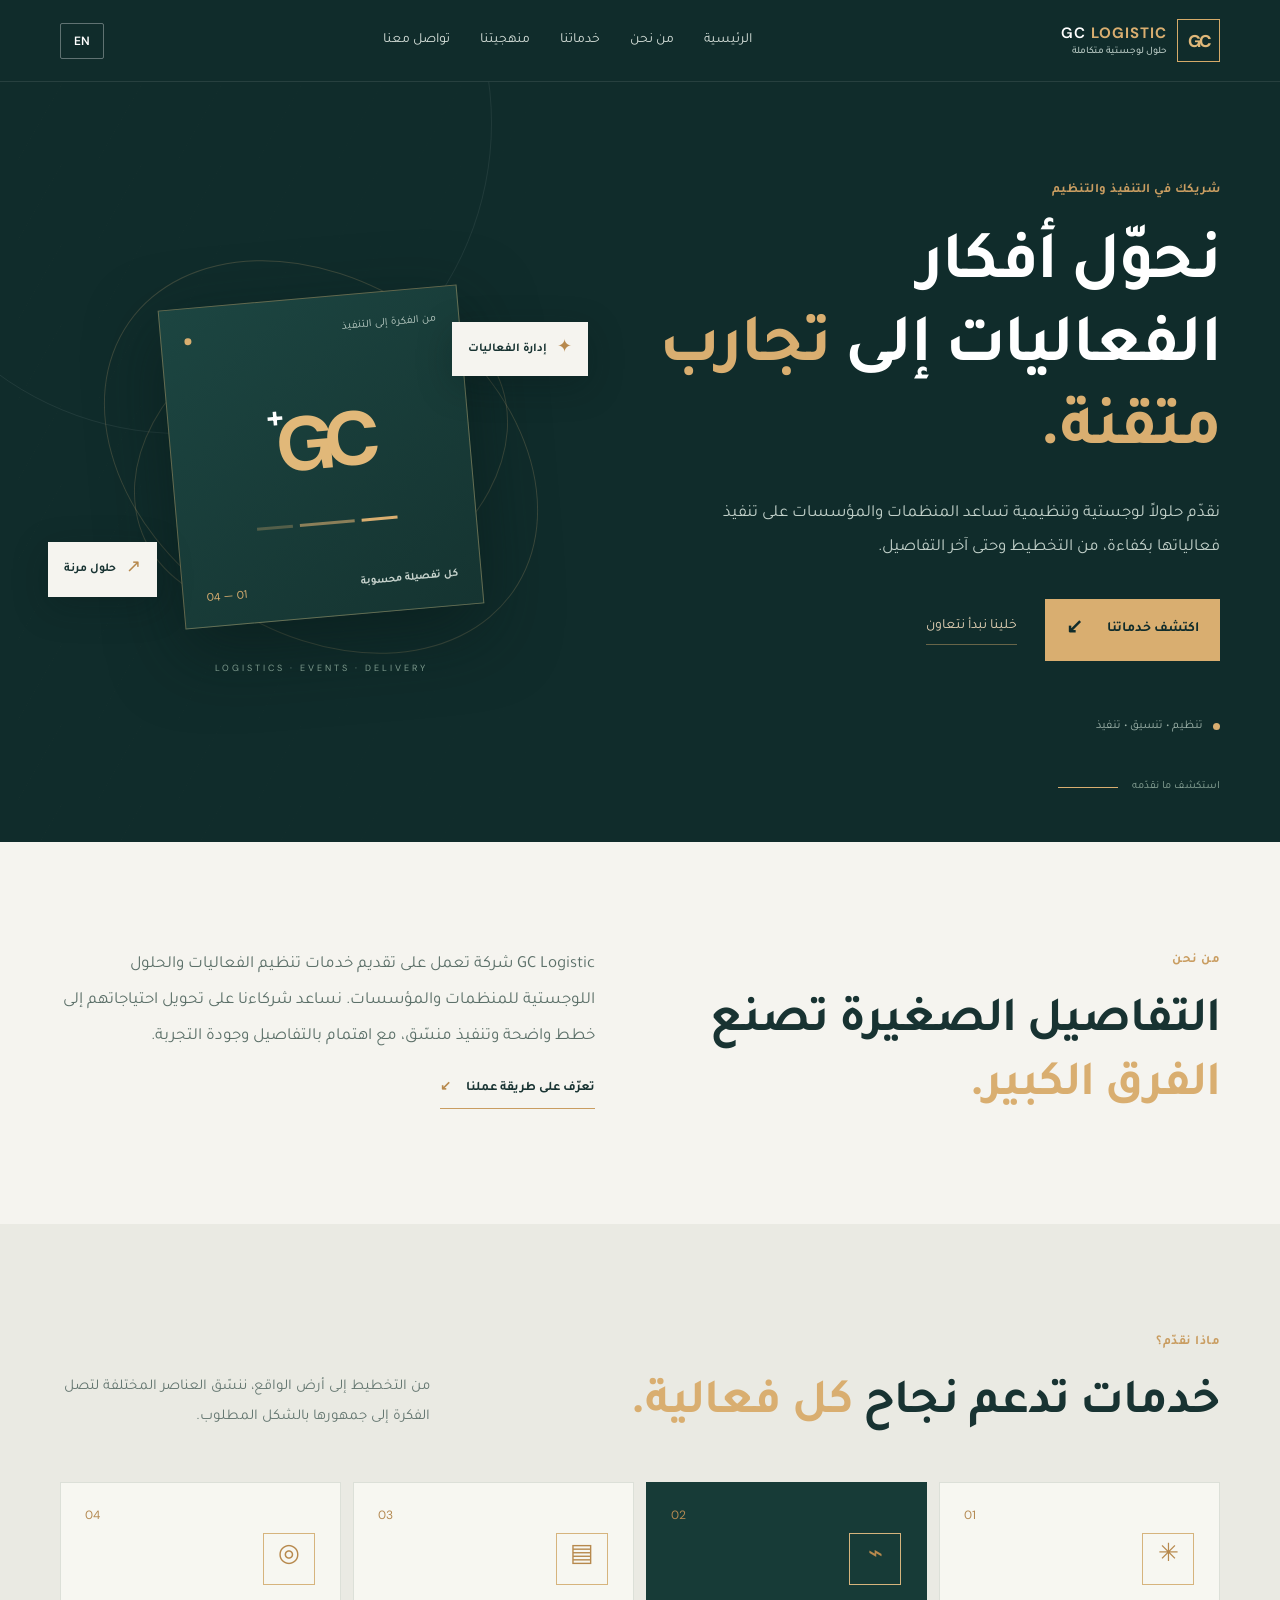
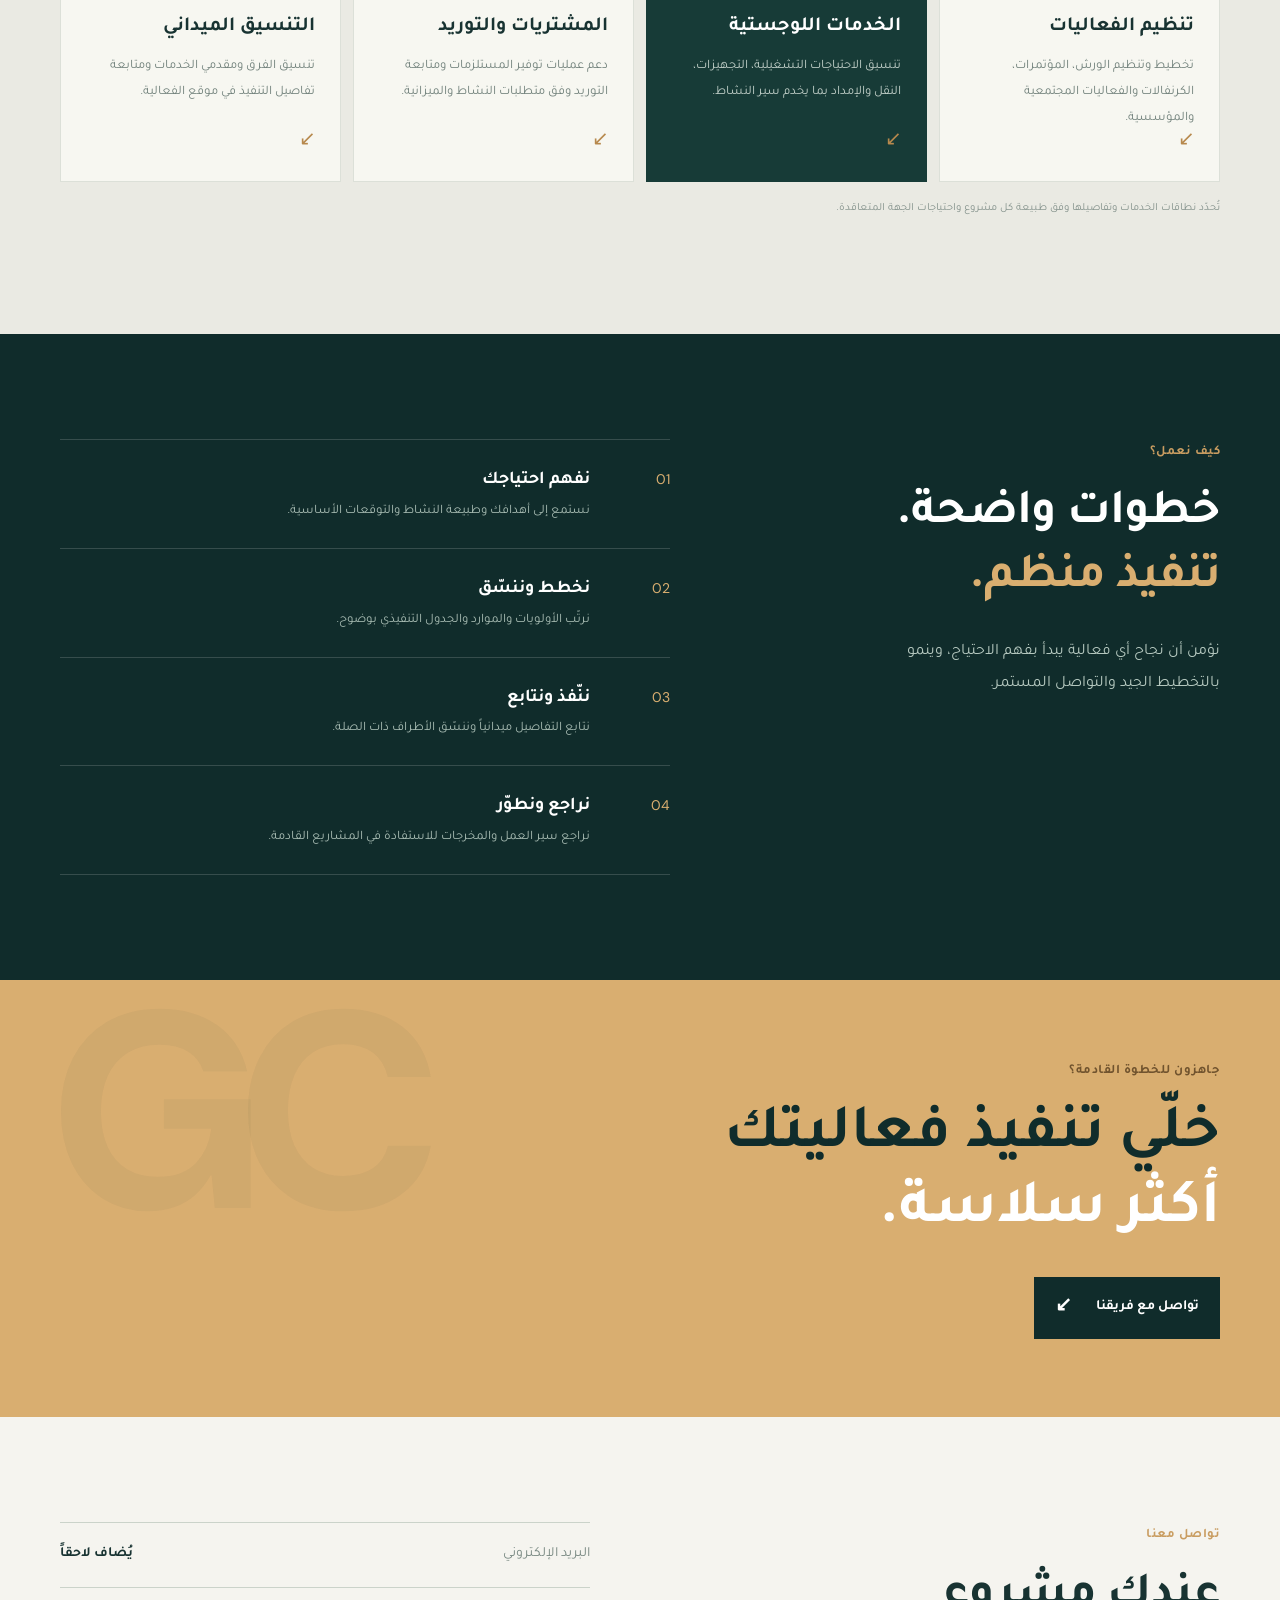
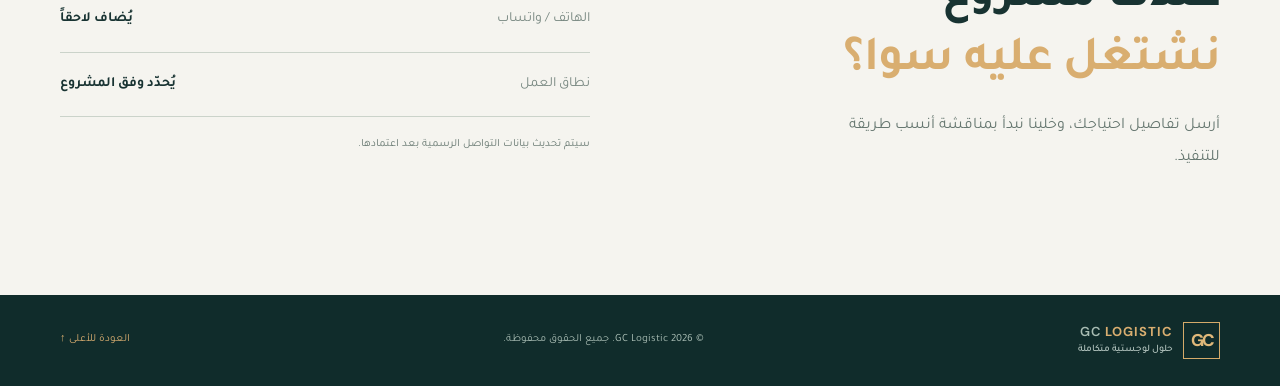
==== index.html @ a4579b2b "Add files via upload" ====
<!doctype html>
<html lang="ar" dir="rtl">
<head>
  <meta charset="utf-8">
  <meta name="viewport" content="width=device-width, initial-scale=1">
  <meta name="theme-color" content="#102c2b">
  <meta name="description" content="GC Logistic — حلول لوجستية وتنظيم فعاليات باحترافية.">
  <title>GC Logistic | حلول لوجستية تصنع الفرق</title>
  <link rel="preconnect" href="https://fonts.googleapis.com">
  <link rel="preconnect" href="https://fonts.gstatic.com" crossorigin>
  <link href="https://fonts.googleapis.com/css2?family=DM+Sans:wght@400;500;600;700;800&family=Tajawal:wght@400;500;600;700;800&display=swap" rel="stylesheet">
  <link rel="stylesheet" href="styles.css">
</head>
<body>
  <header class="site-header">
    <div class="container nav-wrap">
      <a class="brand" href="#home" aria-label="GC Logistic home">
        <span class="brand-mark">GC</span>
        <span class="brand-name">GC <b>LOGISTIC</b><small data-i18n="brandTag">حلول لوجستية متكاملة</small></span>
      </a>
      <button class="menu-toggle" id="menuToggle" aria-label="Open navigation" aria-expanded="false">☰</button>
      <nav class="main-nav" id="mainNav">
        <a href="#home" data-i18n="navHome">الرئيسية</a>
        <a href="#about" data-i18n="navAbout">من نحن</a>
        <a href="#services" data-i18n="navServices">خدماتنا</a>
        <a href="#approach" data-i18n="navApproach">منهجيتنا</a>
        <a href="#contact" data-i18n="navContact">تواصل معنا</a>
      </nav>
      <button class="lang-switch" id="langSwitch" type="button">EN</button>
    </div>
  </header>

  <main>
    <section class="hero" id="home">
      <div class="hero-pattern"></div>
      <div class="container hero-grid">
        <div class="hero-copy">
          <span class="eyebrow" data-i18n="heroEyebrow">شريكك في التنفيذ والتنظيم</span>
          <h1 data-i18n="heroTitle">نحوّل أفكار الفعاليات إلى <em>تجارب متقنة.</em></h1>
          <p data-i18n="heroText">نقدّم حلولاً لوجستية وتنظيمية تساعد المنظمات والمؤسسات على تنفيذ فعالياتها بكفاءة، من التخطيط وحتى آخر التفاصيل.</p>
          <div class="hero-actions">
            <a class="btn btn-primary" href="#services" data-i18n="heroCta">اكتشف خدماتنا <span>↙</span></a>
            <a class="text-link" href="#contact" data-i18n="heroSecondary">خلينا نبدأ نتعاون</a>
          </div>
          <div class="hero-note"><span class="note-dot"></span><span data-i18n="heroNote">تنظيم • تنسيق • تنفيذ</span></div>
        </div>
        <div class="hero-visual" aria-label="Abstract event logistics illustration">
          <div class="visual-orbit orbit-one"></div><div class="visual-orbit orbit-two"></div>
          <div class="visual-card card-main">
            <div class="card-top"><span class="tiny-label" data-i18n="visualLabel">من الفكرة إلى التنفيذ</span><span class="status-dot"></span></div>
            <div class="visual-symbol">GC<span>+</span></div>
            <div class="visual-lines"><i></i><i></i><i></i></div>
            <div class="visual-footer"><b data-i18n="visualFooter">كل تفصيلة محسوبة</b><span>01 — 04</span></div>
          </div>
          <div class="floating-chip chip-a"><span>✦</span><b data-i18n="chipA">إدارة الفعاليات</b></div>
          <div class="floating-chip chip-b"><span>↗</span><b data-i18n="chipB">حلول مرنة</b></div>
          <div class="visual-caption">LOGISTICS · EVENTS · DELIVERY</div>
        </div>
      </div>
      <div class="hero-bottom container"><span data-i18n="scrollText">استكشف ما نقدّمه</span><span class="scroll-line"></span></div>
    </section>

    <section class="intro section-pad" id="about">
      <div class="container intro-grid">
        <div><span class="section-kicker" data-i18n="aboutKicker">من نحن</span><h2 data-i18n="aboutTitle">التفاصيل الصغيرة تصنع <em>الفرق الكبير.</em></h2></div>
        <div class="intro-copy"><p data-i18n="aboutText">GC Logistic شركة تعمل على تقديم خدمات تنظيم الفعاليات والحلول اللوجستية للمنظمات والمؤسسات. نساعد شركاءنا على تحويل احتياجاتهم إلى خطط واضحة وتنفيذ منسّق، مع اهتمام بالتفاصيل وجودة التجربة.</p><a class="under-link" href="#contact" data-i18n="aboutLink">تعرّف على طريقة عملنا <span>↙</span></a></div>
      </div>
    </section>

    <section class="services section-pad" id="services">
      <div class="container">
        <div class="section-heading"><div><span class="section-kicker" data-i18n="servicesKicker">ماذا نقدّم؟</span><h2 data-i18n="servicesTitle">خدمات تدعم نجاح <em>كل فعالية.</em></h2></div><p data-i18n="servicesIntro">من التخطيط إلى أرض الواقع، ننسّق العناصر المختلفة لتصل الفكرة إلى جمهورها بالشكل المطلوب.</p></div>
        <div class="service-grid">
          <article class="service-card"><span class="service-number">01</span><div class="service-icon">✳</div><h3 data-i18n="service1Title">تنظيم الفعاليات</h3><p data-i18n="service1Text">تخطيط وتنظيم الورش، المؤتمرات، الكرنفالات والفعاليات المجتمعية والمؤسسية.</p><span class="service-arrow">↙</span></article>
          <article class="service-card featured"><span class="service-number">02</span><div class="service-icon">⌁</div><h3 data-i18n="service2Title">الخدمات اللوجستية</h3><p data-i18n="service2Text">تنسيق الاحتياجات التشغيلية، التجهيزات، النقل والإمداد بما يخدم سير النشاط.</p><span class="service-arrow">↙</span></article>
          <article class="service-card"><span class="service-number">03</span><div class="service-icon">▤</div><h3 data-i18n="service3Title">المشتريات والتوريد</h3><p data-i18n="service3Text">دعم عمليات توفير المستلزمات ومتابعة التوريد وفق متطلبات النشاط والميزانية.</p><span class="service-arrow">↙</span></article>
          <article class="service-card"><span class="service-number">04</span><div class="service-icon">◎</div><h3 data-i18n="service4Title">التنسيق الميداني</h3><p data-i18n="service4Text">تنسيق الفرق ومقدمي الخدمات ومتابعة تفاصيل التنفيذ في موقع الفعالية.</p><span class="service-arrow">↙</span></article>
        </div>
        <p class="service-disclaimer" data-i18n="serviceDisclaimer">تُحدّد نطاقات الخدمات وتفاصيلها وفق طبيعة كل مشروع واحتياجات الجهة المتعاقدة.</p>
      </div>
    </section>

    <section class="approach section-pad" id="approach">
      <div class="container approach-grid">
        <div class="approach-heading"><span class="section-kicker" data-i18n="approachKicker">كيف نعمل؟</span><h2 data-i18n="approachTitle">خطوات واضحة.<br><em>تنفيذ منظم.</em></h2><p data-i18n="approachText">نؤمن أن نجاح أي فعالية يبدأ بفهم الاحتياج، وينمو بالتخطيط الجيد والتواصل المستمر.</p></div>
        <div class="steps">
          <div class="step"><span>01</span><div><h3 data-i18n="step1Title">نفهم احتياجك</h3><p data-i18n="step1Text">نستمع إلى أهدافك وطبيعة النشاط والتوقعات الأساسية.</p></div></div>
          <div class="step"><span>02</span><div><h3 data-i18n="step2Title">نخطط وننسّق</h3><p data-i18n="step2Text">نرتّب الأولويات والموارد والجدول التنفيذي بوضوح.</p></div></div>
          <div class="step"><span>03</span><div><h3 data-i18n="step3Title">ننّفذ ونتابع</h3><p data-i18n="step3Text">نتابع التفاصيل ميدانياً وننسّق الأطراف ذات الصلة.</p></div></div>
          <div class="step"><span>04</span><div><h3 data-i18n="step4Title">نراجع ونطوّر</h3><p data-i18n="step4Text">نراجع سير العمل والمخرجات للاستفادة في المشاريع القادمة.</p></div></div>
        </div>
      </div>
    </section>

    <section class="closing">
      <div class="container closing-inner"><span class="section-kicker" data-i18n="closingKicker">جاهزون للخطوة القادمة؟</span><h2 data-i18n="closingTitle">خلّي تنفيذ فعاليتك<br><em>أكثر سلاسة.</em></h2><a href="#contact" class="btn btn-light" data-i18n="closingCta">تواصل مع فريقنا <span>↙</span></a></div>
    </section>

    <section class="contact section-pad" id="contact">
      <div class="container contact-grid">
        <div><span class="section-kicker" data-i18n="contactKicker">تواصل معنا</span><h2 data-i18n="contactTitle">عندك مشروع<br><em>نشتغل عليه سوا؟</em></h2><p data-i18n="contactText">أرسل تفاصيل احتياجك، وخلينا نبدأ بمناقشة أنسب طريقة للتنفيذ.</p></div>
        <div class="contact-panel"><div class="contact-row"><span data-i18n="contactEmailLabel">البريد الإلكتروني</span><b data-i18n="contactEmailValue">يُضاف لاحقاً</b></div><div class="contact-row"><span data-i18n="contactPhoneLabel">الهاتف / واتساب</span><b data-i18n="contactPhoneValue">يُضاف لاحقاً</b></div><div class="contact-row"><span data-i18n="contactLocationLabel">نطاق العمل</span><b data-i18n="contactLocationValue">يُحدّد وفق المشروع</b></div><p class="contact-hint" data-i18n="contactHint">سيتم تحديث بيانات التواصل الرسمية بعد اعتمادها.</p></div>
      </div>
    </section>
  </main>

  <footer class="site-footer"><div class="container footer-inner"><a class="brand footer-brand" href="#home"><span class="brand-mark">GC</span><span class="brand-name">GC <b>LOGISTIC</b><small data-i18n="brandTag">حلول لوجستية متكاملة</small></span></a><span data-i18n="copyright">© 2026 GC Logistic. جميع الحقوق محفوظة.</span><a href="#home" class="back-top" data-i18n="backTop">العودة للأعلى ↑</a></div></footer>
  <script src="script.js"></script>
</body>
</html>
---- styles.css ----
*{box-sizing:border-box}html{scroll-behavior:smooth}body{margin:0;background:#f5f4ef;color:#183332;font-family:"Tajawal",sans-serif;line-height:1.7}body[dir="ltr"]{font-family:"DM Sans","Tajawal",sans-serif}a{color:inherit;text-decoration:none}.container{width:min(1160px,calc(100% - 48px));margin:auto}.site-header{height:82px;background:#102c2b;color:#fff;position:sticky;top:0;z-index:20;border-bottom:1px solid #ffffff18}.nav-wrap{height:100%;display:flex;align-items:center;justify-content:space-between;gap:28px}.brand{display:flex;align-items:center;gap:10px;min-width:190px}.brand-mark{width:43px;height:43px;border:1px solid #d5aa69;color:#e0b879;display:grid;place-items:center;font:800 17px "DM Sans";letter-spacing:-2px}.brand-name{font:600 15px "DM Sans";letter-spacing:1px;line-height:1.2}.brand-name b{color:#d9ae70}.brand-name small{display:block;font:500 10px "Tajawal";letter-spacing:0;color:#b8c9c3;margin-top:4px}.main-nav{display:flex;gap:30px;align-items:center}.main-nav a{font-size:14px;color:#d5dfd9;transition:.2s}.main-nav a:hover{color:#e4bb80}.lang-switch,.menu-toggle{background:transparent;border:1px solid #ffffff55;color:#fff;padding:9px 13px;border-radius:2px;cursor:pointer;font:600 12px "DM Sans"}.menu-toggle{display:none}.hero{background:#102c2b;color:#fff;min-height:650px;position:relative;overflow:hidden;padding:95px 0 45px}.hero:before{content:"";position:absolute;width:620px;height:620px;border:1px solid #ffffff12;border-radius:50%;top:-270px;left:-130px}.hero-pattern{position:absolute;inset:0;opacity:.18;background-image:linear-gradient(120deg,transparent 49.8%,#d5aa6925 50%,transparent 50.2%);background-size:80px 80px;mask-image:linear-gradient(90deg,#000,transparent 65%)}.hero-grid{position:relative;display:grid;grid-template-columns:1.05fr .95fr;align-items:center;gap:60px}.eyebrow,.section-kicker{color:#c99d61;font-size:13px;font-weight:700;letter-spacing:.5px}.hero h1{font-size:clamp(42px,5.4vw,68px);line-height:1.22;letter-spacing:-1.5px;margin:22px 0}.hero h1 em,.section-heading h2 em,.intro h2 em,.approach h2 em,.closing h2 em,.contact h2 em{font-style:normal;color:#d9ae70}.hero-copy>p{font-size:17px;color:#c1d0c9;max-width:550px;line-height:2;margin:0}.hero-actions{display:flex;align-items:center;gap:28px;margin-top:34px}.btn{display:inline-flex;align-items:center;gap:24px;padding:14px 21px;font-weight:700;font-size:14px;transition:.2s}.btn-primary{background:#d9ae70;color:#102c2b}.btn-primary:hover{background:#efc98f;transform:translateY(-2px)}.btn span{font-size:20px}.text-link{color:#e6d4b7;font-size:14px;border-bottom:1px solid #d9ae7070;padding-bottom:5px}.hero-note{margin-top:55px;color:#9eb3aa;font-size:12px;display:flex;align-items:center;gap:10px}.note-dot,.status-dot{width:7px;height:7px;border-radius:50%;background:#d9ae70;display:inline-block}.hero-visual{height:410px;position:relative;display:grid;place-items:center}.visual-orbit{position:absolute;border:1px solid #d8b47c36;border-radius:50%;transform:rotate(-25deg)}.orbit-one{width:390px;height:290px}.orbit-two{width:470px;height:350px;transform:rotate(35deg)}.card-main{width:300px;height:320px;background:linear-gradient(145deg,#1c4541,#153431);border:1px solid #d7b47766;box-shadow:0 25px 70px #07181788;padding:23px;position:relative;transform:rotate(-5deg)}.card-top,.visual-footer{display:flex;justify-content:space-between;align-items:center}.tiny-label{font-size:11px;color:#c0d1c9}.visual-symbol{font:800 76px "DM Sans";letter-spacing:-9px;color:#e1b879;text-align:center;margin:53px 0 30px}.visual-symbol span{font-size:30px;vertical-align:top;color:#fff}.visual-lines{display:flex;gap:7px;justify-content:center}.visual-lines i{display:block;height:3px;width:36px;background:#d9ae70}.visual-lines i:nth-child(2){width:55px;opacity:.6}.visual-lines i:nth-child(3){opacity:.3}.visual-footer{position:absolute;bottom:20px;left:23px;right:23px;color:#c7d3cd;font-size:11px}.visual-footer span{font:11px "DM Sans";color:#d9ae70}.floating-chip{position:absolute;background:#f5f4ef;color:#183332;padding:12px 16px;display:flex;align-items:center;gap:10px;box-shadow:0 10px 35px #07181744;font-size:12px}.floating-chip span{color:#b7894d;font-size:18px}.chip-a{top:70px;right:-5px}.chip-b{bottom:65px;left:-12px}.visual-caption{position:absolute;bottom:-12px;font:9px "DM Sans";letter-spacing:3px;color:#7e9a8d}.hero-bottom{position:relative;margin-top:42px;display:flex;align-items:center;gap:14px;color:#8da89b;font-size:11px}.scroll-line{width:60px;height:1px;background:#d9ae70}.section-pad{padding:105px 0}.intro-grid{display:grid;grid-template-columns:1fr 1fr;gap:90px;align-items:start}.intro h2,.section-heading h2,.approach h2,.contact h2{font-size:clamp(34px,4vw,49px);line-height:1.3;margin:17px 0 0;letter-spacing:-1px}.intro-copy p{margin:0;color:#5c7069;font-size:17px;line-height:2.1}.under-link{display:inline-block;margin-top:24px;font-weight:700;font-size:13px;border-bottom:1px solid #c99d61;padding-bottom:8px}.under-link span{color:#b7894d;margin-inline-start:12px}.services{background:#eaeae3}.section-heading{display:flex;justify-content:space-between;align-items:end;gap:50px;margin-bottom:45px}.section-heading>p{max-width:370px;color:#657771;font-size:15px;line-height:2;margin:0 0 5px}.service-grid{display:grid;grid-template-columns:repeat(4,1fr);gap:12px}.service-card{background:#f7f7f1;min-height:300px;padding:25px;position:relative;transition:.25s;border:1px solid #dce0d8}.service-card:hover{transform:translateY(-6px);box-shadow:0 15px 35px #193c3214}.service-card.featured{background:#173b37;color:#fff;border-color:#173b37}.service-number{font:12px "DM Sans";color:#b48a52;position:absolute;top:24px;left:24px}.service-icon{width:52px;height:52px;border:1px solid #d6b47d;color:#b7894d;display:grid;place-items:center;font-size:25px;margin:25px 0}.service-card h3{font-size:20px;margin:0 0 10px}.service-card p{font-size:13px;line-height:2;color:#71817b;margin:0}.featured p{color:#c2d0c9}.service-arrow{position:absolute;bottom:22px;right:24px;color:#b7894d;font-size:20px}.service-disclaimer{font-size:11px;color:#83918b;margin-top:18px}.approach{background:#102c2b;color:#fff}.approach-grid{display:grid;grid-template-columns:.85fr 1.15fr;gap:100px}.approach-heading p{color:#b6c9c0;line-height:2;margin-top:25px;max-width:340px}.steps{border-top:1px solid #ffffff28}.step{display:grid;grid-template-columns:60px 1fr;gap:20px;padding:25px 0;border-bottom:1px solid #ffffff28}.step>span{font:14px "DM Sans";color:#d9ae70;padding-top:5px}.step h3{font-size:18px;margin:0 0 5px}.step p{margin:0;color:#a9bdb4;font-size:13px}.closing{background:#d9ae70;padding:78px 0;color:#102c2b;position:relative;overflow:hidden}.closing:after{content:"GC";position:absolute;font:800 280px "DM Sans";letter-spacing:-25px;color:#102c2b0b;left:4%;top:-50px}.closing-inner{position:relative;z-index:1}.closing .section-kicker{color:#70532e}.closing h2{font-size:clamp(40px,5vw,62px);line-height:1.2;margin:15px 0 28px}.closing h2 em{color:#fff}.btn-light{background:#102c2b;color:#fff}.btn-light:hover{background:#1d4943;transform:translateY(-2px)}.contact-grid{display:grid;grid-template-columns:1fr 1fr;gap:100px}.contact>div>div>p{color:#667770;max-width:420px;line-height:2}.contact-panel{border-top:1px solid #cbd3ca}.contact-row{display:flex;justify-content:space-between;gap:15px;padding:20px 0;border-bottom:1px solid #cbd3ca;font-size:14px}.contact-row span{color:#778780}.contact-row b{font-weight:700}.contact-hint{font-size:11px;color:#89968f;margin-top:17px}.site-footer{background:#102c2b;color:#a9bdb4;padding:27px 0}.footer-inner{display:flex;align-items:center;justify-content:space-between;gap:20px}.footer-brand{min-width:auto}.footer-inner>span,.back-top{font-size:11px}.back-top{color:#d9ae70}.footer-brand .brand-mark{width:37px;height:37px}.footer-brand .brand-name{font-size:13px}
body[dir="ltr"] .service-number{left:auto;right:24px}body[dir="ltr"] .service-arrow{right:auto;left:24px}body[dir="ltr"] .closing:after{left:auto;right:4%}
@media(max-width:900px){.main-nav{gap:15px}.main-nav a{font-size:12px}.hero-grid{gap:20px}.service-grid{grid-template-columns:repeat(2,1fr)}.approach-grid,.contact-grid{gap:45px}.intro-grid{gap:45px}}
@media(max-width:680px){.container{width:min(100% - 34px,520px)}.site-header{height:70px}.menu-toggle{display:block;margin-inline-start:auto}.main-nav{display:none;position:absolute;top:70px;left:0;right:0;background:#102c2b;padding:18px 25px 25px;flex-direction:column;align-items:stretch;gap:0;border-top:1px solid #ffffff22}.main-nav.open{display:flex}.main-nav a{padding:12px 0;border-bottom:1px solid #ffffff14;font-size:14px}.lang-switch{padding:8px 10px}.brand{min-width:0}.hero{padding:65px 0 35px;min-height:0}.hero-grid{grid-template-columns:1fr}.hero h1{font-size:43px;margin:17px 0}.hero-copy>p{font-size:15px}.hero-visual{height:350px;margin-top:10px}.card-main{width:250px;height:270px}.visual-symbol{font-size:65px;margin:40px 0 25px}.orbit-one{width:310px;height:230px}.orbit-two{width:360px;height:280px}.chip-a{right:0;top:40px}.chip-b{left:0;bottom:50px}.hero-bottom{margin-top:20px}.section-pad{padding:72px 0}.intro-grid,.approach-grid,.contact-grid{grid-template-columns:1fr;gap:28px}.intro h2,.section-heading h2,.approach h2,.contact h2{font-size:36px}.intro-copy p{font-size:15px}.section-heading{display:block}.section-heading>p{margin-top:20px}.service-grid{grid-template-columns:1fr 1fr;gap:8px}.service-card{min-height:275px;padding:17px}.service-card h3{font-size:17px}.service-card p{font-size:12px}.service-number{top:17px;left:17px}.service-icon{margin:25px 0 20px;width:44px;height:44px}.service-arrow{bottom:15px;right:17px}.approach-grid{gap:35px}.closing{padding:65px 0}.closing h2{font-size:43px}.contact-grid{gap:35px}.contact-row{font-size:12px}.footer-inner{flex-wrap:wrap}.footer-inner>span{order:3;width:100%}}
@media(max-width:380px){.service-grid{grid-template-columns:1fr}.service-card{min-height:240px}.hero-actions{gap:15px;flex-wrap:wrap}}
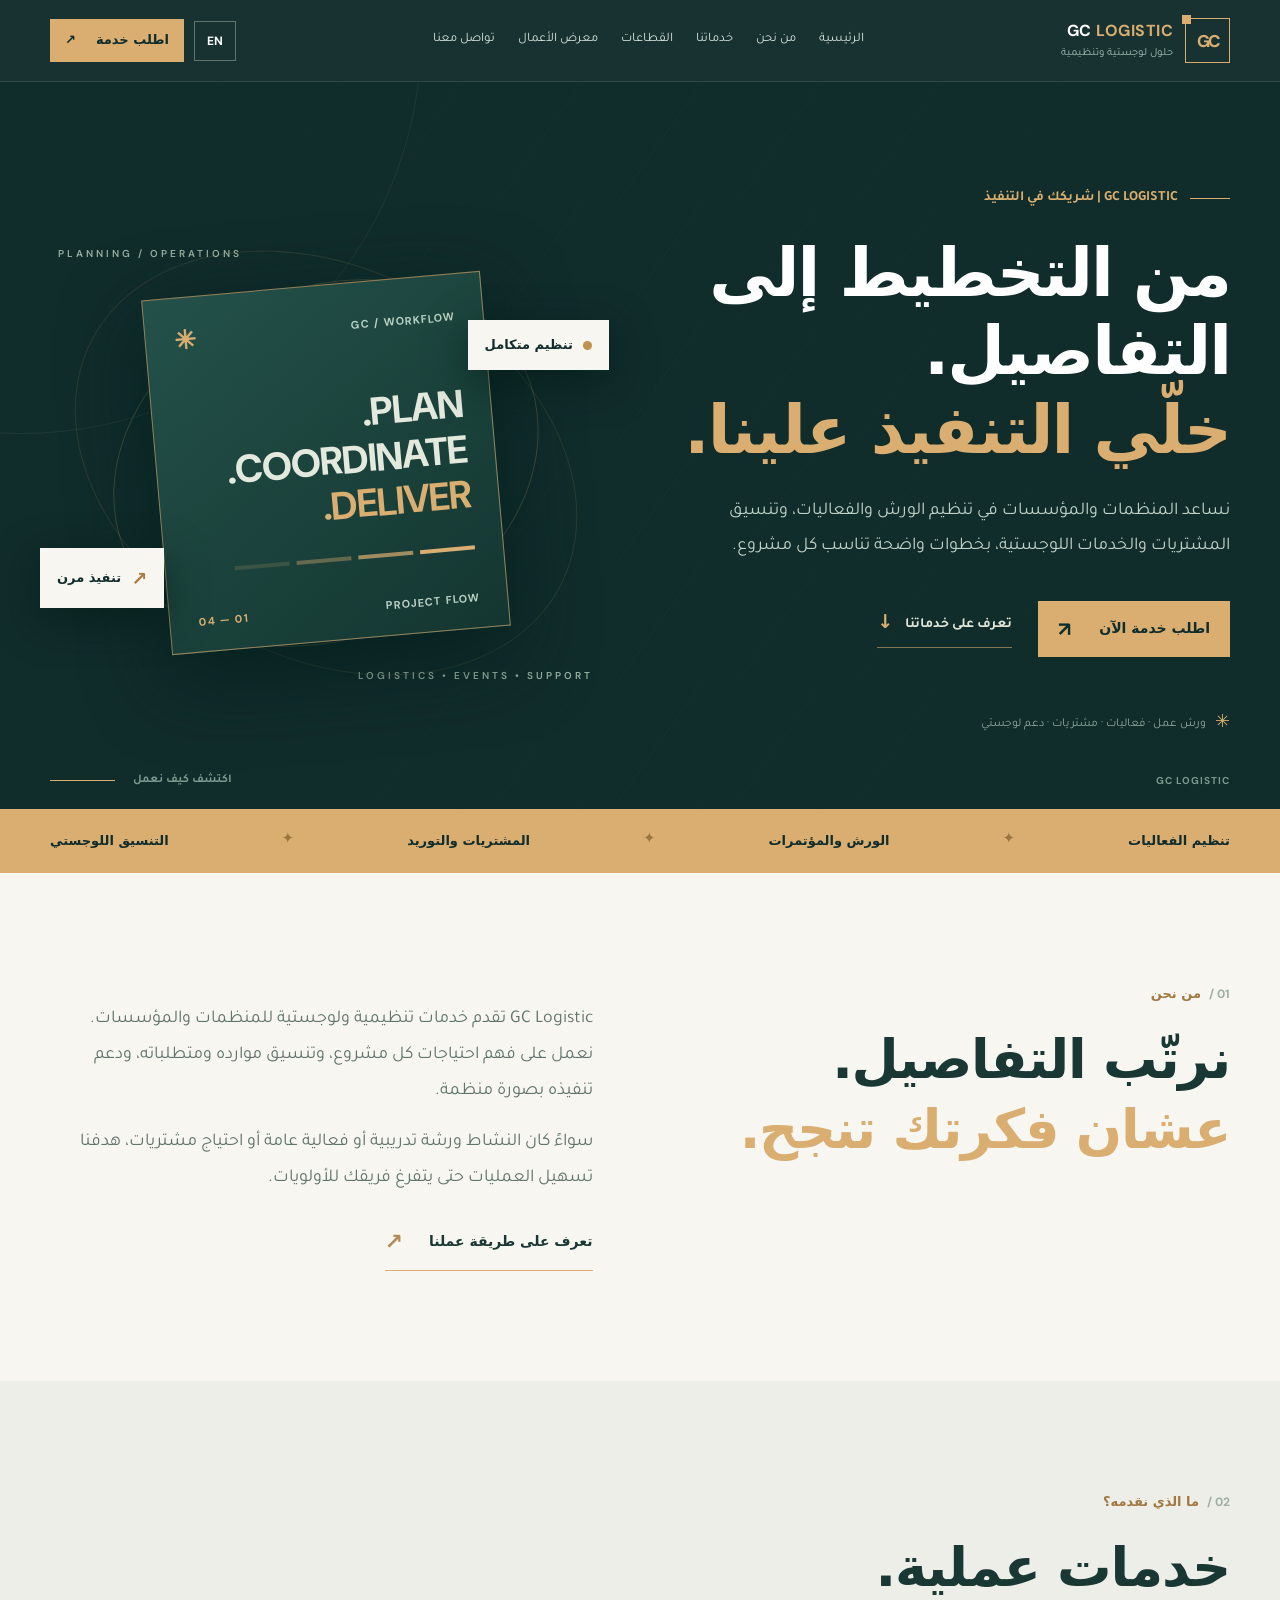
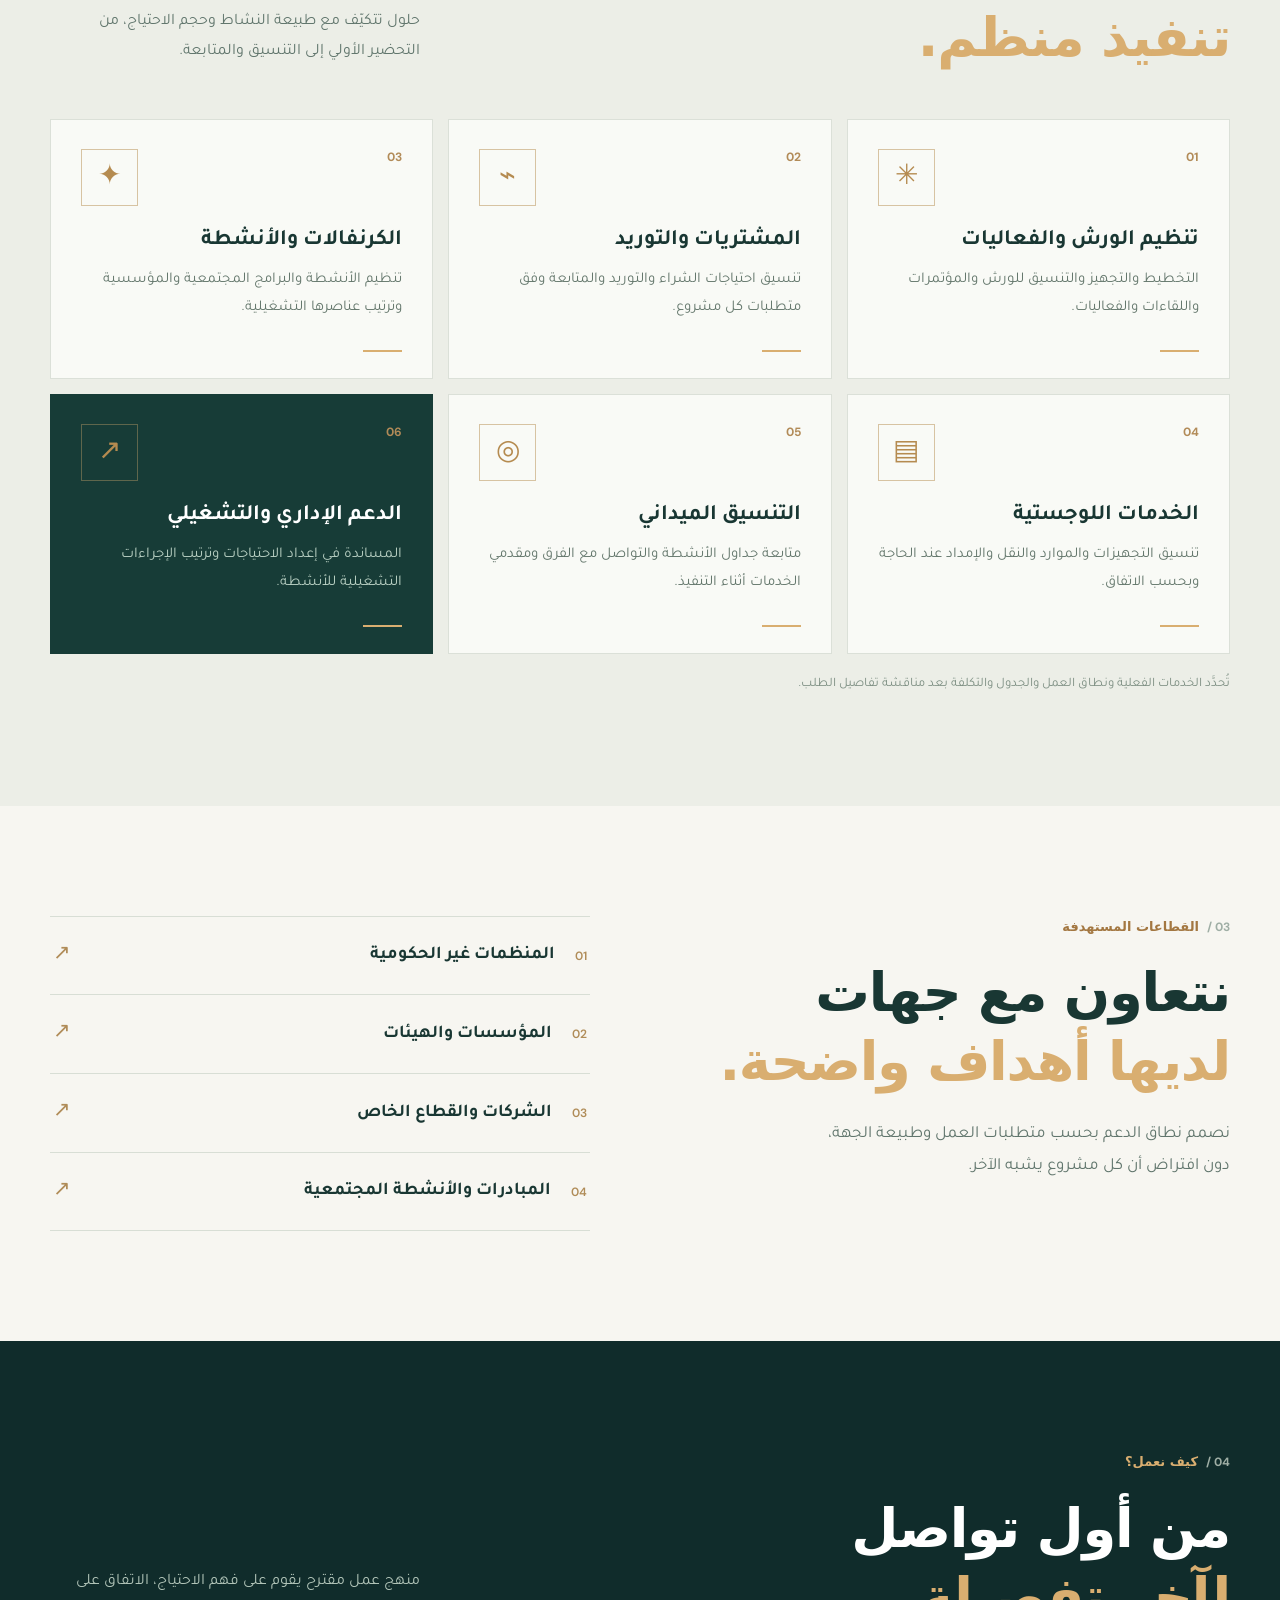
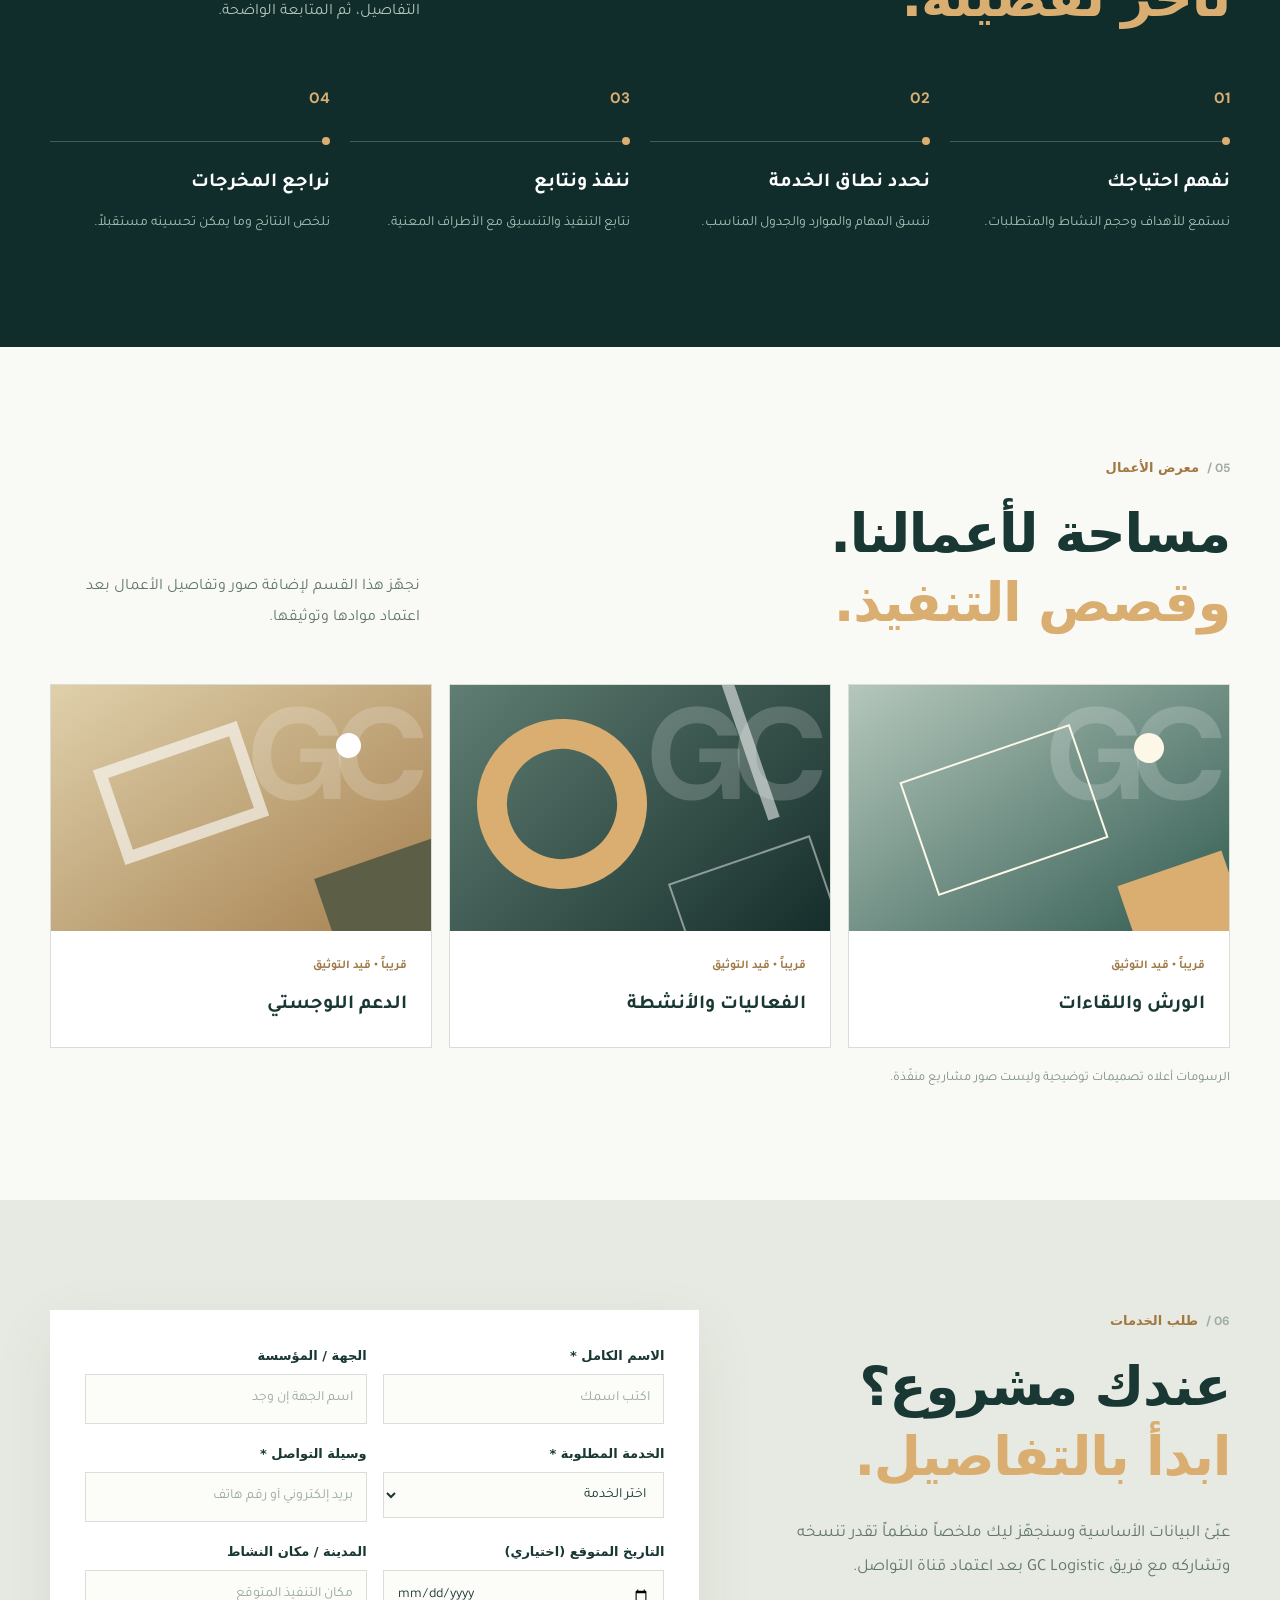
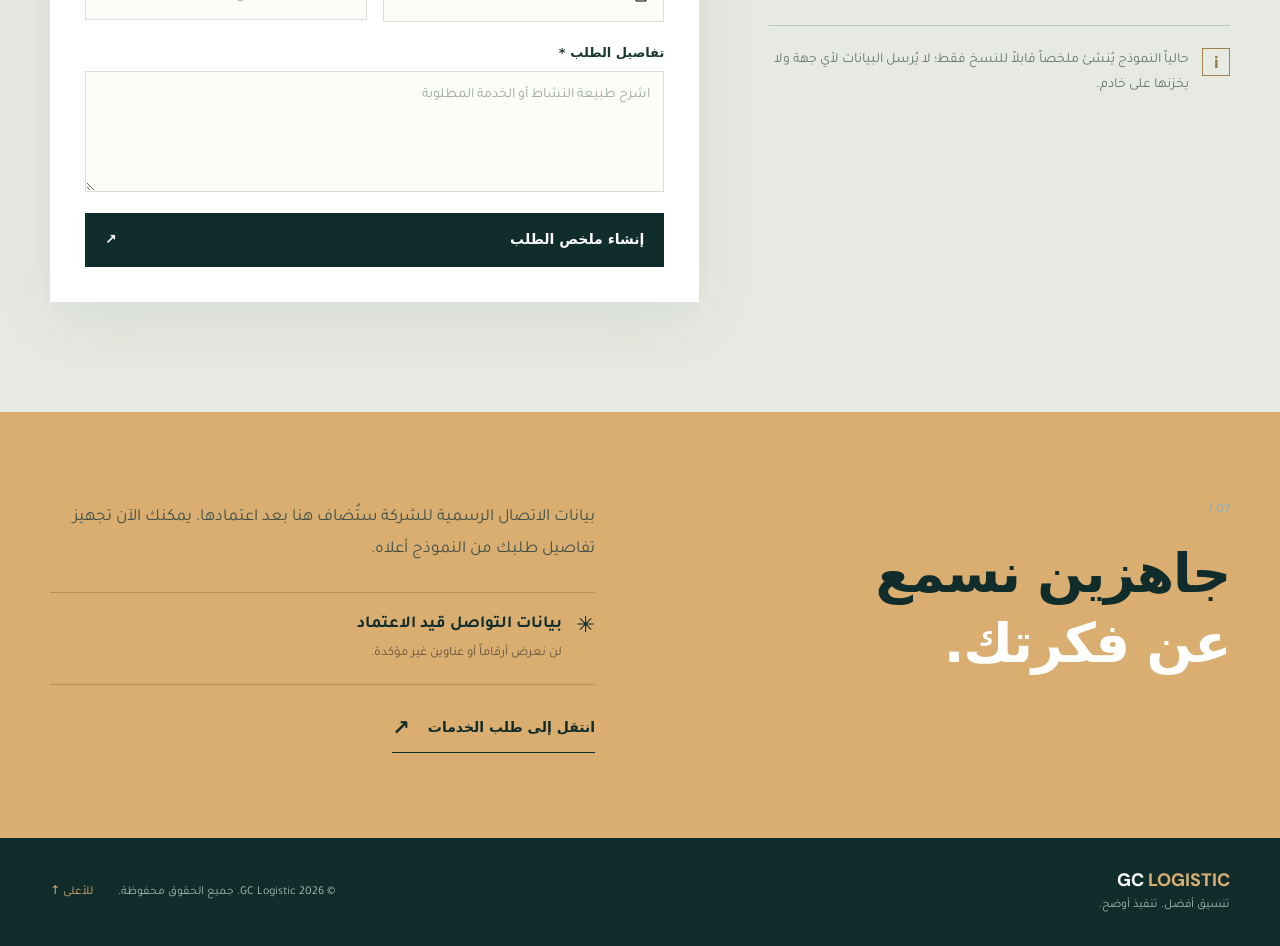
==== commit 34ab1523: "Add files via upload" ====
--- a/index.html
+++ b/index.html
@@ -4,107 +4,348 @@
   <meta charset="utf-8">
   <meta name="viewport" content="width=device-width, initial-scale=1">
   <meta name="theme-color" content="#102c2b">
-  <meta name="description" content="GC Logistic — حلول لوجستية وتنظيم فعاليات باحترافية.">
-  <title>GC Logistic | حلول لوجستية تصنع الفرق</title>
+  <meta name="description" content="GC Logistic تقدم حلولاً لتنظيم الورش والفعاليات والمشتريات والخدمات اللوجستية للمنظمات والمؤسسات.">
+  <meta property="og:type" content="website">
+  <meta property="og:title" content="GC Logistic | خدمات لوجستية وتنظيمية">
+  <meta property="og:description" content="تنظيم الفعاليات والورش والمشتريات وخدمات الدعم اللوجستي للمؤسسات والمنظمات.">
+  <meta name="color-scheme" content="light">
+  <title>GC Logistic | حلول لوجستية وتنظيمية</title>
+  <link rel="icon" href="data:image/svg+xml,%3Csvg%20xmlns%3D%22http%3A%2F%2Fwww.w3.org%2F2000%2Fsvg%22%20viewBox%3D%220%200%2064%2064%22%3E%3Crect%20width%3D%2264%22%20height%3D%2264%22%20rx%3D%2212%22%20fill%3D%22%23102c2b%22%2F%3E%3Cpath%20d%3D%22M10%2013H54V51H10Z%22%20fill%3D%22none%22%20stroke%3D%22%23d9ae70%22%20stroke-width%3D%222%22%2F%3E%3Ctext%20x%3D%2232%22%20y%3D%2239%22%20text-anchor%3D%22middle%22%20font-family%3D%22Arial%2Csans-serif%22%20font-size%3D%2222%22%20font-weight%3D%22bold%22%20fill%3D%22%23f0d09e%22%3EGC%3C%2Ftext%3E%3Cpath%20d%3D%22M49%2012L56%205%22%20stroke%3D%22%23d9ae70%22%20stroke-width%3D%223%22%2F%3E%3C%2Fsvg%3E%0A" type="image/svg+xml">
   <link rel="preconnect" href="https://fonts.googleapis.com">
   <link rel="preconnect" href="https://fonts.gstatic.com" crossorigin>
   <link href="https://fonts.googleapis.com/css2?family=DM+Sans:wght@400;500;600;700;800&family=Tajawal:wght@400;500;600;700;800&display=swap" rel="stylesheet">
-  <link rel="stylesheet" href="styles.css">
+  <style>
+:root{--forest:#102c2b;--forest-2:#173c37;--forest-3:#204840;--gold:#d9ae70;--gold-pale:#f4ddb7;--paper:#f7f6f1;--cream:#efeee7;--text:#193733;--muted:#61766d;--line:#d8ded5;--white:#fff;--shadow:0 20px 60px #12312a13}
+*{box-sizing:border-box}html{scroll-behavior:smooth;scroll-padding-top:84px}body{margin:0;background:var(--paper);color:var(--text);font-family:'Tajawal',system-ui,sans-serif;font-size:16px;line-height:1.7;overflow-x:hidden}html[lang="en"] body{font-family:'DM Sans',system-ui,sans-serif;line-height:1.6}a{color:inherit;text-decoration:none}button,input,textarea,select{font:inherit}button{cursor:pointer}input,textarea,select{min-width:0}img,svg{max-width:100%}[hidden]{display:none!important}::selection{background:var(--gold);color:var(--forest)}:focus-visible{outline:3px solid #b98442;outline-offset:4px}.container{width:min(1180px,calc(100% - 48px));margin-inline:auto}.skip-link{position:fixed;z-index:80;inset-inline-start:16px;top:-80px;background:var(--gold);color:var(--forest);padding:9px 14px}.skip-link:focus{top:8px}.site-header{height:82px;position:sticky;top:0;z-index:50;background:#102c2bf7;color:#fff;backdrop-filter:blur(16px);border-bottom:1px solid #ffffff19}.header-inner{height:100%;display:flex;align-items:center;gap:25px}.brand{display:flex;align-items:center;gap:12px;flex-shrink:0}.brand-icon{height:45px;width:45px;display:grid;place-items:center;position:relative;border:1px solid var(--gold);color:var(--gold);font:800 17px 'DM Sans',sans-serif;letter-spacing:-2px}.brand-square{position:absolute;width:9px;height:9px;background:var(--gold);top:-4px;inset-inline-end:-4px}.brand-text{display:flex;flex-direction:column;gap:0;line-height:1.2;white-space:nowrap}.brand-text strong{font:700 16px 'DM Sans',sans-serif;letter-spacing:.5px}.brand-text strong span,.footer-brand strong span{color:var(--gold)}.brand-text small{font-size:11px;color:#a8c2b8;margin-top:6px}.nav{display:flex;align-items:center;justify-content:center;gap:23px;flex:1}.nav a{font-size:13px;color:#d6e2db;white-space:nowrap;transition:color .2s}.nav a:hover,.nav a:focus-visible{color:var(--gold)}.header-actions{display:flex;align-items:center;gap:10px}.lang-switch{border:1px solid #60746d;color:#fff;background:transparent;padding:11px 12px;border-radius:0;line-height:1;font:700 12px 'DM Sans',sans-serif;min-height:40px}.lang-switch:hover{border-color:var(--gold);color:var(--gold)}.header-cta{padding:10px 15px;background:var(--gold);color:var(--forest);font-weight:800;display:flex;align-items:center;gap:20px;font-size:13px;white-space:nowrap;min-height:42px}.header-cta:hover{background:#f0c890}.menu-toggle{display:none;background:transparent;border:1px solid #ffffff50;width:42px;height:42px;padding:10px;align-items:center;justify-content:center;flex-direction:column;gap:5px}.menu-toggle span{display:block;width:20px;height:2px;background:#fff;transition:transform .2s,opacity .2s}.menu-toggle[aria-expanded="true"] span:nth-child(1){transform:translateY(7px) rotate(45deg)}.menu-toggle[aria-expanded="true"] span:nth-child(2){opacity:0}.menu-toggle[aria-expanded="true"] span:nth-child(3){transform:translateY(-7px) rotate(-45deg)}
+.hero{background:var(--forest);color:#fff;position:relative;overflow:hidden;padding:105px 0 22px;min-height:650px}.hero:before{content:"";position:absolute;width:800px;height:800px;border:1px solid #ffffff0f;border-radius:50%;inset-inline-end:-380px;top:-450px}.hero-lines{position:absolute;inset:0;opacity:.13;background-image:linear-gradient(125deg,transparent 49.8%,#d9ae7080 50%,transparent 50.2%);background-size:120px 120px;mask-image:linear-gradient(90deg,transparent,#000,transparent)}.hero-layout{display:grid;grid-template-columns:1.03fr .97fr;gap:40px;align-items:center;position:relative}.hero-content{position:relative;z-index:2}.eyebrow{display:flex;align-items:center;gap:12px;color:var(--gold);font-weight:700;font-size:14px}.eyebrow-line{height:1px;width:40px;background:var(--gold)}h1,h2,h3,p{overflow-wrap:break-word}.hero h1{font-size:clamp(43px,5.2vw,72px);line-height:1.18;letter-spacing:-2px;margin:23px 0 25px;font-weight:800}.hero h1 em,.section h2 em,.contact-band h2 em{font-style:normal;color:var(--gold)}.hero-content>p{color:#c0d2c8;font-size:18px;max-width:540px;line-height:1.9;margin:0}.hero-actions{display:flex;flex-wrap:wrap;align-items:center;gap:26px;margin-top:38px}.button{border:0;display:inline-flex;align-items:center;justify-content:space-between;gap:28px;font-weight:800;font-size:14px;padding:15px 20px;min-height:51px;transition:transform .2s,background .2s}.button:hover{transform:translateY(-2px)}.button-gold{background:var(--gold);color:var(--forest)}.button-gold:hover{background:#f0ca95}.button-arrow{font:700 20px 'DM Sans'}.hero-secondary{font-size:14px;font-weight:700;display:inline-flex;gap:12px;align-items:center;color:#e2e7d8;border-bottom:1px solid #d9ae7090;padding-bottom:5px}.hero-secondary span:last-child{font-size:19px;color:var(--gold)}.hero-meta{display:flex;align-items:center;gap:9px;color:#8ea99d;font-size:12px;margin-top:52px}.meta-star{color:var(--gold);font-size:18px}.hero-art{height:450px;position:relative;display:grid;place-items:center;isolation:isolate}.orbit{position:absolute;border:1px solid #d9ae703c;border-radius:50%;width:440px;height:350px;transform:rotate(-25deg)}.orbit-b{width:530px;height:390px;transform:rotate(28deg);opacity:.56}.operations-card{width:340px;height:356px;background:linear-gradient(145deg,#235149,#143631);border:1px solid #bf9a64b8;box-shadow:0 25px 80px #001d1aaa;transform:rotate(-5deg);padding:25px 28px;z-index:1;position:relative}.op-header,.op-footer{display:flex;align-items:center;justify-content:space-between;font:700 11px 'DM Sans',sans-serif;letter-spacing:1px;color:#b9d0c2}.op-icon{font-size:26px;color:var(--gold)}.op-title{font:800 39px/1.17 'DM Sans',sans-serif;letter-spacing:-1px;margin-top:48px;color:#e3e9dd}.op-title b{color:var(--gold)}.op-progress{display:flex;gap:7px;margin-top:28px}.op-progress span{width:55px;height:4px;background:var(--gold)}.op-progress span:nth-child(2){opacity:.7}.op-progress span:nth-child(3){opacity:.38}.op-progress span:nth-child(4){opacity:.17}.op-footer{position:absolute;bottom:23px;inset-inline:28px}.op-footer strong{color:var(--gold)}.art-top-label,.art-bottom-label{position:absolute;color:#97afa1;font:600 10px 'DM Sans',sans-serif;letter-spacing:3px}.art-top-label{top:9px;inset-inline-end:8px}.art-bottom-label{bottom:6px;inset-inline-start:10px}.art-tag{z-index:2;background:var(--paper);color:var(--forest);padding:14px 17px;box-shadow:0 12px 40px #031a1799;font-weight:800;font-size:13px;display:flex;gap:10px;align-items:center;position:absolute}.art-tag-one{top:82px;inset-inline-start:-6px}.art-tag-two{bottom:80px;inset-inline-end:-10px}.tag-dot{height:9px;width:9px;border-radius:50%;background:#bf9250}.tag-icon{color:#ac7b3e;font-size:19px}.hero-base{position:relative;display:flex;align-items:center;gap:18px;color:#7c9a8d;font:700 10px 'DM Sans',sans-serif;letter-spacing:1px;margin-top:34px}.hero-base span:nth-child(2){font-family:'Tajawal',sans-serif;font-size:12px;letter-spacing:0;margin-inline-start:auto}.base-line{height:1px;width:65px;background:var(--gold)}
+.service-ribbon{background:var(--gold);color:var(--forest);padding:19px 0}.ribbon-inner{display:flex;align-items:center;justify-content:space-between;gap:10px;font-size:13px;font-weight:800}.ribbon-inner b{font-size:15px;color:#9a753f}.section{padding:110px 0}.section h2,.contact-band h2{font-size:clamp(36px,4.25vw,55px);line-height:1.28;font-weight:800;letter-spacing:-1.3px;margin:20px 0 0}.kicker{font-size:13px;font-weight:800;color:#a37741;display:flex;align-items:center;gap:8px}.kicker-no{font:700 12px 'DM Sans',sans-serif;color:#9faea5}.section-about{background:var(--paper)}.about-grid{display:grid;grid-template-columns:1fr 1fr;gap:95px;align-items:start}.about-copy{padding-top:18px}.about-copy p{color:#61746c;font-size:18px;line-height:2;margin:0 0 15px}.text-arrow{font-size:14px;font-weight:800;display:inline-flex;gap:26px;align-items:center;margin-top:12px;border-bottom:1px solid var(--gold);padding-bottom:10px}.text-arrow span:last-child{font-size:22px;color:#b68a52}.section-services{background:#eceee7}.section-top{display:flex;align-items:end;justify-content:space-between;gap:45px;margin-bottom:46px}.section-top>p{max-width:370px;color:var(--muted);font-size:16px;line-height:1.9;margin:0 0 5px}.services-grid{display:grid;grid-template-columns:repeat(3,minmax(0,1fr));gap:15px}.service-card{background:#f9faf6;min-height:260px;padding:29px 30px 26px;border:1px solid #dbe0d8;display:flex;flex-direction:column;position:relative;transition:transform .2s,box-shadow .2s}.service-card:hover{transform:translateY(-5px);box-shadow:var(--shadow)}.service-card-top{display:flex;align-items:start;justify-content:space-between;font:700 12px 'DM Sans',sans-serif;color:#b28b58}.service-symbol{display:grid;place-items:center;height:57px;width:57px;border:1px solid #d7c3a2;color:#b58b50;font:400 28px 'Tajawal',sans-serif}.service-card h3{font-size:22px;line-height:1.4;margin:20px 0 10px}.service-card p{font-size:15px;color:#64776c;line-height:1.85;margin:0;flex:1}.card-line{width:39px;height:2px;background:var(--gold);margin-top:24px}.service-card-accent{background:var(--forest-2);border-color:var(--forest-2);color:#fff}.service-card-accent p{color:#b9d0c3}.service-card-accent .service-symbol{border-color:#d9ae705e}.section-fineprint{font-size:13px;color:#7d8f83;margin:20px 0 0}.section-sectors{background:var(--paper)}.sector-grid{display:grid;grid-template-columns:1fr 1fr;gap:100px}.sector-intro{font-size:17px;max-width:430px;color:var(--muted);line-height:1.9;margin:22px 0 0}.sector-list{border-top:1px solid var(--line)}.sector-item{display:flex;align-items:center;gap:20px;border-bottom:1px solid var(--line);padding:21px 3px}.sector-num{font:600 12px 'DM Sans';color:#b08c58}.sector-item h3{font-size:18px;flex:1;margin:0}.sector-item>span:last-child{color:#b08c58;font-size:21px}.section-approach{background:var(--forest);color:#fff}.section-approach .kicker,.contact-band .kicker{color:var(--gold)}.section-approach .section-top>p{color:#b2c5b9}.steps-grid{display:grid;grid-template-columns:repeat(4,minmax(0,1fr));gap:20px;margin-top:55px}.step-index{font:700 15px 'DM Sans';color:var(--gold)}.step-line{height:1px;background:#d4e0d243;display:block;margin:26px 0 24px;position:relative}.step-line:before{content:"";position:absolute;width:8px;height:8px;background:var(--gold);border-radius:50%;top:-4px;inset-inline-start:0}.step-card h3{font-size:20px;margin:0 0 10px}.step-card p{font-size:14px;color:#aac1b5;margin:0;line-height:1.9}.section-portfolio{background:#f9faf6}.portfolio-grid{display:grid;grid-template-columns:repeat(3,minmax(0,1fr));gap:17px}.portfolio-placeholder{background:#fff;border:1px solid var(--line)}.portfolio-art{height:246px;position:relative;overflow:hidden;background:#d6e1d7}.portfolio-art:before{content:"GC";position:absolute;font:800 130px 'DM Sans';color:#ffffff30;inset-inline-start:15px;top:-15px;letter-spacing:-12px}.portfolio-art .shape{position:absolute;display:block;transform:rotate(-19deg)}.art-workshop{background:linear-gradient(145deg,#b5c7bc,#315b51)}.art-events{background:linear-gradient(135deg,#607e73,#162e2b)}.art-procurement{background:linear-gradient(145deg,#dfd0ab,#a5804f)}.art-workshop .shape-a{width:180px;height:120px;border:2px solid #fcf7e6;top:65px;left:65px}.art-workshop .shape-b{width:110px;height:90px;background:#d9ae70;bottom:-25px;right:-10px}.art-workshop .shape-c{width:30px;height:30px;border-radius:50%;background:#fcf7e6;top:48px;right:65px}.art-events .shape-a{width:170px;height:170px;border:30px solid #d9ae70;top:34px;left:27px;border-radius:50%}.art-events .shape-b{width:150px;height:130px;border:2px solid #fff7;bottom:-55px;right:-5px}.art-events .shape-c{width:12px;height:160px;background:#fff8;right:76px;top:-22px}.art-procurement .shape-a{width:152px;height:100px;border:12px solid #fff9;top:58px;left:54px}.art-procurement .shape-b{width:125px;height:100px;background:#5c5e46;right:-21px;bottom:-25px}.art-procurement .shape-c{width:25px;height:25px;border-radius:50%;background:#fff;right:70px;top:48px}.portfolio-info{padding:22px 24px 25px}.portfolio-info>span{color:#a07a48;font-size:12px;font-weight:700}.portfolio-info h3{font-size:20px;margin:8px 0 0}.section-request{background:#e7eae2}.request-grid{display:grid;grid-template-columns:.83fr 1.17fr;gap:70px;align-items:start}.request-intro>p{font-size:17px;color:var(--muted);line-height:2;margin:25px 0}.request-explain{margin-top:40px;display:flex;align-items:flex-start;gap:13px;border-top:1px solid #bacbc0;padding-top:22px}.request-explain>span{font:800 17px 'DM Sans';flex-shrink:0;width:28px;height:28px;border:1px solid #a4814b;display:grid;place-items:center;color:#997b48}.request-explain p{font-size:14px;color:#66766b;margin:0;line-height:1.8}.form-panel{background:#fff;box-shadow:var(--shadow);padding:35px}.field-grid{display:grid;grid-template-columns:1fr 1fr;gap:19px 16px}.form-field{display:flex;flex-direction:column;gap:7px}.form-field label{font-weight:800;font-size:13px}.form-field input,.form-field select,.form-field textarea{border:1px solid #d9dfd7;border-radius:0;background:#fcfcf9;color:var(--text);width:100%;padding:12px 13px;min-height:46px;font-size:14px;transition:border .2s}.form-field input:focus,.form-field select:focus,.form-field textarea:focus{outline:2px solid #d3ad73;outline-offset:1px}.form-field input::placeholder,.form-field textarea::placeholder{color:#9aaa9e}.form-field textarea{resize:vertical;line-height:1.7}.field-message{margin-top:20px}.form-error{color:#a02e1f;background:#fff1eb;border-inline-start:3px solid #c74a34;padding:10px 13px;font-size:13px;margin:14px 0}.form-submit{width:100%;margin-top:21px}.button-dark{background:var(--forest);color:#fff}.button-dark:hover{background:#245249}.request-result{border-top:1px solid var(--line);padding-top:25px;margin-top:27px}.result-head{display:flex;justify-content:space-between;gap:10px;align-items:center;margin-bottom:12px}.result-head h3{margin:0;font-size:19px}.result-head>span{font-size:12px;color:#907443}.request-result textarea{width:100%;padding:13px;resize:vertical;border:1px solid #d7ded3;background:#f7f9f5;min-height:190px;font-size:13px;line-height:1.8;color:var(--text)}.button-outline{background:transparent;border:1px solid var(--forest);color:var(--forest);width:100%;margin-top:12px}.button-outline:hover{background:#edf2eb}.copy-status{font-size:13px;color:#466d54;min-height:1em}.contact-band{background:var(--gold);color:var(--forest);padding:85px 0}.contact-band h2 em{color:#fff}.contact-layout{display:grid;grid-template-columns:1fr 1fr;gap:90px;align-items:start}.contact-details>p{font-size:17px;line-height:1.9;color:#415147;margin:5px 0 25px}.contact-pending{display:flex;gap:15px;padding:18px 0;border-block:1px solid #80633966}.contact-pending-icon{font-size:22px}.contact-pending strong{display:block;font-size:17px}.contact-pending small{display:block;font-size:13px;margin-top:4px;color:#66543d}.contact-link{display:inline-flex;gap:18px;align-items:center;font-weight:800;font-size:14px;border-bottom:1px solid var(--forest);padding:6px 0;margin-top:20px}.contact-link>span:last-child{font-size:21px}.footer{background:var(--forest);color:#a7bcae;padding:30px 0}.footer-inner{display:flex;align-items:center;justify-content:space-between;gap:20px}.footer-brand strong{display:block;font:800 18px 'DM Sans';color:#fff}.footer-brand small{display:block;font-size:12px;margin-top:3px}.footer-end{display:flex;align-items:center;gap:25px;font-size:12px}.footer-end a{color:var(--gold);white-space:nowrap}
+html[dir="ltr"] .hero h1,html[dir="ltr"] .section h2,html[dir="ltr"] .contact-band h2{letter-spacing:-1.3px}html[dir="ltr"] .art-tag-one{left:-6px;right:auto}html[dir="ltr"] .art-tag-two{right:-10px;left:auto}html[dir="ltr"] .section h2{line-height:1.2}html[dir="ltr"] .brand-text small{font-family:'DM Sans',sans-serif}
+@media(max-width:1110px){.nav{gap:13px}.nav a{font-size:12px}.brand-text strong{font-size:14px}.header-inner{gap:13px}.header-cta{padding-inline:11px;gap:9px}.hero-layout{gap:10px}.hero-art{transform:scale(.87)}.request-grid{gap:40px}}
+@media(max-width:900px){.site-header{height:72px}.menu-toggle{display:flex}.nav{display:none;position:absolute;top:72px;inset-inline:0;background:#143731;flex-direction:column;align-items:stretch;padding:15px 24px 24px;border-top:1px solid #ffffff20;box-shadow:0 20px 30px #061a1788;gap:0}.nav.is-open{display:flex}.nav a{padding:11px 4px;border-bottom:1px solid #ffffff18;font-size:15px}.hero{padding-top:75px}.hero h1{font-size:clamp(40px,6vw,57px)}.hero-art{transform:scale(.8);margin:-25px}.about-grid,.sector-grid,.contact-layout{gap:42px}.services-grid{grid-template-columns:repeat(2,minmax(0,1fr))}.steps-grid{grid-template-columns:repeat(2,minmax(0,1fr));row-gap:40px}.request-grid{grid-template-columns:1fr}.request-intro{max-width:650px}.request-explain{margin-top:22px}.ribbon-inner{flex-wrap:wrap;justify-content:center;gap:8px 18px}}
+@media(max-width:700px){.container{width:min(100% - 34px,600px)}.header-cta{display:none}.hero{padding:60px 0 23px}.hero-layout,.about-grid,.sector-grid,.contact-layout{grid-template-columns:1fr}.hero h1{font-size:clamp(40px,9vw,55px);letter-spacing:-1px}.hero-content>p{font-size:16px}.hero-actions{gap:19px}.hero-meta{margin-top:35px}.hero-art{transform:none;margin:10px auto -15px;height:370px;width:min(100%,420px)}.orbit{width:340px;height:245px}.orbit-b{width:390px;height:295px}.operations-card{width:260px;height:285px;padding:20px}.op-title{font-size:31px;margin-top:37px}.op-progress{margin-top:20px}.op-progress span{width:36px}.art-tag{font-size:11px;padding:10px}.art-tag-one{top:65px;inset-inline-start:0}.art-tag-two{bottom:62px;inset-inline-end:0}.art-top-label,.art-bottom-label{font-size:8px}.hero-base{margin-top:25px}.section{padding:73px 0}.section h2,.contact-band h2{font-size:clamp(35px,8vw,47px)}.about-copy{padding:0}.about-copy p{font-size:16px}.section-top{display:block;margin-bottom:30px}.section-top>p{margin-top:18px;font-size:15px}.sector-list{margin-top:15px}.portfolio-grid{grid-template-columns:1fr}.portfolio-art{height:220px}.request-grid{gap:30px}.contact-band{padding:66px 0}.contact-details>p{margin:0 0 20px}.footer-inner{align-items:flex-start}.footer-end{flex-direction:column;align-items:flex-start;gap:8px}.service-ribbon{padding:14px 0}.ribbon-inner{font-size:12px}}
+@media(max-width:520px){.brand-icon{width:41px;height:41px}.brand-text strong{font-size:14px}.brand-text small{font-size:10px}.header-actions{margin-inline-start:auto}.hero-content{padding-top:5px}.hero-art{height:333px}.orbit{width:295px;height:220px}.orbit-b{width:350px;height:270px}.operations-card{width:235px;height:260px}.op-title{font-size:27px}.op-footer,.op-header{font-size:9px}.art-tag-one{top:49px}.art-tag-two{bottom:53px}.hero-base span:nth-child(1){display:none}.services-grid,.steps-grid,.field-grid{grid-template-columns:1fr}.service-card{min-height:225px;padding:24px}.steps-grid{gap:26px}.step-line{margin:12px 0}.form-panel{padding:22px 18px}.sector-item{gap:13px}.sector-item h3{font-size:16px}.hero-actions{flex-direction:column;align-items:stretch}.hero-secondary{align-self:flex-start}.hero-actions>.button{justify-content:space-between}}
+@media(prefers-reduced-motion:reduce){html{scroll-behavior:auto}*,*:before,*:after{animation-duration:.01ms!important;transition-duration:.01ms!important}}
+
+</style>
+  
 </head>
 <body>
-  <header class="site-header">
-    <div class="container nav-wrap">
-      <a class="brand" href="#home" aria-label="GC Logistic home">
-        <span class="brand-mark">GC</span>
-        <span class="brand-name">GC <b>LOGISTIC</b><small data-i18n="brandTag">حلول لوجستية متكاملة</small></span>
+  <a class="skip-link" href="#main" data-i18n="skip">تجاوز إلى المحتوى</a>
+  <header class="site-header" id="top">
+    <div class="container header-inner">
+      <a href="#home" class="brand" aria-label="GC Logistic">
+        <span class="brand-icon" aria-hidden="true">GC<span class="brand-square"></span></span>
+        <span class="brand-text"><strong>GC <span>LOGISTIC</span></strong><small data-i18n="brandTag">حلول لوجستية وتنظيمية</small></span>
       </a>
-      <button class="menu-toggle" id="menuToggle" aria-label="Open navigation" aria-expanded="false">☰</button>
-      <nav class="main-nav" id="mainNav">
+      <nav class="nav" id="siteNav" aria-label="التنقل الرئيسي" data-i18n-aria="navLabel">
         <a href="#home" data-i18n="navHome">الرئيسية</a>
         <a href="#about" data-i18n="navAbout">من نحن</a>
         <a href="#services" data-i18n="navServices">خدماتنا</a>
-        <a href="#approach" data-i18n="navApproach">منهجيتنا</a>
+        <a href="#sectors" data-i18n="navSectors">القطاعات</a>
+        <a href="#portfolio" data-i18n="navPortfolio">معرض الأعمال</a>
         <a href="#contact" data-i18n="navContact">تواصل معنا</a>
       </nav>
-      <button class="lang-switch" id="langSwitch" type="button">EN</button>
+      <div class="header-actions">
+        <button class="lang-switch" id="langSwitch" type="button" aria-label="Switch to English" title="Switch language">EN</button>
+        <a class="header-cta" href="#request" data-i18n="navRequest">اطلب خدمة <span aria-hidden="true">↗</span></a>
+        <button class="menu-toggle" id="menuToggle" type="button" aria-controls="siteNav" aria-expanded="false" aria-label="فتح القائمة"><span></span><span></span><span></span></button>
+      </div>
     </div>
   </header>
 
-  <main>
-    <section class="hero" id="home">
-      <div class="hero-pattern"></div>
-      <div class="container hero-grid">
-        <div class="hero-copy">
-          <span class="eyebrow" data-i18n="heroEyebrow">شريكك في التنفيذ والتنظيم</span>
-          <h1 data-i18n="heroTitle">نحوّل أفكار الفعاليات إلى <em>تجارب متقنة.</em></h1>
-          <p data-i18n="heroText">نقدّم حلولاً لوجستية وتنظيمية تساعد المنظمات والمؤسسات على تنفيذ فعالياتها بكفاءة، من التخطيط وحتى آخر التفاصيل.</p>
+  <main id="main">
+    <section class="hero" id="home" aria-labelledby="hero-title">
+      <div class="hero-lines" aria-hidden="true"></div>
+      <div class="container hero-layout">
+        <div class="hero-content">
+          <div class="eyebrow"><span class="eyebrow-line"></span><span data-i18n="heroKicker">GC LOGISTIC | شريكك في التنفيذ</span></div>
+          <h1 id="hero-title" data-i18n-html="heroTitle">من التخطيط إلى التفاصيل.<br><em>خلّي التنفيذ علينا.</em></h1>
+          <p data-i18n="heroText">نساعد المنظمات والمؤسسات في تنظيم الورش والفعاليات، وتنسيق المشتريات والخدمات اللوجستية، بخطوات واضحة تناسب كل مشروع.</p>
           <div class="hero-actions">
-            <a class="btn btn-primary" href="#services" data-i18n="heroCta">اكتشف خدماتنا <span>↙</span></a>
-            <a class="text-link" href="#contact" data-i18n="heroSecondary">خلينا نبدأ نتعاون</a>
+            <a class="button button-gold" href="#request"><span data-i18n="heroPrimary">اطلب خدمة الآن</span><span class="button-arrow" aria-hidden="true">↗</span></a>
+            <a class="hero-secondary" href="#services"><span data-i18n="heroSecondary">تعرف على خدماتنا</span><span aria-hidden="true">↓</span></a>
           </div>
-          <div class="hero-note"><span class="note-dot"></span><span data-i18n="heroNote">تنظيم • تنسيق • تنفيذ</span></div>
-        </div>
-        <div class="hero-visual" aria-label="Abstract event logistics illustration">
-          <div class="visual-orbit orbit-one"></div><div class="visual-orbit orbit-two"></div>
-          <div class="visual-card card-main">
-            <div class="card-top"><span class="tiny-label" data-i18n="visualLabel">من الفكرة إلى التنفيذ</span><span class="status-dot"></span></div>
-            <div class="visual-symbol">GC<span>+</span></div>
-            <div class="visual-lines"><i></i><i></i><i></i></div>
-            <div class="visual-footer"><b data-i18n="visualFooter">كل تفصيلة محسوبة</b><span>01 — 04</span></div>
+          <div class="hero-meta"><span class="meta-star" aria-hidden="true">✳</span><span data-i18n="heroNote">ورش عمل · فعاليات · مشتريات · دعم لوجستي</span></div>
+        </div>
+        <div class="hero-art" aria-hidden="true">
+          <div class="orbit orbit-a"></div><div class="orbit orbit-b"></div>
+          <div class="art-top-label">PLANNING / OPERATIONS</div>
+          <div class="operations-card">
+            <div class="op-header"><span>GC / WORKFLOW</span><span class="op-icon">✳</span></div>
+            <div class="op-title">PLAN.<br>COORDINATE.<br><b>DELIVER.</b></div>
+            <div class="op-progress"><span></span><span></span><span></span><span></span></div>
+            <div class="op-footer"><span>PROJECT FLOW</span><strong>01 — 04</strong></div>
           </div>
-          <div class="floating-chip chip-a"><span>✦</span><b data-i18n="chipA">إدارة الفعاليات</b></div>
-          <div class="floating-chip chip-b"><span>↗</span><b data-i18n="chipB">حلول مرنة</b></div>
-          <div class="visual-caption">LOGISTICS · EVENTS · DELIVERY</div>
-        </div>
-      </div>
-      <div class="hero-bottom container"><span data-i18n="scrollText">استكشف ما نقدّمه</span><span class="scroll-line"></span></div>
-    </section>
-
-    <section class="intro section-pad" id="about">
-      <div class="container intro-grid">
-        <div><span class="section-kicker" data-i18n="aboutKicker">من نحن</span><h2 data-i18n="aboutTitle">التفاصيل الصغيرة تصنع <em>الفرق الكبير.</em></h2></div>
-        <div class="intro-copy"><p data-i18n="aboutText">GC Logistic شركة تعمل على تقديم خدمات تنظيم الفعاليات والحلول اللوجستية للمنظمات والمؤسسات. نساعد شركاءنا على تحويل احتياجاتهم إلى خطط واضحة وتنفيذ منسّق، مع اهتمام بالتفاصيل وجودة التجربة.</p><a class="under-link" href="#contact" data-i18n="aboutLink">تعرّف على طريقة عملنا <span>↙</span></a></div>
-      </div>
-    </section>
-
-    <section class="services section-pad" id="services">
+          <div class="art-tag art-tag-one"><span class="tag-dot"></span><span data-i18n="artTag1">تنظيم متكامل</span></div>
+          <div class="art-tag art-tag-two"><span class="tag-icon">↗</span><span data-i18n="artTag2">تنفيذ مرن</span></div>
+          <span class="art-bottom-label">LOGISTICS • EVENTS • SUPPORT</span>
+        </div>
+      </div>
+      <div class="container hero-base"><span>GC LOGISTIC</span><span data-i18n="scrollExplore">اكتشف كيف نعمل</span><span class="base-line"></span></div>
+    </section>
+
+    <div class="service-ribbon" aria-label="مجالات الخدمة" data-i18n-aria="ribbonLabel">
+      <div class="container ribbon-inner">
+        <span data-i18n="ribbon1">تنظيم الفعاليات</span><b>✦</b>
+        <span data-i18n="ribbon2">الورش والمؤتمرات</span><b>✦</b>
+        <span data-i18n="ribbon3">المشتريات والتوريد</span><b>✦</b>
+        <span data-i18n="ribbon4">التنسيق اللوجستي</span>
+      </div>
+    </div>
+
+    <section class="section section-about" id="about" aria-labelledby="about-title">
+      <div class="container about-grid">
+        <div class="section-heading">
+          <div class="kicker"><span class="kicker-no">01 /</span> <span data-i18n="aboutKicker">من نحن</span></div>
+          <h2 id="about-title" data-i18n-html="aboutTitle">نرتّب التفاصيل.<br><em>عشان فكرتك تنجح.</em></h2>
+        </div>
+        <div class="about-copy">
+          <p data-i18n="aboutText">GC Logistic تقدم خدمات تنظيمية ولوجستية للمنظمات والمؤسسات. نعمل على فهم احتياجات كل مشروع، وتنسيق موارده ومتطلباته، ودعم تنفيذه بصورة منظمة.</p>
+          <p data-i18n="aboutText2">سواءً كان النشاط ورشة تدريبية أو فعالية عامة أو احتياج مشتريات، هدفنا تسهيل العمليات حتى يتفرغ فريقك للأولويات.</p>
+          <a class="text-arrow" href="#approach"><span data-i18n="aboutLink">تعرف على طريقة عملنا</span><span aria-hidden="true">↗</span></a>
+        </div>
+      </div>
+    </section>
+
+    <section class="section section-services" id="services" aria-labelledby="services-title">
       <div class="container">
-        <div class="section-heading"><div><span class="section-kicker" data-i18n="servicesKicker">ماذا نقدّم؟</span><h2 data-i18n="servicesTitle">خدمات تدعم نجاح <em>كل فعالية.</em></h2></div><p data-i18n="servicesIntro">من التخطيط إلى أرض الواقع، ننسّق العناصر المختلفة لتصل الفكرة إلى جمهورها بالشكل المطلوب.</p></div>
-        <div class="service-grid">
-          <article class="service-card"><span class="service-number">01</span><div class="service-icon">✳</div><h3 data-i18n="service1Title">تنظيم الفعاليات</h3><p data-i18n="service1Text">تخطيط وتنظيم الورش، المؤتمرات، الكرنفالات والفعاليات المجتمعية والمؤسسية.</p><span class="service-arrow">↙</span></article>
-          <article class="service-card featured"><span class="service-number">02</span><div class="service-icon">⌁</div><h3 data-i18n="service2Title">الخدمات اللوجستية</h3><p data-i18n="service2Text">تنسيق الاحتياجات التشغيلية، التجهيزات، النقل والإمداد بما يخدم سير النشاط.</p><span class="service-arrow">↙</span></article>
-          <article class="service-card"><span class="service-number">03</span><div class="service-icon">▤</div><h3 data-i18n="service3Title">المشتريات والتوريد</h3><p data-i18n="service3Text">دعم عمليات توفير المستلزمات ومتابعة التوريد وفق متطلبات النشاط والميزانية.</p><span class="service-arrow">↙</span></article>
-          <article class="service-card"><span class="service-number">04</span><div class="service-icon">◎</div><h3 data-i18n="service4Title">التنسيق الميداني</h3><p data-i18n="service4Text">تنسيق الفرق ومقدمي الخدمات ومتابعة تفاصيل التنفيذ في موقع الفعالية.</p><span class="service-arrow">↙</span></article>
-        </div>
-        <p class="service-disclaimer" data-i18n="serviceDisclaimer">تُحدّد نطاقات الخدمات وتفاصيلها وفق طبيعة كل مشروع واحتياجات الجهة المتعاقدة.</p>
-      </div>
-    </section>
-
-    <section class="approach section-pad" id="approach">
-      <div class="container approach-grid">
-        <div class="approach-heading"><span class="section-kicker" data-i18n="approachKicker">كيف نعمل؟</span><h2 data-i18n="approachTitle">خطوات واضحة.<br><em>تنفيذ منظم.</em></h2><p data-i18n="approachText">نؤمن أن نجاح أي فعالية يبدأ بفهم الاحتياج، وينمو بالتخطيط الجيد والتواصل المستمر.</p></div>
-        <div class="steps">
-          <div class="step"><span>01</span><div><h3 data-i18n="step1Title">نفهم احتياجك</h3><p data-i18n="step1Text">نستمع إلى أهدافك وطبيعة النشاط والتوقعات الأساسية.</p></div></div>
-          <div class="step"><span>02</span><div><h3 data-i18n="step2Title">نخطط وننسّق</h3><p data-i18n="step2Text">نرتّب الأولويات والموارد والجدول التنفيذي بوضوح.</p></div></div>
-          <div class="step"><span>03</span><div><h3 data-i18n="step3Title">ننّفذ ونتابع</h3><p data-i18n="step3Text">نتابع التفاصيل ميدانياً وننسّق الأطراف ذات الصلة.</p></div></div>
-          <div class="step"><span>04</span><div><h3 data-i18n="step4Title">نراجع ونطوّر</h3><p data-i18n="step4Text">نراجع سير العمل والمخرجات للاستفادة في المشاريع القادمة.</p></div></div>
-        </div>
-      </div>
-    </section>
-
-    <section class="closing">
-      <div class="container closing-inner"><span class="section-kicker" data-i18n="closingKicker">جاهزون للخطوة القادمة؟</span><h2 data-i18n="closingTitle">خلّي تنفيذ فعاليتك<br><em>أكثر سلاسة.</em></h2><a href="#contact" class="btn btn-light" data-i18n="closingCta">تواصل مع فريقنا <span>↙</span></a></div>
-    </section>
-
-    <section class="contact section-pad" id="contact">
-      <div class="container contact-grid">
-        <div><span class="section-kicker" data-i18n="contactKicker">تواصل معنا</span><h2 data-i18n="contactTitle">عندك مشروع<br><em>نشتغل عليه سوا؟</em></h2><p data-i18n="contactText">أرسل تفاصيل احتياجك، وخلينا نبدأ بمناقشة أنسب طريقة للتنفيذ.</p></div>
-        <div class="contact-panel"><div class="contact-row"><span data-i18n="contactEmailLabel">البريد الإلكتروني</span><b data-i18n="contactEmailValue">يُضاف لاحقاً</b></div><div class="contact-row"><span data-i18n="contactPhoneLabel">الهاتف / واتساب</span><b data-i18n="contactPhoneValue">يُضاف لاحقاً</b></div><div class="contact-row"><span data-i18n="contactLocationLabel">نطاق العمل</span><b data-i18n="contactLocationValue">يُحدّد وفق المشروع</b></div><p class="contact-hint" data-i18n="contactHint">سيتم تحديث بيانات التواصل الرسمية بعد اعتمادها.</p></div>
-      </div>
+        <div class="section-top">
+          <div><div class="kicker"><span class="kicker-no">02 /</span> <span data-i18n="servicesKicker">ما الذي نقدمه؟</span></div><h2 id="services-title" data-i18n-html="servicesTitle">خدمات عملية.<br><em>تنفيذ منظم.</em></h2></div>
+          <p data-i18n="servicesIntro">حلول تتكيّف مع طبيعة النشاط وحجم الاحتياج، من التحضير الأولي إلى التنسيق والمتابعة.</p>
+        </div>
+        <div class="services-grid">
+          <article class="service-card"><div class="service-card-top"><span>01</span><span class="service-symbol" aria-hidden="true">✳</span></div><h3 data-i18n="s1Title">تنظيم الورش والفعاليات</h3><p data-i18n="s1Text">التخطيط والتجهيز والتنسيق للورش والمؤتمرات واللقاءات والفعاليات.</p><span class="card-line"></span></article>
+          <article class="service-card"><div class="service-card-top"><span>02</span><span class="service-symbol" aria-hidden="true">⌁</span></div><h3 data-i18n="s2Title">المشتريات والتوريد</h3><p data-i18n="s2Text">تنسيق احتياجات الشراء والتوريد والمتابعة وفق متطلبات كل مشروع.</p><span class="card-line"></span></article>
+          <article class="service-card"><div class="service-card-top"><span>03</span><span class="service-symbol" aria-hidden="true">✦</span></div><h3 data-i18n="s3Title">الكرنفالات والأنشطة</h3><p data-i18n="s3Text">تنظيم الأنشطة والبرامج المجتمعية والمؤسسية وترتيب عناصرها التشغيلية.</p><span class="card-line"></span></article>
+          <article class="service-card"><div class="service-card-top"><span>04</span><span class="service-symbol" aria-hidden="true">▤</span></div><h3 data-i18n="s4Title">الخدمات اللوجستية</h3><p data-i18n="s4Text">تنسيق التجهيزات والموارد والنقل والإمداد عند الحاجة وبحسب الاتفاق.</p><span class="card-line"></span></article>
+          <article class="service-card"><div class="service-card-top"><span>05</span><span class="service-symbol" aria-hidden="true">◎</span></div><h3 data-i18n="s5Title">التنسيق الميداني</h3><p data-i18n="s5Text">متابعة جداول الأنشطة والتواصل مع الفرق ومقدمي الخدمات أثناء التنفيذ.</p><span class="card-line"></span></article>
+          <article class="service-card service-card-accent"><div class="service-card-top"><span>06</span><span class="service-symbol" aria-hidden="true">↗</span></div><h3 data-i18n="s6Title">الدعم الإداري والتشغيلي</h3><p data-i18n="s6Text">المساندة في إعداد الاحتياجات وترتيب الإجراءات التشغيلية للأنشطة.</p><span class="card-line"></span></article>
+        </div>
+        <p class="section-fineprint" data-i18n="servicesNote">تُحدَّد الخدمات الفعلية ونطاق العمل والجدول والتكلفة بعد مناقشة تفاصيل الطلب.</p>
+      </div>
+    </section>
+
+    <section class="section section-sectors" id="sectors" aria-labelledby="sectors-title">
+      <div class="container sector-grid">
+        <div><div class="kicker"><span class="kicker-no">03 /</span> <span data-i18n="sectorsKicker">القطاعات المستهدفة</span></div><h2 id="sectors-title" data-i18n-html="sectorsTitle">نتعاون مع جهات<br><em>لديها أهداف واضحة.</em></h2><p class="sector-intro" data-i18n="sectorsText">نصمم نطاق الدعم بحسب متطلبات العمل وطبيعة الجهة، دون افتراض أن كل مشروع يشبه الآخر.</p></div>
+        <div class="sector-list">
+          <div class="sector-item"><span class="sector-num">01</span><h3 data-i18n="sector1">المنظمات غير الحكومية</h3><span aria-hidden="true">↗</span></div>
+          <div class="sector-item"><span class="sector-num">02</span><h3 data-i18n="sector2">المؤسسات والهيئات</h3><span aria-hidden="true">↗</span></div>
+          <div class="sector-item"><span class="sector-num">03</span><h3 data-i18n="sector3">الشركات والقطاع الخاص</h3><span aria-hidden="true">↗</span></div>
+          <div class="sector-item"><span class="sector-num">04</span><h3 data-i18n="sector4">المبادرات والأنشطة المجتمعية</h3><span aria-hidden="true">↗</span></div>
+        </div>
+      </div>
+    </section>
+
+    <section class="section section-approach" id="approach" aria-labelledby="approach-title">
+      <div class="container">
+        <div class="section-top"><div><div class="kicker"><span class="kicker-no">04 /</span> <span data-i18n="approachKicker">كيف نعمل؟</span></div><h2 id="approach-title" data-i18n-html="approachTitle">من أول تواصل<br><em>لآخر تفصيلة.</em></h2></div><p data-i18n="approachText">منهج عمل مقترح يقوم على فهم الاحتياج، الاتفاق على التفاصيل، ثم المتابعة الواضحة.</p></div>
+        <div class="steps-grid">
+          <article class="step-card"><span class="step-index">01</span><span class="step-line"></span><h3 data-i18n="step1Title">نفهم احتياجك</h3><p data-i18n="step1Text">نستمع للأهداف وحجم النشاط والمتطلبات.</p></article>
+          <article class="step-card"><span class="step-index">02</span><span class="step-line"></span><h3 data-i18n="step2Title">نحدد نطاق الخدمة</h3><p data-i18n="step2Text">ننسق المهام والموارد والجدول المناسب.</p></article>
+          <article class="step-card"><span class="step-index">03</span><span class="step-line"></span><h3 data-i18n="step3Title">ننفذ ونتابع</h3><p data-i18n="step3Text">نتابع التنفيذ والتنسيق مع الأطراف المعنية.</p></article>
+          <article class="step-card"><span class="step-index">04</span><span class="step-line"></span><h3 data-i18n="step4Title">نراجع المخرجات</h3><p data-i18n="step4Text">نلخص النتائج وما يمكن تحسينه مستقبلاً.</p></article>
+        </div>
+      </div>
+    </section>
+
+    <section class="section section-portfolio" id="portfolio" aria-labelledby="portfolio-title">
+      <div class="container">
+        <div class="section-top portfolio-top"><div><div class="kicker"><span class="kicker-no">05 /</span> <span data-i18n="portfolioKicker">معرض الأعمال</span></div><h2 id="portfolio-title" data-i18n-html="portfolioTitle">مساحة لأعمالنا.<br><em>وقصص التنفيذ.</em></h2></div><p data-i18n="portfolioText">نجهّز هذا القسم لإضافة صور وتفاصيل الأعمال بعد اعتماد موادها وتوثيقها.</p></div>
+        <div class="portfolio-grid">
+          <article class="portfolio-placeholder"><div class="portfolio-art art-workshop" aria-hidden="true"><span class="shape shape-a"></span><span class="shape shape-b"></span><span class="shape shape-c"></span></div><div class="portfolio-info"><span data-i18n="portfolioStatus">قريباً • قيد التوثيق</span><h3 data-i18n="portfolio1">الورش واللقاءات</h3></div></article>
+          <article class="portfolio-placeholder"><div class="portfolio-art art-events" aria-hidden="true"><span class="shape shape-a"></span><span class="shape shape-b"></span><span class="shape shape-c"></span></div><div class="portfolio-info"><span data-i18n="portfolioStatus">قريباً • قيد التوثيق</span><h3 data-i18n="portfolio2">الفعاليات والأنشطة</h3></div></article>
+          <article class="portfolio-placeholder"><div class="portfolio-art art-procurement" aria-hidden="true"><span class="shape shape-a"></span><span class="shape shape-b"></span><span class="shape shape-c"></span></div><div class="portfolio-info"><span data-i18n="portfolioStatus">قريباً • قيد التوثيق</span><h3 data-i18n="portfolio3">الدعم اللوجستي</h3></div></article>
+        </div>
+        <p class="section-fineprint" data-i18n="portfolioNote">الرسومات أعلاه تصميمات توضيحية وليست صور مشاريع منفّذة.</p>
+      </div>
+    </section>
+
+    <section class="section section-request" id="request" aria-labelledby="request-title">
+      <div class="container request-grid">
+        <div class="request-intro"><div class="kicker"><span class="kicker-no">06 /</span> <span data-i18n="requestKicker">طلب الخدمات</span></div><h2 id="request-title" data-i18n-html="requestTitle">عندك مشروع؟<br><em>ابدأ بالتفاصيل.</em></h2><p data-i18n="requestText">عبّئ البيانات الأساسية وسنجهّز ليك ملخصاً منظماً تقدر تنسخه وتشاركه مع فريق GC Logistic بعد اعتماد قناة التواصل.</p><div class="request-explain"><span aria-hidden="true">i</span><p data-i18n="requestNotice">حالياً النموذج يُنشئ ملخصاً قابلاً للنسخ فقط؛ لا يُرسل البيانات لأي جهة ولا يخزنها على خادم.</p></div></div>
+        <div class="form-panel">
+          <form id="requestForm" novalidate>
+            <div class="field-grid">
+              <div class="form-field"><label for="clientName" data-i18n="labelName">الاسم الكامل *</label><input id="clientName" name="clientName" type="text" autocomplete="name" required maxlength="100" data-i18n-placeholder="phName" placeholder="اكتب اسمك"></div>
+              <div class="form-field"><label for="organization" data-i18n="labelOrg">الجهة / المؤسسة</label><input id="organization" name="organization" type="text" autocomplete="organization" maxlength="120" data-i18n-placeholder="phOrg" placeholder="اسم الجهة إن وجد"></div>
+              <div class="form-field"><label for="serviceType" data-i18n="labelService">الخدمة المطلوبة *</label><select id="serviceType" name="serviceType" required><option value="" data-i18n="optionSelect">اختر الخدمة</option><option value="events" data-i18n="optionEvents">تنظيم الورش والفعاليات</option><option value="procurement" data-i18n="optionProcurement">المشتريات والتوريد</option><option value="carnivals" data-i18n="optionCarnivals">الكرنفالات والأنشطة</option><option value="logistics" data-i18n="optionLogistics">الخدمات اللوجستية</option><option value="onsite" data-i18n="optionOnsite">التنسيق الميداني</option><option value="operations" data-i18n="optionOperations">الدعم الإداري والتشغيلي</option><option value="other" data-i18n="optionOther">خدمة أخرى / استفسار</option></select></div>
+              <div class="form-field"><label for="contactMethod" data-i18n="labelContact">وسيلة التواصل *</label><input id="contactMethod" name="contactMethod" type="text" required maxlength="120" data-i18n-placeholder="phContact" placeholder="بريد إلكتروني أو رقم هاتف"></div>
+              <div class="form-field"><label for="eventDate" data-i18n="labelDate">التاريخ المتوقع (اختياري)</label><input id="eventDate" name="eventDate" type="date"></div>
+              <div class="form-field"><label for="city" data-i18n="labelCity">المدينة / مكان النشاط</label><input id="city" name="city" type="text" maxlength="100" data-i18n-placeholder="phCity" placeholder="مكان التنفيذ المتوقع"></div>
+            </div>
+            <div class="form-field field-message"><label for="details" data-i18n="labelDetails">تفاصيل الطلب *</label><textarea id="details" name="details" rows="4" required minlength="10" maxlength="2000" data-i18n-placeholder="phDetails" placeholder="اشرح طبيعة النشاط أو الخدمة المطلوبة"></textarea></div>
+            <div id="formError" class="form-error" role="alert" hidden></div>
+            <button class="button button-dark form-submit" type="submit"><span data-i18n="createSummary">إنشاء ملخص الطلب</span><span aria-hidden="true">↗</span></button>
+          </form>
+          <div id="requestResult" class="request-result" hidden>
+            <div class="result-head"><h3 data-i18n="summaryTitle">ملخص طلبك</h3><span data-i18n="summaryReady">جاهز للنسخ</span></div>
+            <textarea id="requestSummary" readonly rows="10" aria-label="ملخص الطلب" data-i18n-aria="summaryLabel"></textarea>
+            <button id="copySummary" type="button" class="button button-outline"><span data-i18n="copySummary">نسخ الملخص</span><span aria-hidden="true">⧉</span></button>
+            <p id="copyStatus" class="copy-status" aria-live="polite"></p>
+          </div>
+        </div>
+      </div>
+    </section>
+
+    <section class="contact-band" id="contact" aria-labelledby="contact-title">
+      <div class="container contact-layout"><div><div class="kicker"><span class="kicker-no">07 /</span> <span data-i18n="contactKicker">التواصل</span></div><h2 id="contact-title" data-i18n-html="contactTitle">جاهزين نسمع<br><em>عن فكرتك.</em></h2></div><div class="contact-details"><p data-i18n="contactText">بيانات الاتصال الرسمية للشركة ستُضاف هنا بعد اعتمادها. يمكنك الآن تجهيز تفاصيل طلبك من النموذج أعلاه.</p><div class="contact-pending"><span class="contact-pending-icon" aria-hidden="true">✳</span><div><strong data-i18n="contactPendingTitle">بيانات التواصل قيد الاعتماد</strong><small data-i18n="contactPendingText">لن نعرض أرقاماً أو عناوين غير مؤكدة.</small></div></div><a class="contact-link" href="#request"><span data-i18n="contactLink">انتقل إلى طلب الخدمات</span><span aria-hidden="true">↗</span></a></div></div>
     </section>
   </main>
-
-  <footer class="site-footer"><div class="container footer-inner"><a class="brand footer-brand" href="#home"><span class="brand-mark">GC</span><span class="brand-name">GC <b>LOGISTIC</b><small data-i18n="brandTag">حلول لوجستية متكاملة</small></span></a><span data-i18n="copyright">© 2026 GC Logistic. جميع الحقوق محفوظة.</span><a href="#home" class="back-top" data-i18n="backTop">العودة للأعلى ↑</a></div></footer>
-  <script src="script.js"></script>
+  <footer class="footer"><div class="container footer-inner"><div class="footer-brand"><strong>GC <span>LOGISTIC</span></strong><small data-i18n="footerLine">تنسيق أفضل. تنفيذ أوضح.</small></div><div class="footer-end"><span><span>© <span id="year">2026</span> GC Logistic.</span> <span data-i18n="rights">جميع الحقوق محفوظة.</span></span><a href="#top" data-i18n="backTop">للأعلى ↑</a></div></div></footer>
+<script>
+/* GC Logistic — simple bilingual static-site functionality. No external APIs or form submission. */
+'use strict';
+const translations = {
+  ar: {
+    pageTitle:'GC Logistic | حلول لوجستية وتنظيمية',metaDescription:'GC Logistic تقدم حلولاً لتنظيم الورش والفعاليات والمشتريات والخدمات اللوجستية للمنظمات والمؤسسات.',
+    skip:'تجاوز إلى المحتوى',brandTag:'حلول لوجستية وتنظيمية',navLabel:'التنقل الرئيسي',navHome:'الرئيسية',navAbout:'من نحن',navServices:'خدماتنا',navSectors:'القطاعات',navPortfolio:'معرض الأعمال',navContact:'تواصل معنا',navRequest:'اطلب خدمة <span aria-hidden="true">↗</span>',
+    heroKicker:'GC LOGISTIC | شريكك في التنفيذ',heroTitle:'من التخطيط إلى التفاصيل.<br><em>خلّي التنفيذ علينا.</em>',heroText:'نساعد المنظمات والمؤسسات في تنظيم الورش والفعاليات، وتنسيق المشتريات والخدمات اللوجستية، بخطوات واضحة تناسب كل مشروع.',heroPrimary:'اطلب خدمة الآن',heroSecondary:'تعرف على خدماتنا',heroNote:'ورش عمل · فعاليات · مشتريات · دعم لوجستي',artTag1:'تنظيم متكامل',artTag2:'تنفيذ مرن',scrollExplore:'اكتشف كيف نعمل',
+    ribbonLabel:'مجالات الخدمة',ribbon1:'تنظيم الفعاليات',ribbon2:'الورش والمؤتمرات',ribbon3:'المشتريات والتوريد',ribbon4:'التنسيق اللوجستي',
+    aboutKicker:'من نحن',aboutTitle:'نرتّب التفاصيل.<br><em>عشان فكرتك تنجح.</em>',aboutText:'GC Logistic تقدم خدمات تنظيمية ولوجستية للمنظمات والمؤسسات. نعمل على فهم احتياجات كل مشروع، وتنسيق موارده ومتطلباته، ودعم تنفيذه بصورة منظمة.',aboutText2:'سواءً كان النشاط ورشة تدريبية أو فعالية عامة أو احتياج مشتريات، هدفنا تسهيل العمليات حتى يتفرغ فريقك للأولويات.',aboutLink:'تعرف على طريقة عملنا',
+    servicesKicker:'ما الذي نقدمه؟',servicesTitle:'خدمات عملية.<br><em>تنفيذ منظم.</em>',servicesIntro:'حلول تتكيّف مع طبيعة النشاط وحجم الاحتياج، من التحضير الأولي إلى التنسيق والمتابعة.',s1Title:'تنظيم الورش والفعاليات',s1Text:'التخطيط والتجهيز والتنسيق للورش والمؤتمرات واللقاءات والفعاليات.',s2Title:'المشتريات والتوريد',s2Text:'تنسيق احتياجات الشراء والتوريد والمتابعة وفق متطلبات كل مشروع.',s3Title:'الكرنفالات والأنشطة',s3Text:'تنظيم الأنشطة والبرامج المجتمعية والمؤسسية وترتيب عناصرها التشغيلية.',s4Title:'الخدمات اللوجستية',s4Text:'تنسيق التجهيزات والموارد والنقل والإمداد عند الحاجة وبحسب الاتفاق.',s5Title:'التنسيق الميداني',s5Text:'متابعة جداول الأنشطة والتواصل مع الفرق ومقدمي الخدمات أثناء التنفيذ.',s6Title:'الدعم الإداري والتشغيلي',s6Text:'المساندة في إعداد الاحتياجات وترتيب الإجراءات التشغيلية للأنشطة.',servicesNote:'تُحدَّد الخدمات الفعلية ونطاق العمل والجدول والتكلفة بعد مناقشة تفاصيل الطلب.',
+    sectorsKicker:'القطاعات المستهدفة',sectorsTitle:'نتعاون مع جهات<br><em>لديها أهداف واضحة.</em>',sectorsText:'نصمم نطاق الدعم بحسب متطلبات العمل وطبيعة الجهة، دون افتراض أن كل مشروع يشبه الآخر.',sector1:'المنظمات غير الحكومية',sector2:'المؤسسات والهيئات',sector3:'الشركات والقطاع الخاص',sector4:'المبادرات والأنشطة المجتمعية',
+    approachKicker:'كيف نعمل؟',approachTitle:'من أول تواصل<br><em>لآخر تفصيلة.</em>',approachText:'منهج عمل مقترح يقوم على فهم الاحتياج، الاتفاق على التفاصيل، ثم المتابعة الواضحة.',step1Title:'نفهم احتياجك',step1Text:'نستمع للأهداف وحجم النشاط والمتطلبات.',step2Title:'نحدد نطاق الخدمة',step2Text:'ننسق المهام والموارد والجدول المناسب.',step3Title:'ننفذ ونتابع',step3Text:'نتابع التنفيذ والتنسيق مع الأطراف المعنية.',step4Title:'نراجع المخرجات',step4Text:'نلخص النتائج وما يمكن تحسينه مستقبلاً.',
+    portfolioKicker:'معرض الأعمال',portfolioTitle:'مساحة لأعمالنا.<br><em>وقصص التنفيذ.</em>',portfolioText:'نجهّز هذا القسم لإضافة صور وتفاصيل الأعمال بعد اعتماد موادها وتوثيقها.',portfolioStatus:'قريباً • قيد التوثيق',portfolio1:'الورش واللقاءات',portfolio2:'الفعاليات والأنشطة',portfolio3:'الدعم اللوجستي',portfolioNote:'الرسومات أعلاه تصميمات توضيحية وليست صور مشاريع منفّذة.',
+    requestKicker:'طلب الخدمات',requestTitle:'عندك مشروع؟<br><em>ابدأ بالتفاصيل.</em>',requestText:'عبّئ البيانات الأساسية وسنجهّز ليك ملخصاً منظماً تقدر تنسخه وتشاركه مع فريق GC Logistic بعد اعتماد قناة التواصل.',requestNotice:'حالياً النموذج يُنشئ ملخصاً قابلاً للنسخ فقط؛ لا يُرسل البيانات لأي جهة ولا يخزنها على خادم.',labelName:'الاسم الكامل *',phName:'اكتب اسمك',labelOrg:'الجهة / المؤسسة',phOrg:'اسم الجهة إن وجد',labelService:'الخدمة المطلوبة *',optionSelect:'اختر الخدمة',optionEvents:'تنظيم الورش والفعاليات',optionProcurement:'المشتريات والتوريد',optionCarnivals:'الكرنفالات والأنشطة',optionLogistics:'الخدمات اللوجستية',optionOnsite:'التنسيق الميداني',optionOperations:'الدعم الإداري والتشغيلي',optionOther:'خدمة أخرى / استفسار',labelContact:'وسيلة التواصل *',phContact:'بريد إلكتروني أو رقم هاتف',labelDate:'التاريخ المتوقع (اختياري)',labelCity:'المدينة / مكان النشاط',phCity:'مكان التنفيذ المتوقع',labelDetails:'تفاصيل الطلب *',phDetails:'اشرح طبيعة النشاط أو الخدمة المطلوبة',createSummary:'إنشاء ملخص الطلب',summaryTitle:'ملخص طلبك',summaryReady:'جاهز للنسخ',summaryLabel:'ملخص الطلب',copySummary:'نسخ الملخص',copied:'تم نسخ الملخص. يمكنك مشاركته عبر قناة التواصل الرسمية عند توفرها.',copyFailed:'تعذر النسخ التلقائي؛ حدّد النص وانسخه يدوياً.',validation:'رجاءً أكمِل الاسم والخدمة ووسيلة التواصل وتفاصيل الطلب (10 أحرف على الأقل).',
+    summaryHeading:'طلب خدمة — GC Logistic',summaryName:'الاسم',summaryOrg:'الجهة',summaryService:'الخدمة',summaryContact:'وسيلة التواصل',summaryDate:'التاريخ المتوقع',summaryCity:'مكان النشاط',summaryDetails:'تفاصيل الطلب',summaryUnknown:'غير محدد',
+    contactKicker:'التواصل',contactTitle:'جاهزين نسمع<br><em>عن فكرتك.</em>',contactText:'بيانات الاتصال الرسمية للشركة ستُضاف هنا بعد اعتمادها. يمكنك الآن تجهيز تفاصيل طلبك من النموذج أعلاه.',contactPendingTitle:'بيانات التواصل قيد الاعتماد',contactPendingText:'لن نعرض أرقاماً أو عناوين غير مؤكدة.',contactLink:'انتقل إلى طلب الخدمات',footerLine:'تنسيق أفضل. تنفيذ أوضح.',rights:'جميع الحقوق محفوظة.',backTop:'للأعلى ↑',menuOpen:'فتح القائمة',menuClose:'إغلاق القائمة'
+  },
+  en: {
+    pageTitle:'GC Logistic | Event & Logistics Support',metaDescription:'GC Logistic provides event organization, procurement, and logistics coordination services for organizations and institutions.',
+    skip:'Skip to content',brandTag:'Event & logistics support',navLabel:'Primary navigation',navHome:'Home',navAbout:'About',navServices:'Services',navSectors:'Sectors',navPortfolio:'Portfolio',navContact:'Contact',navRequest:'Request a service <span aria-hidden="true">↗</span>',
+    heroKicker:'GC LOGISTIC | YOUR DELIVERY PARTNER',heroTitle:'From first plans<br>to final details.<br><em>Make it happen.</em>',heroText:'We help organizations and institutions plan workshops and events, coordinate procurement, and manage logistical needs through a clear, project-focused approach.',heroPrimary:'Request a service',heroSecondary:'Explore our services',heroNote:'Workshops · Events · Procurement · Logistics',artTag1:'Coordinated delivery',artTag2:'Flexible execution',scrollExplore:'Explore our process',
+    ribbonLabel:'Service areas',ribbon1:'Event organization',ribbon2:'Workshops & conferences',ribbon3:'Procurement & supply',ribbon4:'Logistics coordination',
+    aboutKicker:'About us',aboutTitle:'We handle the details.<br><em>You focus on the goal.</em>',aboutText:'GC Logistic offers organizational and logistics support to institutions and organizations. We aim to understand project needs, coordinate resources, and support structured execution.',aboutText2:'Whether you need a training workshop, a public event, or procurement coordination, our focus is to simplify operations so your team can concentrate on its priorities.',aboutLink:'See how we work',
+    servicesKicker:'What we offer',servicesTitle:'Practical services.<br><em>Organized execution.</em>',servicesIntro:'Flexible support shaped around the activity and its requirements, from early preparation through coordination and follow-up.',s1Title:'Workshops & events',s1Text:'Planning, preparation, and coordination for workshops, conferences, meetings, and events.',s2Title:'Procurement & supply',s2Text:'Coordinating sourcing, purchasing requirements, and supply follow-up for each project.',s3Title:'Carnivals & activities',s3Text:'Organizing community and institutional activities and their operational components.',s4Title:'Logistics support',s4Text:'Coordinating equipment, resources, transport, and supplies where required and agreed.',s5Title:'On-site coordination',s5Text:'Following activity schedules and liaising with teams and service providers during delivery.',s6Title:'Administrative support',s6Text:'Supporting requirements planning and operational arrangements for activities.',servicesNote:'Specific services, scope, timeline, and pricing are agreed after discussing each request.',
+    sectorsKicker:'Who we serve',sectorsTitle:'Supporting teams<br><em>with clear goals.</em>',sectorsText:'We tailor the support scope to each organization and project rather than assuming every assignment is the same.',sector1:'Non-governmental organizations',sector2:'Institutions & public bodies',sector3:'Businesses & private sector',sector4:'Community initiatives',
+    approachKicker:'How we work',approachTitle:'From first contact<br><em>to final details.</em>',approachText:'Our proposed workflow starts with understanding your needs, agreeing the scope, and keeping coordination transparent.',step1Title:'Understand the need',step1Text:'We discuss objectives, scale, and requirements.',step2Title:'Define the scope',step2Text:'We outline tasks, resources, and schedules.',step3Title:'Coordinate delivery',step3Text:'We follow through with relevant teams and providers.',step4Title:'Review outcomes',step4Text:'We summarize results and improvement opportunities.',
+    portfolioKicker:'Portfolio',portfolioTitle:'A place for our work.<br><em>And the stories behind it.</em>',portfolioText:'This section is reserved for verified project photographs and details once approved for publication.',portfolioStatus:'Coming soon • awaiting documentation',portfolio1:'Workshops & meetings',portfolio2:'Events & activities',portfolio3:'Logistics support',portfolioNote:'These graphics are illustrative placeholders, not photographs of completed projects.',
+    requestKicker:'Service request',requestTitle:'Have a project?<br><em>Start with the brief.</em>',requestText:'Fill in the basics to generate a structured request summary that you can copy and share once an official GC Logistic contact channel is confirmed.',requestNotice:'This form only creates a copyable summary. It does not submit information or store it on any server.',labelName:'Full name *',phName:'Enter your name',labelOrg:'Organization',phOrg:'Organization name (if any)',labelService:'Requested service *',optionSelect:'Select a service',optionEvents:'Workshops & events',optionProcurement:'Procurement & supply',optionCarnivals:'Carnivals & activities',optionLogistics:'Logistics support',optionOnsite:'On-site coordination',optionOperations:'Administrative support',optionOther:'Other / inquiry',labelContact:'Contact detail *',phContact:'Email or phone number',labelDate:'Expected date (optional)',labelCity:'City / activity location',phCity:'Expected location',labelDetails:'Request details *',phDetails:'Describe your activity or service needs',createSummary:'Generate request summary',summaryTitle:'Your request summary',summaryReady:'Ready to copy',summaryLabel:'Service request summary',copySummary:'Copy summary',copied:'Summary copied. Share it using the official contact channel once available.',copyFailed:'Automatic copying failed; select and copy the text manually.',validation:'Please complete your name, service, contact details, and a description (at least 10 characters).',
+    summaryHeading:'Service request — GC Logistic',summaryName:'Name',summaryOrg:'Organization',summaryService:'Service',summaryContact:'Contact',summaryDate:'Expected date',summaryCity:'Activity location',summaryDetails:'Request details',summaryUnknown:'Not provided',
+    contactKicker:'Contact',contactTitle:'Tell us<br><em>about your idea.</em>',contactText:'Official company contact details will appear here after confirmation. For now, use the form above to prepare your request.',contactPendingTitle:'Official contact details pending',contactPendingText:'We do not display unverified phone numbers or addresses.',contactLink:'Go to service request',footerLine:'Better coordination. Clearer execution.',rights:'All rights reserved.',backTop:'Back to top ↑',menuOpen:'Open navigation',menuClose:'Close navigation'
+  }
+};
+
+const html = document.documentElement;
+const nav = document.getElementById('siteNav');
+const menuToggle = document.getElementById('menuToggle');
+const langSwitch = document.getElementById('langSwitch');
+const requestForm = document.getElementById('requestForm');
+const result = document.getElementById('requestResult');
+const summaryBox = document.getElementById('requestSummary');
+const formError = document.getElementById('formError');
+const copyStatus = document.getElementById('copyStatus');
+let currentLanguage = 'ar';
+
+function closeMenu(){
+  nav.classList.remove('is-open');
+  menuToggle.setAttribute('aria-expanded','false');
+  menuToggle.setAttribute('aria-label', translations[currentLanguage].menuOpen);
+}
+function setLanguage(lang){
+  currentLanguage = lang === 'en' ? 'en' : 'ar';
+  const t = translations[currentLanguage];
+  html.lang = currentLanguage;
+  html.dir = currentLanguage === 'ar' ? 'rtl' : 'ltr';
+  document.title = t.pageTitle;
+  document.querySelector('meta[name="description"]').setAttribute('content',t.metaDescription);
+  document.querySelector('meta[property="og:title"]').setAttribute('content',t.pageTitle);
+  document.querySelector('meta[property="og:description"]').setAttribute('content',t.metaDescription);
+  document.querySelectorAll('[data-i18n]').forEach(el=>{
+    const key = el.getAttribute('data-i18n');
+    if(Object.prototype.hasOwnProperty.call(t,key)){
+      // Only navRequest needs markup; all other data-i18n values are plain text.
+      if(key === 'navRequest') el.innerHTML=t[key]; else el.textContent=t[key];
+    }
+  });
+  document.querySelectorAll('[data-i18n-html]').forEach(el=>{
+    const key = el.getAttribute('data-i18n-html');
+    if(Object.prototype.hasOwnProperty.call(t,key)) el.innerHTML=t[key];
+  });
+  document.querySelectorAll('[data-i18n-placeholder]').forEach(el=>{
+    const key = el.getAttribute('data-i18n-placeholder');
+    if(Object.prototype.hasOwnProperty.call(t,key)) el.placeholder=t[key];
+  });
+  document.querySelectorAll('[data-i18n-aria]').forEach(el=>{
+    const key = el.getAttribute('data-i18n-aria');
+    if(Object.prototype.hasOwnProperty.call(t,key)) el.setAttribute('aria-label',t[key]);
+  });
+  langSwitch.textContent = currentLanguage === 'ar' ? 'EN' : 'عربي';
+  langSwitch.setAttribute('aria-label',currentLanguage === 'ar' ? 'Switch to English' : 'التحويل إلى العربية');
+  closeMenu();
+  formError.hidden=true;
+  copyStatus.textContent='';
+  if(!result.hidden) renderSummary();
+  try{localStorage.setItem('gc-logistic-language',currentLanguage)}catch(_err){/* local storage optional */}
+}
+
+menuToggle.addEventListener('click',()=>{
+  const willOpen = !nav.classList.contains('is-open');
+  nav.classList.toggle('is-open',willOpen);
+  menuToggle.setAttribute('aria-expanded',String(willOpen));
+  menuToggle.setAttribute('aria-label',translations[currentLanguage][willOpen?'menuClose':'menuOpen']);
+});
+nav.querySelectorAll('a').forEach(link=>link.addEventListener('click',closeMenu));
+document.addEventListener('keydown',e=>{if(e.key==='Escape')closeMenu()});
+document.addEventListener('click',e=>{if(!e.target.closest('.header-inner'))closeMenu()});
+langSwitch.addEventListener('click',()=>setLanguage(currentLanguage==='ar'?'en':'ar'));
+
+function getField(id){return document.getElementById(id).value.trim()}
+function renderSummary(){
+  const t=translations[currentLanguage];
+  const option=document.getElementById('serviceType');
+  const selected=option.options[option.selectedIndex];
+  const value=selected&&option.value?selected.textContent:t.summaryUnknown;
+  const lines=[
+    t.summaryHeading,'',
+    `${t.summaryName}: ${getField('clientName')||t.summaryUnknown}`,
+    `${t.summaryOrg}: ${getField('organization')||t.summaryUnknown}`,
+    `${t.summaryService}: ${value}`,
+    `${t.summaryContact}: ${getField('contactMethod')||t.summaryUnknown}`,
+    `${t.summaryDate}: ${getField('eventDate')||t.summaryUnknown}`,
+    `${t.summaryCity}: ${getField('city')||t.summaryUnknown}`,'',
+    `${t.summaryDetails}:` ,getField('details')||t.summaryUnknown
+  ];
+  summaryBox.value=lines.join('\n');
+}
+requestForm.addEventListener('submit',event=>{
+  event.preventDefault();
+  formError.hidden=true;
+  const required=['clientName','serviceType','contactMethod','details'];
+  const invalid=required.some(id=>!getField(id)) || getField('details').length<10;
+  if(invalid){
+    formError.textContent=translations[currentLanguage].validation;
+    formError.hidden=false;
+    const first=required.find(id=>!getField(id) || (id==='details' && getField(id).length<10));
+    if(first)document.getElementById(first).focus();
+    result.hidden=true;
+    return;
+  }
+  renderSummary();
+  result.hidden=false;
+  copyStatus.textContent='';
+  result.scrollIntoView({behavior:window.matchMedia('(prefers-reduced-motion: reduce)').matches?'instant':'smooth',block:'nearest'});
+});
+
+document.getElementById('copySummary').addEventListener('click',async()=>{
+  const message=summaryBox.value;
+  let success=false;
+  if(navigator.clipboard && window.isSecureContext){
+    try{await navigator.clipboard.writeText(message);success=true}catch(_err){/* fallback below */}
+  }
+  if(!success){
+    summaryBox.focus();summaryBox.select();
+    try{success=document.execCommand('copy')}catch(_err){success=false}
+  }
+  copyStatus.textContent=translations[currentLanguage][success?'copied':'copyFailed'];
+});
+
+document.getElementById('year').textContent=String(new Date().getFullYear());
+let savedLanguage='ar';
+try{savedLanguage=localStorage.getItem('gc-logistic-language')||'ar'}catch(_err){/* ignored */}
+setLanguage(savedLanguage);
+
+</script>
 </body>
 </html>
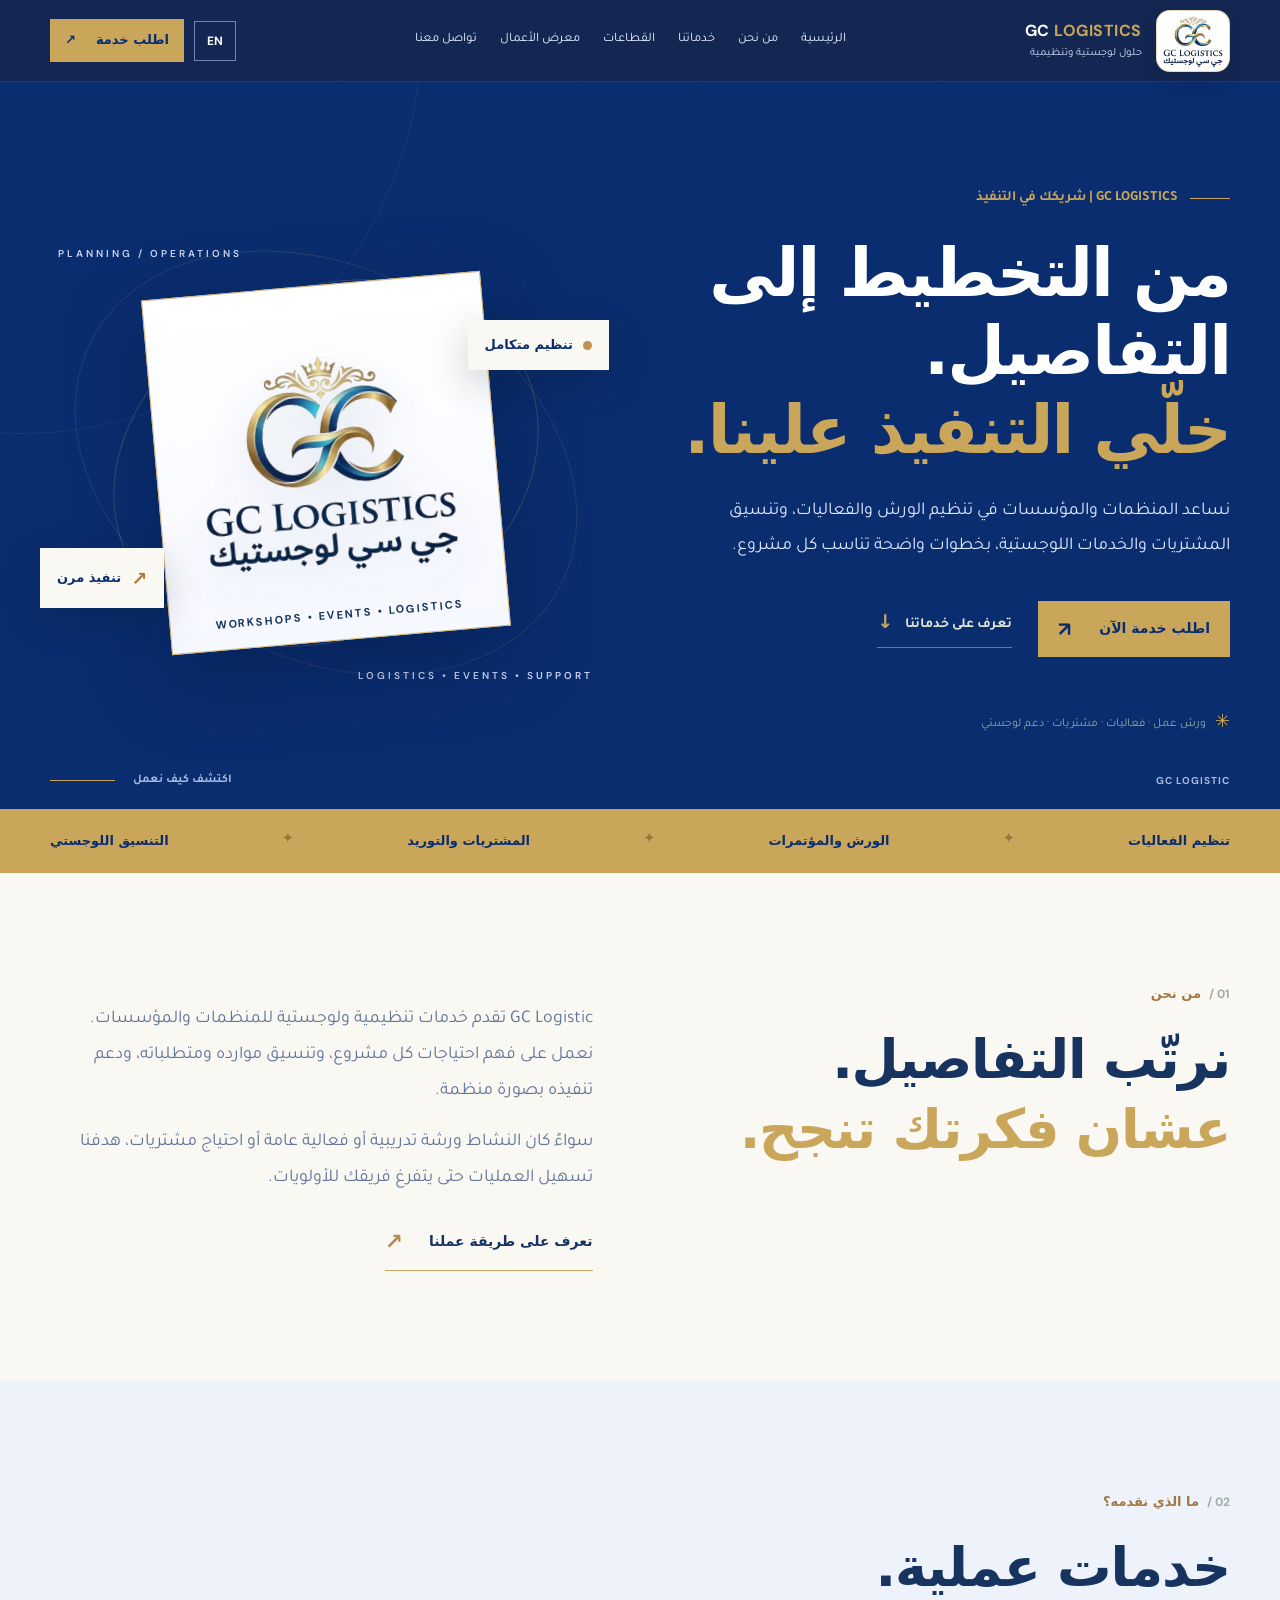
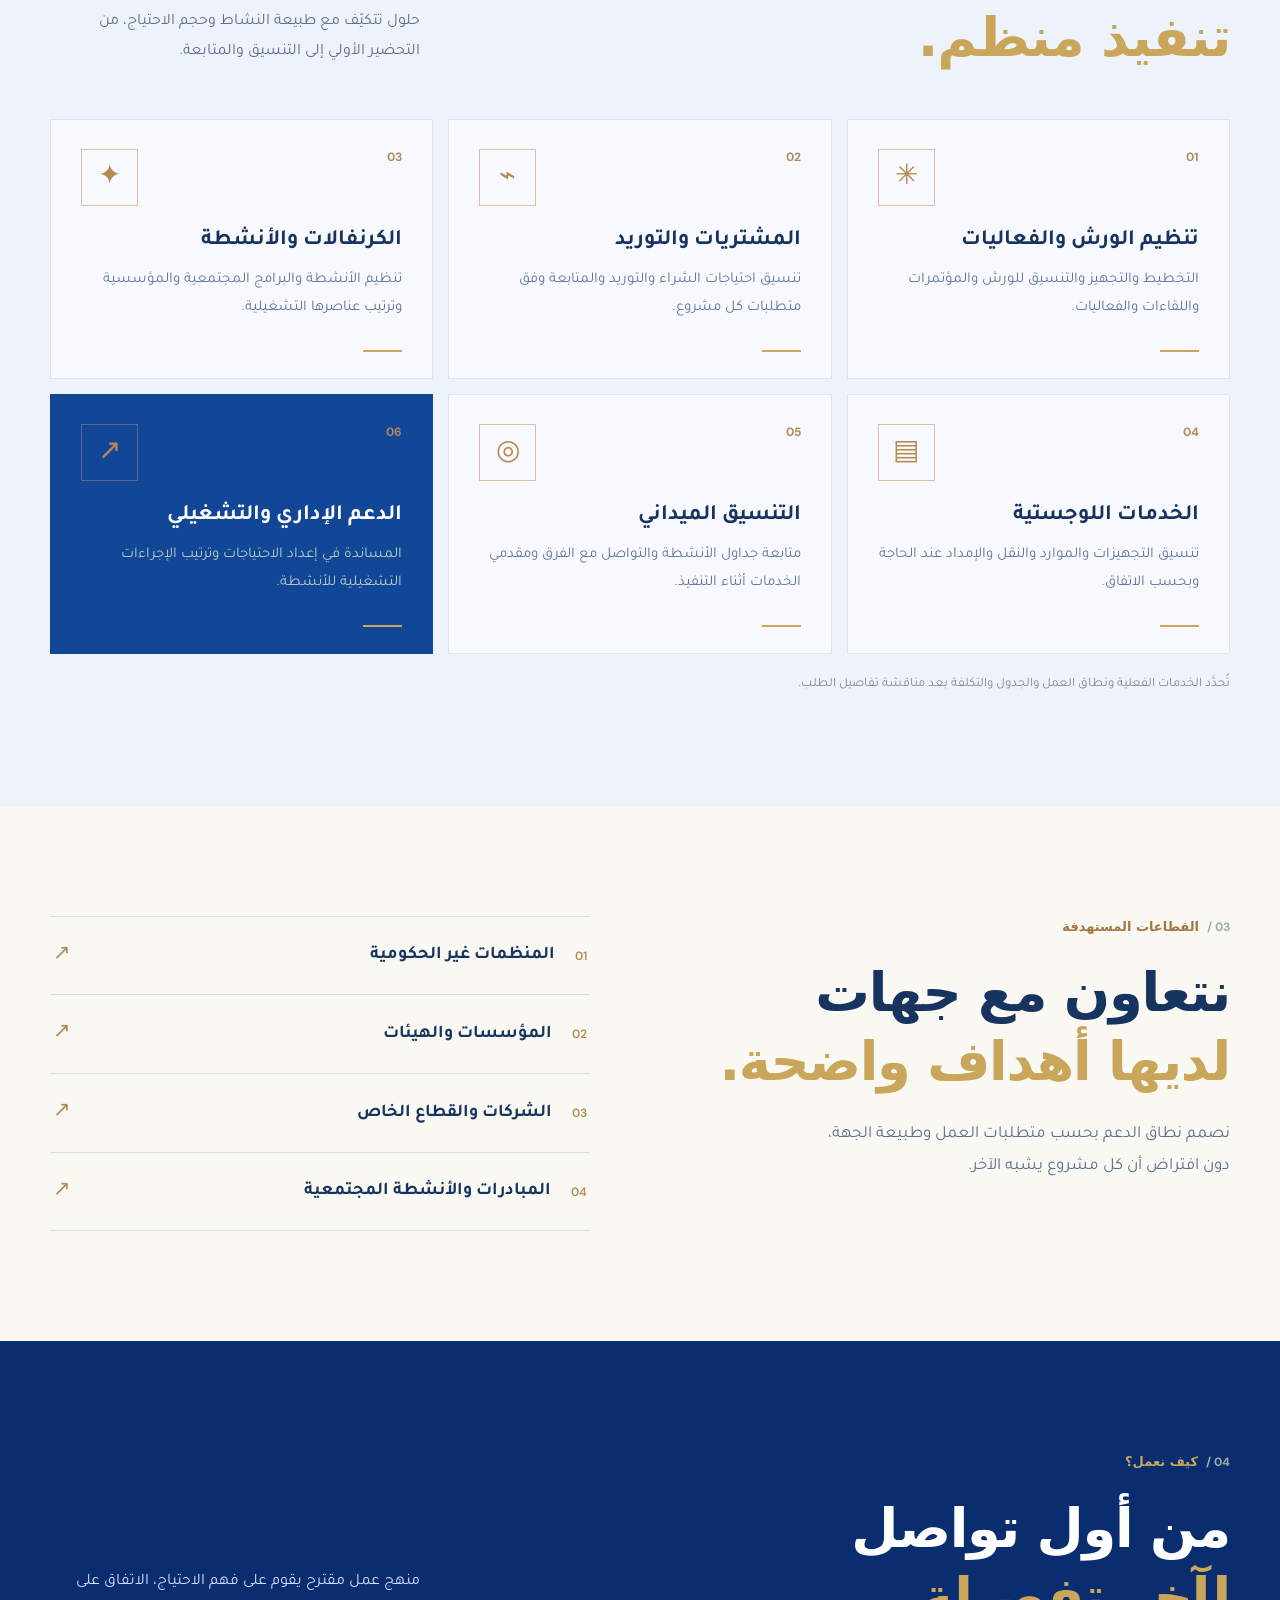
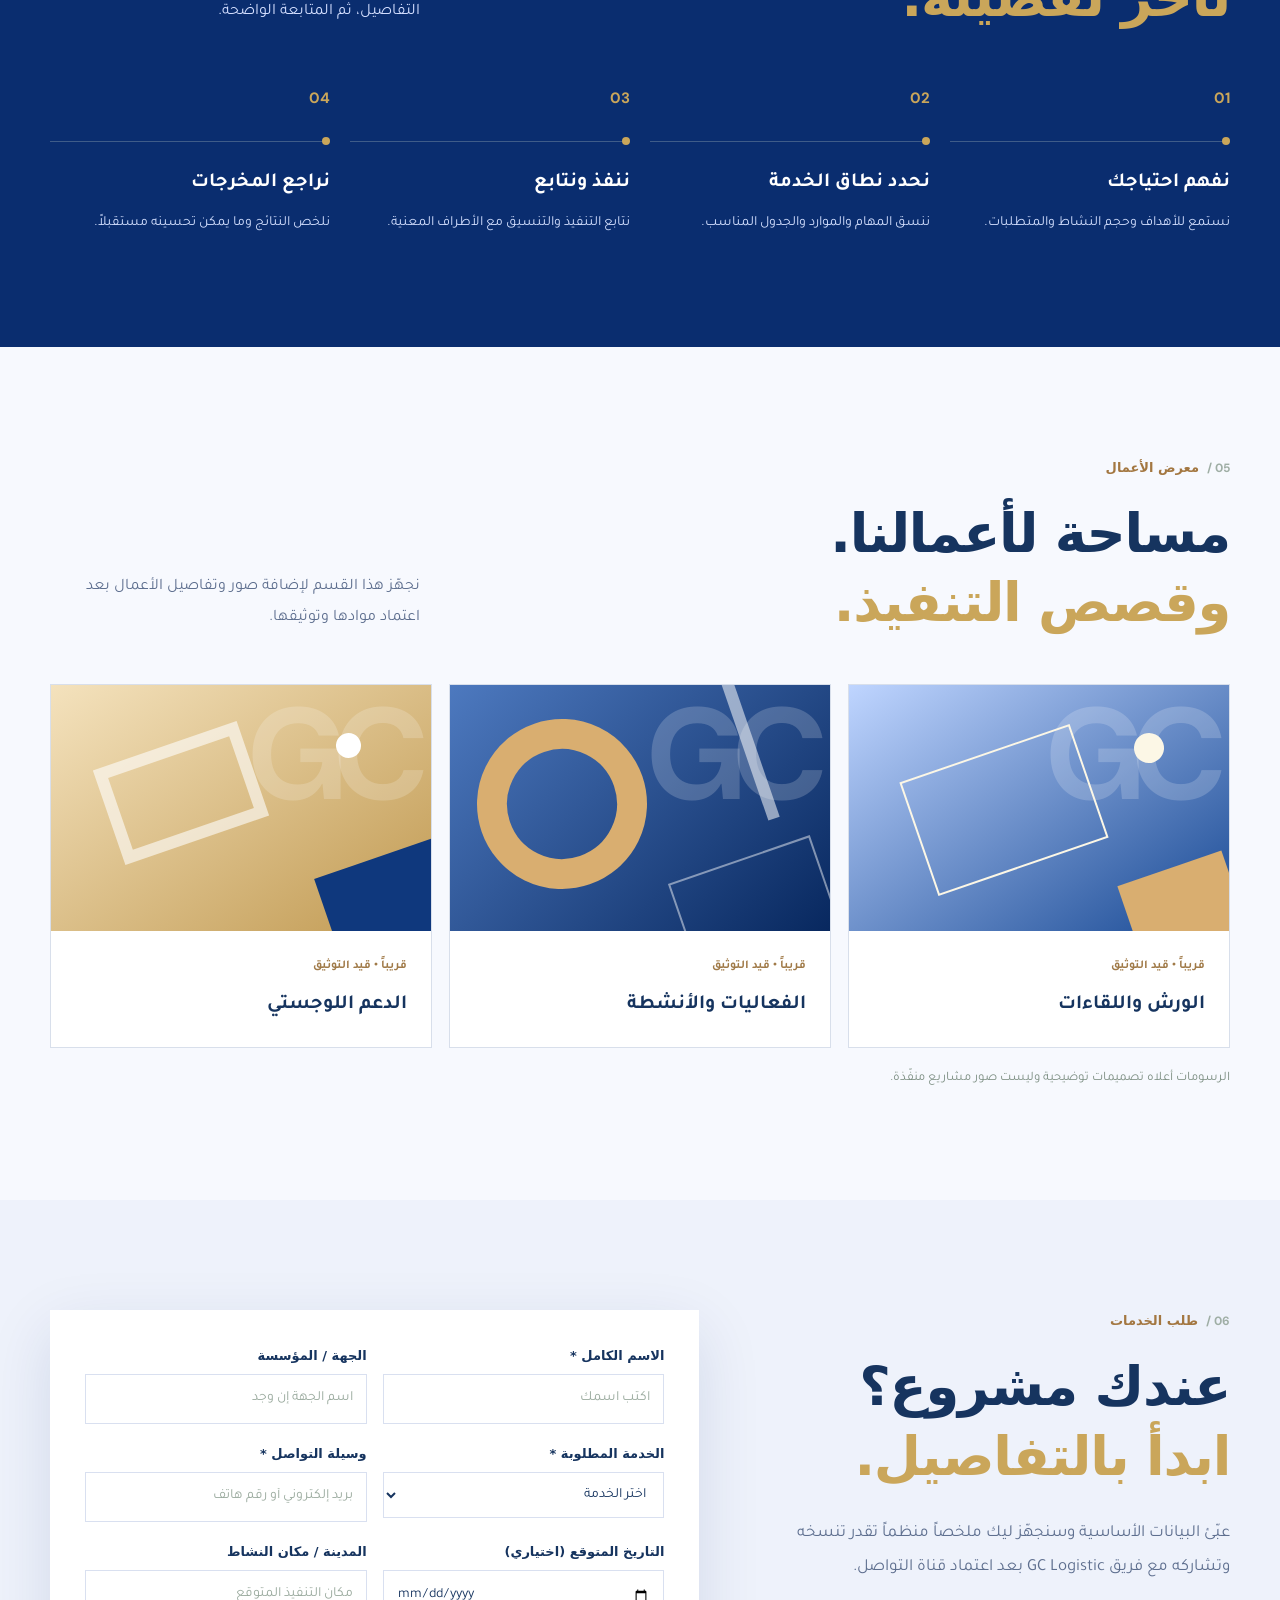
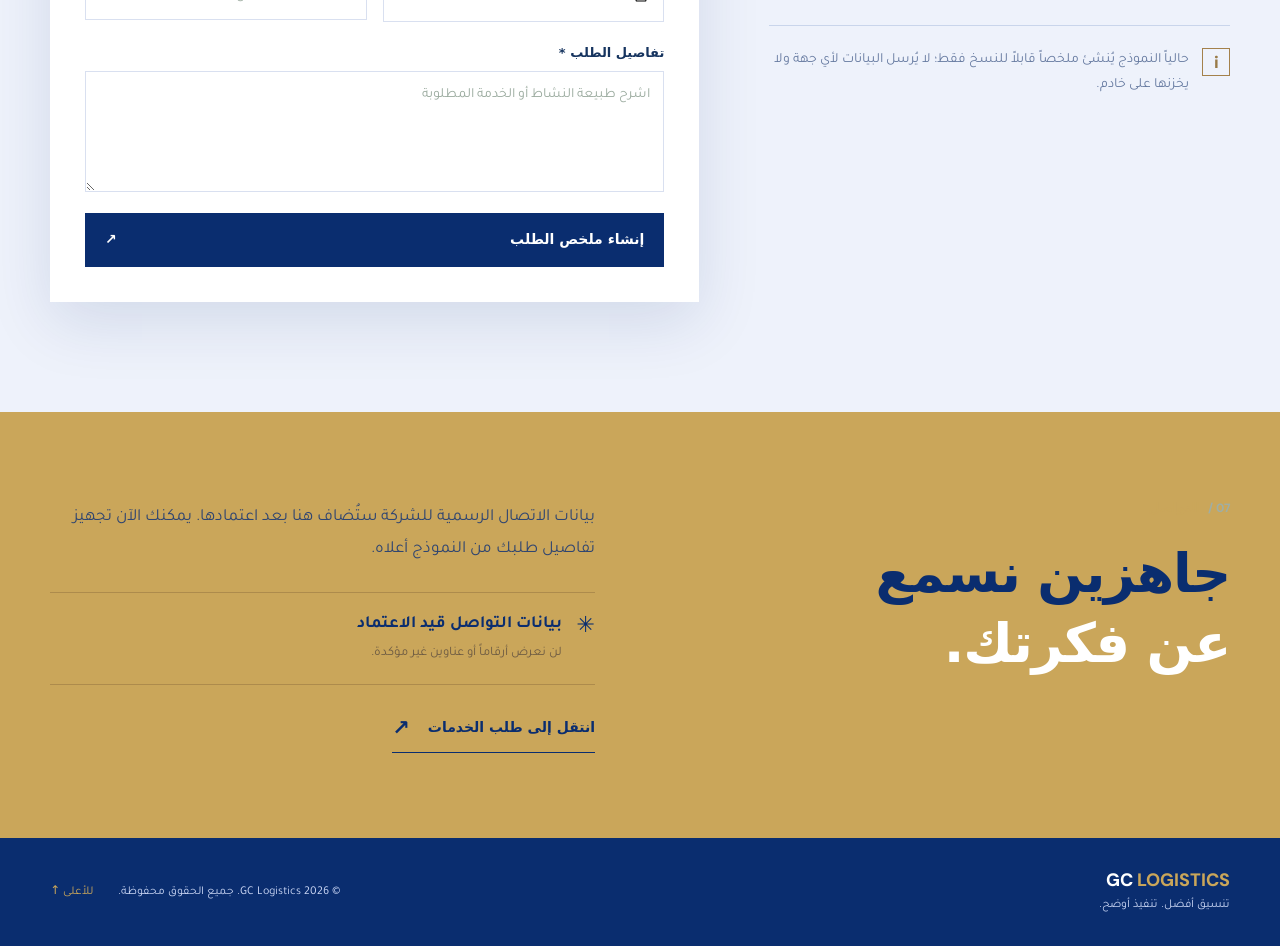
==== commit 12201072: "Add files via upload" ====
--- a/index.html
+++ b/index.html
@@ -3,10 +3,10 @@
 <head>
   <meta charset="utf-8">
   <meta name="viewport" content="width=device-width, initial-scale=1">
-  <meta name="theme-color" content="#102c2b">
+  <meta name="theme-color" content="#0a2d6f">
   <meta name="description" content="GC Logistic تقدم حلولاً لتنظيم الورش والفعاليات والمشتريات والخدمات اللوجستية للمنظمات والمؤسسات.">
   <meta property="og:type" content="website">
-  <meta property="og:title" content="GC Logistic | خدمات لوجستية وتنظيمية">
+  <meta property="og:title" content="GC Logistics | خدمات لوجستية وتنظيمية">
   <meta property="og:description" content="تنظيم الفعاليات والورش والمشتريات وخدمات الدعم اللوجستي للمؤسسات والمنظمات.">
   <meta name="color-scheme" content="light">
   <title>GC Logistic | حلول لوجستية وتنظيمية</title>
@@ -15,13 +15,13 @@
   <link rel="preconnect" href="https://fonts.gstatic.com" crossorigin>
   <link href="https://fonts.googleapis.com/css2?family=DM+Sans:wght@400;500;600;700;800&family=Tajawal:wght@400;500;600;700;800&display=swap" rel="stylesheet">
   <style>
-:root{--forest:#102c2b;--forest-2:#173c37;--forest-3:#204840;--gold:#d9ae70;--gold-pale:#f4ddb7;--paper:#f7f6f1;--cream:#efeee7;--text:#193733;--muted:#61766d;--line:#d8ded5;--white:#fff;--shadow:0 20px 60px #12312a13}
-*{box-sizing:border-box}html{scroll-behavior:smooth;scroll-padding-top:84px}body{margin:0;background:var(--paper);color:var(--text);font-family:'Tajawal',system-ui,sans-serif;font-size:16px;line-height:1.7;overflow-x:hidden}html[lang="en"] body{font-family:'DM Sans',system-ui,sans-serif;line-height:1.6}a{color:inherit;text-decoration:none}button,input,textarea,select{font:inherit}button{cursor:pointer}input,textarea,select{min-width:0}img,svg{max-width:100%}[hidden]{display:none!important}::selection{background:var(--gold);color:var(--forest)}:focus-visible{outline:3px solid #b98442;outline-offset:4px}.container{width:min(1180px,calc(100% - 48px));margin-inline:auto}.skip-link{position:fixed;z-index:80;inset-inline-start:16px;top:-80px;background:var(--gold);color:var(--forest);padding:9px 14px}.skip-link:focus{top:8px}.site-header{height:82px;position:sticky;top:0;z-index:50;background:#102c2bf7;color:#fff;backdrop-filter:blur(16px);border-bottom:1px solid #ffffff19}.header-inner{height:100%;display:flex;align-items:center;gap:25px}.brand{display:flex;align-items:center;gap:12px;flex-shrink:0}.brand-icon{height:45px;width:45px;display:grid;place-items:center;position:relative;border:1px solid var(--gold);color:var(--gold);font:800 17px 'DM Sans',sans-serif;letter-spacing:-2px}.brand-square{position:absolute;width:9px;height:9px;background:var(--gold);top:-4px;inset-inline-end:-4px}.brand-text{display:flex;flex-direction:column;gap:0;line-height:1.2;white-space:nowrap}.brand-text strong{font:700 16px 'DM Sans',sans-serif;letter-spacing:.5px}.brand-text strong span,.footer-brand strong span{color:var(--gold)}.brand-text small{font-size:11px;color:#a8c2b8;margin-top:6px}.nav{display:flex;align-items:center;justify-content:center;gap:23px;flex:1}.nav a{font-size:13px;color:#d6e2db;white-space:nowrap;transition:color .2s}.nav a:hover,.nav a:focus-visible{color:var(--gold)}.header-actions{display:flex;align-items:center;gap:10px}.lang-switch{border:1px solid #60746d;color:#fff;background:transparent;padding:11px 12px;border-radius:0;line-height:1;font:700 12px 'DM Sans',sans-serif;min-height:40px}.lang-switch:hover{border-color:var(--gold);color:var(--gold)}.header-cta{padding:10px 15px;background:var(--gold);color:var(--forest);font-weight:800;display:flex;align-items:center;gap:20px;font-size:13px;white-space:nowrap;min-height:42px}.header-cta:hover{background:#f0c890}.menu-toggle{display:none;background:transparent;border:1px solid #ffffff50;width:42px;height:42px;padding:10px;align-items:center;justify-content:center;flex-direction:column;gap:5px}.menu-toggle span{display:block;width:20px;height:2px;background:#fff;transition:transform .2s,opacity .2s}.menu-toggle[aria-expanded="true"] span:nth-child(1){transform:translateY(7px) rotate(45deg)}.menu-toggle[aria-expanded="true"] span:nth-child(2){opacity:0}.menu-toggle[aria-expanded="true"] span:nth-child(3){transform:translateY(-7px) rotate(-45deg)}
-.hero{background:var(--forest);color:#fff;position:relative;overflow:hidden;padding:105px 0 22px;min-height:650px}.hero:before{content:"";position:absolute;width:800px;height:800px;border:1px solid #ffffff0f;border-radius:50%;inset-inline-end:-380px;top:-450px}.hero-lines{position:absolute;inset:0;opacity:.13;background-image:linear-gradient(125deg,transparent 49.8%,#d9ae7080 50%,transparent 50.2%);background-size:120px 120px;mask-image:linear-gradient(90deg,transparent,#000,transparent)}.hero-layout{display:grid;grid-template-columns:1.03fr .97fr;gap:40px;align-items:center;position:relative}.hero-content{position:relative;z-index:2}.eyebrow{display:flex;align-items:center;gap:12px;color:var(--gold);font-weight:700;font-size:14px}.eyebrow-line{height:1px;width:40px;background:var(--gold)}h1,h2,h3,p{overflow-wrap:break-word}.hero h1{font-size:clamp(43px,5.2vw,72px);line-height:1.18;letter-spacing:-2px;margin:23px 0 25px;font-weight:800}.hero h1 em,.section h2 em,.contact-band h2 em{font-style:normal;color:var(--gold)}.hero-content>p{color:#c0d2c8;font-size:18px;max-width:540px;line-height:1.9;margin:0}.hero-actions{display:flex;flex-wrap:wrap;align-items:center;gap:26px;margin-top:38px}.button{border:0;display:inline-flex;align-items:center;justify-content:space-between;gap:28px;font-weight:800;font-size:14px;padding:15px 20px;min-height:51px;transition:transform .2s,background .2s}.button:hover{transform:translateY(-2px)}.button-gold{background:var(--gold);color:var(--forest)}.button-gold:hover{background:#f0ca95}.button-arrow{font:700 20px 'DM Sans'}.hero-secondary{font-size:14px;font-weight:700;display:inline-flex;gap:12px;align-items:center;color:#e2e7d8;border-bottom:1px solid #d9ae7090;padding-bottom:5px}.hero-secondary span:last-child{font-size:19px;color:var(--gold)}.hero-meta{display:flex;align-items:center;gap:9px;color:#8ea99d;font-size:12px;margin-top:52px}.meta-star{color:var(--gold);font-size:18px}.hero-art{height:450px;position:relative;display:grid;place-items:center;isolation:isolate}.orbit{position:absolute;border:1px solid #d9ae703c;border-radius:50%;width:440px;height:350px;transform:rotate(-25deg)}.orbit-b{width:530px;height:390px;transform:rotate(28deg);opacity:.56}.operations-card{width:340px;height:356px;background:linear-gradient(145deg,#235149,#143631);border:1px solid #bf9a64b8;box-shadow:0 25px 80px #001d1aaa;transform:rotate(-5deg);padding:25px 28px;z-index:1;position:relative}.op-header,.op-footer{display:flex;align-items:center;justify-content:space-between;font:700 11px 'DM Sans',sans-serif;letter-spacing:1px;color:#b9d0c2}.op-icon{font-size:26px;color:var(--gold)}.op-title{font:800 39px/1.17 'DM Sans',sans-serif;letter-spacing:-1px;margin-top:48px;color:#e3e9dd}.op-title b{color:var(--gold)}.op-progress{display:flex;gap:7px;margin-top:28px}.op-progress span{width:55px;height:4px;background:var(--gold)}.op-progress span:nth-child(2){opacity:.7}.op-progress span:nth-child(3){opacity:.38}.op-progress span:nth-child(4){opacity:.17}.op-footer{position:absolute;bottom:23px;inset-inline:28px}.op-footer strong{color:var(--gold)}.art-top-label,.art-bottom-label{position:absolute;color:#97afa1;font:600 10px 'DM Sans',sans-serif;letter-spacing:3px}.art-top-label{top:9px;inset-inline-end:8px}.art-bottom-label{bottom:6px;inset-inline-start:10px}.art-tag{z-index:2;background:var(--paper);color:var(--forest);padding:14px 17px;box-shadow:0 12px 40px #031a1799;font-weight:800;font-size:13px;display:flex;gap:10px;align-items:center;position:absolute}.art-tag-one{top:82px;inset-inline-start:-6px}.art-tag-two{bottom:80px;inset-inline-end:-10px}.tag-dot{height:9px;width:9px;border-radius:50%;background:#bf9250}.tag-icon{color:#ac7b3e;font-size:19px}.hero-base{position:relative;display:flex;align-items:center;gap:18px;color:#7c9a8d;font:700 10px 'DM Sans',sans-serif;letter-spacing:1px;margin-top:34px}.hero-base span:nth-child(2){font-family:'Tajawal',sans-serif;font-size:12px;letter-spacing:0;margin-inline-start:auto}.base-line{height:1px;width:65px;background:var(--gold)}
-.service-ribbon{background:var(--gold);color:var(--forest);padding:19px 0}.ribbon-inner{display:flex;align-items:center;justify-content:space-between;gap:10px;font-size:13px;font-weight:800}.ribbon-inner b{font-size:15px;color:#9a753f}.section{padding:110px 0}.section h2,.contact-band h2{font-size:clamp(36px,4.25vw,55px);line-height:1.28;font-weight:800;letter-spacing:-1.3px;margin:20px 0 0}.kicker{font-size:13px;font-weight:800;color:#a37741;display:flex;align-items:center;gap:8px}.kicker-no{font:700 12px 'DM Sans',sans-serif;color:#9faea5}.section-about{background:var(--paper)}.about-grid{display:grid;grid-template-columns:1fr 1fr;gap:95px;align-items:start}.about-copy{padding-top:18px}.about-copy p{color:#61746c;font-size:18px;line-height:2;margin:0 0 15px}.text-arrow{font-size:14px;font-weight:800;display:inline-flex;gap:26px;align-items:center;margin-top:12px;border-bottom:1px solid var(--gold);padding-bottom:10px}.text-arrow span:last-child{font-size:22px;color:#b68a52}.section-services{background:#eceee7}.section-top{display:flex;align-items:end;justify-content:space-between;gap:45px;margin-bottom:46px}.section-top>p{max-width:370px;color:var(--muted);font-size:16px;line-height:1.9;margin:0 0 5px}.services-grid{display:grid;grid-template-columns:repeat(3,minmax(0,1fr));gap:15px}.service-card{background:#f9faf6;min-height:260px;padding:29px 30px 26px;border:1px solid #dbe0d8;display:flex;flex-direction:column;position:relative;transition:transform .2s,box-shadow .2s}.service-card:hover{transform:translateY(-5px);box-shadow:var(--shadow)}.service-card-top{display:flex;align-items:start;justify-content:space-between;font:700 12px 'DM Sans',sans-serif;color:#b28b58}.service-symbol{display:grid;place-items:center;height:57px;width:57px;border:1px solid #d7c3a2;color:#b58b50;font:400 28px 'Tajawal',sans-serif}.service-card h3{font-size:22px;line-height:1.4;margin:20px 0 10px}.service-card p{font-size:15px;color:#64776c;line-height:1.85;margin:0;flex:1}.card-line{width:39px;height:2px;background:var(--gold);margin-top:24px}.service-card-accent{background:var(--forest-2);border-color:var(--forest-2);color:#fff}.service-card-accent p{color:#b9d0c3}.service-card-accent .service-symbol{border-color:#d9ae705e}.section-fineprint{font-size:13px;color:#7d8f83;margin:20px 0 0}.section-sectors{background:var(--paper)}.sector-grid{display:grid;grid-template-columns:1fr 1fr;gap:100px}.sector-intro{font-size:17px;max-width:430px;color:var(--muted);line-height:1.9;margin:22px 0 0}.sector-list{border-top:1px solid var(--line)}.sector-item{display:flex;align-items:center;gap:20px;border-bottom:1px solid var(--line);padding:21px 3px}.sector-num{font:600 12px 'DM Sans';color:#b08c58}.sector-item h3{font-size:18px;flex:1;margin:0}.sector-item>span:last-child{color:#b08c58;font-size:21px}.section-approach{background:var(--forest);color:#fff}.section-approach .kicker,.contact-band .kicker{color:var(--gold)}.section-approach .section-top>p{color:#b2c5b9}.steps-grid{display:grid;grid-template-columns:repeat(4,minmax(0,1fr));gap:20px;margin-top:55px}.step-index{font:700 15px 'DM Sans';color:var(--gold)}.step-line{height:1px;background:#d4e0d243;display:block;margin:26px 0 24px;position:relative}.step-line:before{content:"";position:absolute;width:8px;height:8px;background:var(--gold);border-radius:50%;top:-4px;inset-inline-start:0}.step-card h3{font-size:20px;margin:0 0 10px}.step-card p{font-size:14px;color:#aac1b5;margin:0;line-height:1.9}.section-portfolio{background:#f9faf6}.portfolio-grid{display:grid;grid-template-columns:repeat(3,minmax(0,1fr));gap:17px}.portfolio-placeholder{background:#fff;border:1px solid var(--line)}.portfolio-art{height:246px;position:relative;overflow:hidden;background:#d6e1d7}.portfolio-art:before{content:"GC";position:absolute;font:800 130px 'DM Sans';color:#ffffff30;inset-inline-start:15px;top:-15px;letter-spacing:-12px}.portfolio-art .shape{position:absolute;display:block;transform:rotate(-19deg)}.art-workshop{background:linear-gradient(145deg,#b5c7bc,#315b51)}.art-events{background:linear-gradient(135deg,#607e73,#162e2b)}.art-procurement{background:linear-gradient(145deg,#dfd0ab,#a5804f)}.art-workshop .shape-a{width:180px;height:120px;border:2px solid #fcf7e6;top:65px;left:65px}.art-workshop .shape-b{width:110px;height:90px;background:#d9ae70;bottom:-25px;right:-10px}.art-workshop .shape-c{width:30px;height:30px;border-radius:50%;background:#fcf7e6;top:48px;right:65px}.art-events .shape-a{width:170px;height:170px;border:30px solid #d9ae70;top:34px;left:27px;border-radius:50%}.art-events .shape-b{width:150px;height:130px;border:2px solid #fff7;bottom:-55px;right:-5px}.art-events .shape-c{width:12px;height:160px;background:#fff8;right:76px;top:-22px}.art-procurement .shape-a{width:152px;height:100px;border:12px solid #fff9;top:58px;left:54px}.art-procurement .shape-b{width:125px;height:100px;background:#5c5e46;right:-21px;bottom:-25px}.art-procurement .shape-c{width:25px;height:25px;border-radius:50%;background:#fff;right:70px;top:48px}.portfolio-info{padding:22px 24px 25px}.portfolio-info>span{color:#a07a48;font-size:12px;font-weight:700}.portfolio-info h3{font-size:20px;margin:8px 0 0}.section-request{background:#e7eae2}.request-grid{display:grid;grid-template-columns:.83fr 1.17fr;gap:70px;align-items:start}.request-intro>p{font-size:17px;color:var(--muted);line-height:2;margin:25px 0}.request-explain{margin-top:40px;display:flex;align-items:flex-start;gap:13px;border-top:1px solid #bacbc0;padding-top:22px}.request-explain>span{font:800 17px 'DM Sans';flex-shrink:0;width:28px;height:28px;border:1px solid #a4814b;display:grid;place-items:center;color:#997b48}.request-explain p{font-size:14px;color:#66766b;margin:0;line-height:1.8}.form-panel{background:#fff;box-shadow:var(--shadow);padding:35px}.field-grid{display:grid;grid-template-columns:1fr 1fr;gap:19px 16px}.form-field{display:flex;flex-direction:column;gap:7px}.form-field label{font-weight:800;font-size:13px}.form-field input,.form-field select,.form-field textarea{border:1px solid #d9dfd7;border-radius:0;background:#fcfcf9;color:var(--text);width:100%;padding:12px 13px;min-height:46px;font-size:14px;transition:border .2s}.form-field input:focus,.form-field select:focus,.form-field textarea:focus{outline:2px solid #d3ad73;outline-offset:1px}.form-field input::placeholder,.form-field textarea::placeholder{color:#9aaa9e}.form-field textarea{resize:vertical;line-height:1.7}.field-message{margin-top:20px}.form-error{color:#a02e1f;background:#fff1eb;border-inline-start:3px solid #c74a34;padding:10px 13px;font-size:13px;margin:14px 0}.form-submit{width:100%;margin-top:21px}.button-dark{background:var(--forest);color:#fff}.button-dark:hover{background:#245249}.request-result{border-top:1px solid var(--line);padding-top:25px;margin-top:27px}.result-head{display:flex;justify-content:space-between;gap:10px;align-items:center;margin-bottom:12px}.result-head h3{margin:0;font-size:19px}.result-head>span{font-size:12px;color:#907443}.request-result textarea{width:100%;padding:13px;resize:vertical;border:1px solid #d7ded3;background:#f7f9f5;min-height:190px;font-size:13px;line-height:1.8;color:var(--text)}.button-outline{background:transparent;border:1px solid var(--forest);color:var(--forest);width:100%;margin-top:12px}.button-outline:hover{background:#edf2eb}.copy-status{font-size:13px;color:#466d54;min-height:1em}.contact-band{background:var(--gold);color:var(--forest);padding:85px 0}.contact-band h2 em{color:#fff}.contact-layout{display:grid;grid-template-columns:1fr 1fr;gap:90px;align-items:start}.contact-details>p{font-size:17px;line-height:1.9;color:#415147;margin:5px 0 25px}.contact-pending{display:flex;gap:15px;padding:18px 0;border-block:1px solid #80633966}.contact-pending-icon{font-size:22px}.contact-pending strong{display:block;font-size:17px}.contact-pending small{display:block;font-size:13px;margin-top:4px;color:#66543d}.contact-link{display:inline-flex;gap:18px;align-items:center;font-weight:800;font-size:14px;border-bottom:1px solid var(--forest);padding:6px 0;margin-top:20px}.contact-link>span:last-child{font-size:21px}.footer{background:var(--forest);color:#a7bcae;padding:30px 0}.footer-inner{display:flex;align-items:center;justify-content:space-between;gap:20px}.footer-brand strong{display:block;font:800 18px 'DM Sans';color:#fff}.footer-brand small{display:block;font-size:12px;margin-top:3px}.footer-end{display:flex;align-items:center;gap:25px;font-size:12px}.footer-end a{color:var(--gold);white-space:nowrap}
+:root{--forest:#0a2d6f;--forest-2:#124696;--forest-3:#1f5dbb;--gold:#caa65a;--gold-pale:#f4e2bd;--paper:#faf8f3;--cream:#f3efe5;--text:#16345f;--muted:#5e6f8f;--line:#d8dfeb;--white:#fff;--cyan:#37bae8;--shadow:0 20px 60px rgba(10,45,111,.12)}
+*{box-sizing:border-box}html{scroll-behavior:smooth;scroll-padding-top:84px}body{margin:0;background:var(--paper);color:var(--text);font-family:'Tajawal',system-ui,sans-serif;font-size:16px;line-height:1.7;overflow-x:hidden}html[lang="en"] body{font-family:'DM Sans',system-ui,sans-serif;line-height:1.6}a{color:inherit;text-decoration:none}button,input,textarea,select{font:inherit}button{cursor:pointer}input,textarea,select{min-width:0}img,svg{max-width:100%}[hidden]{display:none!important}::selection{background:var(--gold);color:var(--forest)}:focus-visible{outline:3px solid #b98442;outline-offset:4px}.container{width:min(1180px,calc(100% - 48px));margin-inline:auto}.skip-link{position:fixed;z-index:80;inset-inline-start:16px;top:-80px;background:var(--gold);color:var(--forest);padding:9px 14px}.skip-link:focus{top:8px}.site-header{height:82px;position:sticky;top:0;z-index:50;background:rgba(7,28,73,.95);color:#fff;backdrop-filter:blur(16px);border-bottom:1px solid #ffffff19}.header-inner{height:100%;display:flex;align-items:center;gap:25px}.brand{display:flex;align-items:center;gap:14px;flex-shrink:0}.brand-logo-wrap{display:flex;align-items:center;justify-content:center;background:#fff;border-radius:14px;padding:4px 6px;box-shadow:0 8px 18px rgba(0,0,0,.12);border:1px solid rgba(202,166,90,.42)}.brand-logo{display:block;height:52px;width:auto;max-width:none}.brand-text{display:flex;flex-direction:column;gap:0;line-height:1.2;white-space:nowrap}.brand-text strong{font:700 16px 'DM Sans',sans-serif;letter-spacing:.5px;color:#fff}.brand-text strong span,.footer-brand strong span{color:var(--gold)}.brand-text small{font-size:11px;color:#d5e1ff;margin-top:6px}.nav{display:flex;align-items:center;justify-content:center;gap:23px;flex:1}.nav a{font-size:13px;color:#e7efff;white-space:nowrap;transition:color .2s}.nav a:hover,.nav a:focus-visible{color:var(--gold)}.header-actions{display:flex;align-items:center;gap:10px}.lang-switch{border:1px solid #6f86b6;color:#fff;background:transparent;padding:11px 12px;border-radius:0;line-height:1;font:700 12px 'DM Sans',sans-serif;min-height:40px}.lang-switch:hover{border-color:var(--gold);color:var(--gold)}.header-cta{padding:10px 15px;background:var(--gold);color:var(--forest);font-weight:800;display:flex;align-items:center;gap:20px;font-size:13px;white-space:nowrap;min-height:42px}.header-cta:hover{background:#f0c890}.menu-toggle{display:none;background:transparent;border:1px solid #ffffff50;width:42px;height:42px;padding:10px;align-items:center;justify-content:center;flex-direction:column;gap:5px}.menu-toggle span{display:block;width:20px;height:2px;background:#fff;transition:transform .2s,opacity .2s}.menu-toggle[aria-expanded="true"] span:nth-child(1){transform:translateY(7px) rotate(45deg)}.menu-toggle[aria-expanded="true"] span:nth-child(2){opacity:0}.menu-toggle[aria-expanded="true"] span:nth-child(3){transform:translateY(-7px) rotate(-45deg)}
+.hero{background:var(--forest);color:#fff;position:relative;overflow:hidden;padding:105px 0 22px;min-height:650px}.hero:before{content:"";position:absolute;width:800px;height:800px;border:1px solid #ffffff0f;border-radius:50%;inset-inline-end:-380px;top:-450px}.hero-lines{position:absolute;inset:0;opacity:.13;background-image:linear-gradient(125deg,transparent 49.8%,#d9ae7080 50%,transparent 50.2%);background-size:120px 120px;mask-image:linear-gradient(90deg,transparent,#000,transparent)}.hero-layout{display:grid;grid-template-columns:1.03fr .97fr;gap:40px;align-items:center;position:relative}.hero-content{position:relative;z-index:2}.eyebrow{display:flex;align-items:center;gap:12px;color:var(--gold);font-weight:700;font-size:14px}.eyebrow-line{height:1px;width:40px;background:var(--gold)}h1,h2,h3,p{overflow-wrap:break-word}.hero h1{font-size:clamp(43px,5.2vw,72px);line-height:1.18;letter-spacing:-2px;margin:23px 0 25px;font-weight:800}.hero h1 em,.section h2 em,.contact-band h2 em{font-style:normal;color:var(--gold)}.hero-content>p{color:#dbe6ff;font-size:18px;max-width:540px;line-height:1.9;margin:0}.hero-actions{display:flex;flex-wrap:wrap;align-items:center;gap:26px;margin-top:38px}.button{border:0;display:inline-flex;align-items:center;justify-content:space-between;gap:28px;font-weight:800;font-size:14px;padding:15px 20px;min-height:51px;transition:transform .2s,background .2s}.button:hover{transform:translateY(-2px)}.button-gold{background:var(--gold);color:var(--forest)}.button-gold:hover{background:#f0ca95}.button-arrow{font:700 20px 'DM Sans'}.hero-secondary{font-size:14px;font-weight:700;display:inline-flex;gap:12px;align-items:center;color:#e2e7d8;border-bottom:1px solid #d9ae7090;padding-bottom:5px}.hero-secondary span:last-child{font-size:19px;color:var(--gold)}.hero-meta{display:flex;align-items:center;gap:9px;color:#8ea99d;font-size:12px;margin-top:52px}.meta-star{color:var(--gold);font-size:18px}.hero-art{height:450px;position:relative;display:grid;place-items:center;isolation:isolate}.orbit{position:absolute;border:1px solid #d9ae703c;border-radius:50%;width:440px;height:350px;transform:rotate(-25deg)}.orbit-b{width:530px;height:390px;transform:rotate(28deg);opacity:.56}.operations-card{width:340px;height:356px;background:linear-gradient(180deg,#ffffff,#f6f8ff);border:1px solid rgba(202,166,90,.78);box-shadow:0 25px 80px rgba(0,19,54,.35);transform:rotate(-5deg);padding:22px;z-index:1;position:relative;display:flex;align-items:center;justify-content:center}.hero-logo{display:block;width:min(100%,255px);height:auto;margin:auto;filter:drop-shadow(0 12px 20px rgba(10,45,111,.12))}.hero-logo-caption{position:absolute;bottom:18px;left:18px;right:18px;text-align:center;font:700 11px 'DM Sans',sans-serif;letter-spacing:2px;color:#16345f}.art-top-label,.art-bottom-label{position:absolute;color:#c9d6f5;font:600 10px 'DM Sans',sans-serif;letter-spacing:3px}.art-top-label{top:9px;inset-inline-end:8px}.art-bottom-label{bottom:6px;inset-inline-start:10px}.art-tag{z-index:2;background:var(--paper);color:var(--forest);padding:14px 17px;box-shadow:0 12px 40px rgba(3,26,23,.2);font-weight:800;font-size:13px;display:flex;gap:10px;align-items:center;position:absolute}.art-tag-one{top:82px;inset-inline-start:-6px}.art-tag-two{bottom:80px;inset-inline-end:-10px}.tag-dot{height:9px;width:9px;border-radius:50%;background:#bf9250}.tag-icon{color:#ac7b3e;font-size:19px}.hero-base{position:relative;display:flex;align-items:center;gap:18px;color:#a8bbdf;font:700 10px 'DM Sans',sans-serif;letter-spacing:1px;margin-top:34px}.hero-base span:nth-child(2){font-family:'Tajawal',sans-serif;font-size:12px;letter-spacing:0;margin-inline-start:auto}.base-line{height:1px;width:65px;background:var(--gold)}
+.service-ribbon{background:var(--gold);color:var(--forest);padding:19px 0}.ribbon-inner{display:flex;align-items:center;justify-content:space-between;gap:10px;font-size:13px;font-weight:800}.ribbon-inner b{font-size:15px;color:#9a753f}.section{padding:110px 0}.section h2,.contact-band h2{font-size:clamp(36px,4.25vw,55px);line-height:1.28;font-weight:800;letter-spacing:-1.3px;margin:20px 0 0}.kicker{font-size:13px;font-weight:800;color:#a37741;display:flex;align-items:center;gap:8px}.kicker-no{font:700 12px 'DM Sans',sans-serif;color:#9faea5}.section-about{background:var(--paper)}.about-grid{display:grid;grid-template-columns:1fr 1fr;gap:95px;align-items:start}.about-copy{padding-top:18px}.about-copy p{color:#62759a;font-size:18px;line-height:2;margin:0 0 15px}.text-arrow{font-size:14px;font-weight:800;display:inline-flex;gap:26px;align-items:center;margin-top:12px;border-bottom:1px solid var(--gold);padding-bottom:10px}.text-arrow span:last-child{font-size:22px;color:#b68a52}.section-services{background:#eef3fb}.section-top{display:flex;align-items:end;justify-content:space-between;gap:45px;margin-bottom:46px}.section-top>p{max-width:370px;color:var(--muted);font-size:16px;line-height:1.9;margin:0 0 5px}.services-grid{display:grid;grid-template-columns:repeat(3,minmax(0,1fr));gap:15px}.service-card{background:#f7f9fe;min-height:260px;padding:29px 30px 26px;border:1px solid #dce4f0;display:flex;flex-direction:column;position:relative;transition:transform .2s,box-shadow .2s}.service-card:hover{transform:translateY(-5px);box-shadow:var(--shadow)}.service-card-top{display:flex;align-items:start;justify-content:space-between;font:700 12px 'DM Sans',sans-serif;color:#b28b58}.service-symbol{display:grid;place-items:center;height:57px;width:57px;border:1px solid #d7c3a2;color:#b58b50;font:400 28px 'Tajawal',sans-serif}.service-card h3{font-size:22px;line-height:1.4;margin:20px 0 10px}.service-card p{font-size:15px;color:#62779a;line-height:1.85;margin:0;flex:1}.card-line{width:39px;height:2px;background:var(--gold);margin-top:24px}.service-card-accent{background:var(--forest-2);border-color:var(--forest-2);color:#fff}.service-card-accent p{color:#b9d0c3}.service-card-accent .service-symbol{border-color:#d9ae705e}.section-fineprint{font-size:13px;color:#7d8f83;margin:20px 0 0}.section-sectors{background:var(--paper)}.sector-grid{display:grid;grid-template-columns:1fr 1fr;gap:100px}.sector-intro{font-size:17px;max-width:430px;color:var(--muted);line-height:1.9;margin:22px 0 0}.sector-list{border-top:1px solid var(--line)}.sector-item{display:flex;align-items:center;gap:20px;border-bottom:1px solid var(--line);padding:21px 3px}.sector-num{font:600 12px 'DM Sans';color:#b08c58}.sector-item h3{font-size:18px;flex:1;margin:0}.sector-item>span:last-child{color:#b08c58;font-size:21px}.section-approach{background:var(--forest);color:#fff}.section-approach .kicker,.contact-band .kicker{color:var(--gold)}.section-approach .section-top>p{color:#d4dfff}.steps-grid{display:grid;grid-template-columns:repeat(4,minmax(0,1fr));gap:20px;margin-top:55px}.step-index{font:700 15px 'DM Sans';color:var(--gold)}.step-line{height:1px;background:#d4e0d243;display:block;margin:26px 0 24px;position:relative}.step-line:before{content:"";position:absolute;width:8px;height:8px;background:var(--gold);border-radius:50%;top:-4px;inset-inline-start:0}.step-card h3{font-size:20px;margin:0 0 10px}.step-card p{font-size:14px;color:#d4e0ff;margin:0;line-height:1.9}.section-portfolio{background:#f7f9fe}.portfolio-grid{display:grid;grid-template-columns:repeat(3,minmax(0,1fr));gap:17px}.portfolio-placeholder{background:#fff;border:1px solid var(--line)}.portfolio-art{height:246px;position:relative;overflow:hidden;background:#d9e5ff}.portfolio-art:before{content:"GC";position:absolute;font:800 130px 'DM Sans';color:#ffffff30;inset-inline-start:15px;top:-15px;letter-spacing:-12px}.portfolio-art .shape{position:absolute;display:block;transform:rotate(-19deg)}.art-workshop{background:linear-gradient(145deg,#bfd5ff,#184994)}.art-events{background:linear-gradient(135deg,#4d79bf,#08285f)}.art-procurement{background:linear-gradient(145deg,#f4e2bd,#c19a52)}.art-workshop .shape-a{width:180px;height:120px;border:2px solid #fcf7e6;top:65px;left:65px}.art-workshop .shape-b{width:110px;height:90px;background:#d9ae70;bottom:-25px;right:-10px}.art-workshop .shape-c{width:30px;height:30px;border-radius:50%;background:#fcf7e6;top:48px;right:65px}.art-events .shape-a{width:170px;height:170px;border:30px solid #d9ae70;top:34px;left:27px;border-radius:50%}.art-events .shape-b{width:150px;height:130px;border:2px solid #fff7;bottom:-55px;right:-5px}.art-events .shape-c{width:12px;height:160px;background:#fff8;right:76px;top:-22px}.art-procurement .shape-a{width:152px;height:100px;border:12px solid #fff9;top:58px;left:54px}.art-procurement .shape-b{width:125px;height:100px;background:#0f387d;right:-21px;bottom:-25px}.art-procurement .shape-c{width:25px;height:25px;border-radius:50%;background:#fff;right:70px;top:48px}.portfolio-info{padding:22px 24px 25px}.portfolio-info>span{color:#a07a48;font-size:12px;font-weight:700}.portfolio-info h3{font-size:20px;margin:8px 0 0}.section-request{background:#eef2fb}.request-grid{display:grid;grid-template-columns:.83fr 1.17fr;gap:70px;align-items:start}.request-intro>p{font-size:17px;color:var(--muted);line-height:2;margin:25px 0}.request-explain{margin-top:40px;display:flex;align-items:flex-start;gap:13px;border-top:1px solid #c9d5eb;padding-top:22px}.request-explain>span{font:800 17px 'DM Sans';flex-shrink:0;width:28px;height:28px;border:1px solid #a4814b;display:grid;place-items:center;color:#997b48}.request-explain p{font-size:14px;color:#667aa0;margin:0;line-height:1.8}.form-panel{background:#fff;box-shadow:var(--shadow);padding:35px}.field-grid{display:grid;grid-template-columns:1fr 1fr;gap:19px 16px}.form-field{display:flex;flex-direction:column;gap:7px}.form-field label{font-weight:800;font-size:13px}.form-field input,.form-field select,.form-field textarea{border:1px solid #d9e0f0;border-radius:0;background:#ffffff;color:var(--text);width:100%;padding:12px 13px;min-height:46px;font-size:14px;transition:border .2s}.form-field input:focus,.form-field select:focus,.form-field textarea:focus{outline:2px solid #d3ad73;outline-offset:1px}.form-field input::placeholder,.form-field textarea::placeholder{color:#9aaa9e}.form-field textarea{resize:vertical;line-height:1.7}.field-message{margin-top:20px}.form-error{color:#a02e1f;background:#fff1eb;border-inline-start:3px solid #c74a34;padding:10px 13px;font-size:13px;margin:14px 0}.form-submit{width:100%;margin-top:21px}.button-dark{background:var(--forest);color:#fff}.button-dark:hover{background:#124696}.request-result{border-top:1px solid var(--line);padding-top:25px;margin-top:27px}.result-head{display:flex;justify-content:space-between;gap:10px;align-items:center;margin-bottom:12px}.result-head h3{margin:0;font-size:19px}.result-head>span{font-size:12px;color:#907443}.request-result textarea{width:100%;padding:13px;resize:vertical;border:1px solid #d6dff0;background:#f7f9ff;min-height:190px;font-size:13px;line-height:1.8;color:var(--text)}.button-outline{background:transparent;border:1px solid var(--forest);color:var(--forest);width:100%;margin-top:12px}.button-outline:hover{background:#edf3ff}.copy-status{font-size:13px;color:#29508f;min-height:1em}.contact-band{background:var(--gold);color:var(--forest);padding:85px 0}.contact-band h2 em{color:#fff}.contact-layout{display:grid;grid-template-columns:1fr 1fr;gap:90px;align-items:start}.contact-details>p{font-size:17px;line-height:1.9;color:#2f4571;margin:5px 0 25px}.contact-pending{display:flex;gap:15px;padding:18px 0;border-block:1px solid #80633966}.contact-pending-icon{font-size:22px}.contact-pending strong{display:block;font-size:17px}.contact-pending small{display:block;font-size:13px;margin-top:4px;color:#6d5b43}.contact-link{display:inline-flex;gap:18px;align-items:center;font-weight:800;font-size:14px;border-bottom:1px solid var(--forest);padding:6px 0;margin-top:20px}.contact-link>span:last-child{font-size:21px}.footer{background:var(--forest);color:#cbd7f5;padding:30px 0}.footer-inner{display:flex;align-items:center;justify-content:space-between;gap:20px}.footer-brand strong{display:block;font:800 18px 'DM Sans';color:#fff}.footer-brand small{display:block;font-size:12px;margin-top:3px}.footer-end{display:flex;align-items:center;gap:25px;font-size:12px}.footer-end a{color:var(--gold);white-space:nowrap}
 html[dir="ltr"] .hero h1,html[dir="ltr"] .section h2,html[dir="ltr"] .contact-band h2{letter-spacing:-1.3px}html[dir="ltr"] .art-tag-one{left:-6px;right:auto}html[dir="ltr"] .art-tag-two{right:-10px;left:auto}html[dir="ltr"] .section h2{line-height:1.2}html[dir="ltr"] .brand-text small{font-family:'DM Sans',sans-serif}
 @media(max-width:1110px){.nav{gap:13px}.nav a{font-size:12px}.brand-text strong{font-size:14px}.header-inner{gap:13px}.header-cta{padding-inline:11px;gap:9px}.hero-layout{gap:10px}.hero-art{transform:scale(.87)}.request-grid{gap:40px}}
-@media(max-width:900px){.site-header{height:72px}.menu-toggle{display:flex}.nav{display:none;position:absolute;top:72px;inset-inline:0;background:#143731;flex-direction:column;align-items:stretch;padding:15px 24px 24px;border-top:1px solid #ffffff20;box-shadow:0 20px 30px #061a1788;gap:0}.nav.is-open{display:flex}.nav a{padding:11px 4px;border-bottom:1px solid #ffffff18;font-size:15px}.hero{padding-top:75px}.hero h1{font-size:clamp(40px,6vw,57px)}.hero-art{transform:scale(.8);margin:-25px}.about-grid,.sector-grid,.contact-layout{gap:42px}.services-grid{grid-template-columns:repeat(2,minmax(0,1fr))}.steps-grid{grid-template-columns:repeat(2,minmax(0,1fr));row-gap:40px}.request-grid{grid-template-columns:1fr}.request-intro{max-width:650px}.request-explain{margin-top:22px}.ribbon-inner{flex-wrap:wrap;justify-content:center;gap:8px 18px}}
+@media(max-width:900px){.site-header{height:72px}.menu-toggle{display:flex}.nav{display:none;position:absolute;top:72px;inset-inline:0;background:#0d377f;flex-direction:column;align-items:stretch;padding:15px 24px 24px;border-top:1px solid #ffffff20;box-shadow:0 20px 30px #061a1788;gap:0}.nav.is-open{display:flex}.nav a{padding:11px 4px;border-bottom:1px solid #ffffff18;font-size:15px}.hero{padding-top:75px}.hero h1{font-size:clamp(40px,6vw,57px)}.hero-art{transform:scale(.8);margin:-25px}.about-grid,.sector-grid,.contact-layout{gap:42px}.services-grid{grid-template-columns:repeat(2,minmax(0,1fr))}.steps-grid{grid-template-columns:repeat(2,minmax(0,1fr));row-gap:40px}.request-grid{grid-template-columns:1fr}.request-intro{max-width:650px}.request-explain{margin-top:22px}.ribbon-inner{flex-wrap:wrap;justify-content:center;gap:8px 18px}}
 @media(max-width:700px){.container{width:min(100% - 34px,600px)}.header-cta{display:none}.hero{padding:60px 0 23px}.hero-layout,.about-grid,.sector-grid,.contact-layout{grid-template-columns:1fr}.hero h1{font-size:clamp(40px,9vw,55px);letter-spacing:-1px}.hero-content>p{font-size:16px}.hero-actions{gap:19px}.hero-meta{margin-top:35px}.hero-art{transform:none;margin:10px auto -15px;height:370px;width:min(100%,420px)}.orbit{width:340px;height:245px}.orbit-b{width:390px;height:295px}.operations-card{width:260px;height:285px;padding:20px}.op-title{font-size:31px;margin-top:37px}.op-progress{margin-top:20px}.op-progress span{width:36px}.art-tag{font-size:11px;padding:10px}.art-tag-one{top:65px;inset-inline-start:0}.art-tag-two{bottom:62px;inset-inline-end:0}.art-top-label,.art-bottom-label{font-size:8px}.hero-base{margin-top:25px}.section{padding:73px 0}.section h2,.contact-band h2{font-size:clamp(35px,8vw,47px)}.about-copy{padding:0}.about-copy p{font-size:16px}.section-top{display:block;margin-bottom:30px}.section-top>p{margin-top:18px;font-size:15px}.sector-list{margin-top:15px}.portfolio-grid{grid-template-columns:1fr}.portfolio-art{height:220px}.request-grid{gap:30px}.contact-band{padding:66px 0}.contact-details>p{margin:0 0 20px}.footer-inner{align-items:flex-start}.footer-end{flex-direction:column;align-items:flex-start;gap:8px}.service-ribbon{padding:14px 0}.ribbon-inner{font-size:12px}}
 @media(max-width:520px){.brand-icon{width:41px;height:41px}.brand-text strong{font-size:14px}.brand-text small{font-size:10px}.header-actions{margin-inline-start:auto}.hero-content{padding-top:5px}.hero-art{height:333px}.orbit{width:295px;height:220px}.orbit-b{width:350px;height:270px}.operations-card{width:235px;height:260px}.op-title{font-size:27px}.op-footer,.op-header{font-size:9px}.art-tag-one{top:49px}.art-tag-two{bottom:53px}.hero-base span:nth-child(1){display:none}.services-grid,.steps-grid,.field-grid{grid-template-columns:1fr}.service-card{min-height:225px;padding:24px}.steps-grid{gap:26px}.step-line{margin:12px 0}.form-panel{padding:22px 18px}.sector-item{gap:13px}.sector-item h3{font-size:16px}.hero-actions{flex-direction:column;align-items:stretch}.hero-secondary{align-self:flex-start}.hero-actions>.button{justify-content:space-between}}
 @media(prefers-reduced-motion:reduce){html{scroll-behavior:auto}*,*:before,*:after{animation-duration:.01ms!important;transition-duration:.01ms!important}}
@@ -33,9 +33,9 @@
   <a class="skip-link" href="#main" data-i18n="skip">تجاوز إلى المحتوى</a>
   <header class="site-header" id="top">
     <div class="container header-inner">
-      <a href="#home" class="brand" aria-label="GC Logistic">
-        <span class="brand-icon" aria-hidden="true">GC<span class="brand-square"></span></span>
-        <span class="brand-text"><strong>GC <span>LOGISTIC</span></strong><small data-i18n="brandTag">حلول لوجستية وتنظيمية</small></span>
+      <a href="#home" class="brand" aria-label="GC Logistics">
+        <span class="brand-logo-wrap"><img class="brand-logo" src="[data-uri]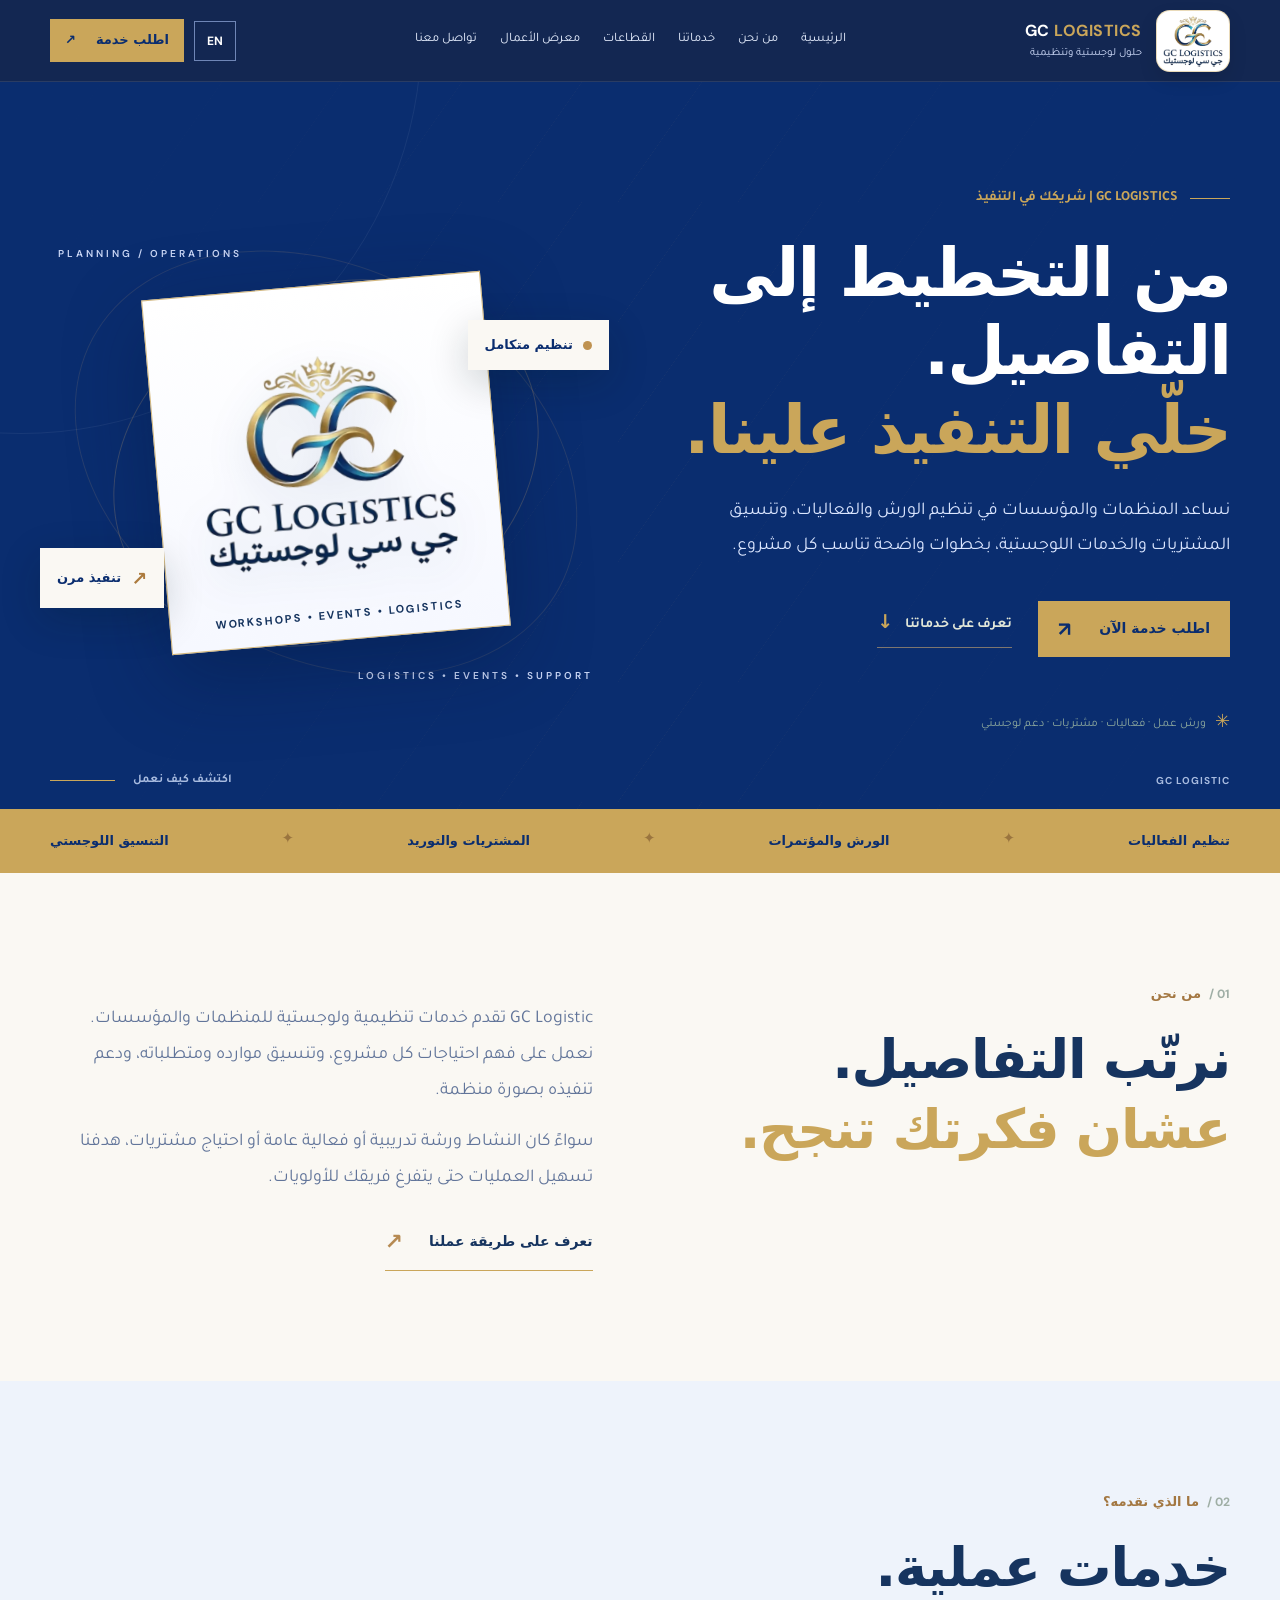
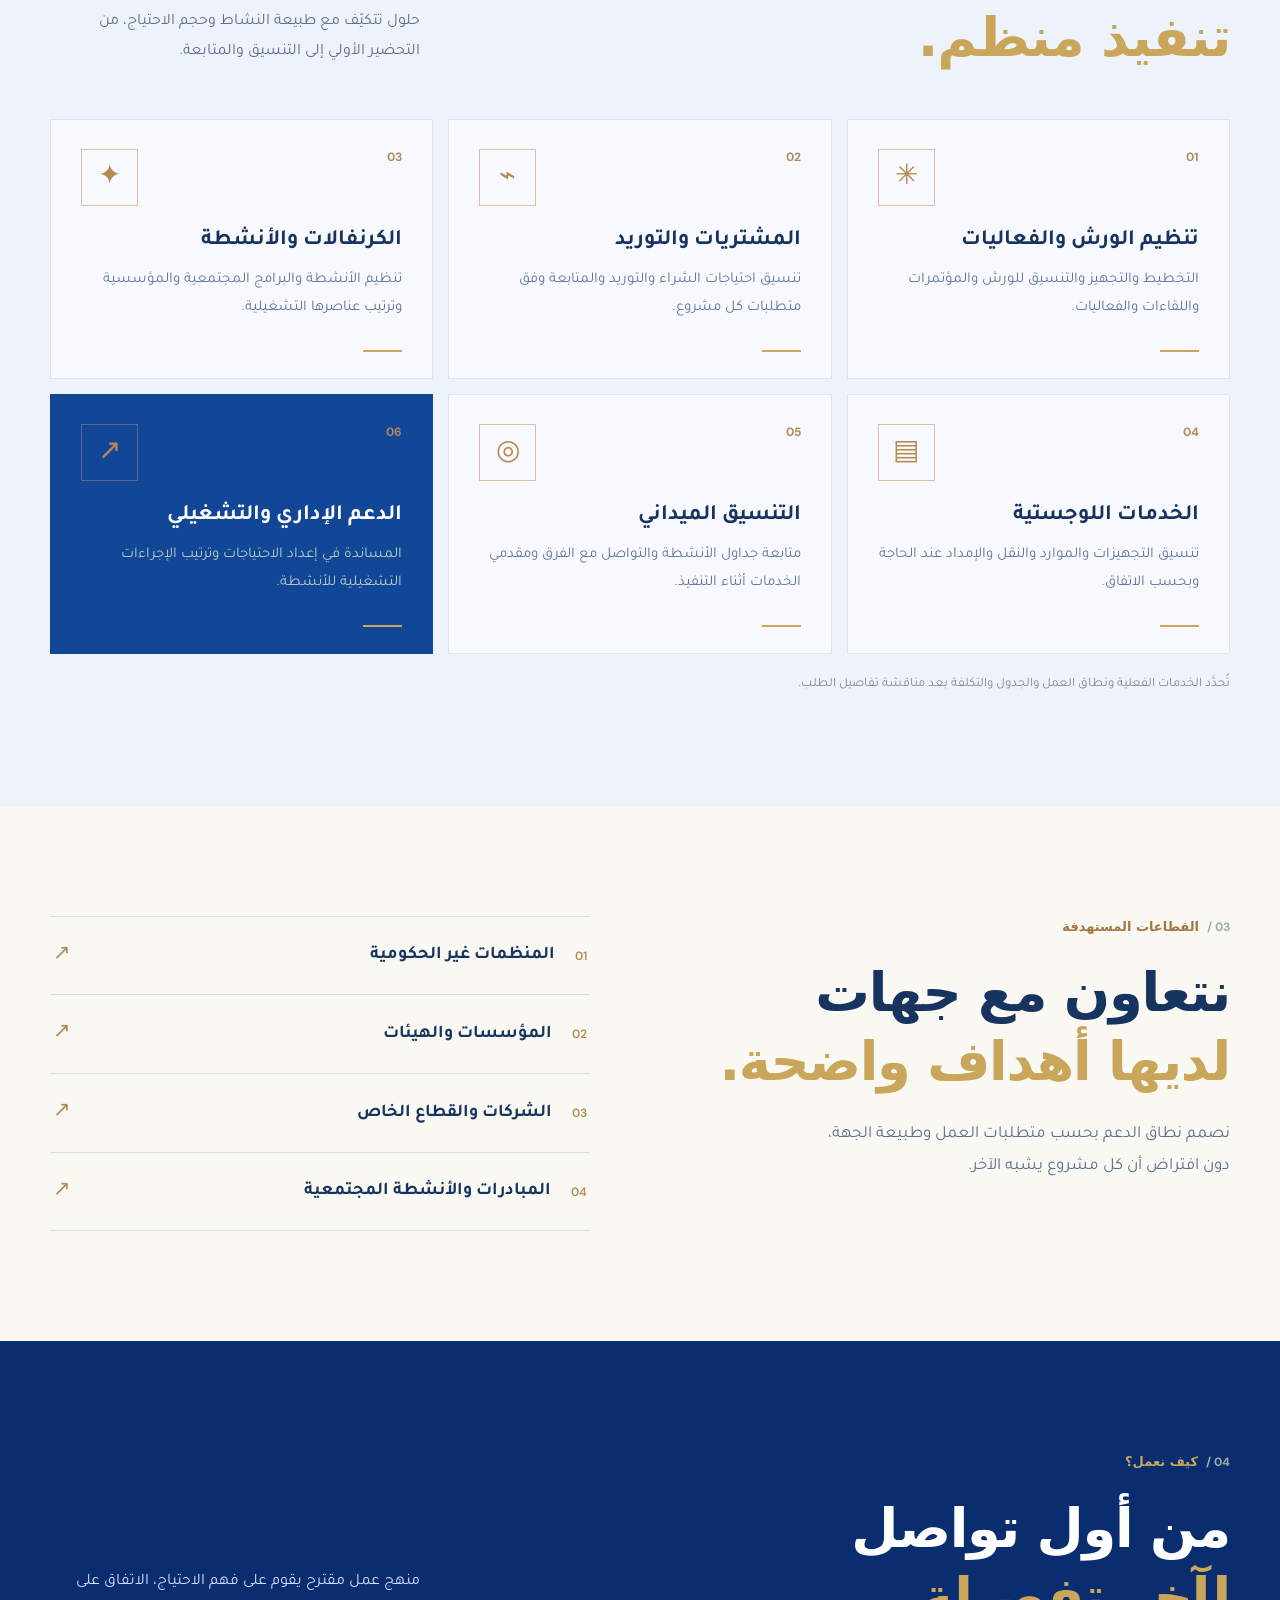
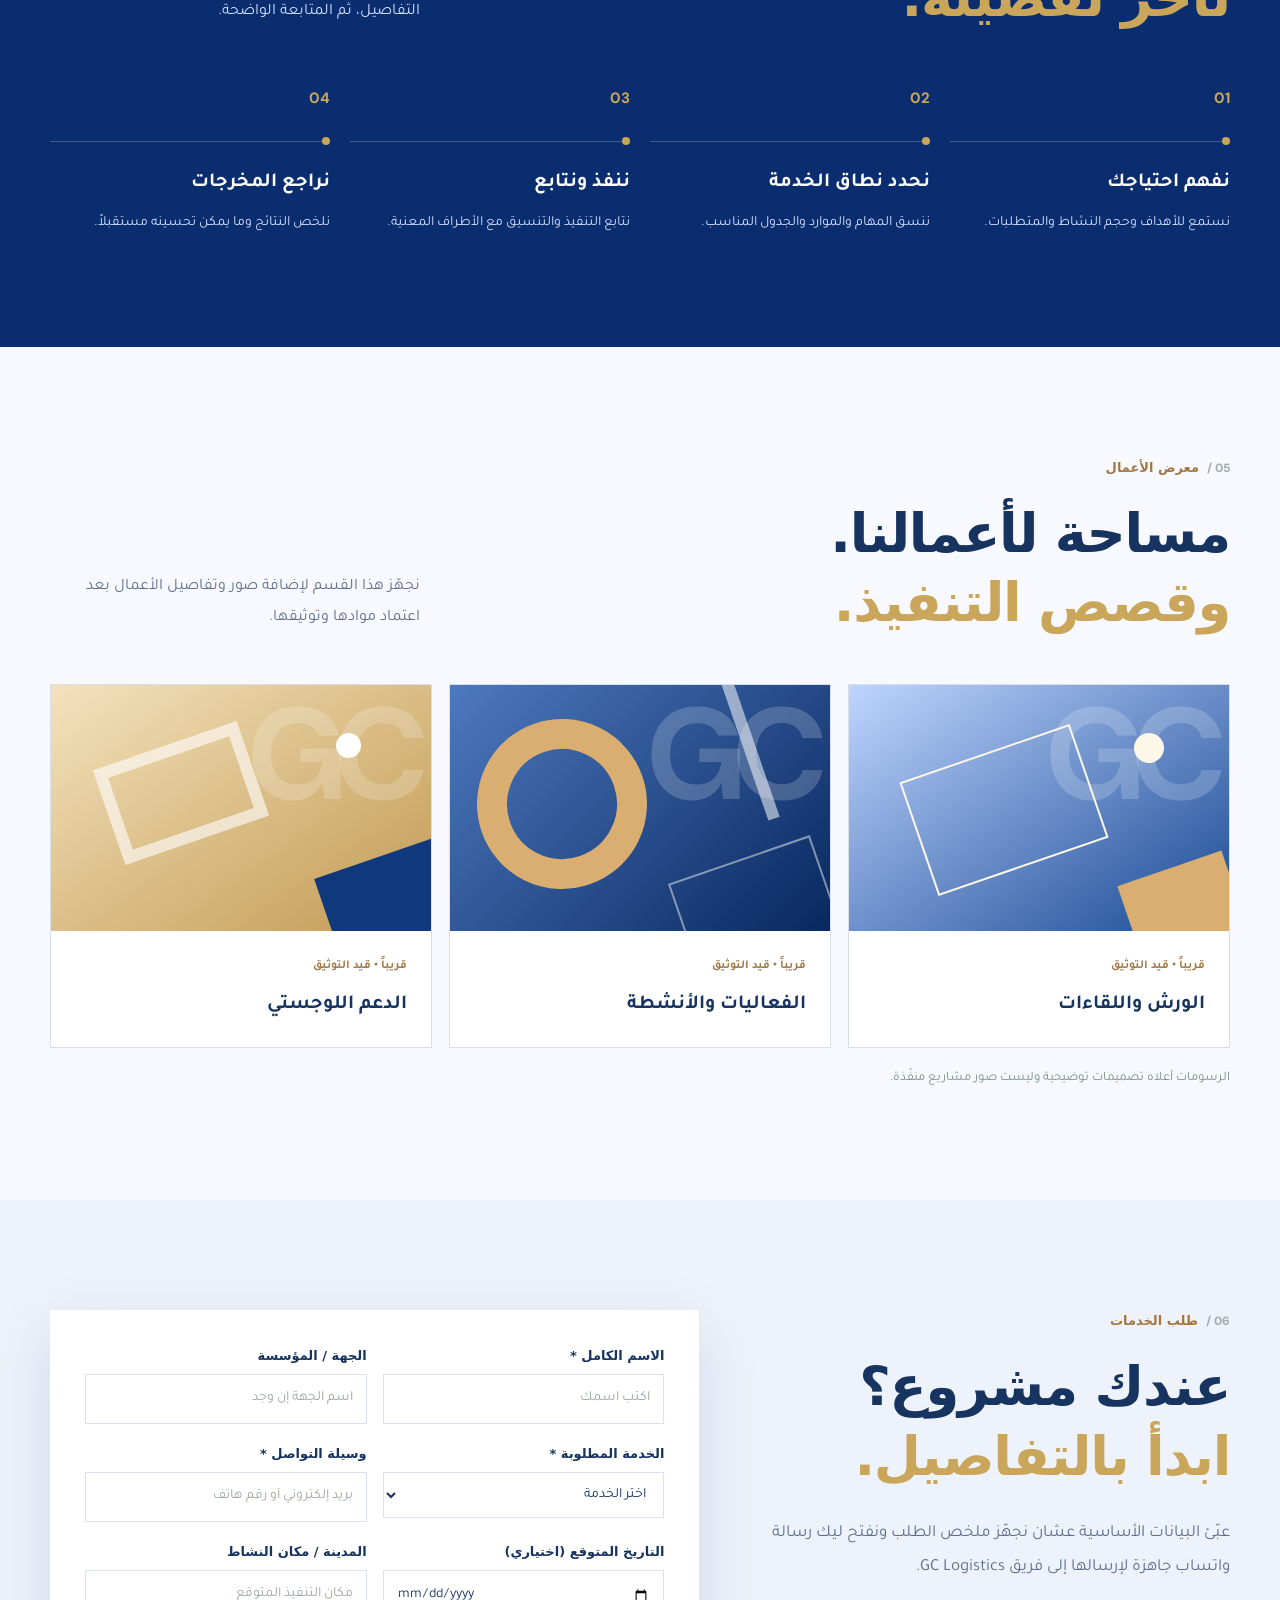
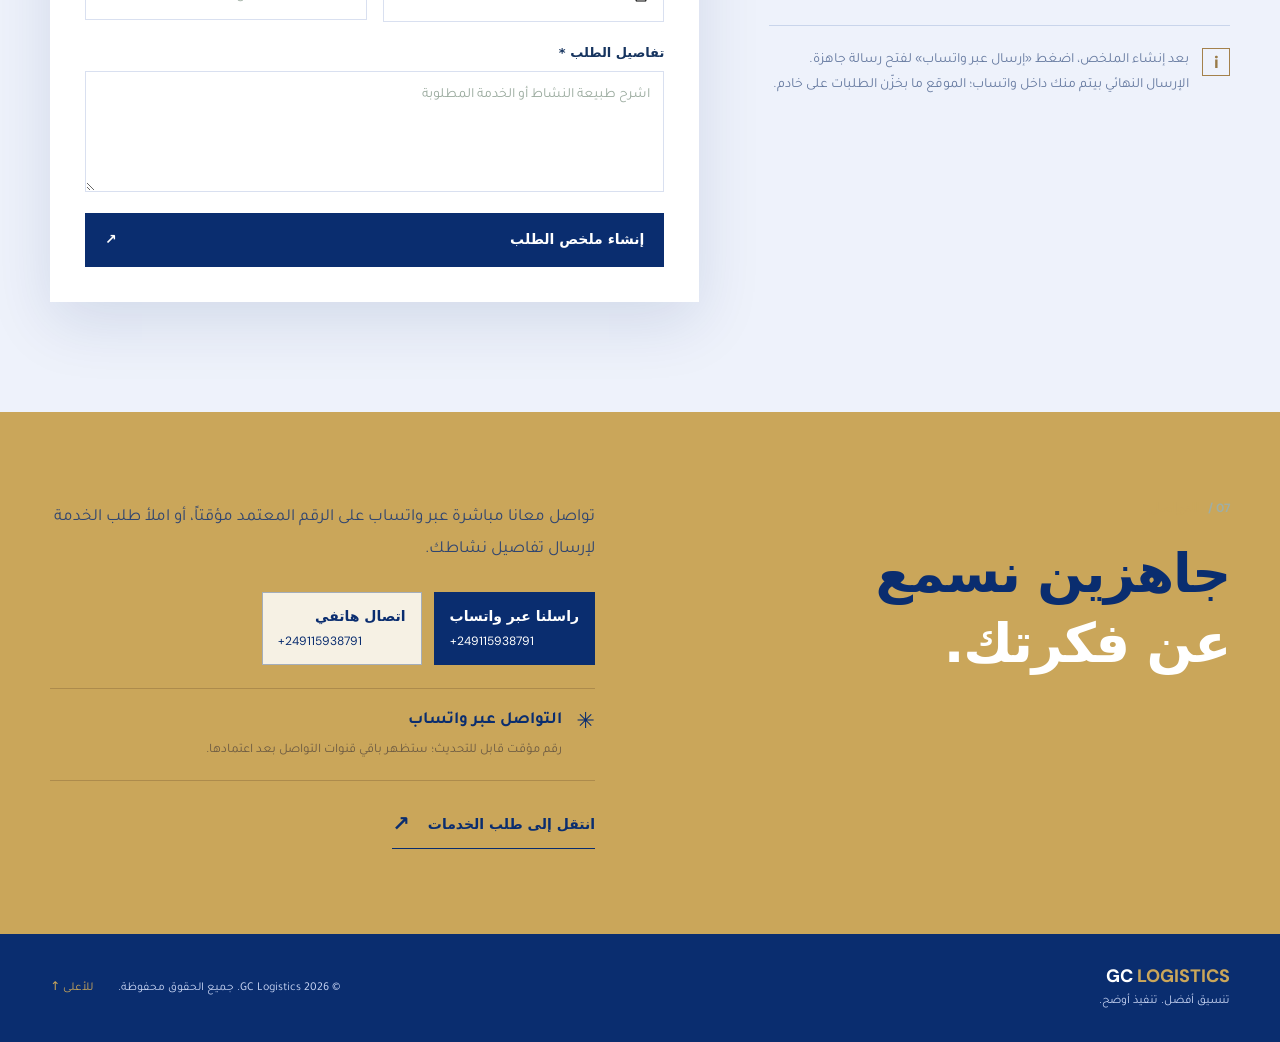
==== commit 4767a615: "Add files via upload" ====
--- a/index.html
+++ b/index.html
@@ -4,13 +4,14 @@
   <meta charset="utf-8">
   <meta name="viewport" content="width=device-width, initial-scale=1">
   <meta name="theme-color" content="#0a2d6f">
+  <!-- Edit CONTACT_SETTINGS in the script below to change WhatsApp, phone, email and social pages. -->
   <meta name="description" content="GC Logistic تقدم حلولاً لتنظيم الورش والفعاليات والمشتريات والخدمات اللوجستية للمنظمات والمؤسسات.">
   <meta property="og:type" content="website">
   <meta property="og:title" content="GC Logistics | خدمات لوجستية وتنظيمية">
   <meta property="og:description" content="تنظيم الفعاليات والورش والمشتريات وخدمات الدعم اللوجستي للمؤسسات والمنظمات.">
   <meta name="color-scheme" content="light">
   <title>GC Logistic | حلول لوجستية وتنظيمية</title>
-  <link rel="icon" href="data:image/svg+xml,%3Csvg%20xmlns%3D%22http%3A%2F%2Fwww.w3.org%2F2000%2Fsvg%22%20viewBox%3D%220%200%2064%2064%22%3E%3Crect%20width%3D%2264%22%20height%3D%2264%22%20rx%3D%2212%22%20fill%3D%22%23102c2b%22%2F%3E%3Cpath%20d%3D%22M10%2013H54V51H10Z%22%20fill%3D%22none%22%20stroke%3D%22%23d9ae70%22%20stroke-width%3D%222%22%2F%3E%3Ctext%20x%3D%2232%22%20y%3D%2239%22%20text-anchor%3D%22middle%22%20font-family%3D%22Arial%2Csans-serif%22%20font-size%3D%2222%22%20font-weight%3D%22bold%22%20fill%3D%22%23f0d09e%22%3EGC%3C%2Ftext%3E%3Cpath%20d%3D%22M49%2012L56%205%22%20stroke%3D%22%23d9ae70%22%20stroke-width%3D%223%22%2F%3E%3C%2Fsvg%3E%0A" type="image/svg+xml">
+  <link rel="icon" href="[data-uri]" type="image/webp">
   <link rel="preconnect" href="https://fonts.googleapis.com">
   <link rel="preconnect" href="https://fonts.gstatic.com" crossorigin>
   <link href="https://fonts.googleapis.com/css2?family=DM+Sans:wght@400;500;600;700;800&family=Tajawal:wght@400;500;600;700;800&display=swap" rel="stylesheet">
@@ -26,6 +27,18 @@
 @media(max-width:520px){.brand-icon{width:41px;height:41px}.brand-text strong{font-size:14px}.brand-text small{font-size:10px}.header-actions{margin-inline-start:auto}.hero-content{padding-top:5px}.hero-art{height:333px}.orbit{width:295px;height:220px}.orbit-b{width:350px;height:270px}.operations-card{width:235px;height:260px}.op-title{font-size:27px}.op-footer,.op-header{font-size:9px}.art-tag-one{top:49px}.art-tag-two{bottom:53px}.hero-base span:nth-child(1){display:none}.services-grid,.steps-grid,.field-grid{grid-template-columns:1fr}.service-card{min-height:225px;padding:24px}.steps-grid{gap:26px}.step-line{margin:12px 0}.form-panel{padding:22px 18px}.sector-item{gap:13px}.sector-item h3{font-size:16px}.hero-actions{flex-direction:column;align-items:stretch}.hero-secondary{align-self:flex-start}.hero-actions>.button{justify-content:space-between}}
 @media(prefers-reduced-motion:reduce){html{scroll-behavior:auto}*,*:before,*:after{animation-duration:.01ms!important;transition-duration:.01ms!important}}
 
+
+/* GC Logistics — editable contact channels */
+.contact-channels{display:flex;flex-wrap:wrap;gap:12px;margin:18px 0 23px}
+.contact-channel{border:1px solid rgba(12,49,109,.35);color:#0a2d6f;background:rgba(255,255,255,.84);padding:12px 15px;display:flex;flex-direction:column;gap:3px;max-width:100%;min-width:160px;transition:transform .2s,box-shadow .2s}
+.contact-channel:hover{transform:translateY(-2px);box-shadow:0 6px 20px rgba(8,38,83,.14)}
+.contact-channel strong{font-size:14px;font-weight:800}.contact-channel small{font-family:'DM Sans','Tajawal',sans-serif;font-size:12px;overflow-wrap:anywhere;direction:ltr;text-align:start}
+.contact-channel-primary{background:#0a2d6f;color:#fff;border-color:#0a2d6f}
+.button-whatsapp{background:#187447;color:#fff;width:100%;margin-top:13px;line-height:1.5}
+.button-whatsapp:hover{background:#135d39}
+.button-whatsapp:focus-visible{outline:3px solid #caa65a}
+.social-channel-heading{font-size:13px;font-weight:800;width:100%;margin:12px 0 0;color:#0a2d6f}
+@media(max-width:520px){.contact-channels{flex-direction:column}.contact-channel{width:100%}}
 </style>
   
 </head>
@@ -34,7 +47,7 @@
   <header class="site-header" id="top">
     <div class="container header-inner">
       <a href="#home" class="brand" aria-label="GC Logistics">
-        <span class="brand-logo-wrap"><img class="brand-logo" src="[data-uri]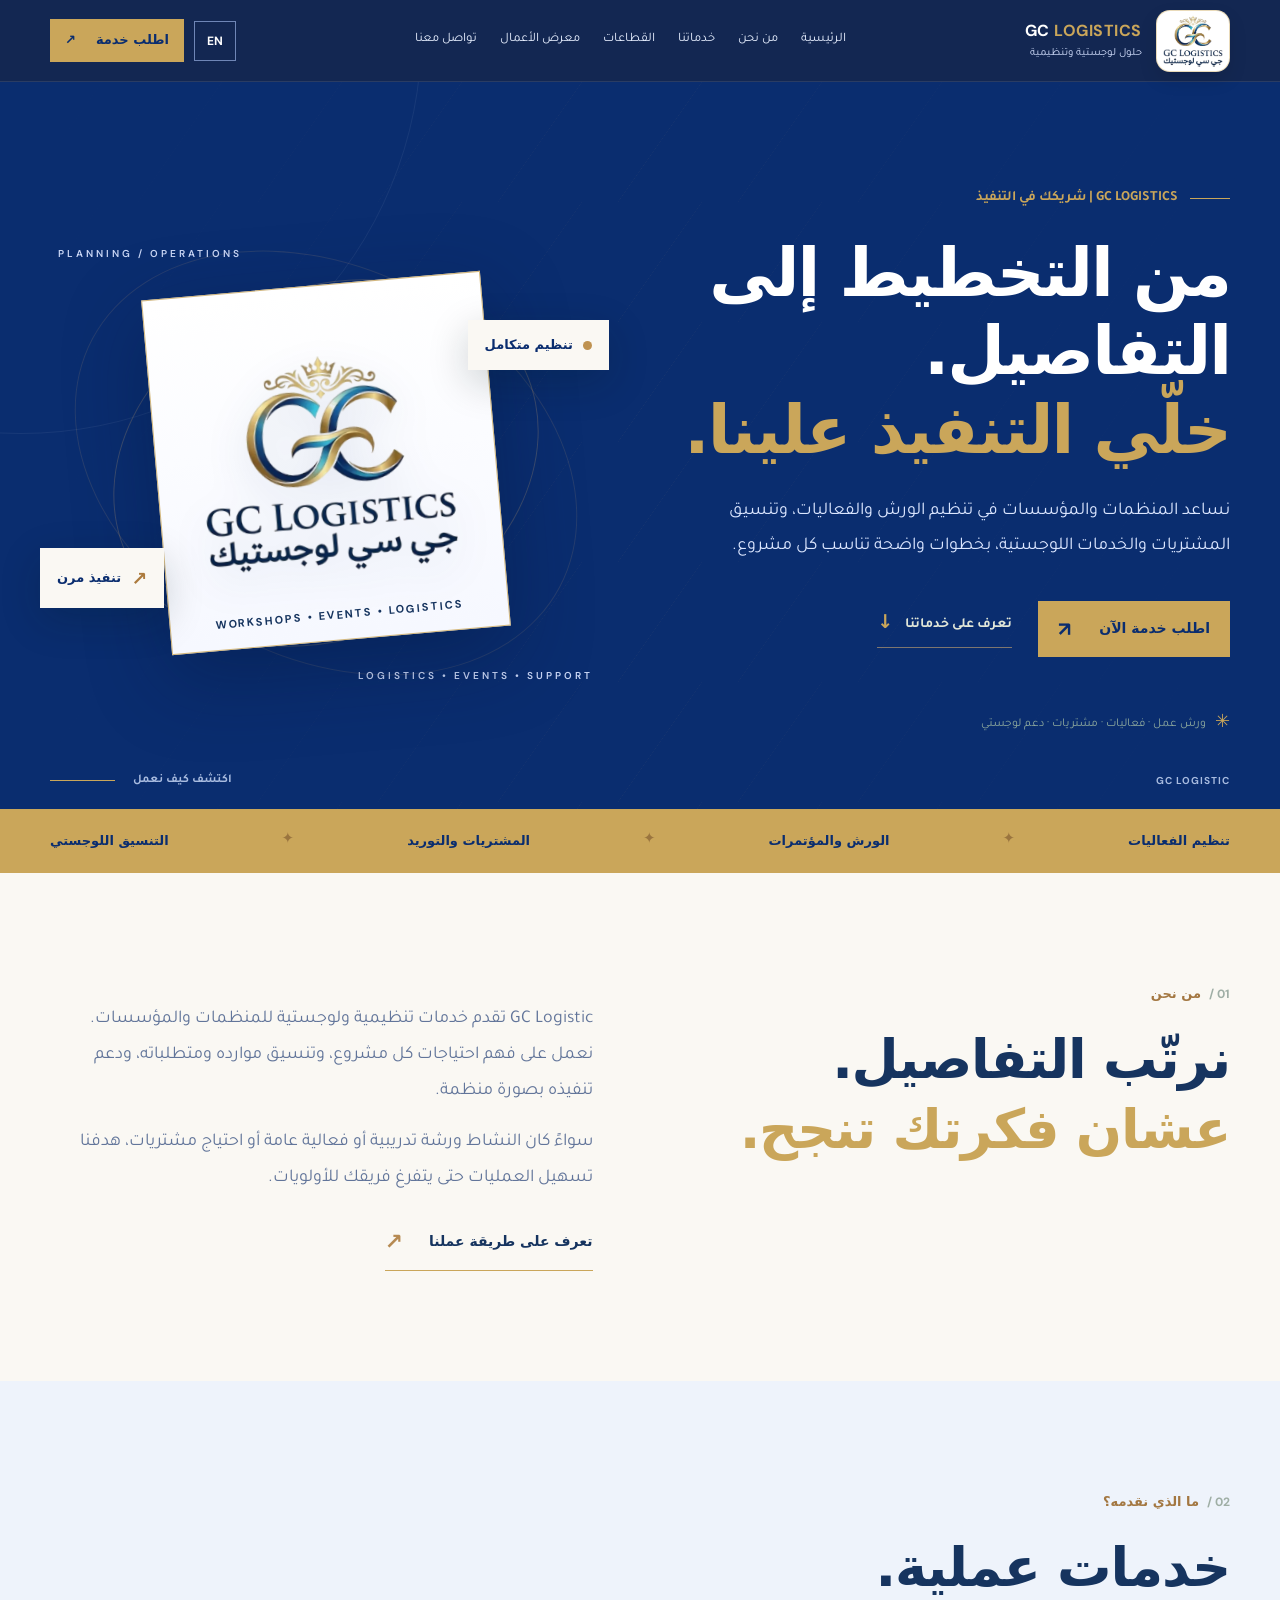
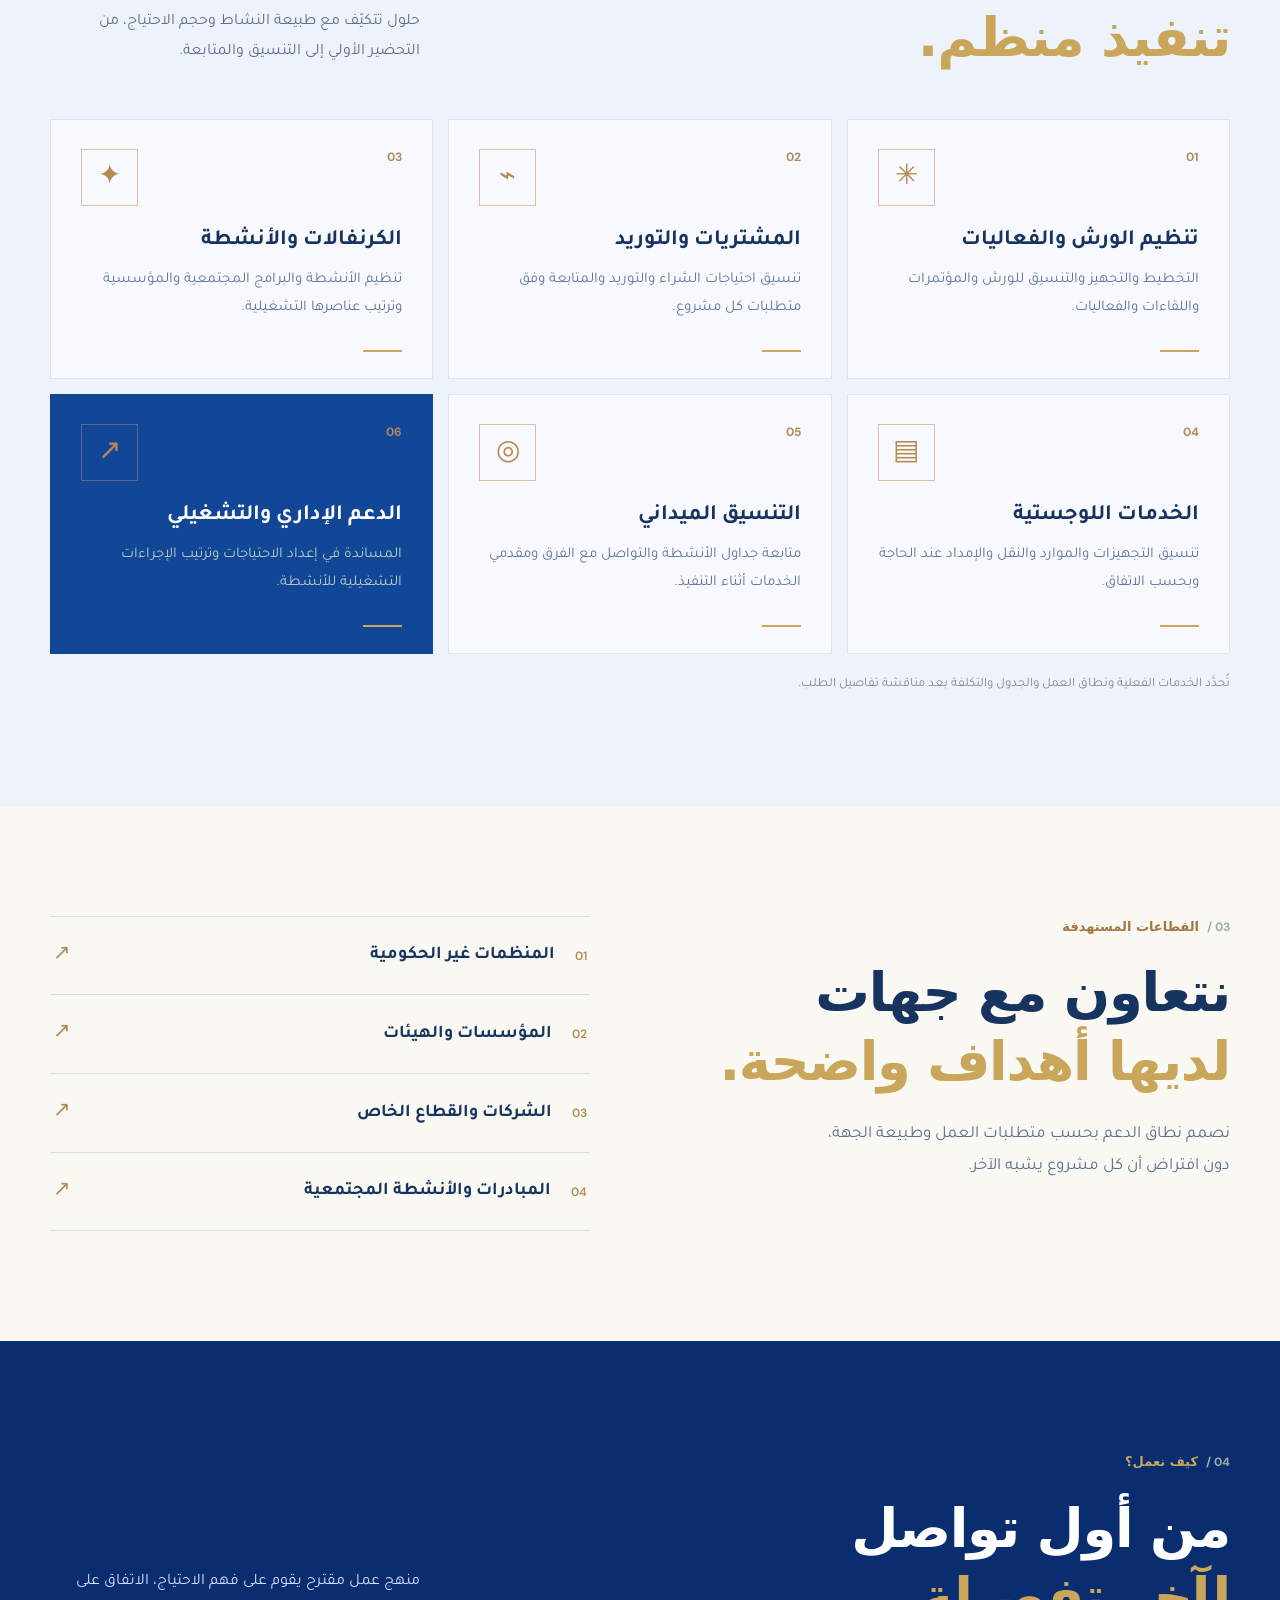
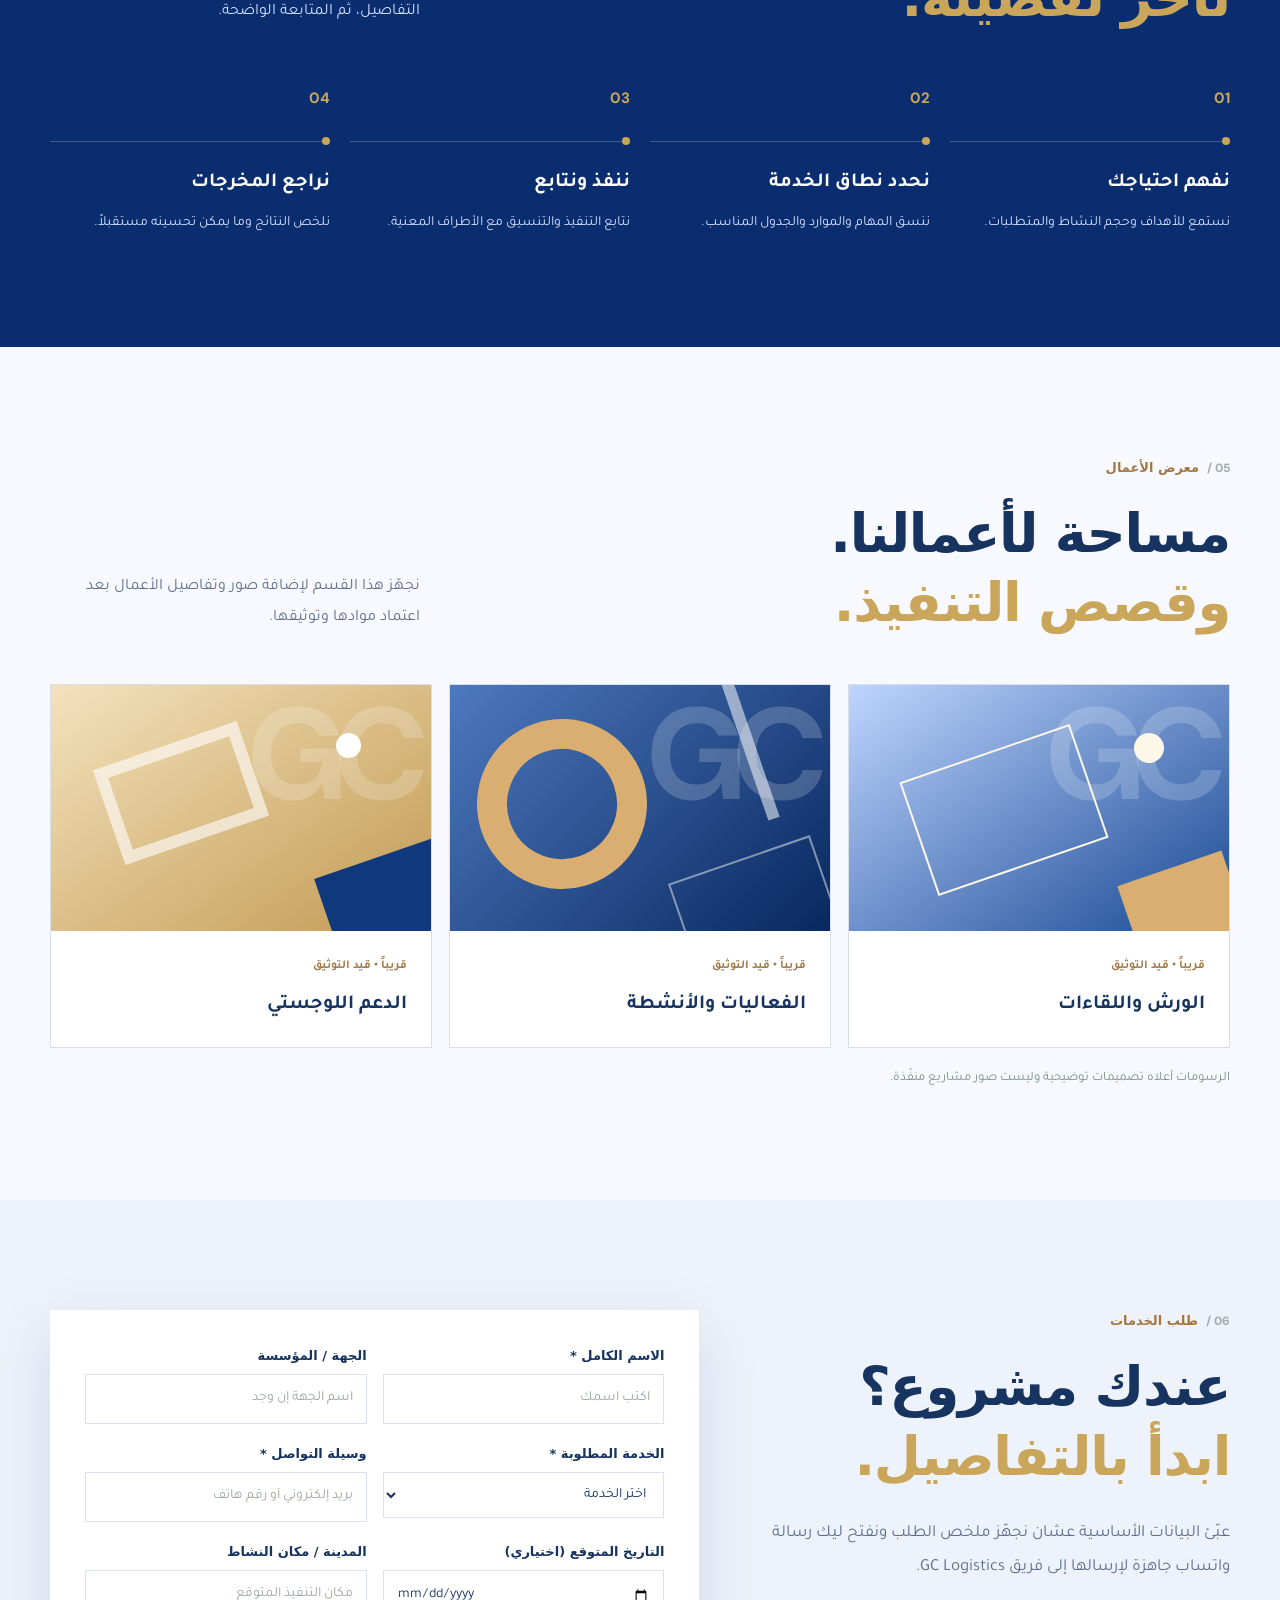
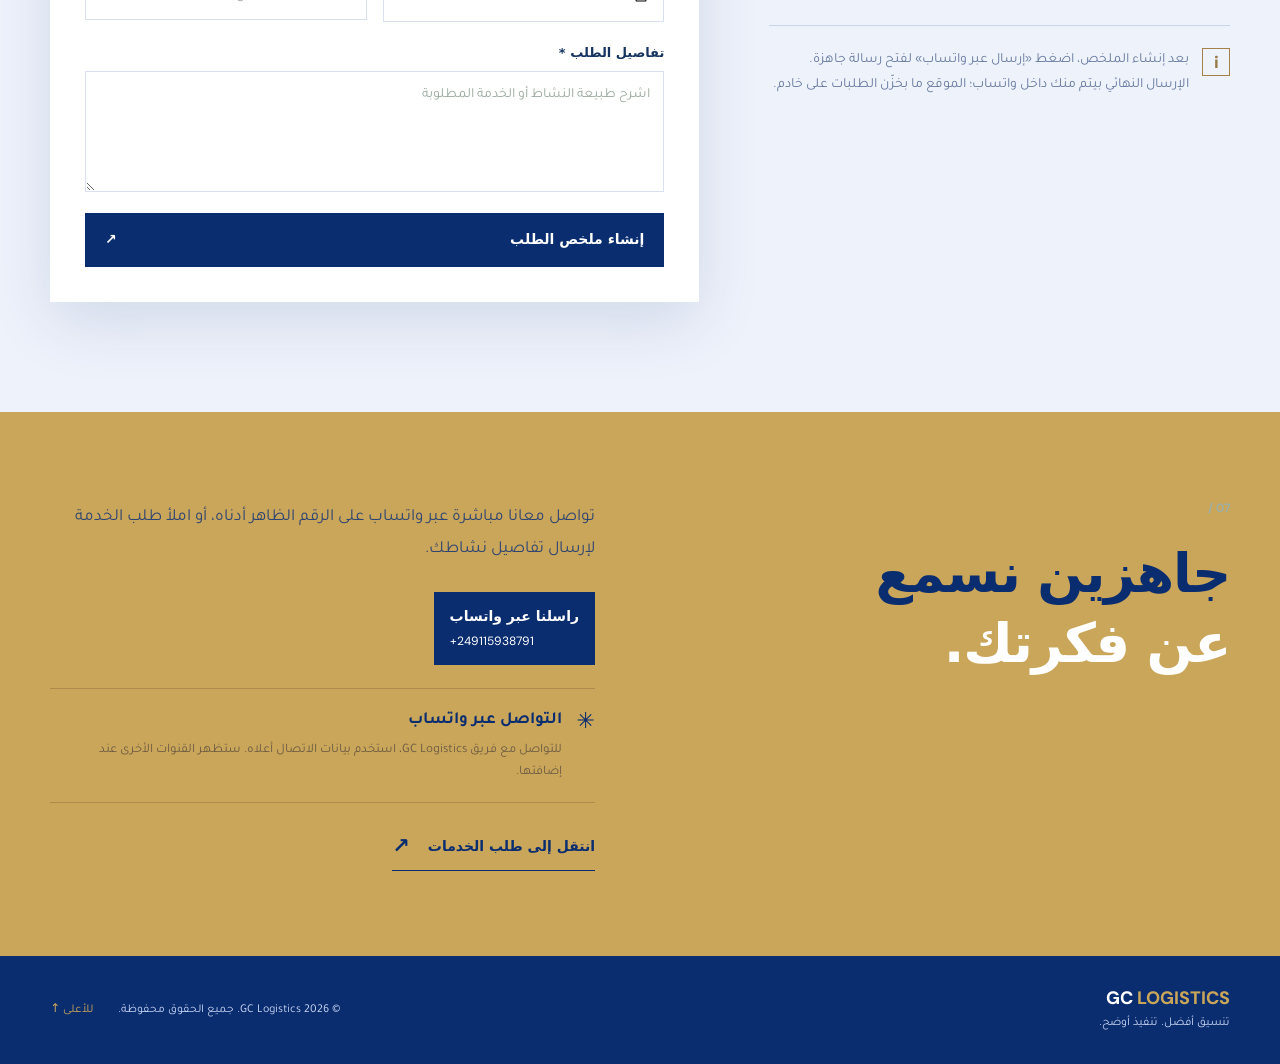
==== commit 5303e82d: "Add files via upload" ====
--- a/index.html
+++ b/index.html
@@ -201,7 +201,7 @@
     </section>
 
     <section class="contact-band" id="contact" aria-labelledby="contact-title">
-      <div class="container contact-layout"><div><div class="kicker"><span class="kicker-no">07 /</span> <span data-i18n="contactKicker">التواصل</span></div><h2 id="contact-title" data-i18n-html="contactTitle">جاهزين نسمع<br><em>عن فكرتك.</em></h2></div><div class="contact-details"><p data-i18n="contactText">بيانات الاتصال الرسمية للشركة ستُضاف هنا بعد اعتمادها. يمكنك الآن تجهيز تفاصيل طلبك من النموذج أعلاه.</p><div id="contactChannels" class="contact-channels" aria-live="polite"></div><div class="contact-pending"><span class="contact-pending-icon" aria-hidden="true">✳</span><div><strong data-i18n="contactPendingTitle">التواصل عبر واتساب</strong><small data-i18n="contactPendingText">رقم مؤقت قابل للتحديث؛ ستظهر باقي قنوات التواصل بعد اعتمادها.</small></div></div><a class="contact-link" href="#request"><span data-i18n="contactLink">انتقل إلى طلب الخدمات</span><span aria-hidden="true">↗</span></a></div></div>
+      <div class="container contact-layout"><div><div class="kicker"><span class="kicker-no">07 /</span> <span data-i18n="contactKicker">التواصل</span></div><h2 id="contact-title" data-i18n-html="contactTitle">جاهزين نسمع<br><em>عن فكرتك.</em></h2></div><div class="contact-details"><p data-i18n="contactText">تواصل معانا عبر واتساب أو الهاتف، أو عبّئ نموذج طلب الخدمات لإرسال تفاصيل نشاطك.</p><div id="contactChannels" class="contact-channels" aria-live="polite"></div><div class="contact-pending"><span class="contact-pending-icon" aria-hidden="true">✳</span><div><strong data-i18n="contactPendingTitle">التواصل عبر واتساب</strong><small data-i18n="contactPendingText">للتواصل مع فريق GC Logistics، استخدم بيانات الاتصال أعلاه. ستظهر القنوات الأخرى عند إضافتها.</small></div></div><a class="contact-link" href="#request"><span data-i18n="contactLink">انتقل إلى طلب الخدمات</span><span aria-hidden="true">↗</span></a></div></div>
     </section>
   </main>
   <footer class="footer"><div class="container footer-inner"><div class="footer-brand"><strong>GC <span>LOGISTICS</span></strong><small data-i18n="footerLine">تنسيق أفضل. تنفيذ أوضح.</small></div><div class="footer-end"><span><span>© <span id="year">2026</span> GC Logistics.</span> <span data-i18n="rights">جميع الحقوق محفوظة.</span></span><a href="#top" data-i18n="backTop">للأعلى ↑</a></div></div></footer>
@@ -217,7 +217,7 @@
    Notice: Editing the website source is restricted to repository owners.
 */
 const CONTACT_SETTINGS = {
-  whatsapp: '+249115938791',     // رقم واتساب مبدئي — غيّره لاحقاً
+  whatsapp: '+249115938791',     // رقم واتساب الشركة — يمكن تحديثه لاحقاً
   phone: '',                     // رقم المكالمات إن اختلف؛ الفارغ يستخدم رقم واتساب
   email: '',                     // مثال مستقبلي: 'contact@example.com'
   social: {
@@ -245,7 +245,7 @@
     portfolioKicker:'معرض الأعمال',portfolioTitle:'مساحة لأعمالنا.<br><em>وقصص التنفيذ.</em>',portfolioText:'نجهّز هذا القسم لإضافة صور وتفاصيل الأعمال بعد اعتماد موادها وتوثيقها.',portfolioStatus:'قريباً • قيد التوثيق',portfolio1:'الورش واللقاءات',portfolio2:'الفعاليات والأنشطة',portfolio3:'الدعم اللوجستي',portfolioNote:'الرسومات أعلاه تصميمات توضيحية وليست صور مشاريع منفّذة.',
     requestKicker:'طلب الخدمات',requestTitle:'عندك مشروع؟<br><em>ابدأ بالتفاصيل.</em>',requestText:'عبّئ البيانات الأساسية عشان نجهّز ملخص الطلب ونفتح ليك رسالة واتساب جاهزة لإرسالها إلى فريق GC Logistics.',requestNotice:'بعد إنشاء الملخص، اضغط «إرسال عبر واتساب» لفتح رسالة جاهزة. الإرسال النهائي بيتم منك داخل واتساب؛ الموقع ما بخزّن الطلبات على خادم.',labelName:'الاسم الكامل *',phName:'اكتب اسمك',labelOrg:'الجهة / المؤسسة',phOrg:'اسم الجهة إن وجد',labelService:'الخدمة المطلوبة *',optionSelect:'اختر الخدمة',optionEvents:'تنظيم الورش والفعاليات',optionProcurement:'المشتريات والتوريد',optionCarnivals:'الكرنفالات والأنشطة',optionLogistics:'الخدمات اللوجستية',optionOnsite:'التنسيق الميداني',optionOperations:'الدعم الإداري والتشغيلي',optionOther:'خدمة أخرى / استفسار',labelContact:'وسيلة التواصل *',phContact:'بريد إلكتروني أو رقم هاتف',labelDate:'التاريخ المتوقع (اختياري)',labelCity:'المدينة / مكان النشاط',phCity:'مكان التنفيذ المتوقع',labelDetails:'تفاصيل الطلب *',phDetails:'اشرح طبيعة النشاط أو الخدمة المطلوبة',createSummary:'إنشاء ملخص الطلب',summaryTitle:'ملخص طلبك',summaryReady:'جاهز للإرسال',summaryLabel:'ملخص الطلب',copySummary:'نسخ الملخص',copied:'تم نسخ الملخص بنجاح.',copyFailed:'تعذر النسخ التلقائي؛ حدّد النص وانسخه يدوياً.',validation:'رجاءً أكمِل الاسم والخدمة ووسيلة التواصل وتفاصيل الطلب (10 أحرف على الأقل).',
     summaryHeading:'طلب خدمة — GC Logistics',summaryName:'الاسم',summaryOrg:'الجهة',summaryService:'الخدمة',summaryContact:'وسيلة التواصل',summaryDate:'التاريخ المتوقع',summaryCity:'مكان النشاط',summaryDetails:'تفاصيل الطلب',summaryUnknown:'غير محدد',
-    contactKicker:'التواصل',contactTitle:'جاهزين نسمع<br><em>عن فكرتك.</em>',contactText:'تواصل معانا مباشرة عبر واتساب على الرقم المعتمد مؤقتاً، أو املأ طلب الخدمة لإرسال تفاصيل نشاطك.',contactPendingTitle:'التواصل عبر واتساب',contactPendingText:'رقم مؤقت قابل للتحديث؛ ستظهر باقي قنوات التواصل بعد اعتمادها.',contactLink:'انتقل إلى طلب الخدمات',footerLine:'تنسيق أفضل. تنفيذ أوضح.',rights:'جميع الحقوق محفوظة.',backTop:'للأعلى ↑',menuOpen:'فتح القائمة',menuClose:'إغلاق القائمة',whatsappSend:'إرسال الطلب عبر واتساب',whatsappOpen:'سيتم فتح واتساب برسالة جاهزة. راجعها واضغط إرسال هناك.',whatsappDirect:'راسلنا عبر واتساب',callPhone:'اتصال هاتفي',emailUs:'البريد الإلكتروني',socialFollow:'حسابات التواصل',temporaryLabel:'الرقم المعتمد حالياً (مؤقت)'
+    contactKicker:'التواصل',contactTitle:'جاهزين نسمع<br><em>عن فكرتك.</em>',contactText:'تواصل معانا مباشرة عبر واتساب على الرقم الظاهر أدناه، أو املأ طلب الخدمة لإرسال تفاصيل نشاطك.',contactPendingTitle:'التواصل عبر واتساب',contactPendingText:'للتواصل مع فريق GC Logistics، استخدم بيانات الاتصال أعلاه. ستظهر القنوات الأخرى عند إضافتها.',contactLink:'انتقل إلى طلب الخدمات',footerLine:'تنسيق أفضل. تنفيذ أوضح.',rights:'جميع الحقوق محفوظة.',backTop:'للأعلى ↑',menuOpen:'فتح القائمة',menuClose:'إغلاق القائمة',whatsappSend:'إرسال الطلب عبر واتساب',whatsappOpen:'سيتم فتح واتساب برسالة جاهزة. راجعها واضغط إرسال هناك.',whatsappDirect:'راسلنا عبر واتساب',callPhone:'اتصال هاتفي',emailUs:'البريد الإلكتروني',socialFollow:'حسابات التواصل'
   },
   en: {
     pageTitle:'GC Logistics | Event & Logistics Support',metaDescription:'GC Logistic provides event organization, procurement, and logistics coordination services for organizations and institutions.',
@@ -259,7 +259,7 @@
     portfolioKicker:'Portfolio',portfolioTitle:'A place for our work.<br><em>And the stories behind it.</em>',portfolioText:'This section is reserved for verified project photographs and details once approved for publication.',portfolioStatus:'Coming soon • awaiting documentation',portfolio1:'Workshops & meetings',portfolio2:'Events & activities',portfolio3:'Logistics support',portfolioNote:'These graphics are illustrative placeholders, not photographs of completed projects.',
     requestKicker:'Service request',requestTitle:'Have a project?<br><em>Start with the brief.</em>',requestText:'Enter your project details to create a request summary and open a prefilled WhatsApp message to GC Logistics.',requestNotice:'Generate your summary, then tap Send via WhatsApp to open a prefilled message. You must press Send in WhatsApp yourself; this site does not store submissions.',labelName:'Full name *',phName:'Enter your name',labelOrg:'Organization',phOrg:'Organization name (if any)',labelService:'Requested service *',optionSelect:'Select a service',optionEvents:'Workshops & events',optionProcurement:'Procurement & supply',optionCarnivals:'Carnivals & activities',optionLogistics:'Logistics support',optionOnsite:'On-site coordination',optionOperations:'Administrative support',optionOther:'Other / inquiry',labelContact:'Contact detail *',phContact:'Email or phone number',labelDate:'Expected date (optional)',labelCity:'City / activity location',phCity:'Expected location',labelDetails:'Request details *',phDetails:'Describe your activity or service needs',createSummary:'Generate request summary',summaryTitle:'Your request summary',summaryReady:'Ready to send',summaryLabel:'Service request summary',copySummary:'Copy summary',copied:'Summary copied successfully.',copyFailed:'Automatic copying failed; select and copy the text manually.',validation:'Please complete your name, service, contact details, and a description (at least 10 characters).',
     summaryHeading:'Service request — GC Logistics',summaryName:'Name',summaryOrg:'Organization',summaryService:'Service',summaryContact:'Contact',summaryDate:'Expected date',summaryCity:'Activity location',summaryDetails:'Request details',summaryUnknown:'Not provided',
-    contactKicker:'Contact',contactTitle:'Tell us<br><em>about your idea.</em>',contactText:'Contact us on our temporary WhatsApp number, or complete a service request to share your project brief.',contactPendingTitle:'WhatsApp contact',contactPendingText:'This number is temporary and can be updated; additional channels will appear once approved.',contactLink:'Go to service request',footerLine:'Better coordination. Clearer execution.',rights:'All rights reserved.',backTop:'Back to top ↑',menuOpen:'Open navigation',menuClose:'Close navigation',whatsappSend:'Send request via WhatsApp',whatsappOpen:'WhatsApp will open with a prepared message. Review and press Send there.',whatsappDirect:'Message us on WhatsApp',callPhone:'Call us',emailUs:'Email us',socialFollow:'Social channels',temporaryLabel:'Current contact number (temporary)'
+    contactKicker:'Contact',contactTitle:'Tell us<br><em>about your idea.</em>',contactText:'Contact us through WhatsApp using the number below, or complete a service request to share your project brief.',contactPendingTitle:'WhatsApp contact',contactPendingText:'Contact our team using the details above. More channels will appear when added.',contactLink:'Go to service request',footerLine:'Better coordination. Clearer execution.',rights:'All rights reserved.',backTop:'Back to top ↑',menuOpen:'Open navigation',menuClose:'Close navigation',whatsappSend:'Send request via WhatsApp',whatsappOpen:'WhatsApp will open with a prepared message. Review and press Send there.',whatsappDirect:'Message us on WhatsApp',callPhone:'Call us',emailUs:'Email us',socialFollow:'Social channels'
   }
 };
 
@@ -296,12 +296,8 @@
   const t=translations[currentLanguage];
   contactChannels.replaceChildren();
   const whatsapp=digitsOnly(CONTACT_SETTINGS.whatsapp);
-  const phone=digitsOnly(CONTACT_SETTINGS.phone||CONTACT_SETTINGS.whatsapp);
   if(whatsapp){
     contactChannels.appendChild(createChannel(t.whatsappDirect,CONTACT_SETTINGS.whatsapp,whatsappUrl(),true));
-  }
-  if(phone){
-    contactChannels.appendChild(createChannel(t.callPhone,CONTACT_SETTINGS.phone||CONTACT_SETTINGS.whatsapp,`tel:+${phone}`));
   }
   const email=String(CONTACT_SETTINGS.email||'').trim();
   if(email && /^[^\s@]+@[^\s@]+\.[^\s@]+$/.test(email)){
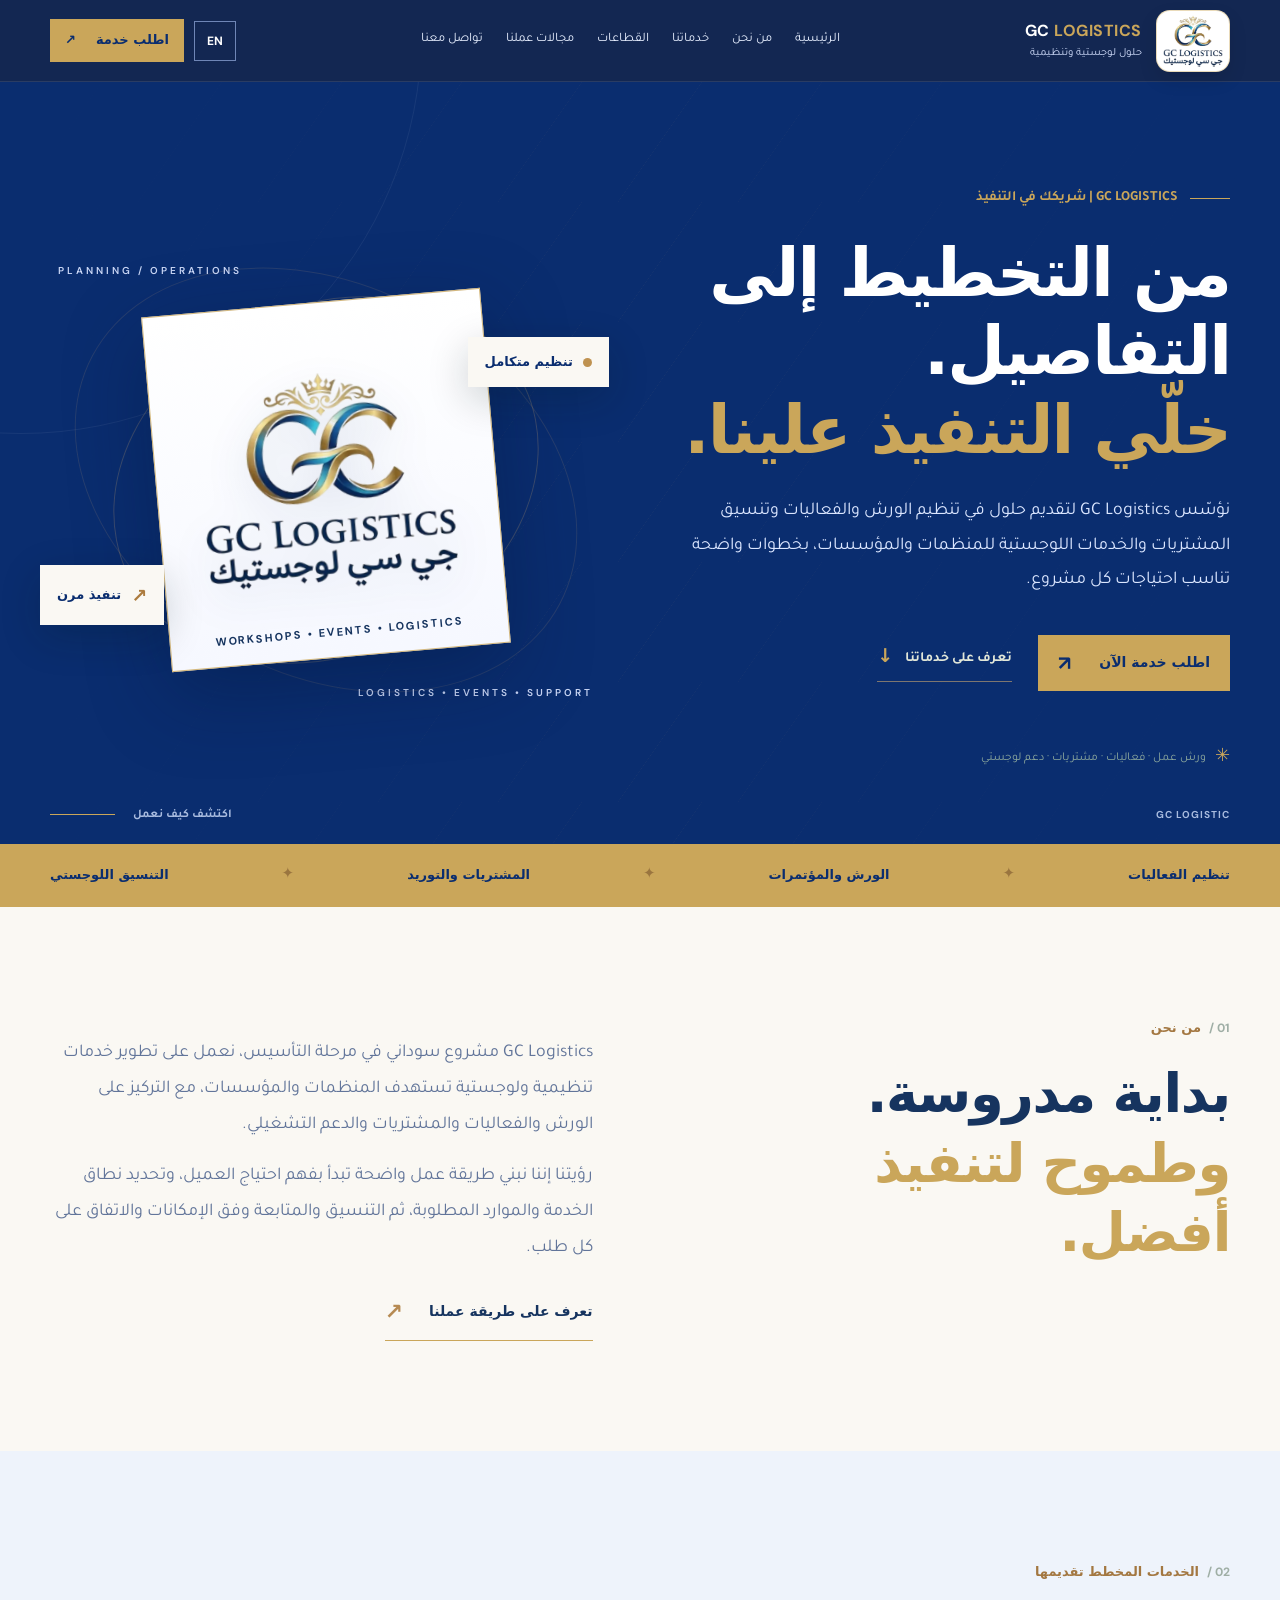
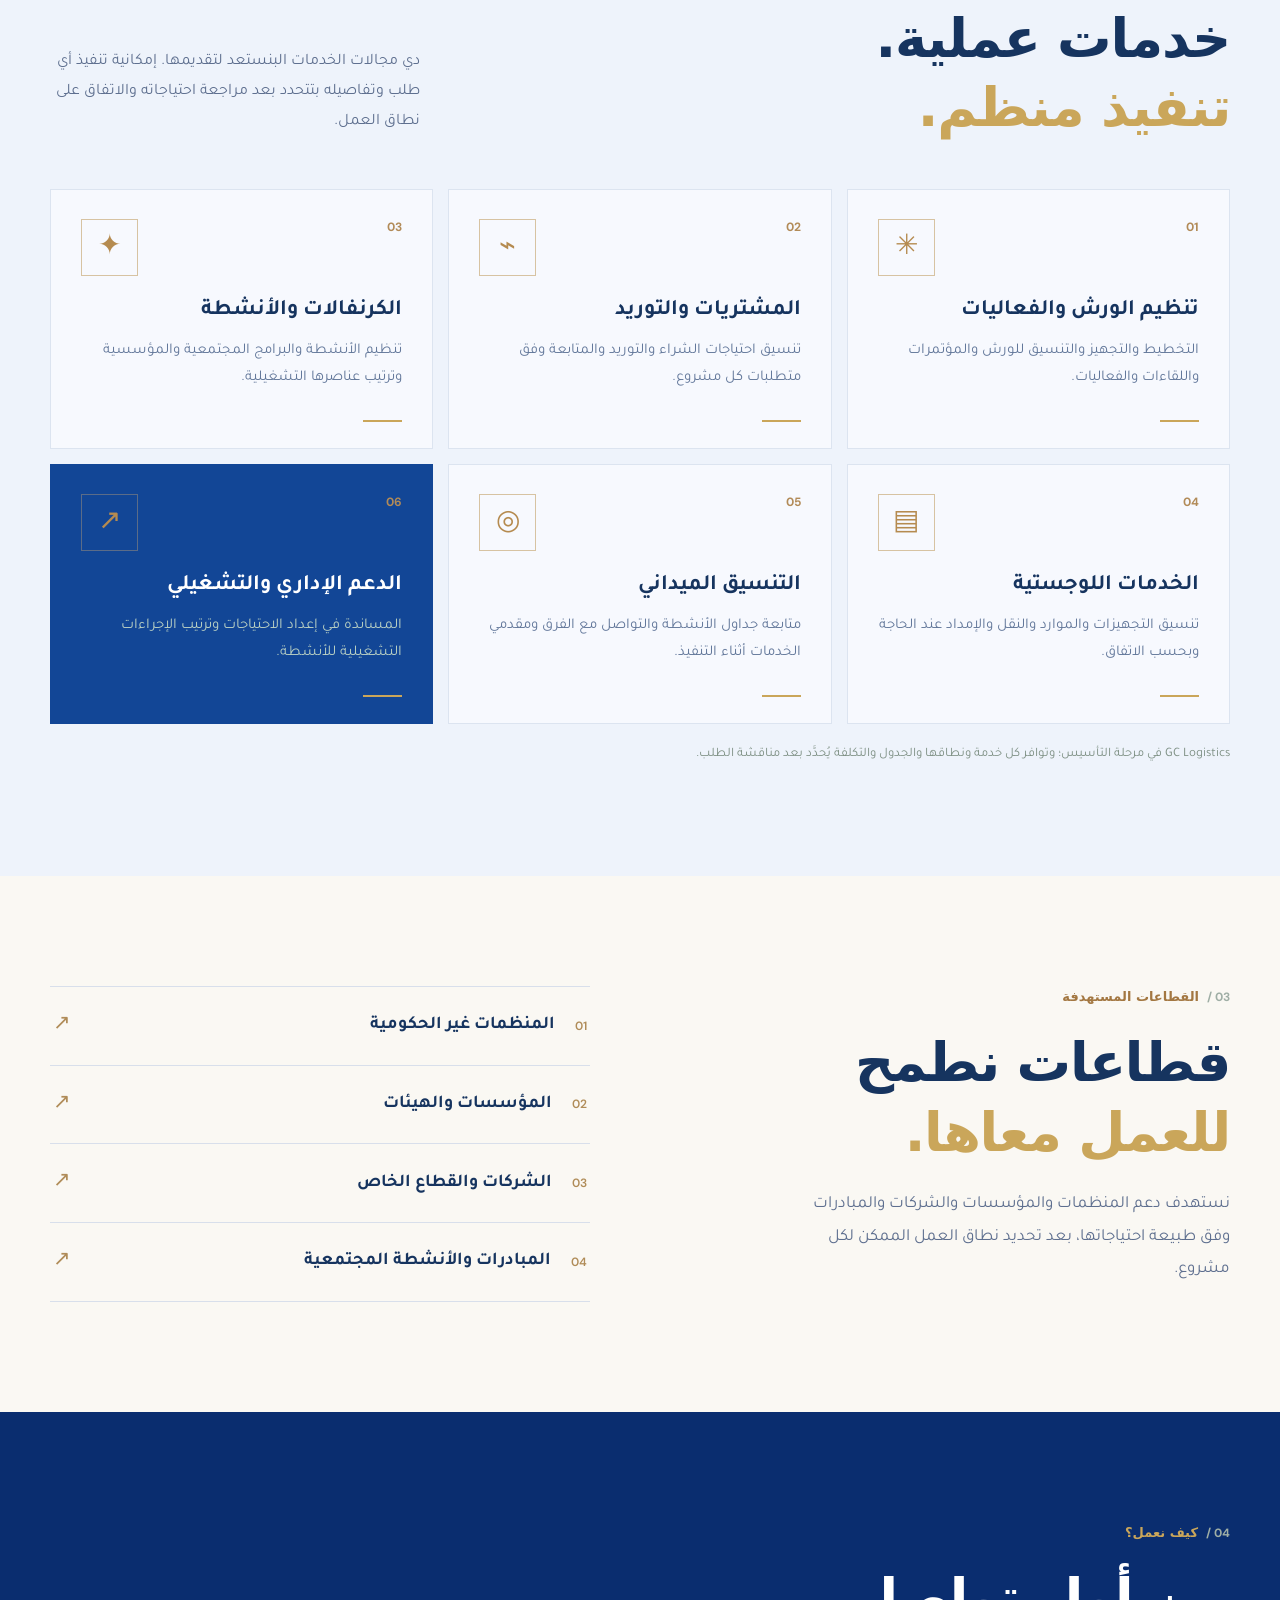
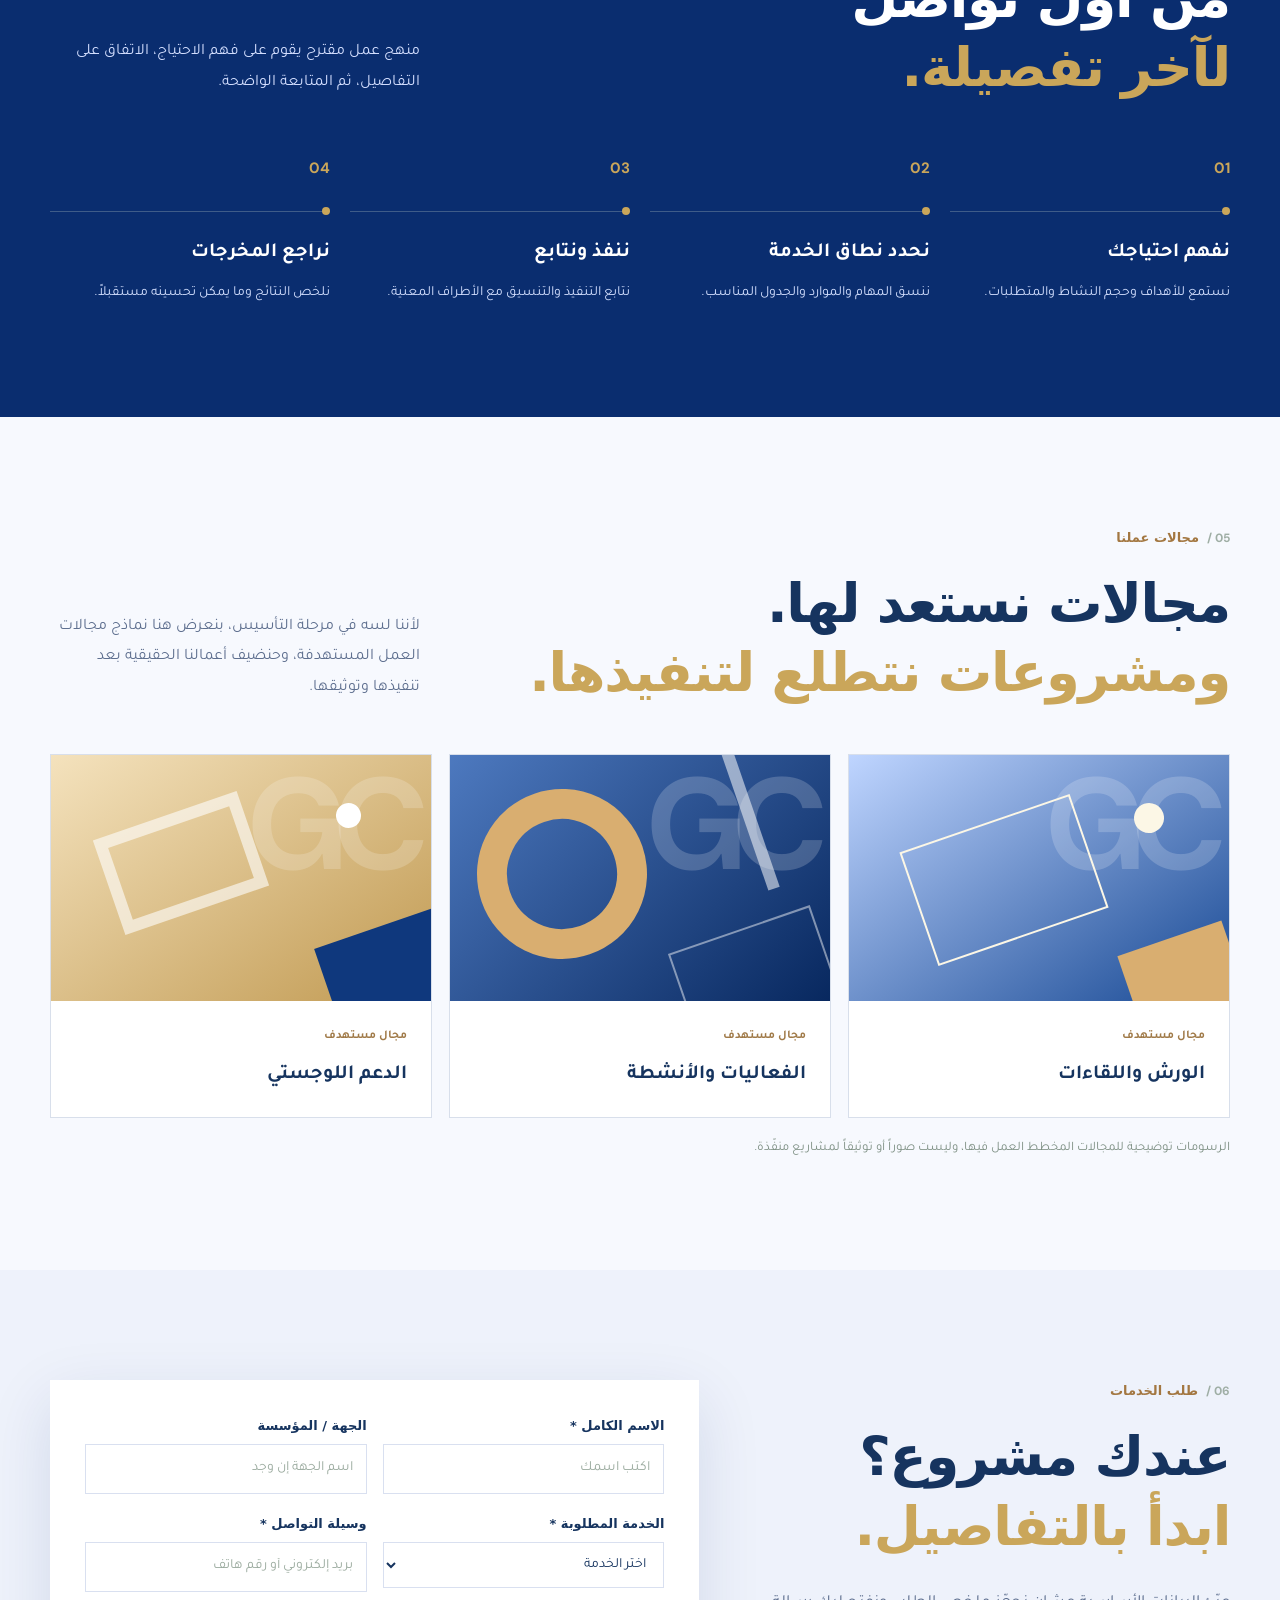
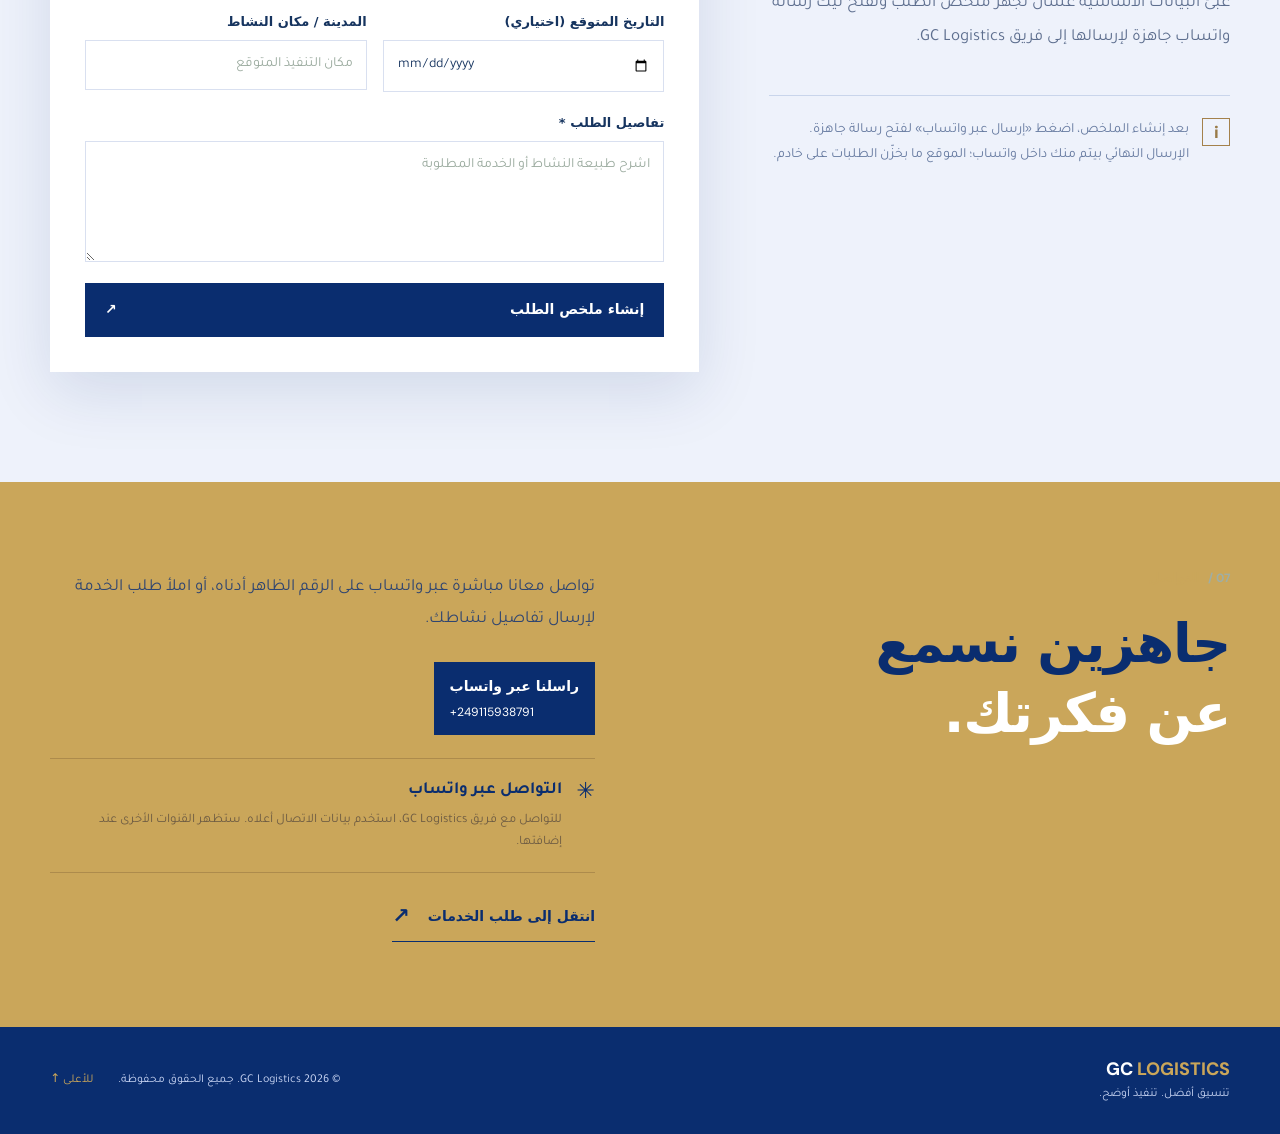
==== commit 2a69f1b0: "Add files via upload" ====
--- a/index.html
+++ b/index.html
@@ -5,7 +5,7 @@
   <meta name="viewport" content="width=device-width, initial-scale=1">
   <meta name="theme-color" content="#0a2d6f">
   <!-- Edit CONTACT_SETTINGS in the script below to change WhatsApp, phone, email and social pages. -->
-  <meta name="description" content="GC Logistic تقدم حلولاً لتنظيم الورش والفعاليات والمشتريات والخدمات اللوجستية للمنظمات والمؤسسات.">
+  <meta name="description" content="GC Logistics مشروع في مرحلة التأسيس، يخطط لتقديم خدمات تنظيم الورش والفعاليات وتنسيق المشتريات والدعم اللوجستي للمنظمات والمؤسسات.">
   <meta property="og:type" content="website">
   <meta property="og:title" content="GC Logistics | خدمات لوجستية وتنظيمية">
   <meta property="og:description" content="تنظيم الفعاليات والورش والمشتريات وخدمات الدعم اللوجستي للمؤسسات والمنظمات.">
@@ -55,7 +55,7 @@
         <a href="#about" data-i18n="navAbout">من نحن</a>
         <a href="#services" data-i18n="navServices">خدماتنا</a>
         <a href="#sectors" data-i18n="navSectors">القطاعات</a>
-        <a href="#portfolio" data-i18n="navPortfolio">معرض الأعمال</a>
+        <a href="#portfolio" data-i18n="navPortfolio">مجالات عملنا</a>
         <a href="#contact" data-i18n="navContact">تواصل معنا</a>
       </nav>
       <div class="header-actions">
@@ -73,7 +73,7 @@
         <div class="hero-content">
           <div class="eyebrow"><span class="eyebrow-line"></span><span data-i18n="heroKicker">GC LOGISTIC | شريكك في التنفيذ</span></div>
           <h1 id="hero-title" data-i18n-html="heroTitle">من التخطيط إلى التفاصيل.<br><em>خلّي التنفيذ علينا.</em></h1>
-          <p data-i18n="heroText">نساعد المنظمات والمؤسسات في تنظيم الورش والفعاليات، وتنسيق المشتريات والخدمات اللوجستية، بخطوات واضحة تناسب كل مشروع.</p>
+          <p data-i18n="heroText">نؤسّس GC Logistics لتقديم حلول في تنظيم الورش والفعاليات وتنسيق المشتريات والخدمات اللوجستية للمنظمات والمؤسسات، بخطوات واضحة تناسب احتياجات كل مشروع.</p>
           <div class="hero-actions">
             <a class="button button-gold" href="#request"><span data-i18n="heroPrimary">اطلب خدمة الآن</span><span class="button-arrow" aria-hidden="true">↗</span></a>
             <a class="hero-secondary" href="#services"><span data-i18n="heroSecondary">تعرف على خدماتنا</span><span aria-hidden="true">↓</span></a>
@@ -108,11 +108,11 @@
       <div class="container about-grid">
         <div class="section-heading">
           <div class="kicker"><span class="kicker-no">01 /</span> <span data-i18n="aboutKicker">من نحن</span></div>
-          <h2 id="about-title" data-i18n-html="aboutTitle">نرتّب التفاصيل.<br><em>عشان فكرتك تنجح.</em></h2>
+          <h2 id="about-title" data-i18n-html="aboutTitle">بداية مدروسة.<br><em>وطموح لتنفيذ أفضل.</em></h2>
         </div>
         <div class="about-copy">
-          <p data-i18n="aboutText">GC Logistic تقدم خدمات تنظيمية ولوجستية للمنظمات والمؤسسات. نعمل على فهم احتياجات كل مشروع، وتنسيق موارده ومتطلباته، ودعم تنفيذه بصورة منظمة.</p>
-          <p data-i18n="aboutText2">سواءً كان النشاط ورشة تدريبية أو فعالية عامة أو احتياج مشتريات، هدفنا تسهيل العمليات حتى يتفرغ فريقك للأولويات.</p>
+          <p data-i18n="aboutText">GC Logistics مشروع سوداني في مرحلة التأسيس، نعمل على تطوير خدمات تنظيمية ولوجستية تستهدف المنظمات والمؤسسات، مع التركيز على الورش والفعاليات والمشتريات والدعم التشغيلي.</p>
+          <p data-i18n="aboutText2">رؤيتنا إننا نبني طريقة عمل واضحة تبدأ بفهم احتياج العميل، وتحديد نطاق الخدمة والموارد المطلوبة، ثم التنسيق والمتابعة وفق الإمكانات والاتفاق على كل طلب.</p>
           <a class="text-arrow" href="#approach"><span data-i18n="aboutLink">تعرف على طريقة عملنا</span><span aria-hidden="true">↗</span></a>
         </div>
       </div>
@@ -121,8 +121,8 @@
     <section class="section section-services" id="services" aria-labelledby="services-title">
       <div class="container">
         <div class="section-top">
-          <div><div class="kicker"><span class="kicker-no">02 /</span> <span data-i18n="servicesKicker">ما الذي نقدمه؟</span></div><h2 id="services-title" data-i18n-html="servicesTitle">خدمات عملية.<br><em>تنفيذ منظم.</em></h2></div>
-          <p data-i18n="servicesIntro">حلول تتكيّف مع طبيعة النشاط وحجم الاحتياج، من التحضير الأولي إلى التنسيق والمتابعة.</p>
+          <div><div class="kicker"><span class="kicker-no">02 /</span> <span data-i18n="servicesKicker">الخدمات المخطط تقديمها</span></div><h2 id="services-title" data-i18n-html="servicesTitle">خدمات عملية.<br><em>تنفيذ منظم.</em></h2></div>
+          <p data-i18n="servicesIntro">دي مجالات الخدمات البنستعد لتقديمها. إمكانية تنفيذ أي طلب وتفاصيله بتتحدد بعد مراجعة احتياجاته والاتفاق على نطاق العمل.</p>
         </div>
         <div class="services-grid">
           <article class="service-card"><div class="service-card-top"><span>01</span><span class="service-symbol" aria-hidden="true">✳</span></div><h3 data-i18n="s1Title">تنظيم الورش والفعاليات</h3><p data-i18n="s1Text">التخطيط والتجهيز والتنسيق للورش والمؤتمرات واللقاءات والفعاليات.</p><span class="card-line"></span></article>
@@ -132,13 +132,13 @@
           <article class="service-card"><div class="service-card-top"><span>05</span><span class="service-symbol" aria-hidden="true">◎</span></div><h3 data-i18n="s5Title">التنسيق الميداني</h3><p data-i18n="s5Text">متابعة جداول الأنشطة والتواصل مع الفرق ومقدمي الخدمات أثناء التنفيذ.</p><span class="card-line"></span></article>
           <article class="service-card service-card-accent"><div class="service-card-top"><span>06</span><span class="service-symbol" aria-hidden="true">↗</span></div><h3 data-i18n="s6Title">الدعم الإداري والتشغيلي</h3><p data-i18n="s6Text">المساندة في إعداد الاحتياجات وترتيب الإجراءات التشغيلية للأنشطة.</p><span class="card-line"></span></article>
         </div>
-        <p class="section-fineprint" data-i18n="servicesNote">تُحدَّد الخدمات الفعلية ونطاق العمل والجدول والتكلفة بعد مناقشة تفاصيل الطلب.</p>
+        <p class="section-fineprint" data-i18n="servicesNote">GC Logistics في مرحلة التأسيس؛ وتوافر كل خدمة ونطاقها والجدول والتكلفة يُحدَّد بعد مناقشة الطلب.</p>
       </div>
     </section>
 
     <section class="section section-sectors" id="sectors" aria-labelledby="sectors-title">
       <div class="container sector-grid">
-        <div><div class="kicker"><span class="kicker-no">03 /</span> <span data-i18n="sectorsKicker">القطاعات المستهدفة</span></div><h2 id="sectors-title" data-i18n-html="sectorsTitle">نتعاون مع جهات<br><em>لديها أهداف واضحة.</em></h2><p class="sector-intro" data-i18n="sectorsText">نصمم نطاق الدعم بحسب متطلبات العمل وطبيعة الجهة، دون افتراض أن كل مشروع يشبه الآخر.</p></div>
+        <div><div class="kicker"><span class="kicker-no">03 /</span> <span data-i18n="sectorsKicker">القطاعات المستهدفة</span></div><h2 id="sectors-title" data-i18n-html="sectorsTitle">قطاعات نطمح<br><em>للعمل معاها.</em></h2><p class="sector-intro" data-i18n="sectorsText">نستهدف دعم المنظمات والمؤسسات والشركات والمبادرات وفق طبيعة احتياجاتها، بعد تحديد نطاق العمل الممكن لكل مشروع.</p></div>
         <div class="sector-list">
           <div class="sector-item"><span class="sector-num">01</span><h3 data-i18n="sector1">المنظمات غير الحكومية</h3><span aria-hidden="true">↗</span></div>
           <div class="sector-item"><span class="sector-num">02</span><h3 data-i18n="sector2">المؤسسات والهيئات</h3><span aria-hidden="true">↗</span></div>
@@ -162,19 +162,19 @@
 
     <section class="section section-portfolio" id="portfolio" aria-labelledby="portfolio-title">
       <div class="container">
-        <div class="section-top portfolio-top"><div><div class="kicker"><span class="kicker-no">05 /</span> <span data-i18n="portfolioKicker">معرض الأعمال</span></div><h2 id="portfolio-title" data-i18n-html="portfolioTitle">مساحة لأعمالنا.<br><em>وقصص التنفيذ.</em></h2></div><p data-i18n="portfolioText">نجهّز هذا القسم لإضافة صور وتفاصيل الأعمال بعد اعتماد موادها وتوثيقها.</p></div>
+        <div class="section-top portfolio-top"><div><div class="kicker"><span class="kicker-no">05 /</span> <span data-i18n="portfolioKicker">مجالات عملنا</span></div><h2 id="portfolio-title" data-i18n-html="portfolioTitle">مجالات نستعد لها.<br><em>ومشروعات نتطلع لتنفيذها.</em></h2></div><p data-i18n="portfolioText">لأننا لسه في مرحلة التأسيس، بنعرض هنا نماذج مجالات العمل المستهدفة، وحنضيف أعمالنا الحقيقية بعد تنفيذها وتوثيقها.</p></div>
         <div class="portfolio-grid">
-          <article class="portfolio-placeholder"><div class="portfolio-art art-workshop" aria-hidden="true"><span class="shape shape-a"></span><span class="shape shape-b"></span><span class="shape shape-c"></span></div><div class="portfolio-info"><span data-i18n="portfolioStatus">قريباً • قيد التوثيق</span><h3 data-i18n="portfolio1">الورش واللقاءات</h3></div></article>
-          <article class="portfolio-placeholder"><div class="portfolio-art art-events" aria-hidden="true"><span class="shape shape-a"></span><span class="shape shape-b"></span><span class="shape shape-c"></span></div><div class="portfolio-info"><span data-i18n="portfolioStatus">قريباً • قيد التوثيق</span><h3 data-i18n="portfolio2">الفعاليات والأنشطة</h3></div></article>
-          <article class="portfolio-placeholder"><div class="portfolio-art art-procurement" aria-hidden="true"><span class="shape shape-a"></span><span class="shape shape-b"></span><span class="shape shape-c"></span></div><div class="portfolio-info"><span data-i18n="portfolioStatus">قريباً • قيد التوثيق</span><h3 data-i18n="portfolio3">الدعم اللوجستي</h3></div></article>
-        </div>
-        <p class="section-fineprint" data-i18n="portfolioNote">الرسومات أعلاه تصميمات توضيحية وليست صور مشاريع منفّذة.</p>
+          <article class="portfolio-placeholder"><div class="portfolio-art art-workshop" aria-hidden="true"><span class="shape shape-a"></span><span class="shape shape-b"></span><span class="shape shape-c"></span></div><div class="portfolio-info"><span data-i18n="portfolioStatus">مجال مستهدف</span><h3 data-i18n="portfolio1">الورش واللقاءات</h3></div></article>
+          <article class="portfolio-placeholder"><div class="portfolio-art art-events" aria-hidden="true"><span class="shape shape-a"></span><span class="shape shape-b"></span><span class="shape shape-c"></span></div><div class="portfolio-info"><span data-i18n="portfolioStatus">مجال مستهدف</span><h3 data-i18n="portfolio2">الفعاليات والأنشطة</h3></div></article>
+          <article class="portfolio-placeholder"><div class="portfolio-art art-procurement" aria-hidden="true"><span class="shape shape-a"></span><span class="shape shape-b"></span><span class="shape shape-c"></span></div><div class="portfolio-info"><span data-i18n="portfolioStatus">مجال مستهدف</span><h3 data-i18n="portfolio3">الدعم اللوجستي</h3></div></article>
+        </div>
+        <p class="section-fineprint" data-i18n="portfolioNote">الرسومات توضيحية للمجالات المخطط العمل فيها، وليست صوراً أو توثيقاً لمشاريع منفّذة.</p>
       </div>
     </section>
 
     <section class="section section-request" id="request" aria-labelledby="request-title">
       <div class="container request-grid">
-        <div class="request-intro"><div class="kicker"><span class="kicker-no">06 /</span> <span data-i18n="requestKicker">طلب الخدمات</span></div><h2 id="request-title" data-i18n-html="requestTitle">عندك مشروع؟<br><em>ابدأ بالتفاصيل.</em></h2><p data-i18n="requestText">عبّئ البيانات الأساسية وسنجهّز ليك ملخصاً منظماً تقدر تنسخه وتشاركه مع فريق GC Logistic بعد اعتماد قناة التواصل.</p><div class="request-explain"><span aria-hidden="true">i</span><p data-i18n="requestNotice">حالياً النموذج يُنشئ ملخصاً قابلاً للنسخ فقط؛ لا يُرسل البيانات لأي جهة ولا يخزنها على خادم.</p></div></div>
+        <div class="request-intro"><div class="kicker"><span class="kicker-no">06 /</span> <span data-i18n="requestKicker">طلب الخدمات</span></div><h2 id="request-title" data-i18n-html="requestTitle">عندك مشروع؟<br><em>ابدأ بالتفاصيل.</em></h2><p data-i18n="requestText">عبّئ البيانات الأساسية لتجهيز ملخص طلب الخدمة وإرساله لفريق GC Logistics عبر واتساب.</p><div class="request-explain"><span aria-hidden="true">i</span><p data-i18n="requestNotice">بعد إنشاء الملخص تقدر تفتح واتساب برسالة جاهزة؛ الإرسال النهائي بتم من داخل واتساب، والموقع ما بيخزن الطلبات.</p></div></div>
         <div class="form-panel">
           <form id="requestForm" novalidate>
             <div class="field-grid">
@@ -201,7 +201,7 @@
     </section>
 
     <section class="contact-band" id="contact" aria-labelledby="contact-title">
-      <div class="container contact-layout"><div><div class="kicker"><span class="kicker-no">07 /</span> <span data-i18n="contactKicker">التواصل</span></div><h2 id="contact-title" data-i18n-html="contactTitle">جاهزين نسمع<br><em>عن فكرتك.</em></h2></div><div class="contact-details"><p data-i18n="contactText">تواصل معانا عبر واتساب أو الهاتف، أو عبّئ نموذج طلب الخدمات لإرسال تفاصيل نشاطك.</p><div id="contactChannels" class="contact-channels" aria-live="polite"></div><div class="contact-pending"><span class="contact-pending-icon" aria-hidden="true">✳</span><div><strong data-i18n="contactPendingTitle">التواصل عبر واتساب</strong><small data-i18n="contactPendingText">للتواصل مع فريق GC Logistics، استخدم بيانات الاتصال أعلاه. ستظهر القنوات الأخرى عند إضافتها.</small></div></div><a class="contact-link" href="#request"><span data-i18n="contactLink">انتقل إلى طلب الخدمات</span><span aria-hidden="true">↗</span></a></div></div>
+      <div class="container contact-layout"><div><div class="kicker"><span class="kicker-no">07 /</span> <span data-i18n="contactKicker">التواصل</span></div><h2 id="contact-title" data-i18n-html="contactTitle">جاهزين نسمع<br><em>عن فكرتك.</em></h2></div><div class="contact-details"><p data-i18n="contactText">تواصل معانا عبر واتساب، أو عبّئ نموذج طلب الخدمات لإرسال تفاصيل نشاطك.</p><div id="contactChannels" class="contact-channels" aria-live="polite"></div><div class="contact-pending"><span class="contact-pending-icon" aria-hidden="true">✳</span><div><strong data-i18n="contactPendingTitle">التواصل عبر واتساب</strong><small data-i18n="contactPendingText">للتواصل مع فريق GC Logistics، استخدم بيانات الاتصال أعلاه. ستظهر القنوات الأخرى عند إضافتها.</small></div></div><a class="contact-link" href="#request"><span data-i18n="contactLink">انتقل إلى طلب الخدمات</span><span aria-hidden="true">↗</span></a></div></div>
     </section>
   </main>
   <footer class="footer"><div class="container footer-inner"><div class="footer-brand"><strong>GC <span>LOGISTICS</span></strong><small data-i18n="footerLine">تنسيق أفضل. تنفيذ أوضح.</small></div><div class="footer-end"><span><span>© <span id="year">2026</span> GC Logistics.</span> <span data-i18n="rights">جميع الحقوق محفوظة.</span></span><a href="#top" data-i18n="backTop">للأعلى ↑</a></div></div></footer>
@@ -234,29 +234,29 @@
 
 const translations = {
   ar: {
-    pageTitle:'GC Logistics | حلول لوجستية وتنظيمية',metaDescription:'GC Logistic تقدم حلولاً لتنظيم الورش والفعاليات والمشتريات والخدمات اللوجستية للمنظمات والمؤسسات.',
-    skip:'تجاوز إلى المحتوى',brandTag:'حلول لوجستية وتنظيمية',navLabel:'التنقل الرئيسي',navHome:'الرئيسية',navAbout:'من نحن',navServices:'خدماتنا',navSectors:'القطاعات',navPortfolio:'معرض الأعمال',navContact:'تواصل معنا',navRequest:'اطلب خدمة <span aria-hidden="true">↗</span>',
-    heroKicker:'GC LOGISTICS | شريكك في التنفيذ',heroTitle:'من التخطيط إلى التفاصيل.<br><em>خلّي التنفيذ علينا.</em>',heroText:'نساعد المنظمات والمؤسسات في تنظيم الورش والفعاليات، وتنسيق المشتريات والخدمات اللوجستية، بخطوات واضحة تناسب كل مشروع.',heroPrimary:'اطلب خدمة الآن',heroSecondary:'تعرف على خدماتنا',heroNote:'ورش عمل · فعاليات · مشتريات · دعم لوجستي',artTag1:'تنظيم متكامل',artTag2:'تنفيذ مرن',scrollExplore:'اكتشف كيف نعمل',
+    pageTitle:'GC Logistics | حلول لوجستية وتنظيمية',metaDescription:'GC Logistics مشروع في مرحلة التأسيس، يخطط لتقديم خدمات تنظيم الورش والفعاليات وتنسيق المشتريات والدعم اللوجستي للمنظمات والمؤسسات.',
+    skip:'تجاوز إلى المحتوى',brandTag:'حلول لوجستية وتنظيمية',navLabel:'التنقل الرئيسي',navHome:'الرئيسية',navAbout:'من نحن',navServices:'خدماتنا',navSectors:'القطاعات',navPortfolio:'مجالات عملنا',navContact:'تواصل معنا',navRequest:'اطلب خدمة <span aria-hidden="true">↗</span>',
+    heroKicker:'GC LOGISTICS | شريكك في التنفيذ',heroTitle:'من التخطيط إلى التفاصيل.<br><em>خلّي التنفيذ علينا.</em>',heroText:'نؤسّس GC Logistics لتقديم حلول في تنظيم الورش والفعاليات وتنسيق المشتريات والخدمات اللوجستية للمنظمات والمؤسسات، بخطوات واضحة تناسب احتياجات كل مشروع.',heroPrimary:'اطلب خدمة الآن',heroSecondary:'تعرف على خدماتنا',heroNote:'ورش عمل · فعاليات · مشتريات · دعم لوجستي',artTag1:'تنظيم متكامل',artTag2:'تنفيذ مرن',scrollExplore:'اكتشف كيف نعمل',
     ribbonLabel:'مجالات الخدمة',ribbon1:'تنظيم الفعاليات',ribbon2:'الورش والمؤتمرات',ribbon3:'المشتريات والتوريد',ribbon4:'التنسيق اللوجستي',
-    aboutKicker:'من نحن',aboutTitle:'نرتّب التفاصيل.<br><em>عشان فكرتك تنجح.</em>',aboutText:'GC Logistic تقدم خدمات تنظيمية ولوجستية للمنظمات والمؤسسات. نعمل على فهم احتياجات كل مشروع، وتنسيق موارده ومتطلباته، ودعم تنفيذه بصورة منظمة.',aboutText2:'سواءً كان النشاط ورشة تدريبية أو فعالية عامة أو احتياج مشتريات، هدفنا تسهيل العمليات حتى يتفرغ فريقك للأولويات.',aboutLink:'تعرف على طريقة عملنا',
-    servicesKicker:'ما الذي نقدمه؟',servicesTitle:'خدمات عملية.<br><em>تنفيذ منظم.</em>',servicesIntro:'حلول تتكيّف مع طبيعة النشاط وحجم الاحتياج، من التحضير الأولي إلى التنسيق والمتابعة.',s1Title:'تنظيم الورش والفعاليات',s1Text:'التخطيط والتجهيز والتنسيق للورش والمؤتمرات واللقاءات والفعاليات.',s2Title:'المشتريات والتوريد',s2Text:'تنسيق احتياجات الشراء والتوريد والمتابعة وفق متطلبات كل مشروع.',s3Title:'الكرنفالات والأنشطة',s3Text:'تنظيم الأنشطة والبرامج المجتمعية والمؤسسية وترتيب عناصرها التشغيلية.',s4Title:'الخدمات اللوجستية',s4Text:'تنسيق التجهيزات والموارد والنقل والإمداد عند الحاجة وبحسب الاتفاق.',s5Title:'التنسيق الميداني',s5Text:'متابعة جداول الأنشطة والتواصل مع الفرق ومقدمي الخدمات أثناء التنفيذ.',s6Title:'الدعم الإداري والتشغيلي',s6Text:'المساندة في إعداد الاحتياجات وترتيب الإجراءات التشغيلية للأنشطة.',servicesNote:'تُحدَّد الخدمات الفعلية ونطاق العمل والجدول والتكلفة بعد مناقشة تفاصيل الطلب.',
-    sectorsKicker:'القطاعات المستهدفة',sectorsTitle:'نتعاون مع جهات<br><em>لديها أهداف واضحة.</em>',sectorsText:'نصمم نطاق الدعم بحسب متطلبات العمل وطبيعة الجهة، دون افتراض أن كل مشروع يشبه الآخر.',sector1:'المنظمات غير الحكومية',sector2:'المؤسسات والهيئات',sector3:'الشركات والقطاع الخاص',sector4:'المبادرات والأنشطة المجتمعية',
+    aboutKicker:'من نحن',aboutTitle:'بداية مدروسة.<br><em>وطموح لتنفيذ أفضل.</em>',aboutText:'GC Logistics مشروع سوداني في مرحلة التأسيس، نعمل على تطوير خدمات تنظيمية ولوجستية تستهدف المنظمات والمؤسسات، مع التركيز على الورش والفعاليات والمشتريات والدعم التشغيلي.',aboutText2:'رؤيتنا إننا نبني طريقة عمل واضحة تبدأ بفهم احتياج العميل، وتحديد نطاق الخدمة والموارد المطلوبة، ثم التنسيق والمتابعة وفق الإمكانات والاتفاق على كل طلب.',aboutLink:'تعرف على طريقة عملنا',
+    servicesKicker:'الخدمات المخطط تقديمها',servicesTitle:'خدمات عملية.<br><em>تنفيذ منظم.</em>',servicesIntro:'دي مجالات الخدمات البنستعد لتقديمها. إمكانية تنفيذ أي طلب وتفاصيله بتتحدد بعد مراجعة احتياجاته والاتفاق على نطاق العمل.',s1Title:'تنظيم الورش والفعاليات',s1Text:'التخطيط والتجهيز والتنسيق للورش والمؤتمرات واللقاءات والفعاليات.',s2Title:'المشتريات والتوريد',s2Text:'تنسيق احتياجات الشراء والتوريد والمتابعة وفق متطلبات كل مشروع.',s3Title:'الكرنفالات والأنشطة',s3Text:'تنظيم الأنشطة والبرامج المجتمعية والمؤسسية وترتيب عناصرها التشغيلية.',s4Title:'الخدمات اللوجستية',s4Text:'تنسيق التجهيزات والموارد والنقل والإمداد عند الحاجة وبحسب الاتفاق.',s5Title:'التنسيق الميداني',s5Text:'متابعة جداول الأنشطة والتواصل مع الفرق ومقدمي الخدمات أثناء التنفيذ.',s6Title:'الدعم الإداري والتشغيلي',s6Text:'المساندة في إعداد الاحتياجات وترتيب الإجراءات التشغيلية للأنشطة.',servicesNote:'GC Logistics في مرحلة التأسيس؛ وتوافر كل خدمة ونطاقها والجدول والتكلفة يُحدَّد بعد مناقشة الطلب.',
+    sectorsKicker:'القطاعات المستهدفة',sectorsTitle:'قطاعات نطمح<br><em>للعمل معاها.</em>',sectorsText:'نستهدف دعم المنظمات والمؤسسات والشركات والمبادرات وفق طبيعة احتياجاتها، بعد تحديد نطاق العمل الممكن لكل مشروع.',sector1:'المنظمات غير الحكومية',sector2:'المؤسسات والهيئات',sector3:'الشركات والقطاع الخاص',sector4:'المبادرات والأنشطة المجتمعية',
     approachKicker:'كيف نعمل؟',approachTitle:'من أول تواصل<br><em>لآخر تفصيلة.</em>',approachText:'منهج عمل مقترح يقوم على فهم الاحتياج، الاتفاق على التفاصيل، ثم المتابعة الواضحة.',step1Title:'نفهم احتياجك',step1Text:'نستمع للأهداف وحجم النشاط والمتطلبات.',step2Title:'نحدد نطاق الخدمة',step2Text:'ننسق المهام والموارد والجدول المناسب.',step3Title:'ننفذ ونتابع',step3Text:'نتابع التنفيذ والتنسيق مع الأطراف المعنية.',step4Title:'نراجع المخرجات',step4Text:'نلخص النتائج وما يمكن تحسينه مستقبلاً.',
-    portfolioKicker:'معرض الأعمال',portfolioTitle:'مساحة لأعمالنا.<br><em>وقصص التنفيذ.</em>',portfolioText:'نجهّز هذا القسم لإضافة صور وتفاصيل الأعمال بعد اعتماد موادها وتوثيقها.',portfolioStatus:'قريباً • قيد التوثيق',portfolio1:'الورش واللقاءات',portfolio2:'الفعاليات والأنشطة',portfolio3:'الدعم اللوجستي',portfolioNote:'الرسومات أعلاه تصميمات توضيحية وليست صور مشاريع منفّذة.',
+    portfolioKicker:'مجالات عملنا',portfolioTitle:'مجالات نستعد لها.<br><em>ومشروعات نتطلع لتنفيذها.</em>',portfolioText:'لأننا لسه في مرحلة التأسيس، بنعرض هنا نماذج مجالات العمل المستهدفة، وحنضيف أعمالنا الحقيقية بعد تنفيذها وتوثيقها.',portfolioStatus:'مجال مستهدف',portfolio1:'الورش واللقاءات',portfolio2:'الفعاليات والأنشطة',portfolio3:'الدعم اللوجستي',portfolioNote:'الرسومات توضيحية للمجالات المخطط العمل فيها، وليست صوراً أو توثيقاً لمشاريع منفّذة.',
     requestKicker:'طلب الخدمات',requestTitle:'عندك مشروع؟<br><em>ابدأ بالتفاصيل.</em>',requestText:'عبّئ البيانات الأساسية عشان نجهّز ملخص الطلب ونفتح ليك رسالة واتساب جاهزة لإرسالها إلى فريق GC Logistics.',requestNotice:'بعد إنشاء الملخص، اضغط «إرسال عبر واتساب» لفتح رسالة جاهزة. الإرسال النهائي بيتم منك داخل واتساب؛ الموقع ما بخزّن الطلبات على خادم.',labelName:'الاسم الكامل *',phName:'اكتب اسمك',labelOrg:'الجهة / المؤسسة',phOrg:'اسم الجهة إن وجد',labelService:'الخدمة المطلوبة *',optionSelect:'اختر الخدمة',optionEvents:'تنظيم الورش والفعاليات',optionProcurement:'المشتريات والتوريد',optionCarnivals:'الكرنفالات والأنشطة',optionLogistics:'الخدمات اللوجستية',optionOnsite:'التنسيق الميداني',optionOperations:'الدعم الإداري والتشغيلي',optionOther:'خدمة أخرى / استفسار',labelContact:'وسيلة التواصل *',phContact:'بريد إلكتروني أو رقم هاتف',labelDate:'التاريخ المتوقع (اختياري)',labelCity:'المدينة / مكان النشاط',phCity:'مكان التنفيذ المتوقع',labelDetails:'تفاصيل الطلب *',phDetails:'اشرح طبيعة النشاط أو الخدمة المطلوبة',createSummary:'إنشاء ملخص الطلب',summaryTitle:'ملخص طلبك',summaryReady:'جاهز للإرسال',summaryLabel:'ملخص الطلب',copySummary:'نسخ الملخص',copied:'تم نسخ الملخص بنجاح.',copyFailed:'تعذر النسخ التلقائي؛ حدّد النص وانسخه يدوياً.',validation:'رجاءً أكمِل الاسم والخدمة ووسيلة التواصل وتفاصيل الطلب (10 أحرف على الأقل).',
     summaryHeading:'طلب خدمة — GC Logistics',summaryName:'الاسم',summaryOrg:'الجهة',summaryService:'الخدمة',summaryContact:'وسيلة التواصل',summaryDate:'التاريخ المتوقع',summaryCity:'مكان النشاط',summaryDetails:'تفاصيل الطلب',summaryUnknown:'غير محدد',
     contactKicker:'التواصل',contactTitle:'جاهزين نسمع<br><em>عن فكرتك.</em>',contactText:'تواصل معانا مباشرة عبر واتساب على الرقم الظاهر أدناه، أو املأ طلب الخدمة لإرسال تفاصيل نشاطك.',contactPendingTitle:'التواصل عبر واتساب',contactPendingText:'للتواصل مع فريق GC Logistics، استخدم بيانات الاتصال أعلاه. ستظهر القنوات الأخرى عند إضافتها.',contactLink:'انتقل إلى طلب الخدمات',footerLine:'تنسيق أفضل. تنفيذ أوضح.',rights:'جميع الحقوق محفوظة.',backTop:'للأعلى ↑',menuOpen:'فتح القائمة',menuClose:'إغلاق القائمة',whatsappSend:'إرسال الطلب عبر واتساب',whatsappOpen:'سيتم فتح واتساب برسالة جاهزة. راجعها واضغط إرسال هناك.',whatsappDirect:'راسلنا عبر واتساب',callPhone:'اتصال هاتفي',emailUs:'البريد الإلكتروني',socialFollow:'حسابات التواصل'
   },
   en: {
-    pageTitle:'GC Logistics | Event & Logistics Support',metaDescription:'GC Logistic provides event organization, procurement, and logistics coordination services for organizations and institutions.',
-    skip:'Skip to content',brandTag:'Event & logistics support',navLabel:'Primary navigation',navHome:'Home',navAbout:'About',navServices:'Services',navSectors:'Sectors',navPortfolio:'Portfolio',navContact:'Contact',navRequest:'Request a service <span aria-hidden="true">↗</span>',
-    heroKicker:'GC LOGISTICS | YOUR DELIVERY PARTNER',heroTitle:'From first plans<br>to final details.<br><em>Make it happen.</em>',heroText:'We help organizations and institutions plan workshops and events, coordinate procurement, and manage logistical needs through a clear, project-focused approach.',heroPrimary:'Request a service',heroSecondary:'Explore our services',heroNote:'Workshops · Events · Procurement · Logistics',artTag1:'Coordinated delivery',artTag2:'Flexible execution',scrollExplore:'Explore our process',
+    pageTitle:'GC Logistics | Event & Logistics Support',metaDescription:'GC Logistics is a venture in its establishment phase, planning to support workshops, events, procurement coordination, and logistics for organizations and institutions.',
+    skip:'Skip to content',brandTag:'Event & logistics support',navLabel:'Primary navigation',navHome:'Home',navAbout:'About',navServices:'Services',navSectors:'Sectors',navPortfolio:'Areas of work',navContact:'Contact',navRequest:'Request a service <span aria-hidden="true">↗</span>',
+    heroKicker:'GC LOGISTICS | YOUR DELIVERY PARTNER',heroTitle:'From first plans<br>to final details.<br><em>Make it happen.</em>',heroText:'We are establishing GC Logistics to develop support for workshops, events, procurement coordination, and logistics for organizations and institutions, with a clear approach tailored to each project.',heroPrimary:'Request a service',heroSecondary:'Explore our services',heroNote:'Workshops · Events · Procurement · Logistics',artTag1:'Coordinated delivery',artTag2:'Flexible execution',scrollExplore:'Explore our process',
     ribbonLabel:'Service areas',ribbon1:'Event organization',ribbon2:'Workshops & conferences',ribbon3:'Procurement & supply',ribbon4:'Logistics coordination',
-    aboutKicker:'About us',aboutTitle:'We handle the details.<br><em>You focus on the goal.</em>',aboutText:'GC Logistic offers organizational and logistics support to institutions and organizations. We aim to understand project needs, coordinate resources, and support structured execution.',aboutText2:'Whether you need a training workshop, a public event, or procurement coordination, our focus is to simplify operations so your team can concentrate on its priorities.',aboutLink:'See how we work',
-    servicesKicker:'What we offer',servicesTitle:'Practical services.<br><em>Organized execution.</em>',servicesIntro:'Flexible support shaped around the activity and its requirements, from early preparation through coordination and follow-up.',s1Title:'Workshops & events',s1Text:'Planning, preparation, and coordination for workshops, conferences, meetings, and events.',s2Title:'Procurement & supply',s2Text:'Coordinating sourcing, purchasing requirements, and supply follow-up for each project.',s3Title:'Carnivals & activities',s3Text:'Organizing community and institutional activities and their operational components.',s4Title:'Logistics support',s4Text:'Coordinating equipment, resources, transport, and supplies where required and agreed.',s5Title:'On-site coordination',s5Text:'Following activity schedules and liaising with teams and service providers during delivery.',s6Title:'Administrative support',s6Text:'Supporting requirements planning and operational arrangements for activities.',servicesNote:'Specific services, scope, timeline, and pricing are agreed after discussing each request.',
-    sectorsKicker:'Who we serve',sectorsTitle:'Supporting teams<br><em>with clear goals.</em>',sectorsText:'We tailor the support scope to each organization and project rather than assuming every assignment is the same.',sector1:'Non-governmental organizations',sector2:'Institutions & public bodies',sector3:'Businesses & private sector',sector4:'Community initiatives',
+    aboutKicker:'About us',aboutTitle:'A thoughtful start.<br><em>A focus on better delivery.</em>',aboutText:'GC Logistics is a Sudanese venture in the establishment phase. We are developing organizational and logistics services for institutions and organizations, focusing on workshops, events, procurement, and operational support.',aboutText2:'Our aim is to build a clear process: understand each request, define the scope and required resources, then coordinate and follow up according to available capacity and mutual agreement.',aboutLink:'See how we work',
+    servicesKicker:'Planned services',servicesTitle:'Practical services.<br><em>Organized execution.</em>',servicesIntro:'These are the service areas we are preparing to offer. Availability and details of each assignment will be confirmed after reviewing the needs and agreeing on a scope.',s1Title:'Workshops & events',s1Text:'Planning, preparation, and coordination for workshops, conferences, meetings, and events.',s2Title:'Procurement & supply',s2Text:'Coordinating sourcing, purchasing requirements, and supply follow-up for each project.',s3Title:'Carnivals & activities',s3Text:'Organizing community and institutional activities and their operational components.',s4Title:'Logistics support',s4Text:'Coordinating equipment, resources, transport, and supplies where required and agreed.',s5Title:'On-site coordination',s5Text:'Following activity schedules and liaising with teams and service providers during delivery.',s6Title:'Administrative support',s6Text:'Supporting requirements planning and operational arrangements for activities.',servicesNote:'GC Logistics is in the establishment phase. Service availability, scope, timing, and pricing will be confirmed after discussing each request.',
+    sectorsKicker:'Who we serve',sectorsTitle:'Sectors we hope<br><em>to work with.</em>',sectorsText:'Our intended clients include NGOs, institutions, businesses, and community initiatives. We will define a feasible scope for each project before confirming an assignment.',sector1:'Non-governmental organizations',sector2:'Institutions & public bodies',sector3:'Businesses & private sector',sector4:'Community initiatives',
     approachKicker:'How we work',approachTitle:'From first contact<br><em>to final details.</em>',approachText:'Our proposed workflow starts with understanding your needs, agreeing the scope, and keeping coordination transparent.',step1Title:'Understand the need',step1Text:'We discuss objectives, scale, and requirements.',step2Title:'Define the scope',step2Text:'We outline tasks, resources, and schedules.',step3Title:'Coordinate delivery',step3Text:'We follow through with relevant teams and providers.',step4Title:'Review outcomes',step4Text:'We summarize results and improvement opportunities.',
-    portfolioKicker:'Portfolio',portfolioTitle:'A place for our work.<br><em>And the stories behind it.</em>',portfolioText:'This section is reserved for verified project photographs and details once approved for publication.',portfolioStatus:'Coming soon • awaiting documentation',portfolio1:'Workshops & meetings',portfolio2:'Events & activities',portfolio3:'Logistics support',portfolioNote:'These graphics are illustrative placeholders, not photographs of completed projects.',
+    portfolioKicker:'Areas of work',portfolioTitle:'Areas we are preparing for.<br><em>Projects we hope to deliver.</em>',portfolioText:'As we are still in the establishment phase, this section illustrates the types of work we plan to undertake. Verified projects will be added after completion.',portfolioStatus:'Planned area',portfolio1:'Workshops & meetings',portfolio2:'Events & activities',portfolio3:'Logistics support',portfolioNote:'These illustrations represent planned service areas. They are not photos or records of completed GC Logistics projects.',
     requestKicker:'Service request',requestTitle:'Have a project?<br><em>Start with the brief.</em>',requestText:'Enter your project details to create a request summary and open a prefilled WhatsApp message to GC Logistics.',requestNotice:'Generate your summary, then tap Send via WhatsApp to open a prefilled message. You must press Send in WhatsApp yourself; this site does not store submissions.',labelName:'Full name *',phName:'Enter your name',labelOrg:'Organization',phOrg:'Organization name (if any)',labelService:'Requested service *',optionSelect:'Select a service',optionEvents:'Workshops & events',optionProcurement:'Procurement & supply',optionCarnivals:'Carnivals & activities',optionLogistics:'Logistics support',optionOnsite:'On-site coordination',optionOperations:'Administrative support',optionOther:'Other / inquiry',labelContact:'Contact detail *',phContact:'Email or phone number',labelDate:'Expected date (optional)',labelCity:'City / activity location',phCity:'Expected location',labelDetails:'Request details *',phDetails:'Describe your activity or service needs',createSummary:'Generate request summary',summaryTitle:'Your request summary',summaryReady:'Ready to send',summaryLabel:'Service request summary',copySummary:'Copy summary',copied:'Summary copied successfully.',copyFailed:'Automatic copying failed; select and copy the text manually.',validation:'Please complete your name, service, contact details, and a description (at least 10 characters).',
     summaryHeading:'Service request — GC Logistics',summaryName:'Name',summaryOrg:'Organization',summaryService:'Service',summaryContact:'Contact',summaryDate:'Expected date',summaryCity:'Activity location',summaryDetails:'Request details',summaryUnknown:'Not provided',
     contactKicker:'Contact',contactTitle:'Tell us<br><em>about your idea.</em>',contactText:'Contact us through WhatsApp using the number below, or complete a service request to share your project brief.',contactPendingTitle:'WhatsApp contact',contactPendingText:'Contact our team using the details above. More channels will appear when added.',contactLink:'Go to service request',footerLine:'Better coordination. Clearer execution.',rights:'All rights reserved.',backTop:'Back to top ↑',menuOpen:'Open navigation',menuClose:'Close navigation',whatsappSend:'Send request via WhatsApp',whatsappOpen:'WhatsApp will open with a prepared message. Review and press Send there.',whatsappDirect:'Message us on WhatsApp',callPhone:'Call us',emailUs:'Email us',socialFollow:'Social channels'
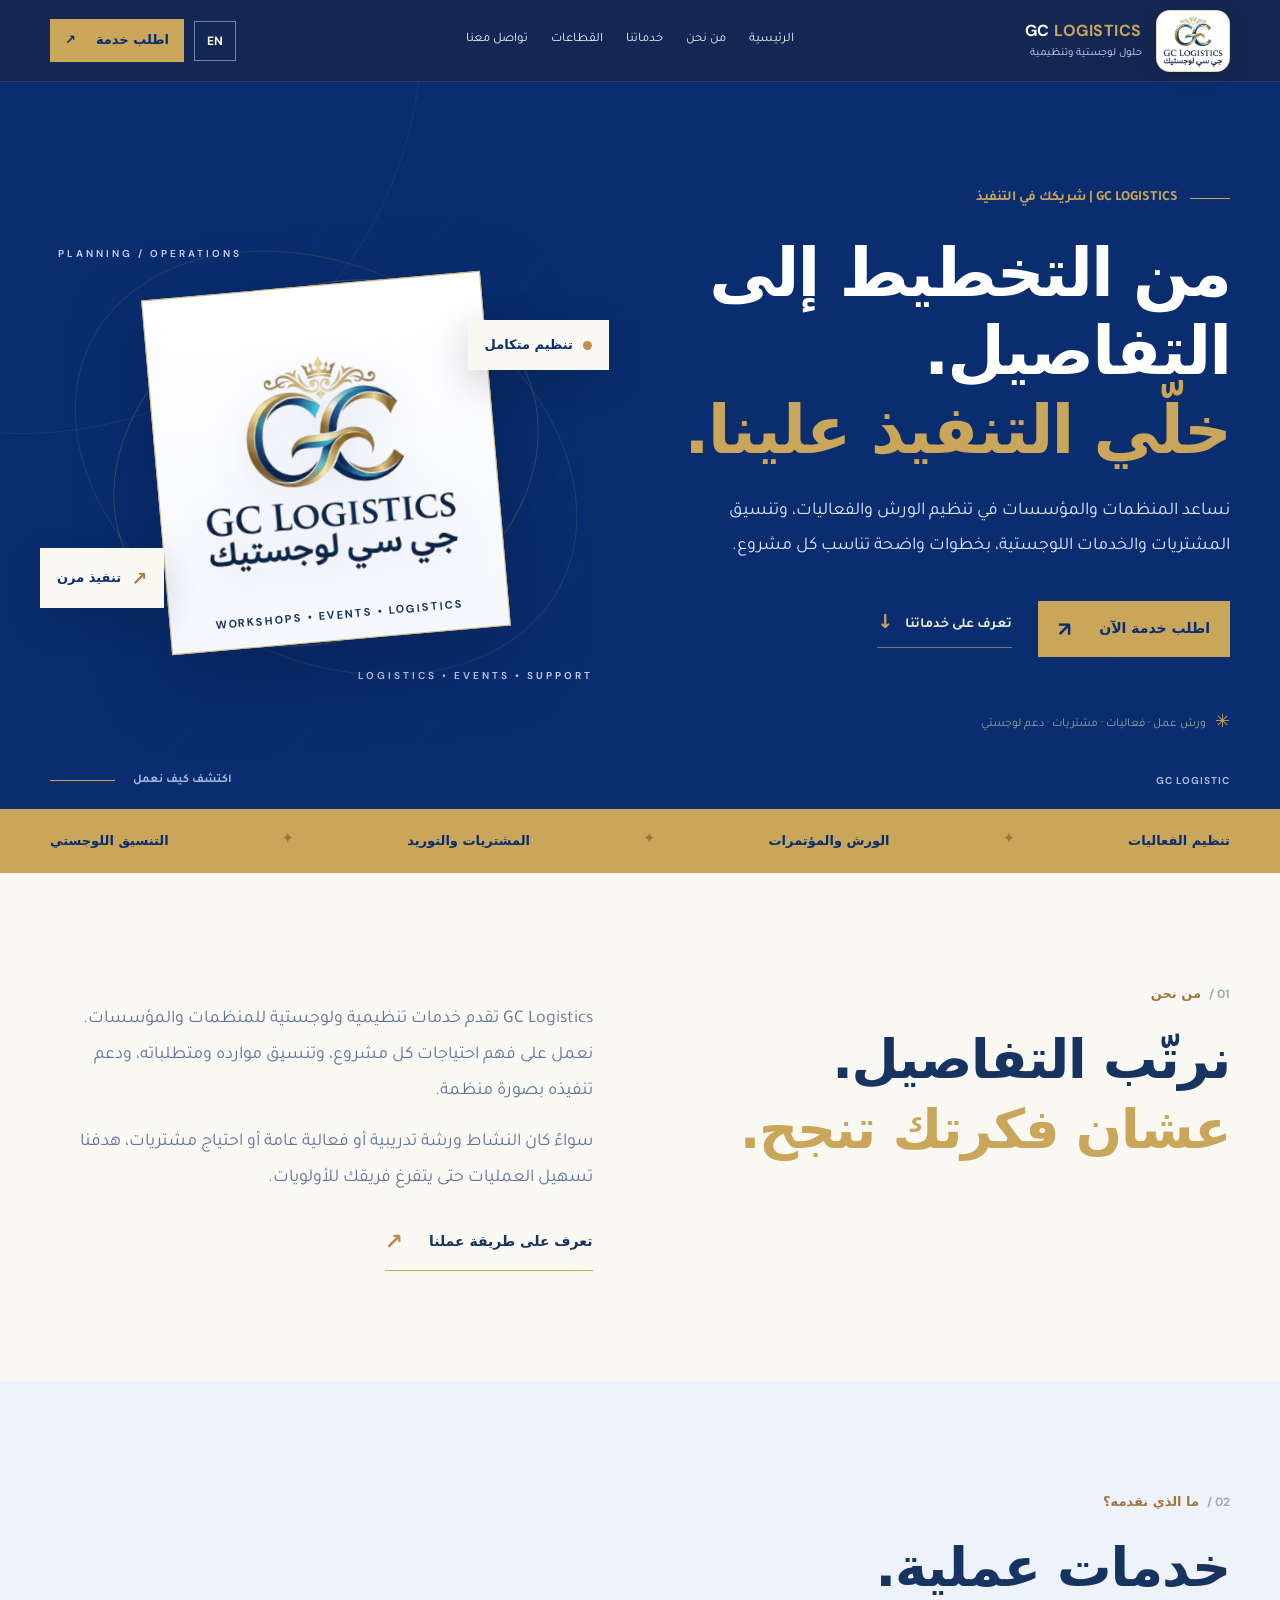
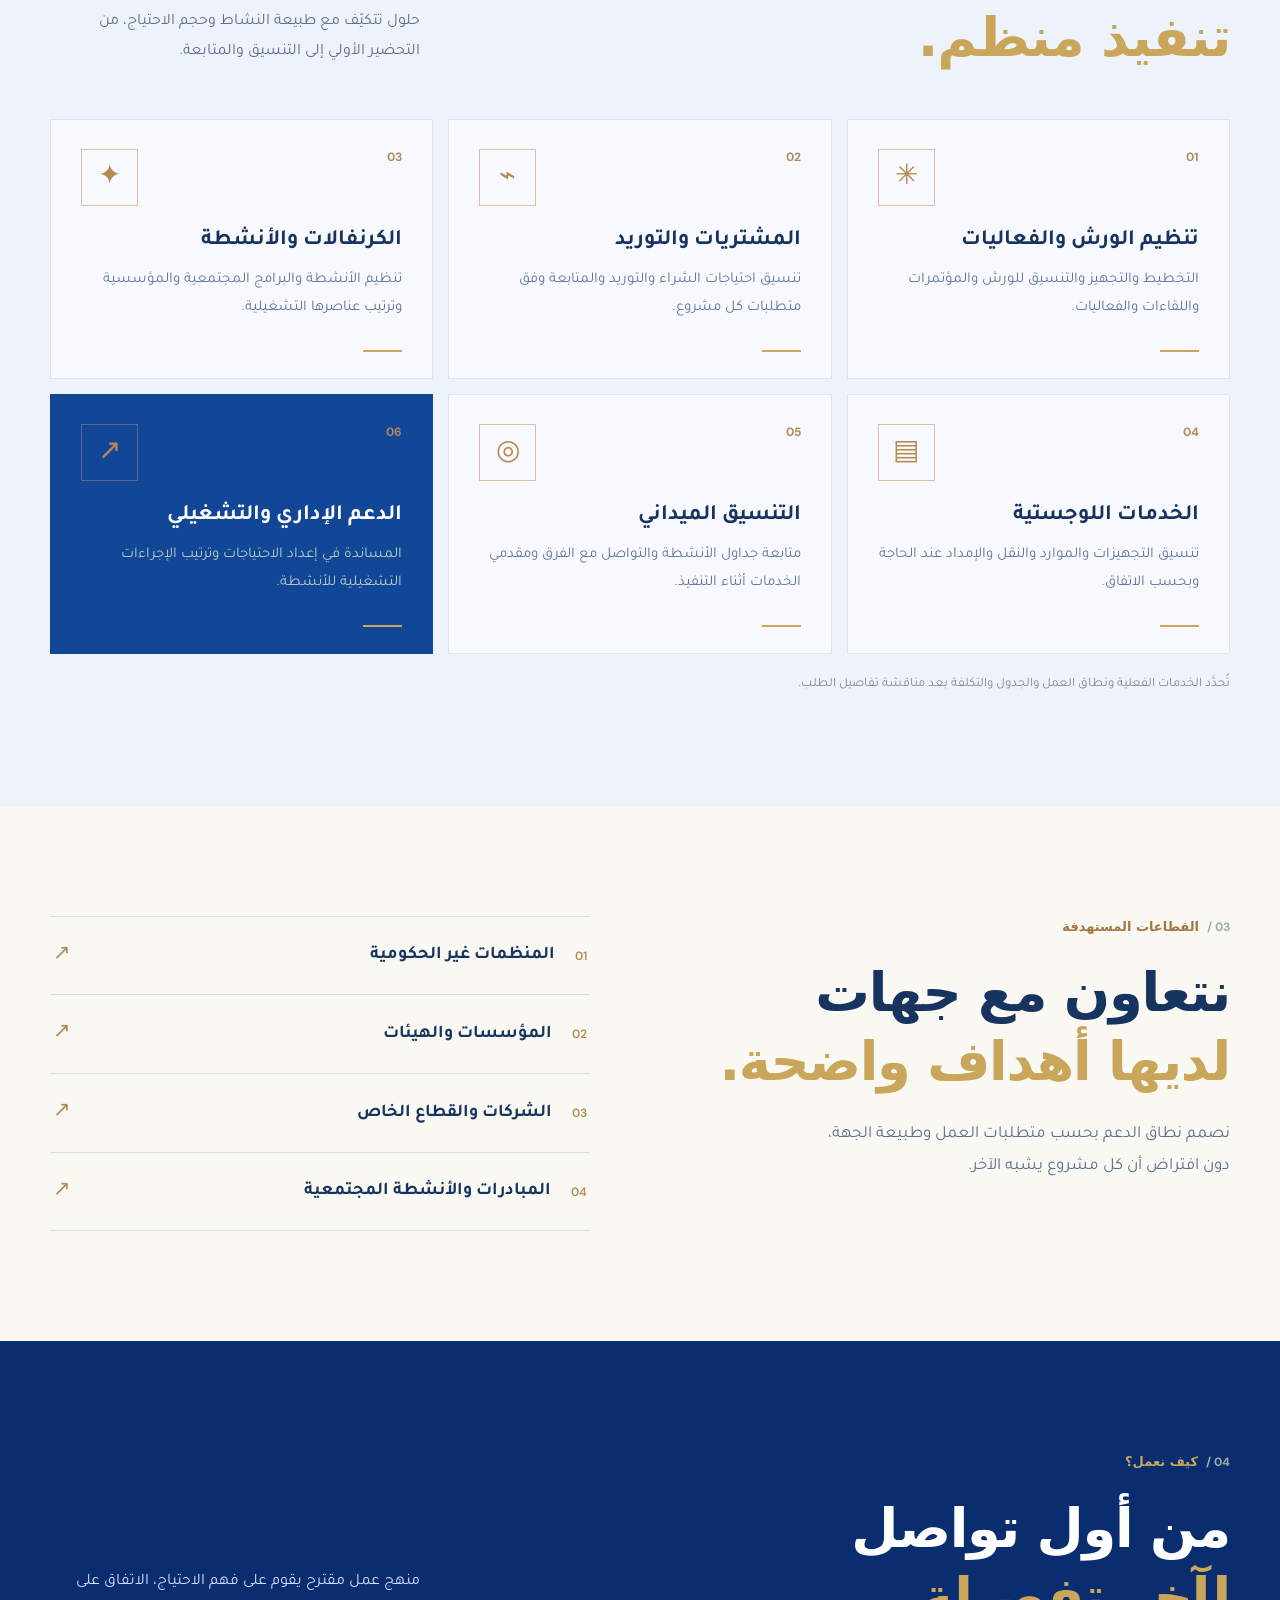
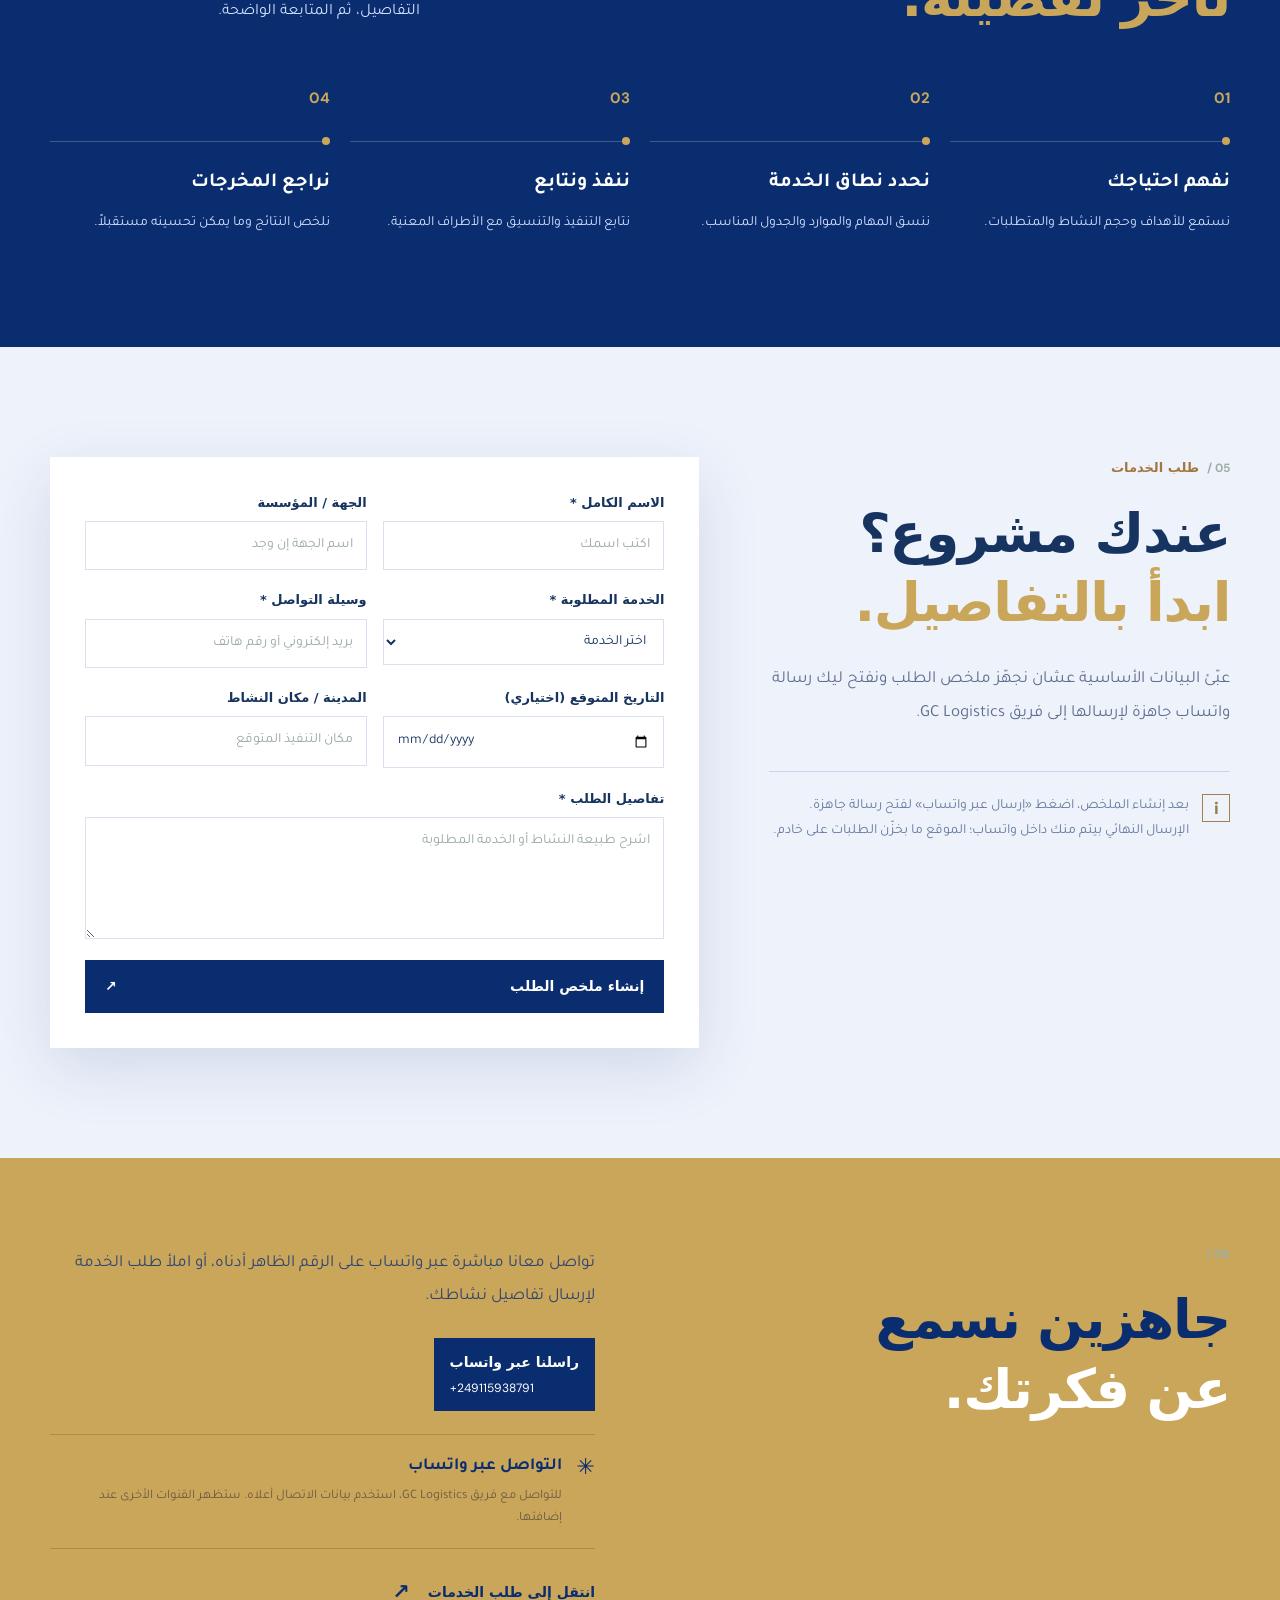
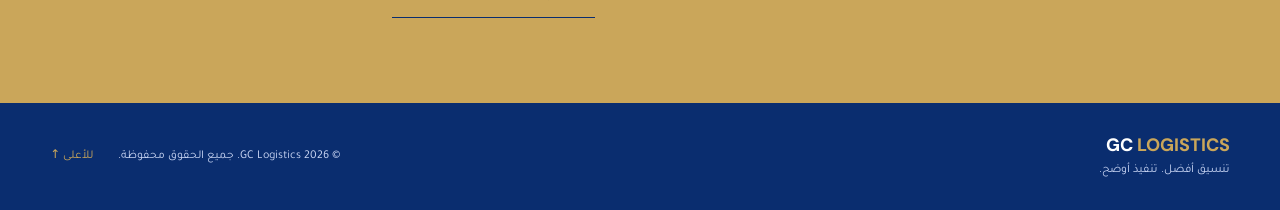
==== commit f0eae455: "Add files via upload" ====
--- a/index.html
+++ b/index.html
@@ -5,12 +5,12 @@
   <meta name="viewport" content="width=device-width, initial-scale=1">
   <meta name="theme-color" content="#0a2d6f">
   <!-- Edit CONTACT_SETTINGS in the script below to change WhatsApp, phone, email and social pages. -->
-  <meta name="description" content="GC Logistics مشروع في مرحلة التأسيس، يخطط لتقديم خدمات تنظيم الورش والفعاليات وتنسيق المشتريات والدعم اللوجستي للمنظمات والمؤسسات.">
+  <meta name="description" content="GC Logistics تقدم حلولاً لتنظيم الورش والفعاليات والمشتريات والخدمات اللوجستية للمنظمات والمؤسسات.">
   <meta property="og:type" content="website">
   <meta property="og:title" content="GC Logistics | خدمات لوجستية وتنظيمية">
   <meta property="og:description" content="تنظيم الفعاليات والورش والمشتريات وخدمات الدعم اللوجستي للمؤسسات والمنظمات.">
   <meta name="color-scheme" content="light">
-  <title>GC Logistic | حلول لوجستية وتنظيمية</title>
+  <title>GC Logistics | حلول لوجستية وتنظيمية</title>
   <link rel="icon" href="[data-uri]" type="image/webp">
   <link rel="preconnect" href="https://fonts.googleapis.com">
   <link rel="preconnect" href="https://fonts.gstatic.com" crossorigin>
@@ -39,6 +39,16 @@
 .button-whatsapp:focus-visible{outline:3px solid #caa65a}
 .social-channel-heading{font-size:13px;font-weight:800;width:100%;margin:12px 0 0;color:#0a2d6f}
 @media(max-width:520px){.contact-channels{flex-direction:column}.contact-channel{width:100%}}
+
+/* Gallery is dormant until real approved projects are added. */
+.portfolio-project{background:#fff;border:1px solid var(--line);overflow:hidden;box-shadow:0 8px 30px rgba(10,45,111,.06)}
+.portfolio-project-image{display:block;width:100%;aspect-ratio:16/10;object-fit:cover;background:#edf3fd}
+.portfolio-project-body{padding:22px 24px 25px}
+.portfolio-project-body h3{font-size:21px;margin:0 0 8px;line-height:1.45}
+.portfolio-project-body p{margin:0 0 15px;color:var(--muted);font-size:15px;line-height:1.8}
+.portfolio-files{display:flex;gap:9px;flex-wrap:wrap}
+.portfolio-files a{display:inline-flex;align-items:center;padding:8px 12px;border:1px solid var(--gold);color:var(--forest);font-weight:800;font-size:13px;overflow-wrap:anywhere}
+.portfolio-files a:hover{background:var(--gold-pale)}
 </style>
   
 </head>
@@ -55,7 +65,7 @@
         <a href="#about" data-i18n="navAbout">من نحن</a>
         <a href="#services" data-i18n="navServices">خدماتنا</a>
         <a href="#sectors" data-i18n="navSectors">القطاعات</a>
-        <a href="#portfolio" data-i18n="navPortfolio">مجالات عملنا</a>
+        <a href="#portfolio" id="portfolioNav" hidden data-i18n="navPortfolio">معرض الأعمال</a>
         <a href="#contact" data-i18n="navContact">تواصل معنا</a>
       </nav>
       <div class="header-actions">
@@ -73,7 +83,7 @@
         <div class="hero-content">
           <div class="eyebrow"><span class="eyebrow-line"></span><span data-i18n="heroKicker">GC LOGISTIC | شريكك في التنفيذ</span></div>
           <h1 id="hero-title" data-i18n-html="heroTitle">من التخطيط إلى التفاصيل.<br><em>خلّي التنفيذ علينا.</em></h1>
-          <p data-i18n="heroText">نؤسّس GC Logistics لتقديم حلول في تنظيم الورش والفعاليات وتنسيق المشتريات والخدمات اللوجستية للمنظمات والمؤسسات، بخطوات واضحة تناسب احتياجات كل مشروع.</p>
+          <p data-i18n="heroText">نساعد المنظمات والمؤسسات في تنظيم الورش والفعاليات، وتنسيق المشتريات والخدمات اللوجستية، بخطوات واضحة تناسب كل مشروع.</p>
           <div class="hero-actions">
             <a class="button button-gold" href="#request"><span data-i18n="heroPrimary">اطلب خدمة الآن</span><span class="button-arrow" aria-hidden="true">↗</span></a>
             <a class="hero-secondary" href="#services"><span data-i18n="heroSecondary">تعرف على خدماتنا</span><span aria-hidden="true">↓</span></a>
@@ -108,11 +118,11 @@
       <div class="container about-grid">
         <div class="section-heading">
           <div class="kicker"><span class="kicker-no">01 /</span> <span data-i18n="aboutKicker">من نحن</span></div>
-          <h2 id="about-title" data-i18n-html="aboutTitle">بداية مدروسة.<br><em>وطموح لتنفيذ أفضل.</em></h2>
+          <h2 id="about-title" data-i18n-html="aboutTitle">نرتّب التفاصيل.<br><em>عشان فكرتك تنجح.</em></h2>
         </div>
         <div class="about-copy">
-          <p data-i18n="aboutText">GC Logistics مشروع سوداني في مرحلة التأسيس، نعمل على تطوير خدمات تنظيمية ولوجستية تستهدف المنظمات والمؤسسات، مع التركيز على الورش والفعاليات والمشتريات والدعم التشغيلي.</p>
-          <p data-i18n="aboutText2">رؤيتنا إننا نبني طريقة عمل واضحة تبدأ بفهم احتياج العميل، وتحديد نطاق الخدمة والموارد المطلوبة، ثم التنسيق والمتابعة وفق الإمكانات والاتفاق على كل طلب.</p>
+          <p data-i18n="aboutText">GC Logistics تقدم خدمات تنظيمية ولوجستية للمنظمات والمؤسسات. نعمل على فهم احتياجات كل مشروع، وتنسيق موارده ومتطلباته، ودعم تنفيذه بصورة منظمة.</p>
+          <p data-i18n="aboutText2">سواءً كان النشاط ورشة تدريبية أو فعالية عامة أو احتياج مشتريات، هدفنا تسهيل العمليات حتى يتفرغ فريقك للأولويات.</p>
           <a class="text-arrow" href="#approach"><span data-i18n="aboutLink">تعرف على طريقة عملنا</span><span aria-hidden="true">↗</span></a>
         </div>
       </div>
@@ -121,8 +131,8 @@
     <section class="section section-services" id="services" aria-labelledby="services-title">
       <div class="container">
         <div class="section-top">
-          <div><div class="kicker"><span class="kicker-no">02 /</span> <span data-i18n="servicesKicker">الخدمات المخطط تقديمها</span></div><h2 id="services-title" data-i18n-html="servicesTitle">خدمات عملية.<br><em>تنفيذ منظم.</em></h2></div>
-          <p data-i18n="servicesIntro">دي مجالات الخدمات البنستعد لتقديمها. إمكانية تنفيذ أي طلب وتفاصيله بتتحدد بعد مراجعة احتياجاته والاتفاق على نطاق العمل.</p>
+          <div><div class="kicker"><span class="kicker-no">02 /</span> <span data-i18n="servicesKicker">ما الذي نقدمه؟</span></div><h2 id="services-title" data-i18n-html="servicesTitle">خدمات عملية.<br><em>تنفيذ منظم.</em></h2></div>
+          <p data-i18n="servicesIntro">حلول تتكيّف مع طبيعة النشاط وحجم الاحتياج، من التحضير الأولي إلى التنسيق والمتابعة.</p>
         </div>
         <div class="services-grid">
           <article class="service-card"><div class="service-card-top"><span>01</span><span class="service-symbol" aria-hidden="true">✳</span></div><h3 data-i18n="s1Title">تنظيم الورش والفعاليات</h3><p data-i18n="s1Text">التخطيط والتجهيز والتنسيق للورش والمؤتمرات واللقاءات والفعاليات.</p><span class="card-line"></span></article>
@@ -132,13 +142,13 @@
           <article class="service-card"><div class="service-card-top"><span>05</span><span class="service-symbol" aria-hidden="true">◎</span></div><h3 data-i18n="s5Title">التنسيق الميداني</h3><p data-i18n="s5Text">متابعة جداول الأنشطة والتواصل مع الفرق ومقدمي الخدمات أثناء التنفيذ.</p><span class="card-line"></span></article>
           <article class="service-card service-card-accent"><div class="service-card-top"><span>06</span><span class="service-symbol" aria-hidden="true">↗</span></div><h3 data-i18n="s6Title">الدعم الإداري والتشغيلي</h3><p data-i18n="s6Text">المساندة في إعداد الاحتياجات وترتيب الإجراءات التشغيلية للأنشطة.</p><span class="card-line"></span></article>
         </div>
-        <p class="section-fineprint" data-i18n="servicesNote">GC Logistics في مرحلة التأسيس؛ وتوافر كل خدمة ونطاقها والجدول والتكلفة يُحدَّد بعد مناقشة الطلب.</p>
+        <p class="section-fineprint" data-i18n="servicesNote">تُحدَّد الخدمات الفعلية ونطاق العمل والجدول والتكلفة بعد مناقشة تفاصيل الطلب.</p>
       </div>
     </section>
 
     <section class="section section-sectors" id="sectors" aria-labelledby="sectors-title">
       <div class="container sector-grid">
-        <div><div class="kicker"><span class="kicker-no">03 /</span> <span data-i18n="sectorsKicker">القطاعات المستهدفة</span></div><h2 id="sectors-title" data-i18n-html="sectorsTitle">قطاعات نطمح<br><em>للعمل معاها.</em></h2><p class="sector-intro" data-i18n="sectorsText">نستهدف دعم المنظمات والمؤسسات والشركات والمبادرات وفق طبيعة احتياجاتها، بعد تحديد نطاق العمل الممكن لكل مشروع.</p></div>
+        <div><div class="kicker"><span class="kicker-no">03 /</span> <span data-i18n="sectorsKicker">القطاعات المستهدفة</span></div><h2 id="sectors-title" data-i18n-html="sectorsTitle">نتعاون مع جهات<br><em>لديها أهداف واضحة.</em></h2><p class="sector-intro" data-i18n="sectorsText">نصمم نطاق الدعم بحسب متطلبات العمل وطبيعة الجهة، دون افتراض أن كل مشروع يشبه الآخر.</p></div>
         <div class="sector-list">
           <div class="sector-item"><span class="sector-num">01</span><h3 data-i18n="sector1">المنظمات غير الحكومية</h3><span aria-hidden="true">↗</span></div>
           <div class="sector-item"><span class="sector-num">02</span><h3 data-i18n="sector2">المؤسسات والهيئات</h3><span aria-hidden="true">↗</span></div>
@@ -160,21 +170,21 @@
       </div>
     </section>
 
-    <section class="section section-portfolio" id="portfolio" aria-labelledby="portfolio-title">
+    <!-- Project gallery: kept completely hidden until approved media is provided in PORTFOLIO_ITEMS below. -->
+    <section class="section section-portfolio" id="portfolio" aria-labelledby="portfolio-title" hidden>
       <div class="container">
-        <div class="section-top portfolio-top"><div><div class="kicker"><span class="kicker-no">05 /</span> <span data-i18n="portfolioKicker">مجالات عملنا</span></div><h2 id="portfolio-title" data-i18n-html="portfolioTitle">مجالات نستعد لها.<br><em>ومشروعات نتطلع لتنفيذها.</em></h2></div><p data-i18n="portfolioText">لأننا لسه في مرحلة التأسيس، بنعرض هنا نماذج مجالات العمل المستهدفة، وحنضيف أعمالنا الحقيقية بعد تنفيذها وتوثيقها.</p></div>
-        <div class="portfolio-grid">
-          <article class="portfolio-placeholder"><div class="portfolio-art art-workshop" aria-hidden="true"><span class="shape shape-a"></span><span class="shape shape-b"></span><span class="shape shape-c"></span></div><div class="portfolio-info"><span data-i18n="portfolioStatus">مجال مستهدف</span><h3 data-i18n="portfolio1">الورش واللقاءات</h3></div></article>
-          <article class="portfolio-placeholder"><div class="portfolio-art art-events" aria-hidden="true"><span class="shape shape-a"></span><span class="shape shape-b"></span><span class="shape shape-c"></span></div><div class="portfolio-info"><span data-i18n="portfolioStatus">مجال مستهدف</span><h3 data-i18n="portfolio2">الفعاليات والأنشطة</h3></div></article>
-          <article class="portfolio-placeholder"><div class="portfolio-art art-procurement" aria-hidden="true"><span class="shape shape-a"></span><span class="shape shape-b"></span><span class="shape shape-c"></span></div><div class="portfolio-info"><span data-i18n="portfolioStatus">مجال مستهدف</span><h3 data-i18n="portfolio3">الدعم اللوجستي</h3></div></article>
-        </div>
-        <p class="section-fineprint" data-i18n="portfolioNote">الرسومات توضيحية للمجالات المخطط العمل فيها، وليست صوراً أو توثيقاً لمشاريع منفّذة.</p>
+        <div class="section-top portfolio-top">
+          <div><div class="kicker"><span class="kicker-no">05 /</span> <span data-i18n="portfolioKicker">معرض الأعمال</span></div>
+          <h2 id="portfolio-title" data-i18n-html="portfolioTitle">مساحة لأعمالنا.<br><em>وقصص التنفيذ.</em></h2></div>
+          <p data-i18n="portfolioText">يظهر هنا توثيق الأعمال التي نختار نشرها مستقبلاً.</p>
+        </div>
+        <div class="portfolio-grid" id="portfolioGrid"></div>
       </div>
     </section>
 
     <section class="section section-request" id="request" aria-labelledby="request-title">
       <div class="container request-grid">
-        <div class="request-intro"><div class="kicker"><span class="kicker-no">06 /</span> <span data-i18n="requestKicker">طلب الخدمات</span></div><h2 id="request-title" data-i18n-html="requestTitle">عندك مشروع؟<br><em>ابدأ بالتفاصيل.</em></h2><p data-i18n="requestText">عبّئ البيانات الأساسية لتجهيز ملخص طلب الخدمة وإرساله لفريق GC Logistics عبر واتساب.</p><div class="request-explain"><span aria-hidden="true">i</span><p data-i18n="requestNotice">بعد إنشاء الملخص تقدر تفتح واتساب برسالة جاهزة؛ الإرسال النهائي بتم من داخل واتساب، والموقع ما بيخزن الطلبات.</p></div></div>
+        <div class="request-intro"><div class="kicker"><span class="kicker-no">05 /</span> <span data-i18n="requestKicker">طلب الخدمات</span></div><h2 id="request-title" data-i18n-html="requestTitle">عندك مشروع؟<br><em>ابدأ بالتفاصيل.</em></h2><p data-i18n="requestText">عبّئ البيانات الأساسية لتجهيز ملخص الطلب وإرساله عبر واتساب إلى فريق GC Logistics.</p><div class="request-explain"><span aria-hidden="true">i</span><p data-i18n="requestNotice">النموذج يجهّز رسالة واتساب؛ الإرسال النهائي بتم من داخل واتساب، والموقع لا يخزن الطلبات.</p></div></div>
         <div class="form-panel">
           <form id="requestForm" novalidate>
             <div class="field-grid">
@@ -201,7 +211,7 @@
     </section>
 
     <section class="contact-band" id="contact" aria-labelledby="contact-title">
-      <div class="container contact-layout"><div><div class="kicker"><span class="kicker-no">07 /</span> <span data-i18n="contactKicker">التواصل</span></div><h2 id="contact-title" data-i18n-html="contactTitle">جاهزين نسمع<br><em>عن فكرتك.</em></h2></div><div class="contact-details"><p data-i18n="contactText">تواصل معانا عبر واتساب، أو عبّئ نموذج طلب الخدمات لإرسال تفاصيل نشاطك.</p><div id="contactChannels" class="contact-channels" aria-live="polite"></div><div class="contact-pending"><span class="contact-pending-icon" aria-hidden="true">✳</span><div><strong data-i18n="contactPendingTitle">التواصل عبر واتساب</strong><small data-i18n="contactPendingText">للتواصل مع فريق GC Logistics، استخدم بيانات الاتصال أعلاه. ستظهر القنوات الأخرى عند إضافتها.</small></div></div><a class="contact-link" href="#request"><span data-i18n="contactLink">انتقل إلى طلب الخدمات</span><span aria-hidden="true">↗</span></a></div></div>
+      <div class="container contact-layout"><div><div class="kicker"><span class="kicker-no">06 /</span> <span data-i18n="contactKicker">التواصل</span></div><h2 id="contact-title" data-i18n-html="contactTitle">جاهزين نسمع<br><em>عن فكرتك.</em></h2></div><div class="contact-details"><p data-i18n="contactText">تواصل معانا مباشرة عبر واتساب، أو عبّئ نموذج طلب الخدمات لإرسال تفاصيل نشاطك.</p><div id="contactChannels" class="contact-channels" aria-live="polite"></div><div class="contact-pending"><span class="contact-pending-icon" aria-hidden="true">✳</span><div><strong data-i18n="contactPendingTitle">التواصل عبر واتساب</strong><small data-i18n="contactPendingText">للتواصل مع فريق GC Logistics، استخدم بيانات الاتصال أعلاه. ستظهر القنوات الأخرى عند إضافتها.</small></div></div><a class="contact-link" href="#request"><span data-i18n="contactLink">انتقل إلى طلب الخدمات</span><span aria-hidden="true">↗</span></a></div></div>
     </section>
   </main>
   <footer class="footer"><div class="container footer-inner"><div class="footer-brand"><strong>GC <span>LOGISTICS</span></strong><small data-i18n="footerLine">تنسيق أفضل. تنفيذ أوضح.</small></div><div class="footer-end"><span><span>© <span id="year">2026</span> GC Logistics.</span> <span data-i18n="rights">جميع الحقوق محفوظة.</span></span><a href="#top" data-i18n="backTop">للأعلى ↑</a></div></div></footer>
@@ -232,31 +242,53 @@
 };
 /* ================= END CONTACT SETTINGS ================= */
 
+
+/* ============== OPTIONAL PROJECT GALLERY (NOT SHOWN NOW) ==============
+   Leave this array EMPTY until GC Logistics has documented work and approval
+   to publish. For each real project:
+   1. Upload its photos and optional PDF/document attachments to GitHub
+      (for example media/workshop-1.jpg and media/workshop-report.pdf).
+   2. Add an object in the array with Arabic/English titles and those file paths.
+   3. Save index.html. The gallery and menu link appear automatically.
+
+   Example FORMAT ONLY — no examples are published:
+   {
+     title: { ar: 'اسم المشروع', en: 'Project name' },
+     description: { ar: 'وصف معتمد', en: 'Approved description' },
+     image: 'media/project-photo.jpg', // optional
+     attachments: [
+       { name: { ar: 'عرض المستند', en: 'View document' }, url: 'media/report.pdf' }
+     ]
+   }
+*/
+const PORTFOLIO_ITEMS = [];
+/* ============== END PROJECT GALLERY SETTINGS ============== */
+
 const translations = {
   ar: {
-    pageTitle:'GC Logistics | حلول لوجستية وتنظيمية',metaDescription:'GC Logistics مشروع في مرحلة التأسيس، يخطط لتقديم خدمات تنظيم الورش والفعاليات وتنسيق المشتريات والدعم اللوجستي للمنظمات والمؤسسات.',
-    skip:'تجاوز إلى المحتوى',brandTag:'حلول لوجستية وتنظيمية',navLabel:'التنقل الرئيسي',navHome:'الرئيسية',navAbout:'من نحن',navServices:'خدماتنا',navSectors:'القطاعات',navPortfolio:'مجالات عملنا',navContact:'تواصل معنا',navRequest:'اطلب خدمة <span aria-hidden="true">↗</span>',
-    heroKicker:'GC LOGISTICS | شريكك في التنفيذ',heroTitle:'من التخطيط إلى التفاصيل.<br><em>خلّي التنفيذ علينا.</em>',heroText:'نؤسّس GC Logistics لتقديم حلول في تنظيم الورش والفعاليات وتنسيق المشتريات والخدمات اللوجستية للمنظمات والمؤسسات، بخطوات واضحة تناسب احتياجات كل مشروع.',heroPrimary:'اطلب خدمة الآن',heroSecondary:'تعرف على خدماتنا',heroNote:'ورش عمل · فعاليات · مشتريات · دعم لوجستي',artTag1:'تنظيم متكامل',artTag2:'تنفيذ مرن',scrollExplore:'اكتشف كيف نعمل',
+    pageTitle:'GC Logistics | حلول لوجستية وتنظيمية',metaDescription:'GC Logistics تقدم حلولاً لتنظيم الورش والفعاليات والمشتريات والخدمات اللوجستية للمنظمات والمؤسسات.',
+    skip:'تجاوز إلى المحتوى',brandTag:'حلول لوجستية وتنظيمية',navLabel:'التنقل الرئيسي',navHome:'الرئيسية',navAbout:'من نحن',navServices:'خدماتنا',navSectors:'القطاعات',navPortfolio:'معرض الأعمال',navContact:'تواصل معنا',navRequest:'اطلب خدمة <span aria-hidden="true">↗</span>',
+    heroKicker:'GC LOGISTICS | شريكك في التنفيذ',heroTitle:'من التخطيط إلى التفاصيل.<br><em>خلّي التنفيذ علينا.</em>',heroText:'نساعد المنظمات والمؤسسات في تنظيم الورش والفعاليات، وتنسيق المشتريات والخدمات اللوجستية، بخطوات واضحة تناسب كل مشروع.',heroPrimary:'اطلب خدمة الآن',heroSecondary:'تعرف على خدماتنا',heroNote:'ورش عمل · فعاليات · مشتريات · دعم لوجستي',artTag1:'تنظيم متكامل',artTag2:'تنفيذ مرن',scrollExplore:'اكتشف كيف نعمل',
     ribbonLabel:'مجالات الخدمة',ribbon1:'تنظيم الفعاليات',ribbon2:'الورش والمؤتمرات',ribbon3:'المشتريات والتوريد',ribbon4:'التنسيق اللوجستي',
-    aboutKicker:'من نحن',aboutTitle:'بداية مدروسة.<br><em>وطموح لتنفيذ أفضل.</em>',aboutText:'GC Logistics مشروع سوداني في مرحلة التأسيس، نعمل على تطوير خدمات تنظيمية ولوجستية تستهدف المنظمات والمؤسسات، مع التركيز على الورش والفعاليات والمشتريات والدعم التشغيلي.',aboutText2:'رؤيتنا إننا نبني طريقة عمل واضحة تبدأ بفهم احتياج العميل، وتحديد نطاق الخدمة والموارد المطلوبة، ثم التنسيق والمتابعة وفق الإمكانات والاتفاق على كل طلب.',aboutLink:'تعرف على طريقة عملنا',
-    servicesKicker:'الخدمات المخطط تقديمها',servicesTitle:'خدمات عملية.<br><em>تنفيذ منظم.</em>',servicesIntro:'دي مجالات الخدمات البنستعد لتقديمها. إمكانية تنفيذ أي طلب وتفاصيله بتتحدد بعد مراجعة احتياجاته والاتفاق على نطاق العمل.',s1Title:'تنظيم الورش والفعاليات',s1Text:'التخطيط والتجهيز والتنسيق للورش والمؤتمرات واللقاءات والفعاليات.',s2Title:'المشتريات والتوريد',s2Text:'تنسيق احتياجات الشراء والتوريد والمتابعة وفق متطلبات كل مشروع.',s3Title:'الكرنفالات والأنشطة',s3Text:'تنظيم الأنشطة والبرامج المجتمعية والمؤسسية وترتيب عناصرها التشغيلية.',s4Title:'الخدمات اللوجستية',s4Text:'تنسيق التجهيزات والموارد والنقل والإمداد عند الحاجة وبحسب الاتفاق.',s5Title:'التنسيق الميداني',s5Text:'متابعة جداول الأنشطة والتواصل مع الفرق ومقدمي الخدمات أثناء التنفيذ.',s6Title:'الدعم الإداري والتشغيلي',s6Text:'المساندة في إعداد الاحتياجات وترتيب الإجراءات التشغيلية للأنشطة.',servicesNote:'GC Logistics في مرحلة التأسيس؛ وتوافر كل خدمة ونطاقها والجدول والتكلفة يُحدَّد بعد مناقشة الطلب.',
-    sectorsKicker:'القطاعات المستهدفة',sectorsTitle:'قطاعات نطمح<br><em>للعمل معاها.</em>',sectorsText:'نستهدف دعم المنظمات والمؤسسات والشركات والمبادرات وفق طبيعة احتياجاتها، بعد تحديد نطاق العمل الممكن لكل مشروع.',sector1:'المنظمات غير الحكومية',sector2:'المؤسسات والهيئات',sector3:'الشركات والقطاع الخاص',sector4:'المبادرات والأنشطة المجتمعية',
+    aboutKicker:'من نحن',aboutTitle:'نرتّب التفاصيل.<br><em>عشان فكرتك تنجح.</em>',aboutText:'GC Logistics تقدم خدمات تنظيمية ولوجستية للمنظمات والمؤسسات. نعمل على فهم احتياجات كل مشروع، وتنسيق موارده ومتطلباته، ودعم تنفيذه بصورة منظمة.',aboutText2:'سواءً كان النشاط ورشة تدريبية أو فعالية عامة أو احتياج مشتريات، هدفنا تسهيل العمليات حتى يتفرغ فريقك للأولويات.',aboutLink:'تعرف على طريقة عملنا',
+    servicesKicker:'ما الذي نقدمه؟',servicesTitle:'خدمات عملية.<br><em>تنفيذ منظم.</em>',servicesIntro:'حلول تتكيّف مع طبيعة النشاط وحجم الاحتياج، من التحضير الأولي إلى التنسيق والمتابعة.',s1Title:'تنظيم الورش والفعاليات',s1Text:'التخطيط والتجهيز والتنسيق للورش والمؤتمرات واللقاءات والفعاليات.',s2Title:'المشتريات والتوريد',s2Text:'تنسيق احتياجات الشراء والتوريد والمتابعة وفق متطلبات كل مشروع.',s3Title:'الكرنفالات والأنشطة',s3Text:'تنظيم الأنشطة والبرامج المجتمعية والمؤسسية وترتيب عناصرها التشغيلية.',s4Title:'الخدمات اللوجستية',s4Text:'تنسيق التجهيزات والموارد والنقل والإمداد عند الحاجة وبحسب الاتفاق.',s5Title:'التنسيق الميداني',s5Text:'متابعة جداول الأنشطة والتواصل مع الفرق ومقدمي الخدمات أثناء التنفيذ.',s6Title:'الدعم الإداري والتشغيلي',s6Text:'المساندة في إعداد الاحتياجات وترتيب الإجراءات التشغيلية للأنشطة.',servicesNote:'تُحدَّد الخدمات الفعلية ونطاق العمل والجدول والتكلفة بعد مناقشة تفاصيل الطلب.',
+    sectorsKicker:'القطاعات المستهدفة',sectorsTitle:'نتعاون مع جهات<br><em>لديها أهداف واضحة.</em>',sectorsText:'نصمم نطاق الدعم بحسب متطلبات العمل وطبيعة الجهة، دون افتراض أن كل مشروع يشبه الآخر.',sector1:'المنظمات غير الحكومية',sector2:'المؤسسات والهيئات',sector3:'الشركات والقطاع الخاص',sector4:'المبادرات والأنشطة المجتمعية',
     approachKicker:'كيف نعمل؟',approachTitle:'من أول تواصل<br><em>لآخر تفصيلة.</em>',approachText:'منهج عمل مقترح يقوم على فهم الاحتياج، الاتفاق على التفاصيل، ثم المتابعة الواضحة.',step1Title:'نفهم احتياجك',step1Text:'نستمع للأهداف وحجم النشاط والمتطلبات.',step2Title:'نحدد نطاق الخدمة',step2Text:'ننسق المهام والموارد والجدول المناسب.',step3Title:'ننفذ ونتابع',step3Text:'نتابع التنفيذ والتنسيق مع الأطراف المعنية.',step4Title:'نراجع المخرجات',step4Text:'نلخص النتائج وما يمكن تحسينه مستقبلاً.',
-    portfolioKicker:'مجالات عملنا',portfolioTitle:'مجالات نستعد لها.<br><em>ومشروعات نتطلع لتنفيذها.</em>',portfolioText:'لأننا لسه في مرحلة التأسيس، بنعرض هنا نماذج مجالات العمل المستهدفة، وحنضيف أعمالنا الحقيقية بعد تنفيذها وتوثيقها.',portfolioStatus:'مجال مستهدف',portfolio1:'الورش واللقاءات',portfolio2:'الفعاليات والأنشطة',portfolio3:'الدعم اللوجستي',portfolioNote:'الرسومات توضيحية للمجالات المخطط العمل فيها، وليست صوراً أو توثيقاً لمشاريع منفّذة.',
+    portfolioKicker:'معرض الأعمال',portfolioTitle:'مساحة لأعمالنا.<br><em>وقصص التنفيذ.</em>',portfolioText:'يُعرض هنا توثيق المشاريع بعد توفر الصور والمرفقات وموافقة الشركة على نشرها.',portfolioStatus:'قريباً • قيد التوثيق',portfolio1:'الورش واللقاءات',portfolio2:'الفعاليات والأنشطة',portfolio3:'الدعم اللوجستي',portfolioNote:'الرسومات أعلاه تصميمات توضيحية وليست صور مشاريع منفّذة.',
     requestKicker:'طلب الخدمات',requestTitle:'عندك مشروع؟<br><em>ابدأ بالتفاصيل.</em>',requestText:'عبّئ البيانات الأساسية عشان نجهّز ملخص الطلب ونفتح ليك رسالة واتساب جاهزة لإرسالها إلى فريق GC Logistics.',requestNotice:'بعد إنشاء الملخص، اضغط «إرسال عبر واتساب» لفتح رسالة جاهزة. الإرسال النهائي بيتم منك داخل واتساب؛ الموقع ما بخزّن الطلبات على خادم.',labelName:'الاسم الكامل *',phName:'اكتب اسمك',labelOrg:'الجهة / المؤسسة',phOrg:'اسم الجهة إن وجد',labelService:'الخدمة المطلوبة *',optionSelect:'اختر الخدمة',optionEvents:'تنظيم الورش والفعاليات',optionProcurement:'المشتريات والتوريد',optionCarnivals:'الكرنفالات والأنشطة',optionLogistics:'الخدمات اللوجستية',optionOnsite:'التنسيق الميداني',optionOperations:'الدعم الإداري والتشغيلي',optionOther:'خدمة أخرى / استفسار',labelContact:'وسيلة التواصل *',phContact:'بريد إلكتروني أو رقم هاتف',labelDate:'التاريخ المتوقع (اختياري)',labelCity:'المدينة / مكان النشاط',phCity:'مكان التنفيذ المتوقع',labelDetails:'تفاصيل الطلب *',phDetails:'اشرح طبيعة النشاط أو الخدمة المطلوبة',createSummary:'إنشاء ملخص الطلب',summaryTitle:'ملخص طلبك',summaryReady:'جاهز للإرسال',summaryLabel:'ملخص الطلب',copySummary:'نسخ الملخص',copied:'تم نسخ الملخص بنجاح.',copyFailed:'تعذر النسخ التلقائي؛ حدّد النص وانسخه يدوياً.',validation:'رجاءً أكمِل الاسم والخدمة ووسيلة التواصل وتفاصيل الطلب (10 أحرف على الأقل).',
     summaryHeading:'طلب خدمة — GC Logistics',summaryName:'الاسم',summaryOrg:'الجهة',summaryService:'الخدمة',summaryContact:'وسيلة التواصل',summaryDate:'التاريخ المتوقع',summaryCity:'مكان النشاط',summaryDetails:'تفاصيل الطلب',summaryUnknown:'غير محدد',
     contactKicker:'التواصل',contactTitle:'جاهزين نسمع<br><em>عن فكرتك.</em>',contactText:'تواصل معانا مباشرة عبر واتساب على الرقم الظاهر أدناه، أو املأ طلب الخدمة لإرسال تفاصيل نشاطك.',contactPendingTitle:'التواصل عبر واتساب',contactPendingText:'للتواصل مع فريق GC Logistics، استخدم بيانات الاتصال أعلاه. ستظهر القنوات الأخرى عند إضافتها.',contactLink:'انتقل إلى طلب الخدمات',footerLine:'تنسيق أفضل. تنفيذ أوضح.',rights:'جميع الحقوق محفوظة.',backTop:'للأعلى ↑',menuOpen:'فتح القائمة',menuClose:'إغلاق القائمة',whatsappSend:'إرسال الطلب عبر واتساب',whatsappOpen:'سيتم فتح واتساب برسالة جاهزة. راجعها واضغط إرسال هناك.',whatsappDirect:'راسلنا عبر واتساب',callPhone:'اتصال هاتفي',emailUs:'البريد الإلكتروني',socialFollow:'حسابات التواصل'
   },
   en: {
-    pageTitle:'GC Logistics | Event & Logistics Support',metaDescription:'GC Logistics is a venture in its establishment phase, planning to support workshops, events, procurement coordination, and logistics for organizations and institutions.',
-    skip:'Skip to content',brandTag:'Event & logistics support',navLabel:'Primary navigation',navHome:'Home',navAbout:'About',navServices:'Services',navSectors:'Sectors',navPortfolio:'Areas of work',navContact:'Contact',navRequest:'Request a service <span aria-hidden="true">↗</span>',
-    heroKicker:'GC LOGISTICS | YOUR DELIVERY PARTNER',heroTitle:'From first plans<br>to final details.<br><em>Make it happen.</em>',heroText:'We are establishing GC Logistics to develop support for workshops, events, procurement coordination, and logistics for organizations and institutions, with a clear approach tailored to each project.',heroPrimary:'Request a service',heroSecondary:'Explore our services',heroNote:'Workshops · Events · Procurement · Logistics',artTag1:'Coordinated delivery',artTag2:'Flexible execution',scrollExplore:'Explore our process',
+    pageTitle:'GC Logistics | Event & Logistics Support',metaDescription:'GC Logistics provides event organization, procurement, and logistics coordination services for organizations and institutions.',
+    skip:'Skip to content',brandTag:'Event & logistics support',navLabel:'Primary navigation',navHome:'Home',navAbout:'About',navServices:'Services',navSectors:'Sectors',navPortfolio:'Portfolio',navContact:'Contact',navRequest:'Request a service <span aria-hidden="true">↗</span>',
+    heroKicker:'GC LOGISTICS | YOUR DELIVERY PARTNER',heroTitle:'From first plans<br>to final details.<br><em>Make it happen.</em>',heroText:'We help organizations and institutions plan workshops and events, coordinate procurement, and manage logistical needs through a clear, project-focused approach.',heroPrimary:'Request a service',heroSecondary:'Explore our services',heroNote:'Workshops · Events · Procurement · Logistics',artTag1:'Coordinated delivery',artTag2:'Flexible execution',scrollExplore:'Explore our process',
     ribbonLabel:'Service areas',ribbon1:'Event organization',ribbon2:'Workshops & conferences',ribbon3:'Procurement & supply',ribbon4:'Logistics coordination',
-    aboutKicker:'About us',aboutTitle:'A thoughtful start.<br><em>A focus on better delivery.</em>',aboutText:'GC Logistics is a Sudanese venture in the establishment phase. We are developing organizational and logistics services for institutions and organizations, focusing on workshops, events, procurement, and operational support.',aboutText2:'Our aim is to build a clear process: understand each request, define the scope and required resources, then coordinate and follow up according to available capacity and mutual agreement.',aboutLink:'See how we work',
-    servicesKicker:'Planned services',servicesTitle:'Practical services.<br><em>Organized execution.</em>',servicesIntro:'These are the service areas we are preparing to offer. Availability and details of each assignment will be confirmed after reviewing the needs and agreeing on a scope.',s1Title:'Workshops & events',s1Text:'Planning, preparation, and coordination for workshops, conferences, meetings, and events.',s2Title:'Procurement & supply',s2Text:'Coordinating sourcing, purchasing requirements, and supply follow-up for each project.',s3Title:'Carnivals & activities',s3Text:'Organizing community and institutional activities and their operational components.',s4Title:'Logistics support',s4Text:'Coordinating equipment, resources, transport, and supplies where required and agreed.',s5Title:'On-site coordination',s5Text:'Following activity schedules and liaising with teams and service providers during delivery.',s6Title:'Administrative support',s6Text:'Supporting requirements planning and operational arrangements for activities.',servicesNote:'GC Logistics is in the establishment phase. Service availability, scope, timing, and pricing will be confirmed after discussing each request.',
-    sectorsKicker:'Who we serve',sectorsTitle:'Sectors we hope<br><em>to work with.</em>',sectorsText:'Our intended clients include NGOs, institutions, businesses, and community initiatives. We will define a feasible scope for each project before confirming an assignment.',sector1:'Non-governmental organizations',sector2:'Institutions & public bodies',sector3:'Businesses & private sector',sector4:'Community initiatives',
+    aboutKicker:'About us',aboutTitle:'We handle the details.<br><em>You focus on the goal.</em>',aboutText:'GC Logistics offers organizational and logistics support to institutions and organizations. We aim to understand project needs, coordinate resources, and support structured execution.',aboutText2:'Whether you need a training workshop, a public event, or procurement coordination, our focus is to simplify operations so your team can concentrate on its priorities.',aboutLink:'See how we work',
+    servicesKicker:'What we offer',servicesTitle:'Practical services.<br><em>Organized execution.</em>',servicesIntro:'Flexible support shaped around the activity and its requirements, from early preparation through coordination and follow-up.',s1Title:'Workshops & events',s1Text:'Planning, preparation, and coordination for workshops, conferences, meetings, and events.',s2Title:'Procurement & supply',s2Text:'Coordinating sourcing, purchasing requirements, and supply follow-up for each project.',s3Title:'Carnivals & activities',s3Text:'Organizing community and institutional activities and their operational components.',s4Title:'Logistics support',s4Text:'Coordinating equipment, resources, transport, and supplies where required and agreed.',s5Title:'On-site coordination',s5Text:'Following activity schedules and liaising with teams and service providers during delivery.',s6Title:'Administrative support',s6Text:'Supporting requirements planning and operational arrangements for activities.',servicesNote:'Specific services, scope, timeline, and pricing are agreed after discussing each request.',
+    sectorsKicker:'Who we serve',sectorsTitle:'Supporting teams<br><em>with clear goals.</em>',sectorsText:'We tailor the support scope to each organization and project rather than assuming every assignment is the same.',sector1:'Non-governmental organizations',sector2:'Institutions & public bodies',sector3:'Businesses & private sector',sector4:'Community initiatives',
     approachKicker:'How we work',approachTitle:'From first contact<br><em>to final details.</em>',approachText:'Our proposed workflow starts with understanding your needs, agreeing the scope, and keeping coordination transparent.',step1Title:'Understand the need',step1Text:'We discuss objectives, scale, and requirements.',step2Title:'Define the scope',step2Text:'We outline tasks, resources, and schedules.',step3Title:'Coordinate delivery',step3Text:'We follow through with relevant teams and providers.',step4Title:'Review outcomes',step4Text:'We summarize results and improvement opportunities.',
-    portfolioKicker:'Areas of work',portfolioTitle:'Areas we are preparing for.<br><em>Projects we hope to deliver.</em>',portfolioText:'As we are still in the establishment phase, this section illustrates the types of work we plan to undertake. Verified projects will be added after completion.',portfolioStatus:'Planned area',portfolio1:'Workshops & meetings',portfolio2:'Events & activities',portfolio3:'Logistics support',portfolioNote:'These illustrations represent planned service areas. They are not photos or records of completed GC Logistics projects.',
+    portfolioKicker:'Portfolio',portfolioTitle:'A place for our work.<br><em>And the stories behind it.</em>',portfolioText:'Approved project photographs, details and attachments will appear here when available.',portfolioStatus:'Coming soon • awaiting documentation',portfolio1:'Workshops & meetings',portfolio2:'Events & activities',portfolio3:'Logistics support',portfolioNote:'These graphics are illustrative placeholders, not photographs of completed projects.',
     requestKicker:'Service request',requestTitle:'Have a project?<br><em>Start with the brief.</em>',requestText:'Enter your project details to create a request summary and open a prefilled WhatsApp message to GC Logistics.',requestNotice:'Generate your summary, then tap Send via WhatsApp to open a prefilled message. You must press Send in WhatsApp yourself; this site does not store submissions.',labelName:'Full name *',phName:'Enter your name',labelOrg:'Organization',phOrg:'Organization name (if any)',labelService:'Requested service *',optionSelect:'Select a service',optionEvents:'Workshops & events',optionProcurement:'Procurement & supply',optionCarnivals:'Carnivals & activities',optionLogistics:'Logistics support',optionOnsite:'On-site coordination',optionOperations:'Administrative support',optionOther:'Other / inquiry',labelContact:'Contact detail *',phContact:'Email or phone number',labelDate:'Expected date (optional)',labelCity:'City / activity location',phCity:'Expected location',labelDetails:'Request details *',phDetails:'Describe your activity or service needs',createSummary:'Generate request summary',summaryTitle:'Your request summary',summaryReady:'Ready to send',summaryLabel:'Service request summary',copySummary:'Copy summary',copied:'Summary copied successfully.',copyFailed:'Automatic copying failed; select and copy the text manually.',validation:'Please complete your name, service, contact details, and a description (at least 10 characters).',
     summaryHeading:'Service request — GC Logistics',summaryName:'Name',summaryOrg:'Organization',summaryService:'Service',summaryContact:'Contact',summaryDate:'Expected date',summaryCity:'Activity location',summaryDetails:'Request details',summaryUnknown:'Not provided',
     contactKicker:'Contact',contactTitle:'Tell us<br><em>about your idea.</em>',contactText:'Contact us through WhatsApp using the number below, or complete a service request to share your project brief.',contactPendingTitle:'WhatsApp contact',contactPendingText:'Contact our team using the details above. More channels will appear when added.',contactLink:'Go to service request',footerLine:'Better coordination. Clearer execution.',rights:'All rights reserved.',backTop:'Back to top ↑',menuOpen:'Open navigation',menuClose:'Close navigation',whatsappSend:'Send request via WhatsApp',whatsappOpen:'WhatsApp will open with a prepared message. Review and press Send there.',whatsappDirect:'Message us on WhatsApp',callPhone:'Call us',emailUs:'Email us',socialFollow:'Social channels'
@@ -320,6 +352,58 @@
   const href=whatsappUrl(summaryBox.value);
   whatsappRequest.href=href||'#request';
   whatsappRequest.hidden=!href;
+}
+
+
+// Only real approved project items cause the gallery to appear.
+function galleryLanguageText(text, language){
+  if(typeof text === 'string') return text;
+  if(!text || typeof text !== 'object') return '';
+  return String(text[language] || text.ar || text.en || '');
+}
+function galleryAssetUrl(path){
+  if(typeof path !== 'string' || !path.trim()) return '';
+  try{
+    const url = new URL(path.trim(), window.location.href);
+    return url.protocol==='https:' || url.protocol==='http:' || url.protocol==='file:' ? url.href : '';
+  }catch(_err){return ''}
+}
+function renderPortfolio(){
+  const gallery = document.getElementById('portfolio');
+  const menuLink = document.getElementById('portfolioNav');
+  const grid = document.getElementById('portfolioGrid');
+  const items = PORTFOLIO_ITEMS.filter(item=>item && galleryLanguageText(item.title,currentLanguage).trim() && (
+    galleryAssetUrl(item.image) || (Array.isArray(item.attachments) && item.attachments.some(file=>file && galleryAssetUrl(file.url)))
+  ));
+  const hasItems = items.length > 0;
+  gallery.hidden = !hasItems;
+  menuLink.hidden = !hasItems;
+  grid.replaceChildren();
+  if(!hasItems) return;
+  items.forEach(item=>{
+    const card = document.createElement('article'); card.className='portfolio-project';
+    const imageUrl = galleryAssetUrl(item.image);
+    if(imageUrl){
+      const img=document.createElement('img');img.className='portfolio-project-image';
+      img.src=imageUrl;img.loading='lazy';img.alt=galleryLanguageText(item.title,currentLanguage);
+      card.appendChild(img);
+    }
+    const body=document.createElement('div');body.className='portfolio-project-body';
+    const heading=document.createElement('h3');heading.textContent=galleryLanguageText(item.title,currentLanguage);
+    body.appendChild(heading);
+    const description=galleryLanguageText(item.description,currentLanguage);
+    if(description){const p=document.createElement('p');p.textContent=description;body.appendChild(p)}
+    const files=document.createElement('div');files.className='portfolio-files';
+    (Array.isArray(item.attachments)?item.attachments:[]).forEach(file=>{
+      if(!file)return;
+      const url=galleryAssetUrl(file.url);if(!url)return;
+      const a=document.createElement('a');a.href=url;a.target='_blank';a.rel='noopener noreferrer';
+      a.textContent=galleryLanguageText(file.name,currentLanguage) || (currentLanguage==='ar'?'عرض المرفق':'View attachment');
+      files.appendChild(a);
+    });
+    if(files.childElementCount)body.appendChild(files);
+    card.appendChild(body);grid.appendChild(card);
+  });
 }
 
 function closeMenu(){
@@ -362,6 +446,7 @@
   copyStatus.textContent='';
   if(!result.hidden) renderSummary();
   renderContactChannels();
+  renderPortfolio();
   try{localStorage.setItem('gc-logistic-language',currentLanguage)}catch(_err){/* local storage optional */}
 }
 
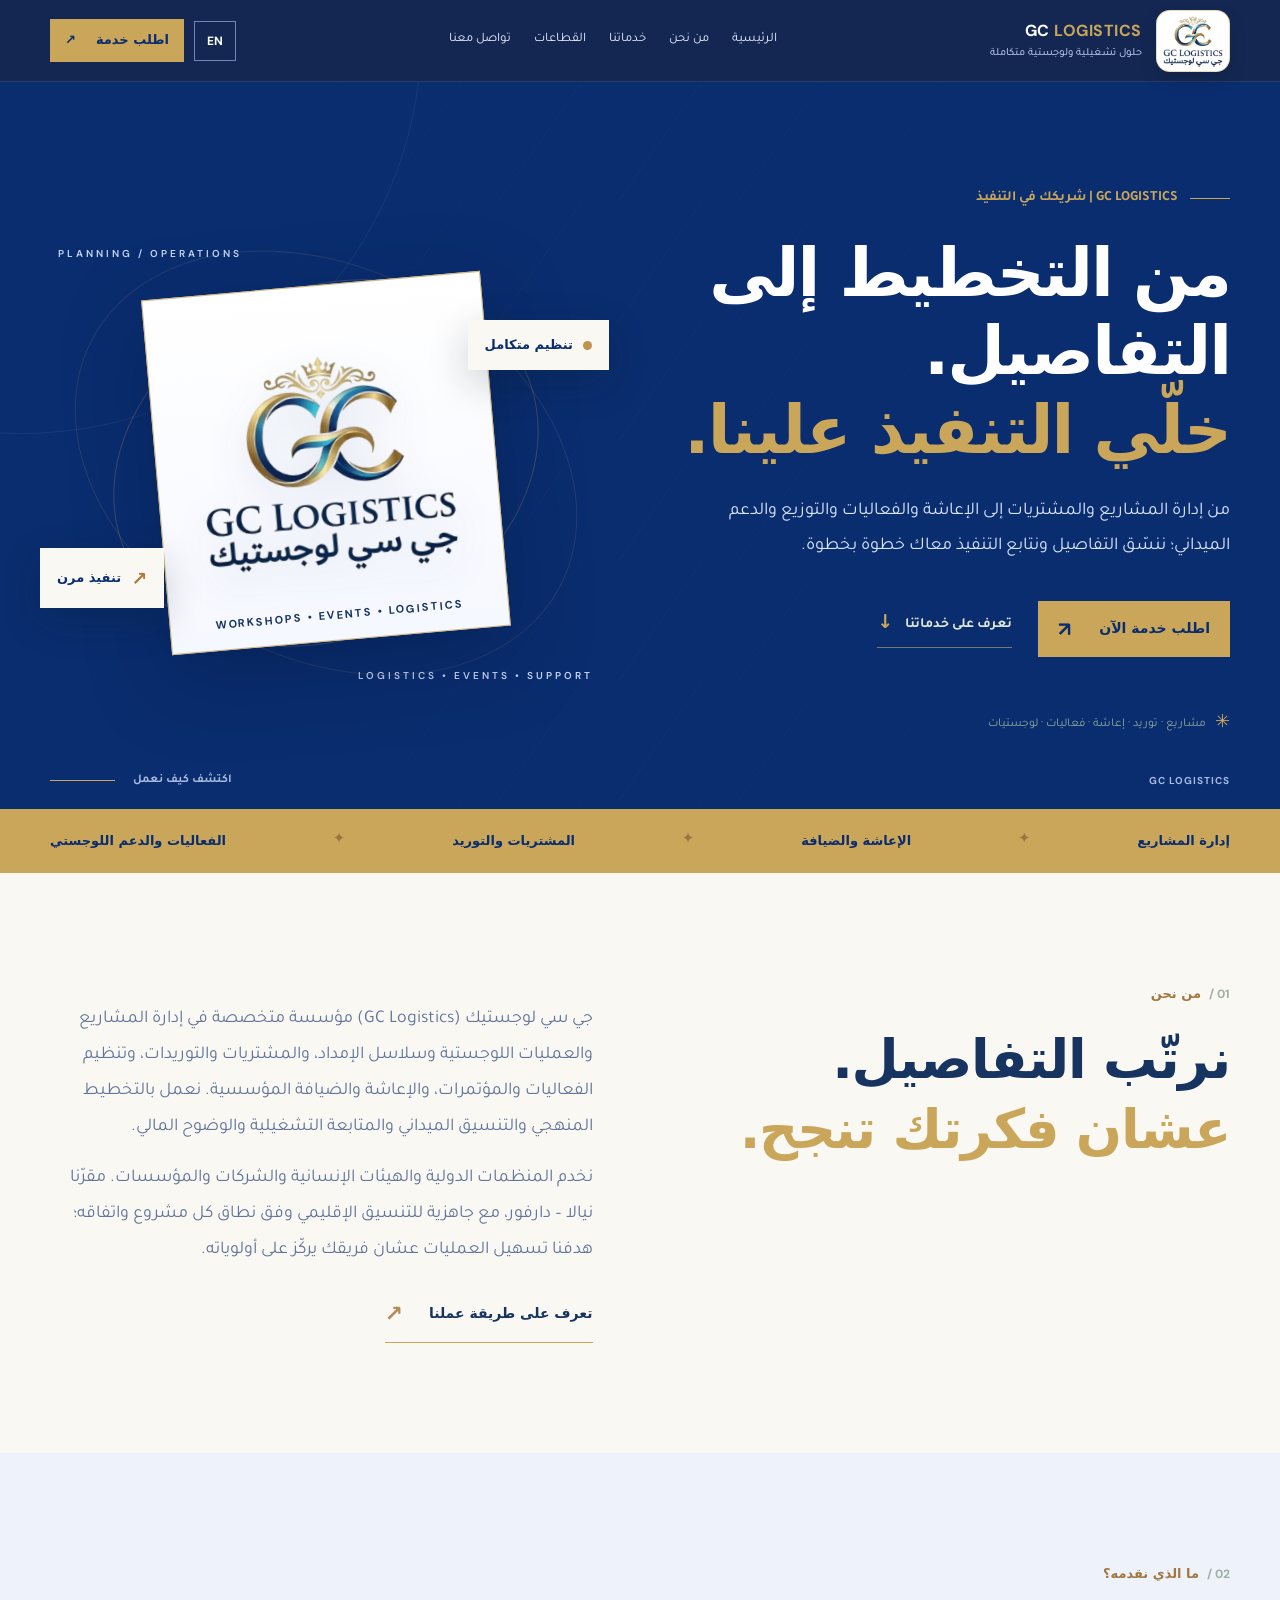
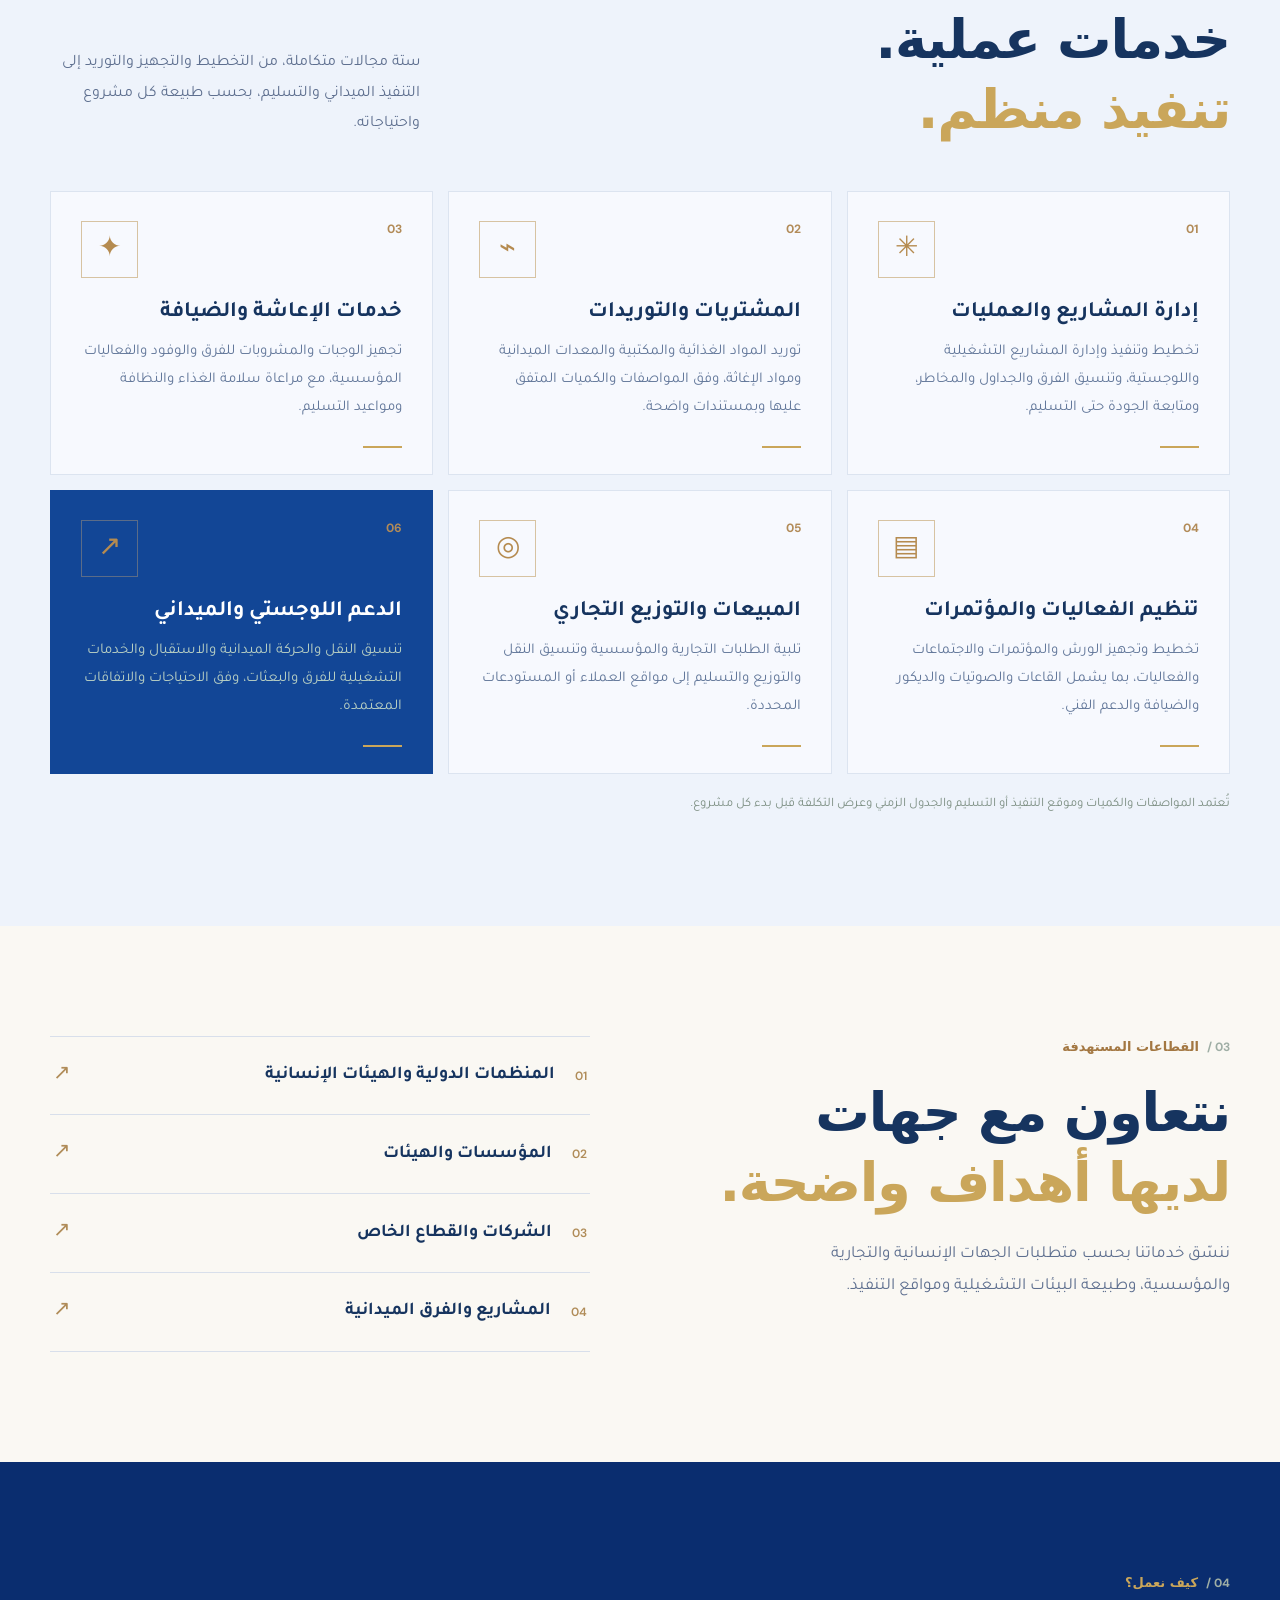
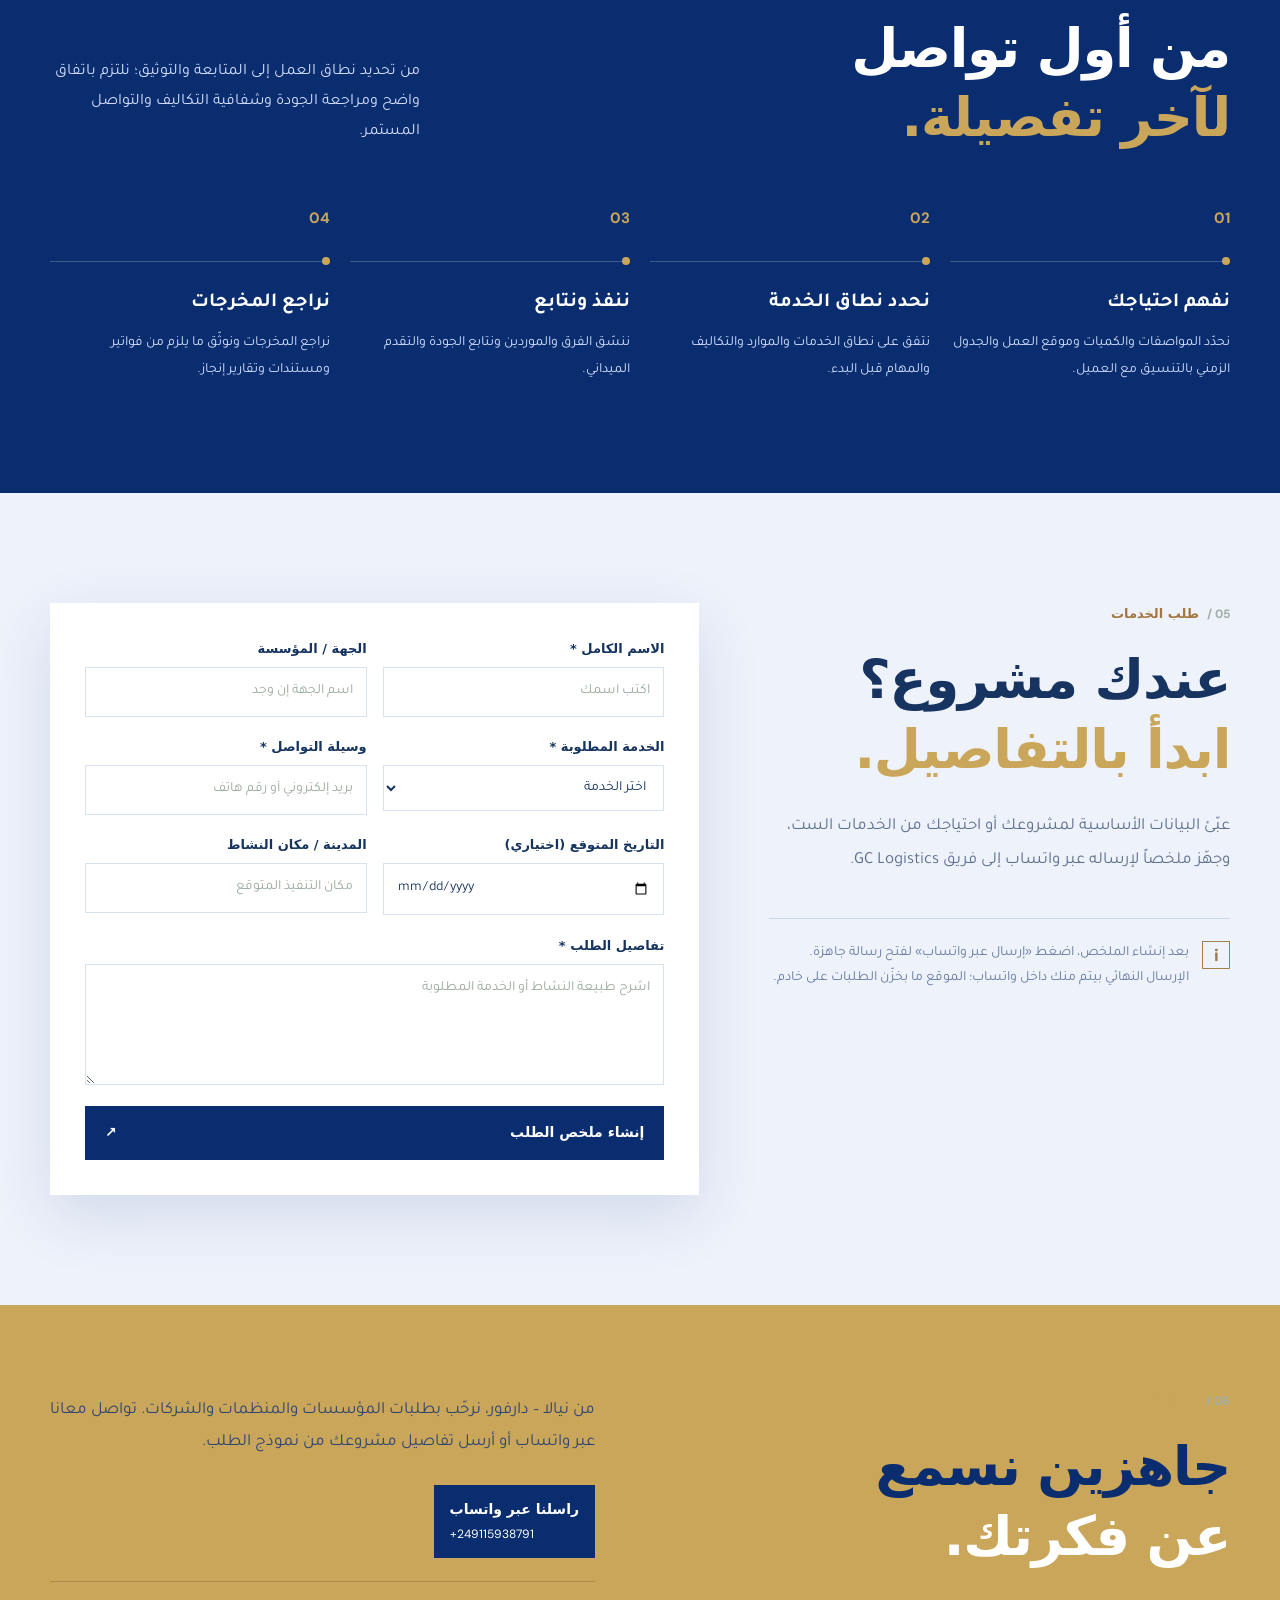
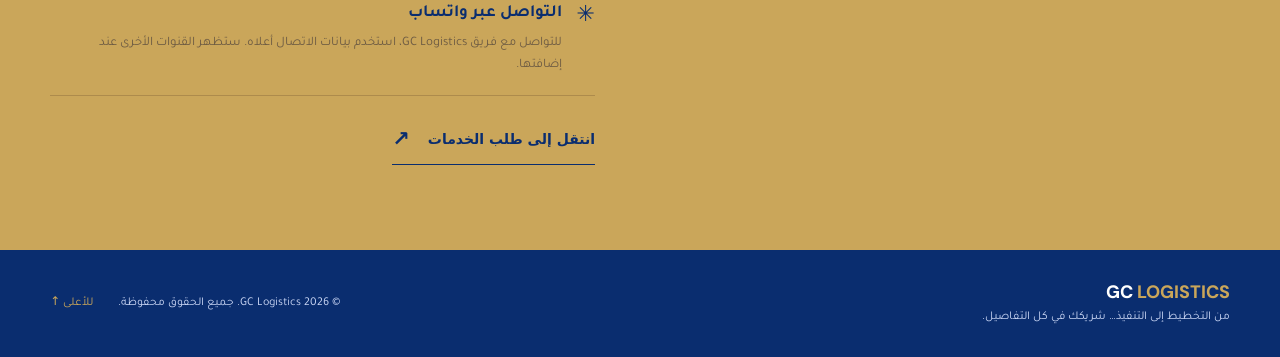
==== commit a0dfefad: "Add files via upload" ====
--- a/index.html
+++ b/index.html
@@ -5,12 +5,12 @@
   <meta name="viewport" content="width=device-width, initial-scale=1">
   <meta name="theme-color" content="#0a2d6f">
   <!-- Edit CONTACT_SETTINGS in the script below to change WhatsApp, phone, email and social pages. -->
-  <meta name="description" content="GC Logistics تقدم حلولاً لتنظيم الورش والفعاليات والمشتريات والخدمات اللوجستية للمنظمات والمؤسسات.">
+  <meta name="description" content="من نيالا – دارفور، تقدم GC Logistics خدمات إدارة المشاريع والتوريد والإعاشة وتنظيم الفعاليات والتوزيع والدعم اللوجستي للمؤسسات والمنظمات.">
   <meta property="og:type" content="website">
-  <meta property="og:title" content="GC Logistics | خدمات لوجستية وتنظيمية">
-  <meta property="og:description" content="تنظيم الفعاليات والورش والمشتريات وخدمات الدعم اللوجستي للمؤسسات والمنظمات.">
+  <meta property="og:title" content="GC Logistics | خدمات لوجستية وتوريد وتنظيم فعاليات في السودان">
+  <meta property="og:description" content="من نيالا – دارفور، تقدم GC Logistics خدمات إدارة المشاريع والتوريد والإعاشة وتنظيم الفعاليات والتوزيع والدعم اللوجستي للمؤسسات والمنظمات.">
   <meta name="color-scheme" content="light">
-  <title>GC Logistics | حلول لوجستية وتنظيمية</title>
+  <title>GC Logistics | خدمات لوجستية وتوريد وتنظيم فعاليات في السودان</title>
   <link rel="icon" href="[data-uri]" type="image/webp">
   <link rel="preconnect" href="https://fonts.googleapis.com">
   <link rel="preconnect" href="https://fonts.gstatic.com" crossorigin>
@@ -58,7 +58,7 @@
     <div class="container header-inner">
       <a href="#home" class="brand" aria-label="GC Logistics">
         <span class="brand-logo-wrap"><img class="brand-logo" src="[data-uri]" alt="GC Logistics logo"></span>
-        <span class="brand-text"><strong>GC <span>LOGISTICS</span></strong><small data-i18n="brandTag">حلول لوجستية وتنظيمية</small></span>
+        <span class="brand-text"><strong>GC <span>LOGISTICS</span></strong><small data-i18n="brandTag">حلول تشغيلية ولوجستية متكاملة</small></span>
       </a>
       <nav class="nav" id="siteNav" aria-label="التنقل الرئيسي" data-i18n-aria="navLabel">
         <a href="#home" data-i18n="navHome">الرئيسية</a>
@@ -81,14 +81,14 @@
       <div class="hero-lines" aria-hidden="true"></div>
       <div class="container hero-layout">
         <div class="hero-content">
-          <div class="eyebrow"><span class="eyebrow-line"></span><span data-i18n="heroKicker">GC LOGISTIC | شريكك في التنفيذ</span></div>
+          <div class="eyebrow"><span class="eyebrow-line"></span><span data-i18n="heroKicker">GC LOGISTICS | شريكك في التنفيذ</span></div>
           <h1 id="hero-title" data-i18n-html="heroTitle">من التخطيط إلى التفاصيل.<br><em>خلّي التنفيذ علينا.</em></h1>
-          <p data-i18n="heroText">نساعد المنظمات والمؤسسات في تنظيم الورش والفعاليات، وتنسيق المشتريات والخدمات اللوجستية، بخطوات واضحة تناسب كل مشروع.</p>
+          <p data-i18n="heroText">من إدارة المشاريع والمشتريات إلى الإعاشة والفعاليات والتوزيع والدعم الميداني؛ ننسّق التفاصيل ونتابع التنفيذ معاك خطوة بخطوة.</p>
           <div class="hero-actions">
             <a class="button button-gold" href="#request"><span data-i18n="heroPrimary">اطلب خدمة الآن</span><span class="button-arrow" aria-hidden="true">↗</span></a>
             <a class="hero-secondary" href="#services"><span data-i18n="heroSecondary">تعرف على خدماتنا</span><span aria-hidden="true">↓</span></a>
           </div>
-          <div class="hero-meta"><span class="meta-star" aria-hidden="true">✳</span><span data-i18n="heroNote">ورش عمل · فعاليات · مشتريات · دعم لوجستي</span></div>
+          <div class="hero-meta"><span class="meta-star" aria-hidden="true">✳</span><span data-i18n="heroNote">مشاريع · توريد · إعاشة · فعاليات · لوجستيات</span></div>
         </div>
         <div class="hero-art" aria-hidden="true">
           <div class="orbit orbit-a"></div><div class="orbit orbit-b"></div>
@@ -102,15 +102,15 @@
           <span class="art-bottom-label">LOGISTICS • EVENTS • SUPPORT</span>
         </div>
       </div>
-      <div class="container hero-base"><span>GC LOGISTIC</span><span data-i18n="scrollExplore">اكتشف كيف نعمل</span><span class="base-line"></span></div>
+      <div class="container hero-base"><span>GC LOGISTICS</span><span data-i18n="scrollExplore">اكتشف كيف نعمل</span><span class="base-line"></span></div>
     </section>
 
     <div class="service-ribbon" aria-label="مجالات الخدمة" data-i18n-aria="ribbonLabel">
       <div class="container ribbon-inner">
-        <span data-i18n="ribbon1">تنظيم الفعاليات</span><b>✦</b>
-        <span data-i18n="ribbon2">الورش والمؤتمرات</span><b>✦</b>
+        <span data-i18n="ribbon1">إدارة المشاريع</span><b>✦</b>
+        <span data-i18n="ribbon2">الإعاشة والضيافة</span><b>✦</b>
         <span data-i18n="ribbon3">المشتريات والتوريد</span><b>✦</b>
-        <span data-i18n="ribbon4">التنسيق اللوجستي</span>
+        <span data-i18n="ribbon4">الفعاليات والدعم اللوجستي</span>
       </div>
     </div>
 
@@ -121,8 +121,8 @@
           <h2 id="about-title" data-i18n-html="aboutTitle">نرتّب التفاصيل.<br><em>عشان فكرتك تنجح.</em></h2>
         </div>
         <div class="about-copy">
-          <p data-i18n="aboutText">GC Logistics تقدم خدمات تنظيمية ولوجستية للمنظمات والمؤسسات. نعمل على فهم احتياجات كل مشروع، وتنسيق موارده ومتطلباته، ودعم تنفيذه بصورة منظمة.</p>
-          <p data-i18n="aboutText2">سواءً كان النشاط ورشة تدريبية أو فعالية عامة أو احتياج مشتريات، هدفنا تسهيل العمليات حتى يتفرغ فريقك للأولويات.</p>
+          <p data-i18n="aboutText">جي سي لوجستيك (GC Logistics) مؤسسة متخصصة في إدارة المشاريع والعمليات اللوجستية وسلاسل الإمداد، والمشتريات والتوريدات، وتنظيم الفعاليات والمؤتمرات، والإعاشة والضيافة المؤسسية. نعمل بالتخطيط المنهجي والتنسيق الميداني والمتابعة التشغيلية والوضوح المالي.</p>
+          <p data-i18n="aboutText2">نخدم المنظمات الدولية والهيئات الإنسانية والشركات والمؤسسات. مقرّنا نيالا – دارفور، مع جاهزية للتنسيق الإقليمي وفق نطاق كل مشروع واتفاقه؛ هدفنا تسهيل العمليات عشان فريقك يركّز على أولوياته.</p>
           <a class="text-arrow" href="#approach"><span data-i18n="aboutLink">تعرف على طريقة عملنا</span><span aria-hidden="true">↗</span></a>
         </div>
       </div>
@@ -132,40 +132,40 @@
       <div class="container">
         <div class="section-top">
           <div><div class="kicker"><span class="kicker-no">02 /</span> <span data-i18n="servicesKicker">ما الذي نقدمه؟</span></div><h2 id="services-title" data-i18n-html="servicesTitle">خدمات عملية.<br><em>تنفيذ منظم.</em></h2></div>
-          <p data-i18n="servicesIntro">حلول تتكيّف مع طبيعة النشاط وحجم الاحتياج، من التحضير الأولي إلى التنسيق والمتابعة.</p>
+          <p data-i18n="servicesIntro">ستة مجالات متكاملة، من التخطيط والتجهيز والتوريد إلى التنفيذ الميداني والتسليم، بحسب طبيعة كل مشروع واحتياجاته.</p>
         </div>
         <div class="services-grid">
-          <article class="service-card"><div class="service-card-top"><span>01</span><span class="service-symbol" aria-hidden="true">✳</span></div><h3 data-i18n="s1Title">تنظيم الورش والفعاليات</h3><p data-i18n="s1Text">التخطيط والتجهيز والتنسيق للورش والمؤتمرات واللقاءات والفعاليات.</p><span class="card-line"></span></article>
-          <article class="service-card"><div class="service-card-top"><span>02</span><span class="service-symbol" aria-hidden="true">⌁</span></div><h3 data-i18n="s2Title">المشتريات والتوريد</h3><p data-i18n="s2Text">تنسيق احتياجات الشراء والتوريد والمتابعة وفق متطلبات كل مشروع.</p><span class="card-line"></span></article>
-          <article class="service-card"><div class="service-card-top"><span>03</span><span class="service-symbol" aria-hidden="true">✦</span></div><h3 data-i18n="s3Title">الكرنفالات والأنشطة</h3><p data-i18n="s3Text">تنظيم الأنشطة والبرامج المجتمعية والمؤسسية وترتيب عناصرها التشغيلية.</p><span class="card-line"></span></article>
-          <article class="service-card"><div class="service-card-top"><span>04</span><span class="service-symbol" aria-hidden="true">▤</span></div><h3 data-i18n="s4Title">الخدمات اللوجستية</h3><p data-i18n="s4Text">تنسيق التجهيزات والموارد والنقل والإمداد عند الحاجة وبحسب الاتفاق.</p><span class="card-line"></span></article>
-          <article class="service-card"><div class="service-card-top"><span>05</span><span class="service-symbol" aria-hidden="true">◎</span></div><h3 data-i18n="s5Title">التنسيق الميداني</h3><p data-i18n="s5Text">متابعة جداول الأنشطة والتواصل مع الفرق ومقدمي الخدمات أثناء التنفيذ.</p><span class="card-line"></span></article>
-          <article class="service-card service-card-accent"><div class="service-card-top"><span>06</span><span class="service-symbol" aria-hidden="true">↗</span></div><h3 data-i18n="s6Title">الدعم الإداري والتشغيلي</h3><p data-i18n="s6Text">المساندة في إعداد الاحتياجات وترتيب الإجراءات التشغيلية للأنشطة.</p><span class="card-line"></span></article>
-        </div>
-        <p class="section-fineprint" data-i18n="servicesNote">تُحدَّد الخدمات الفعلية ونطاق العمل والجدول والتكلفة بعد مناقشة تفاصيل الطلب.</p>
+          <article class="service-card"><div class="service-card-top"><span>01</span><span class="service-symbol" aria-hidden="true">✳</span></div><h3 data-i18n="s1Title">إدارة المشاريع والعمليات</h3><p data-i18n="s1Text">تخطيط وتنفيذ وإدارة المشاريع التشغيلية واللوجستية، وتنسيق الفرق والجداول والمخاطر، ومتابعة الجودة حتى التسليم.</p><span class="card-line"></span></article>
+          <article class="service-card"><div class="service-card-top"><span>02</span><span class="service-symbol" aria-hidden="true">⌁</span></div><h3 data-i18n="s2Title">المشتريات والتوريدات</h3><p data-i18n="s2Text">توريد المواد الغذائية والمكتبية والمعدات الميدانية ومواد الإغاثة، وفق المواصفات والكميات المتفق عليها وبمستندات واضحة.</p><span class="card-line"></span></article>
+          <article class="service-card"><div class="service-card-top"><span>03</span><span class="service-symbol" aria-hidden="true">✦</span></div><h3 data-i18n="s3Title">خدمات الإعاشة والضيافة</h3><p data-i18n="s3Text">تجهيز الوجبات والمشروبات للفرق والوفود والفعاليات المؤسسية، مع مراعاة سلامة الغذاء والنظافة ومواعيد التسليم.</p><span class="card-line"></span></article>
+          <article class="service-card"><div class="service-card-top"><span>04</span><span class="service-symbol" aria-hidden="true">▤</span></div><h3 data-i18n="s4Title">تنظيم الفعاليات والمؤتمرات</h3><p data-i18n="s4Text">تخطيط وتجهيز الورش والمؤتمرات والاجتماعات والفعاليات، بما يشمل القاعات والصوتيات والديكور والضيافة والدعم الفني.</p><span class="card-line"></span></article>
+          <article class="service-card"><div class="service-card-top"><span>05</span><span class="service-symbol" aria-hidden="true">◎</span></div><h3 data-i18n="s5Title">المبيعات والتوزيع التجاري</h3><p data-i18n="s5Text">تلبية الطلبات التجارية والمؤسسية وتنسيق النقل والتوزيع والتسليم إلى مواقع العملاء أو المستودعات المحددة.</p><span class="card-line"></span></article>
+          <article class="service-card service-card-accent"><div class="service-card-top"><span>06</span><span class="service-symbol" aria-hidden="true">↗</span></div><h3 data-i18n="s6Title">الدعم اللوجستي والميداني</h3><p data-i18n="s6Text">تنسيق النقل والحركة الميدانية والاستقبال والخدمات التشغيلية للفرق والبعثات، وفق الاحتياجات والاتفاقات المعتمدة.</p><span class="card-line"></span></article>
+        </div>
+        <p class="section-fineprint" data-i18n="servicesNote">تُعتمد المواصفات والكميات وموقع التنفيذ أو التسليم والجدول الزمني وعرض التكلفة قبل بدء كل مشروع.</p>
       </div>
     </section>
 
     <section class="section section-sectors" id="sectors" aria-labelledby="sectors-title">
       <div class="container sector-grid">
-        <div><div class="kicker"><span class="kicker-no">03 /</span> <span data-i18n="sectorsKicker">القطاعات المستهدفة</span></div><h2 id="sectors-title" data-i18n-html="sectorsTitle">نتعاون مع جهات<br><em>لديها أهداف واضحة.</em></h2><p class="sector-intro" data-i18n="sectorsText">نصمم نطاق الدعم بحسب متطلبات العمل وطبيعة الجهة، دون افتراض أن كل مشروع يشبه الآخر.</p></div>
+        <div><div class="kicker"><span class="kicker-no">03 /</span> <span data-i18n="sectorsKicker">القطاعات المستهدفة</span></div><h2 id="sectors-title" data-i18n-html="sectorsTitle">نتعاون مع جهات<br><em>لديها أهداف واضحة.</em></h2><p class="sector-intro" data-i18n="sectorsText">ننسّق خدماتنا بحسب متطلبات الجهات الإنسانية والتجارية والمؤسسية، وطبيعة البيئات التشغيلية ومواقع التنفيذ.</p></div>
         <div class="sector-list">
-          <div class="sector-item"><span class="sector-num">01</span><h3 data-i18n="sector1">المنظمات غير الحكومية</h3><span aria-hidden="true">↗</span></div>
+          <div class="sector-item"><span class="sector-num">01</span><h3 data-i18n="sector1">المنظمات الدولية والهيئات الإنسانية</h3><span aria-hidden="true">↗</span></div>
           <div class="sector-item"><span class="sector-num">02</span><h3 data-i18n="sector2">المؤسسات والهيئات</h3><span aria-hidden="true">↗</span></div>
           <div class="sector-item"><span class="sector-num">03</span><h3 data-i18n="sector3">الشركات والقطاع الخاص</h3><span aria-hidden="true">↗</span></div>
-          <div class="sector-item"><span class="sector-num">04</span><h3 data-i18n="sector4">المبادرات والأنشطة المجتمعية</h3><span aria-hidden="true">↗</span></div>
+          <div class="sector-item"><span class="sector-num">04</span><h3 data-i18n="sector4">المشاريع والفرق الميدانية</h3><span aria-hidden="true">↗</span></div>
         </div>
       </div>
     </section>
 
     <section class="section section-approach" id="approach" aria-labelledby="approach-title">
       <div class="container">
-        <div class="section-top"><div><div class="kicker"><span class="kicker-no">04 /</span> <span data-i18n="approachKicker">كيف نعمل؟</span></div><h2 id="approach-title" data-i18n-html="approachTitle">من أول تواصل<br><em>لآخر تفصيلة.</em></h2></div><p data-i18n="approachText">منهج عمل مقترح يقوم على فهم الاحتياج، الاتفاق على التفاصيل، ثم المتابعة الواضحة.</p></div>
+        <div class="section-top"><div><div class="kicker"><span class="kicker-no">04 /</span> <span data-i18n="approachKicker">كيف نعمل؟</span></div><h2 id="approach-title" data-i18n-html="approachTitle">من أول تواصل<br><em>لآخر تفصيلة.</em></h2></div><p data-i18n="approachText">من تحديد نطاق العمل إلى المتابعة والتوثيق؛ نلتزم باتفاق واضح ومراجعة الجودة وشفافية التكاليف والتواصل المستمر.</p></div>
         <div class="steps-grid">
-          <article class="step-card"><span class="step-index">01</span><span class="step-line"></span><h3 data-i18n="step1Title">نفهم احتياجك</h3><p data-i18n="step1Text">نستمع للأهداف وحجم النشاط والمتطلبات.</p></article>
-          <article class="step-card"><span class="step-index">02</span><span class="step-line"></span><h3 data-i18n="step2Title">نحدد نطاق الخدمة</h3><p data-i18n="step2Text">ننسق المهام والموارد والجدول المناسب.</p></article>
-          <article class="step-card"><span class="step-index">03</span><span class="step-line"></span><h3 data-i18n="step3Title">ننفذ ونتابع</h3><p data-i18n="step3Text">نتابع التنفيذ والتنسيق مع الأطراف المعنية.</p></article>
-          <article class="step-card"><span class="step-index">04</span><span class="step-line"></span><h3 data-i18n="step4Title">نراجع المخرجات</h3><p data-i18n="step4Text">نلخص النتائج وما يمكن تحسينه مستقبلاً.</p></article>
+          <article class="step-card"><span class="step-index">01</span><span class="step-line"></span><h3 data-i18n="step1Title">نفهم احتياجك</h3><p data-i18n="step1Text">نحدّد المواصفات والكميات وموقع العمل والجدول الزمني بالتنسيق مع العميل.</p></article>
+          <article class="step-card"><span class="step-index">02</span><span class="step-line"></span><h3 data-i18n="step2Title">نحدد نطاق الخدمة</h3><p data-i18n="step2Text">نتفق على نطاق الخدمات والموارد والتكاليف والمهام قبل البدء.</p></article>
+          <article class="step-card"><span class="step-index">03</span><span class="step-line"></span><h3 data-i18n="step3Title">ننفذ ونتابع</h3><p data-i18n="step3Text">ننسّق الفرق والموردين ونتابع الجودة والتقدم الميداني.</p></article>
+          <article class="step-card"><span class="step-index">04</span><span class="step-line"></span><h3 data-i18n="step4Title">نراجع المخرجات</h3><p data-i18n="step4Text">نراجع المخرجات ونوثّق ما يلزم من فواتير ومستندات وتقارير إنجاز.</p></article>
         </div>
       </div>
     </section>
@@ -184,13 +184,13 @@
 
     <section class="section section-request" id="request" aria-labelledby="request-title">
       <div class="container request-grid">
-        <div class="request-intro"><div class="kicker"><span class="kicker-no">05 /</span> <span data-i18n="requestKicker">طلب الخدمات</span></div><h2 id="request-title" data-i18n-html="requestTitle">عندك مشروع؟<br><em>ابدأ بالتفاصيل.</em></h2><p data-i18n="requestText">عبّئ البيانات الأساسية لتجهيز ملخص الطلب وإرساله عبر واتساب إلى فريق GC Logistics.</p><div class="request-explain"><span aria-hidden="true">i</span><p data-i18n="requestNotice">النموذج يجهّز رسالة واتساب؛ الإرسال النهائي بتم من داخل واتساب، والموقع لا يخزن الطلبات.</p></div></div>
+        <div class="request-intro"><div class="kicker"><span class="kicker-no">05 /</span> <span data-i18n="requestKicker">طلب الخدمات</span></div><h2 id="request-title" data-i18n-html="requestTitle">عندك مشروع؟<br><em>ابدأ بالتفاصيل.</em></h2><p data-i18n="requestText">عبّئ البيانات الأساسية لمشروعك أو احتياجك من الخدمات الست، وجهّز ملخصاً لإرساله عبر واتساب إلى فريق GC Logistics.</p><div class="request-explain"><span aria-hidden="true">i</span><p data-i18n="requestNotice">النموذج يجهّز رسالة واتساب؛ الإرسال النهائي بتم من داخل واتساب، والموقع لا يخزن الطلبات.</p></div></div>
         <div class="form-panel">
           <form id="requestForm" novalidate>
             <div class="field-grid">
               <div class="form-field"><label for="clientName" data-i18n="labelName">الاسم الكامل *</label><input id="clientName" name="clientName" type="text" autocomplete="name" required maxlength="100" data-i18n-placeholder="phName" placeholder="اكتب اسمك"></div>
               <div class="form-field"><label for="organization" data-i18n="labelOrg">الجهة / المؤسسة</label><input id="organization" name="organization" type="text" autocomplete="organization" maxlength="120" data-i18n-placeholder="phOrg" placeholder="اسم الجهة إن وجد"></div>
-              <div class="form-field"><label for="serviceType" data-i18n="labelService">الخدمة المطلوبة *</label><select id="serviceType" name="serviceType" required><option value="" data-i18n="optionSelect">اختر الخدمة</option><option value="events" data-i18n="optionEvents">تنظيم الورش والفعاليات</option><option value="procurement" data-i18n="optionProcurement">المشتريات والتوريد</option><option value="carnivals" data-i18n="optionCarnivals">الكرنفالات والأنشطة</option><option value="logistics" data-i18n="optionLogistics">الخدمات اللوجستية</option><option value="onsite" data-i18n="optionOnsite">التنسيق الميداني</option><option value="operations" data-i18n="optionOperations">الدعم الإداري والتشغيلي</option><option value="other" data-i18n="optionOther">خدمة أخرى / استفسار</option></select></div>
+              <div class="form-field"><label for="serviceType" data-i18n="labelService">الخدمة المطلوبة *</label><select id="serviceType" name="serviceType" required><option value="" data-i18n="optionSelect">اختر الخدمة</option><option value="projects" data-i18n="optionProjects">إدارة المشاريع والعمليات</option><option value="procurement" data-i18n="optionProcurement">المشتريات والتوريدات</option><option value="catering" data-i18n="optionCatering">خدمات الإعاشة والضيافة</option><option value="events" data-i18n="optionEvents">تنظيم الفعاليات والمؤتمرات</option><option value="distribution" data-i18n="optionDistribution">المبيعات والتوزيع التجاري</option><option value="field" data-i18n="optionField">الدعم اللوجستي والميداني</option><option value="other" data-i18n="optionOther">خدمة أخرى / استفسار</option></select></div>
               <div class="form-field"><label for="contactMethod" data-i18n="labelContact">وسيلة التواصل *</label><input id="contactMethod" name="contactMethod" type="text" required maxlength="120" data-i18n-placeholder="phContact" placeholder="بريد إلكتروني أو رقم هاتف"></div>
               <div class="form-field"><label for="eventDate" data-i18n="labelDate">التاريخ المتوقع (اختياري)</label><input id="eventDate" name="eventDate" type="date"></div>
               <div class="form-field"><label for="city" data-i18n="labelCity">المدينة / مكان النشاط</label><input id="city" name="city" type="text" maxlength="100" data-i18n-placeholder="phCity" placeholder="مكان التنفيذ المتوقع"></div>
@@ -211,10 +211,10 @@
     </section>
 
     <section class="contact-band" id="contact" aria-labelledby="contact-title">
-      <div class="container contact-layout"><div><div class="kicker"><span class="kicker-no">06 /</span> <span data-i18n="contactKicker">التواصل</span></div><h2 id="contact-title" data-i18n-html="contactTitle">جاهزين نسمع<br><em>عن فكرتك.</em></h2></div><div class="contact-details"><p data-i18n="contactText">تواصل معانا مباشرة عبر واتساب، أو عبّئ نموذج طلب الخدمات لإرسال تفاصيل نشاطك.</p><div id="contactChannels" class="contact-channels" aria-live="polite"></div><div class="contact-pending"><span class="contact-pending-icon" aria-hidden="true">✳</span><div><strong data-i18n="contactPendingTitle">التواصل عبر واتساب</strong><small data-i18n="contactPendingText">للتواصل مع فريق GC Logistics، استخدم بيانات الاتصال أعلاه. ستظهر القنوات الأخرى عند إضافتها.</small></div></div><a class="contact-link" href="#request"><span data-i18n="contactLink">انتقل إلى طلب الخدمات</span><span aria-hidden="true">↗</span></a></div></div>
+      <div class="container contact-layout"><div><div class="kicker"><span class="kicker-no">06 /</span> <span data-i18n="contactKicker">التواصل</span></div><h2 id="contact-title" data-i18n-html="contactTitle">جاهزين نسمع<br><em>عن فكرتك.</em></h2></div><div class="contact-details"><p data-i18n="contactText">من نيالا – دارفور، نرحّب بطلبات المؤسسات والمنظمات والشركات. تواصل معانا عبر واتساب أو أرسل تفاصيل مشروعك من نموذج الطلب.</p><div id="contactChannels" class="contact-channels" aria-live="polite"></div><div class="contact-pending"><span class="contact-pending-icon" aria-hidden="true">✳</span><div><strong data-i18n="contactPendingTitle">التواصل عبر واتساب</strong><small data-i18n="contactPendingText">للتواصل مع فريق GC Logistics، استخدم بيانات الاتصال أعلاه. ستظهر القنوات الأخرى عند إضافتها.</small></div></div><a class="contact-link" href="#request"><span data-i18n="contactLink">انتقل إلى طلب الخدمات</span><span aria-hidden="true">↗</span></a></div></div>
     </section>
   </main>
-  <footer class="footer"><div class="container footer-inner"><div class="footer-brand"><strong>GC <span>LOGISTICS</span></strong><small data-i18n="footerLine">تنسيق أفضل. تنفيذ أوضح.</small></div><div class="footer-end"><span><span>© <span id="year">2026</span> GC Logistics.</span> <span data-i18n="rights">جميع الحقوق محفوظة.</span></span><a href="#top" data-i18n="backTop">للأعلى ↑</a></div></div></footer>
+  <footer class="footer"><div class="container footer-inner"><div class="footer-brand"><strong>GC <span>LOGISTICS</span></strong><small data-i18n="footerLine">من التخطيط إلى التنفيذ… شريكك في كل التفاصيل.</small></div><div class="footer-end"><span><span>© <span id="year">2026</span> GC Logistics.</span> <span data-i18n="rights">جميع الحقوق محفوظة.</span></span><a href="#top" data-i18n="backTop">للأعلى ↑</a></div></div></footer>
 <script>
 /* GC Logistics — contact info and WhatsApp request workflow. */
 'use strict';
@@ -266,32 +266,32 @@
 
 const translations = {
   ar: {
-    pageTitle:'GC Logistics | حلول لوجستية وتنظيمية',metaDescription:'GC Logistics تقدم حلولاً لتنظيم الورش والفعاليات والمشتريات والخدمات اللوجستية للمنظمات والمؤسسات.',
-    skip:'تجاوز إلى المحتوى',brandTag:'حلول لوجستية وتنظيمية',navLabel:'التنقل الرئيسي',navHome:'الرئيسية',navAbout:'من نحن',navServices:'خدماتنا',navSectors:'القطاعات',navPortfolio:'معرض الأعمال',navContact:'تواصل معنا',navRequest:'اطلب خدمة <span aria-hidden="true">↗</span>',
-    heroKicker:'GC LOGISTICS | شريكك في التنفيذ',heroTitle:'من التخطيط إلى التفاصيل.<br><em>خلّي التنفيذ علينا.</em>',heroText:'نساعد المنظمات والمؤسسات في تنظيم الورش والفعاليات، وتنسيق المشتريات والخدمات اللوجستية، بخطوات واضحة تناسب كل مشروع.',heroPrimary:'اطلب خدمة الآن',heroSecondary:'تعرف على خدماتنا',heroNote:'ورش عمل · فعاليات · مشتريات · دعم لوجستي',artTag1:'تنظيم متكامل',artTag2:'تنفيذ مرن',scrollExplore:'اكتشف كيف نعمل',
-    ribbonLabel:'مجالات الخدمة',ribbon1:'تنظيم الفعاليات',ribbon2:'الورش والمؤتمرات',ribbon3:'المشتريات والتوريد',ribbon4:'التنسيق اللوجستي',
-    aboutKicker:'من نحن',aboutTitle:'نرتّب التفاصيل.<br><em>عشان فكرتك تنجح.</em>',aboutText:'GC Logistics تقدم خدمات تنظيمية ولوجستية للمنظمات والمؤسسات. نعمل على فهم احتياجات كل مشروع، وتنسيق موارده ومتطلباته، ودعم تنفيذه بصورة منظمة.',aboutText2:'سواءً كان النشاط ورشة تدريبية أو فعالية عامة أو احتياج مشتريات، هدفنا تسهيل العمليات حتى يتفرغ فريقك للأولويات.',aboutLink:'تعرف على طريقة عملنا',
-    servicesKicker:'ما الذي نقدمه؟',servicesTitle:'خدمات عملية.<br><em>تنفيذ منظم.</em>',servicesIntro:'حلول تتكيّف مع طبيعة النشاط وحجم الاحتياج، من التحضير الأولي إلى التنسيق والمتابعة.',s1Title:'تنظيم الورش والفعاليات',s1Text:'التخطيط والتجهيز والتنسيق للورش والمؤتمرات واللقاءات والفعاليات.',s2Title:'المشتريات والتوريد',s2Text:'تنسيق احتياجات الشراء والتوريد والمتابعة وفق متطلبات كل مشروع.',s3Title:'الكرنفالات والأنشطة',s3Text:'تنظيم الأنشطة والبرامج المجتمعية والمؤسسية وترتيب عناصرها التشغيلية.',s4Title:'الخدمات اللوجستية',s4Text:'تنسيق التجهيزات والموارد والنقل والإمداد عند الحاجة وبحسب الاتفاق.',s5Title:'التنسيق الميداني',s5Text:'متابعة جداول الأنشطة والتواصل مع الفرق ومقدمي الخدمات أثناء التنفيذ.',s6Title:'الدعم الإداري والتشغيلي',s6Text:'المساندة في إعداد الاحتياجات وترتيب الإجراءات التشغيلية للأنشطة.',servicesNote:'تُحدَّد الخدمات الفعلية ونطاق العمل والجدول والتكلفة بعد مناقشة تفاصيل الطلب.',
-    sectorsKicker:'القطاعات المستهدفة',sectorsTitle:'نتعاون مع جهات<br><em>لديها أهداف واضحة.</em>',sectorsText:'نصمم نطاق الدعم بحسب متطلبات العمل وطبيعة الجهة، دون افتراض أن كل مشروع يشبه الآخر.',sector1:'المنظمات غير الحكومية',sector2:'المؤسسات والهيئات',sector3:'الشركات والقطاع الخاص',sector4:'المبادرات والأنشطة المجتمعية',
-    approachKicker:'كيف نعمل؟',approachTitle:'من أول تواصل<br><em>لآخر تفصيلة.</em>',approachText:'منهج عمل مقترح يقوم على فهم الاحتياج، الاتفاق على التفاصيل، ثم المتابعة الواضحة.',step1Title:'نفهم احتياجك',step1Text:'نستمع للأهداف وحجم النشاط والمتطلبات.',step2Title:'نحدد نطاق الخدمة',step2Text:'ننسق المهام والموارد والجدول المناسب.',step3Title:'ننفذ ونتابع',step3Text:'نتابع التنفيذ والتنسيق مع الأطراف المعنية.',step4Title:'نراجع المخرجات',step4Text:'نلخص النتائج وما يمكن تحسينه مستقبلاً.',
+    pageTitle:'GC Logistics | خدمات لوجستية وتوريد وتنظيم فعاليات في السودان',metaDescription:'من نيالا – دارفور، تقدم GC Logistics خدمات إدارة المشاريع والتوريد والإعاشة وتنظيم الفعاليات والتوزيع والدعم اللوجستي للمؤسسات والمنظمات.',
+    skip:'تجاوز إلى المحتوى',brandTag:'حلول تشغيلية ولوجستية متكاملة',navLabel:'التنقل الرئيسي',navHome:'الرئيسية',navAbout:'من نحن',navServices:'خدماتنا',navSectors:'القطاعات',navPortfolio:'معرض الأعمال',navContact:'تواصل معنا',navRequest:'اطلب خدمة <span aria-hidden="true">↗</span>',
+    heroKicker:'GC LOGISTICS | شريكك في التنفيذ',heroTitle:'من التخطيط إلى التفاصيل.<br><em>خلّي التنفيذ علينا.</em>',heroText:'من إدارة المشاريع والمشتريات إلى الإعاشة والفعاليات والتوزيع والدعم الميداني؛ ننسّق التفاصيل ونتابع التنفيذ معاك خطوة بخطوة.',heroPrimary:'اطلب خدمة الآن',heroSecondary:'تعرف على خدماتنا',heroNote:'مشاريع · توريد · إعاشة · فعاليات · لوجستيات',artTag1:'تنظيم متكامل',artTag2:'تنفيذ مرن',scrollExplore:'اكتشف كيف نعمل',
+    ribbonLabel:'مجالات الخدمة',ribbon1:'إدارة المشاريع',ribbon2:'الإعاشة والضيافة',ribbon3:'المشتريات والتوريد',ribbon4:'الفعاليات والدعم اللوجستي',
+    aboutKicker:'من نحن',aboutTitle:'نرتّب التفاصيل.<br><em>عشان فكرتك تنجح.</em>',aboutText:'جي سي لوجستيك (GC Logistics) مؤسسة متخصصة في إدارة المشاريع والعمليات اللوجستية وسلاسل الإمداد، والمشتريات والتوريدات، وتنظيم الفعاليات والمؤتمرات، والإعاشة والضيافة المؤسسية. نعمل بالتخطيط المنهجي والتنسيق الميداني والمتابعة التشغيلية والوضوح المالي.',aboutText2:'نخدم المنظمات الدولية والهيئات الإنسانية والشركات والمؤسسات. مقرّنا نيالا – دارفور، مع جاهزية للتنسيق الإقليمي وفق نطاق كل مشروع واتفاقه؛ هدفنا تسهيل العمليات عشان فريقك يركّز على أولوياته.',aboutLink:'تعرف على طريقة عملنا',
+    servicesKicker:'ما الذي نقدمه؟',servicesTitle:'خدمات عملية.<br><em>تنفيذ منظم.</em>',servicesIntro:'ستة مجالات متكاملة، من التخطيط والتجهيز والتوريد إلى التنفيذ الميداني والتسليم، بحسب طبيعة كل مشروع واحتياجاته.',s1Title:'إدارة المشاريع والعمليات',s1Text:'تخطيط وتنفيذ وإدارة المشاريع التشغيلية واللوجستية، وتنسيق الفرق والجداول والمخاطر، ومتابعة الجودة حتى التسليم.',s2Title:'المشتريات والتوريدات',s2Text:'توريد المواد الغذائية والمكتبية والمعدات الميدانية ومواد الإغاثة، وفق المواصفات والكميات المتفق عليها وبمستندات واضحة.',s3Title:'خدمات الإعاشة والضيافة',s3Text:'تجهيز الوجبات والمشروبات للفرق والوفود والفعاليات المؤسسية، مع مراعاة سلامة الغذاء والنظافة ومواعيد التسليم.',s4Title:'تنظيم الفعاليات والمؤتمرات',s4Text:'تخطيط وتجهيز الورش والمؤتمرات والاجتماعات والفعاليات، بما يشمل القاعات والصوتيات والديكور والضيافة والدعم الفني.',s5Title:'المبيعات والتوزيع التجاري',s5Text:'تلبية الطلبات التجارية والمؤسسية وتنسيق النقل والتوزيع والتسليم إلى مواقع العملاء أو المستودعات المحددة.',s6Title:'الدعم اللوجستي والميداني',s6Text:'تنسيق النقل والحركة الميدانية والاستقبال والخدمات التشغيلية للفرق والبعثات، وفق الاحتياجات والاتفاقات المعتمدة.',servicesNote:'تُعتمد المواصفات والكميات وموقع التنفيذ أو التسليم والجدول الزمني وعرض التكلفة قبل بدء كل مشروع.',
+    sectorsKicker:'القطاعات المستهدفة',sectorsTitle:'نتعاون مع جهات<br><em>لديها أهداف واضحة.</em>',sectorsText:'ننسّق خدماتنا بحسب متطلبات الجهات الإنسانية والتجارية والمؤسسية، وطبيعة البيئات التشغيلية ومواقع التنفيذ.',sector1:'المنظمات الدولية والهيئات الإنسانية',sector2:'المؤسسات والهيئات',sector3:'الشركات والقطاع الخاص',sector4:'المشاريع والفرق الميدانية',
+    approachKicker:'كيف نعمل؟',approachTitle:'من أول تواصل<br><em>لآخر تفصيلة.</em>',approachText:'من تحديد نطاق العمل إلى المتابعة والتوثيق؛ نلتزم باتفاق واضح ومراجعة الجودة وشفافية التكاليف والتواصل المستمر.',step1Title:'نفهم احتياجك',step1Text:'نحدّد المواصفات والكميات وموقع العمل والجدول الزمني بالتنسيق مع العميل.',step2Title:'نحدد نطاق الخدمة',step2Text:'نتفق على نطاق الخدمات والموارد والتكاليف والمهام قبل البدء.',step3Title:'ننفذ ونتابع',step3Text:'ننسّق الفرق والموردين ونتابع الجودة والتقدم الميداني.',step4Title:'نراجع المخرجات',step4Text:'نراجع المخرجات ونوثّق ما يلزم من فواتير ومستندات وتقارير إنجاز.',
     portfolioKicker:'معرض الأعمال',portfolioTitle:'مساحة لأعمالنا.<br><em>وقصص التنفيذ.</em>',portfolioText:'يُعرض هنا توثيق المشاريع بعد توفر الصور والمرفقات وموافقة الشركة على نشرها.',portfolioStatus:'قريباً • قيد التوثيق',portfolio1:'الورش واللقاءات',portfolio2:'الفعاليات والأنشطة',portfolio3:'الدعم اللوجستي',portfolioNote:'الرسومات أعلاه تصميمات توضيحية وليست صور مشاريع منفّذة.',
-    requestKicker:'طلب الخدمات',requestTitle:'عندك مشروع؟<br><em>ابدأ بالتفاصيل.</em>',requestText:'عبّئ البيانات الأساسية عشان نجهّز ملخص الطلب ونفتح ليك رسالة واتساب جاهزة لإرسالها إلى فريق GC Logistics.',requestNotice:'بعد إنشاء الملخص، اضغط «إرسال عبر واتساب» لفتح رسالة جاهزة. الإرسال النهائي بيتم منك داخل واتساب؛ الموقع ما بخزّن الطلبات على خادم.',labelName:'الاسم الكامل *',phName:'اكتب اسمك',labelOrg:'الجهة / المؤسسة',phOrg:'اسم الجهة إن وجد',labelService:'الخدمة المطلوبة *',optionSelect:'اختر الخدمة',optionEvents:'تنظيم الورش والفعاليات',optionProcurement:'المشتريات والتوريد',optionCarnivals:'الكرنفالات والأنشطة',optionLogistics:'الخدمات اللوجستية',optionOnsite:'التنسيق الميداني',optionOperations:'الدعم الإداري والتشغيلي',optionOther:'خدمة أخرى / استفسار',labelContact:'وسيلة التواصل *',phContact:'بريد إلكتروني أو رقم هاتف',labelDate:'التاريخ المتوقع (اختياري)',labelCity:'المدينة / مكان النشاط',phCity:'مكان التنفيذ المتوقع',labelDetails:'تفاصيل الطلب *',phDetails:'اشرح طبيعة النشاط أو الخدمة المطلوبة',createSummary:'إنشاء ملخص الطلب',summaryTitle:'ملخص طلبك',summaryReady:'جاهز للإرسال',summaryLabel:'ملخص الطلب',copySummary:'نسخ الملخص',copied:'تم نسخ الملخص بنجاح.',copyFailed:'تعذر النسخ التلقائي؛ حدّد النص وانسخه يدوياً.',validation:'رجاءً أكمِل الاسم والخدمة ووسيلة التواصل وتفاصيل الطلب (10 أحرف على الأقل).',
+    requestKicker:'طلب الخدمات',requestTitle:'عندك مشروع؟<br><em>ابدأ بالتفاصيل.</em>',requestText:'عبّئ البيانات الأساسية لمشروعك أو احتياجك من الخدمات الست، وجهّز ملخصاً لإرساله عبر واتساب إلى فريق GC Logistics.',requestNotice:'بعد إنشاء الملخص، اضغط «إرسال عبر واتساب» لفتح رسالة جاهزة. الإرسال النهائي بيتم منك داخل واتساب؛ الموقع ما بخزّن الطلبات على خادم.',labelName:'الاسم الكامل *',phName:'اكتب اسمك',labelOrg:'الجهة / المؤسسة',phOrg:'اسم الجهة إن وجد',labelService:'الخدمة المطلوبة *',optionSelect:'اختر الخدمة',optionProjects:'إدارة المشاريع والعمليات',optionProcurement:'المشتريات والتوريدات',optionCatering:'خدمات الإعاشة والضيافة',optionEvents:'تنظيم الفعاليات والمؤتمرات',optionDistribution:'المبيعات والتوزيع التجاري',optionField:'الدعم اللوجستي والميداني',optionOther:'خدمة أخرى / استفسار',labelContact:'وسيلة التواصل *',phContact:'بريد إلكتروني أو رقم هاتف',labelDate:'التاريخ المتوقع (اختياري)',labelCity:'المدينة / مكان النشاط',phCity:'مكان التنفيذ المتوقع',labelDetails:'تفاصيل الطلب *',phDetails:'اشرح طبيعة النشاط أو الخدمة المطلوبة',createSummary:'إنشاء ملخص الطلب',summaryTitle:'ملخص طلبك',summaryReady:'جاهز للإرسال',summaryLabel:'ملخص الطلب',copySummary:'نسخ الملخص',copied:'تم نسخ الملخص بنجاح.',copyFailed:'تعذر النسخ التلقائي؛ حدّد النص وانسخه يدوياً.',validation:'رجاءً أكمِل الاسم والخدمة ووسيلة التواصل وتفاصيل الطلب (10 أحرف على الأقل).',
     summaryHeading:'طلب خدمة — GC Logistics',summaryName:'الاسم',summaryOrg:'الجهة',summaryService:'الخدمة',summaryContact:'وسيلة التواصل',summaryDate:'التاريخ المتوقع',summaryCity:'مكان النشاط',summaryDetails:'تفاصيل الطلب',summaryUnknown:'غير محدد',
-    contactKicker:'التواصل',contactTitle:'جاهزين نسمع<br><em>عن فكرتك.</em>',contactText:'تواصل معانا مباشرة عبر واتساب على الرقم الظاهر أدناه، أو املأ طلب الخدمة لإرسال تفاصيل نشاطك.',contactPendingTitle:'التواصل عبر واتساب',contactPendingText:'للتواصل مع فريق GC Logistics، استخدم بيانات الاتصال أعلاه. ستظهر القنوات الأخرى عند إضافتها.',contactLink:'انتقل إلى طلب الخدمات',footerLine:'تنسيق أفضل. تنفيذ أوضح.',rights:'جميع الحقوق محفوظة.',backTop:'للأعلى ↑',menuOpen:'فتح القائمة',menuClose:'إغلاق القائمة',whatsappSend:'إرسال الطلب عبر واتساب',whatsappOpen:'سيتم فتح واتساب برسالة جاهزة. راجعها واضغط إرسال هناك.',whatsappDirect:'راسلنا عبر واتساب',callPhone:'اتصال هاتفي',emailUs:'البريد الإلكتروني',socialFollow:'حسابات التواصل'
+    contactKicker:'التواصل',contactTitle:'جاهزين نسمع<br><em>عن فكرتك.</em>',contactText:'من نيالا – دارفور، نرحّب بطلبات المؤسسات والمنظمات والشركات. تواصل معانا عبر واتساب أو أرسل تفاصيل مشروعك من نموذج الطلب.',contactPendingTitle:'التواصل عبر واتساب',contactPendingText:'للتواصل مع فريق GC Logistics، استخدم بيانات الاتصال أعلاه. ستظهر القنوات الأخرى عند إضافتها.',contactLink:'انتقل إلى طلب الخدمات',footerLine:'من التخطيط إلى التنفيذ… شريكك في كل التفاصيل.',rights:'جميع الحقوق محفوظة.',backTop:'للأعلى ↑',menuOpen:'فتح القائمة',menuClose:'إغلاق القائمة',whatsappSend:'إرسال الطلب عبر واتساب',whatsappOpen:'سيتم فتح واتساب برسالة جاهزة. راجعها واضغط إرسال هناك.',whatsappDirect:'راسلنا عبر واتساب',callPhone:'اتصال هاتفي',emailUs:'البريد الإلكتروني',socialFollow:'حسابات التواصل'
   },
   en: {
-    pageTitle:'GC Logistics | Event & Logistics Support',metaDescription:'GC Logistics provides event organization, procurement, and logistics coordination services for organizations and institutions.',
-    skip:'Skip to content',brandTag:'Event & logistics support',navLabel:'Primary navigation',navHome:'Home',navAbout:'About',navServices:'Services',navSectors:'Sectors',navPortfolio:'Portfolio',navContact:'Contact',navRequest:'Request a service <span aria-hidden="true">↗</span>',
-    heroKicker:'GC LOGISTICS | YOUR DELIVERY PARTNER',heroTitle:'From first plans<br>to final details.<br><em>Make it happen.</em>',heroText:'We help organizations and institutions plan workshops and events, coordinate procurement, and manage logistical needs through a clear, project-focused approach.',heroPrimary:'Request a service',heroSecondary:'Explore our services',heroNote:'Workshops · Events · Procurement · Logistics',artTag1:'Coordinated delivery',artTag2:'Flexible execution',scrollExplore:'Explore our process',
-    ribbonLabel:'Service areas',ribbon1:'Event organization',ribbon2:'Workshops & conferences',ribbon3:'Procurement & supply',ribbon4:'Logistics coordination',
-    aboutKicker:'About us',aboutTitle:'We handle the details.<br><em>You focus on the goal.</em>',aboutText:'GC Logistics offers organizational and logistics support to institutions and organizations. We aim to understand project needs, coordinate resources, and support structured execution.',aboutText2:'Whether you need a training workshop, a public event, or procurement coordination, our focus is to simplify operations so your team can concentrate on its priorities.',aboutLink:'See how we work',
-    servicesKicker:'What we offer',servicesTitle:'Practical services.<br><em>Organized execution.</em>',servicesIntro:'Flexible support shaped around the activity and its requirements, from early preparation through coordination and follow-up.',s1Title:'Workshops & events',s1Text:'Planning, preparation, and coordination for workshops, conferences, meetings, and events.',s2Title:'Procurement & supply',s2Text:'Coordinating sourcing, purchasing requirements, and supply follow-up for each project.',s3Title:'Carnivals & activities',s3Text:'Organizing community and institutional activities and their operational components.',s4Title:'Logistics support',s4Text:'Coordinating equipment, resources, transport, and supplies where required and agreed.',s5Title:'On-site coordination',s5Text:'Following activity schedules and liaising with teams and service providers during delivery.',s6Title:'Administrative support',s6Text:'Supporting requirements planning and operational arrangements for activities.',servicesNote:'Specific services, scope, timeline, and pricing are agreed after discussing each request.',
-    sectorsKicker:'Who we serve',sectorsTitle:'Supporting teams<br><em>with clear goals.</em>',sectorsText:'We tailor the support scope to each organization and project rather than assuming every assignment is the same.',sector1:'Non-governmental organizations',sector2:'Institutions & public bodies',sector3:'Businesses & private sector',sector4:'Community initiatives',
-    approachKicker:'How we work',approachTitle:'From first contact<br><em>to final details.</em>',approachText:'Our proposed workflow starts with understanding your needs, agreeing the scope, and keeping coordination transparent.',step1Title:'Understand the need',step1Text:'We discuss objectives, scale, and requirements.',step2Title:'Define the scope',step2Text:'We outline tasks, resources, and schedules.',step3Title:'Coordinate delivery',step3Text:'We follow through with relevant teams and providers.',step4Title:'Review outcomes',step4Text:'We summarize results and improvement opportunities.',
+    pageTitle:'GC Logistics | Procurement, Events & Logistics in Sudan',metaDescription:'Based in Nyala, Darfur, GC Logistics supports project operations, procurement, catering, events, commercial distribution and field logistics for organizations.',
+    skip:'Skip to content',brandTag:'Integrated operations & logistics',navLabel:'Primary navigation',navHome:'Home',navAbout:'About',navServices:'Services',navSectors:'Sectors',navPortfolio:'Portfolio',navContact:'Contact',navRequest:'Request a service <span aria-hidden="true">↗</span>',
+    heroKicker:'GC LOGISTICS | YOUR DELIVERY PARTNER',heroTitle:'From first plans<br>to final details.<br><em>Make it happen.</em>',heroText:'From project operations and procurement to catering, events, distribution and field logistics, we coordinate the details and support delivery from start to finish.',heroPrimary:'Request a service',heroSecondary:'Explore our services',heroNote:'Projects · Supply · Catering · Events · Logistics',artTag1:'Coordinated delivery',artTag2:'Flexible execution',scrollExplore:'Explore our process',
+    ribbonLabel:'Service areas',ribbon1:'Project operations',ribbon2:'Catering & hospitality',ribbon3:'Procurement & supply',ribbon4:'Events & field logistics',
+    aboutKicker:'About us',aboutTitle:'We handle the details.<br><em>You focus on the goal.</em>',aboutText:'GC Logistics specializes in project and operations management, logistics, supply chains, procurement, events, and institutional catering and hospitality. Our approach combines structured planning, field coordination, operational oversight and financial clarity.',aboutText2:'We serve international organizations, humanitarian agencies, businesses and institutions. Based in Nyala, Darfur, we can coordinate regional assignments according to each agreed project scope, helping teams stay focused on their priorities.',aboutLink:'See how we work',
+    servicesKicker:'What we offer',servicesTitle:'Practical services.<br><em>Organized execution.</em>',servicesIntro:'Six integrated service areas spanning project planning, sourcing, event support, field coordination and delivery, shaped by each project.',s1Title:'Project & Operations Management',s1Text:'Planning and managing operational and logistics projects, field teams, schedules, risks and quality from start to handover.',s2Title:'Procurement & Supply',s2Text:'Sourcing and supplying food, office items, field equipment and relief materials to agreed specifications with clear documentation.',s3Title:'Catering & Hospitality',s3Text:'Meals and refreshments for field teams, delegations and events, with attention to hygiene, food safety and delivery schedules.',s4Title:'Events, Conferences & Workshops',s4Text:'Planning workshops, conferences and meetings, including venues, audiovisual support, decor, hospitality and coordination.',s5Title:'Sales & Distribution',s5Text:'Handling institutional and commercial supply requests, transportation, distribution and delivery to client sites or warehouses.',s6Title:'Field Logistics & Support',s6Text:'Coordinating transport, field mobility, reception and operational support for teams and missions as agreed.',servicesNote:'Scope, quantities, specifications, delivery location, timeline and pricing are confirmed before work begins.',
+    sectorsKicker:'Who we serve',sectorsTitle:'Supporting teams<br><em>with clear goals.</em>',sectorsText:'We tailor support for humanitarian, commercial and institutional assignments across different operating environments.',sector1:'International & humanitarian organizations',sector2:'Institutions & public bodies',sector3:'Businesses & private sector',sector4:'Field projects & teams',
+    approachKicker:'How we work',approachTitle:'From first contact<br><em>to final details.</em>',approachText:'From confirming scope to documented delivery, our process emphasizes clear agreements, quality checks, cost transparency and ongoing communication.',step1Title:'Understand the need',step1Text:'Confirm specifications, quantities, delivery locations and timelines with the client.',step2Title:'Define the scope',step2Text:'Agree service scope, resources, fees and responsibilities before starting.',step3Title:'Coordinate delivery',step3Text:'Coordinate teams and suppliers while monitoring field progress and quality.',step4Title:'Review outcomes',step4Text:'Review outputs and provide the appropriate invoices, records and completion reports.',
     portfolioKicker:'Portfolio',portfolioTitle:'A place for our work.<br><em>And the stories behind it.</em>',portfolioText:'Approved project photographs, details and attachments will appear here when available.',portfolioStatus:'Coming soon • awaiting documentation',portfolio1:'Workshops & meetings',portfolio2:'Events & activities',portfolio3:'Logistics support',portfolioNote:'These graphics are illustrative placeholders, not photographs of completed projects.',
-    requestKicker:'Service request',requestTitle:'Have a project?<br><em>Start with the brief.</em>',requestText:'Enter your project details to create a request summary and open a prefilled WhatsApp message to GC Logistics.',requestNotice:'Generate your summary, then tap Send via WhatsApp to open a prefilled message. You must press Send in WhatsApp yourself; this site does not store submissions.',labelName:'Full name *',phName:'Enter your name',labelOrg:'Organization',phOrg:'Organization name (if any)',labelService:'Requested service *',optionSelect:'Select a service',optionEvents:'Workshops & events',optionProcurement:'Procurement & supply',optionCarnivals:'Carnivals & activities',optionLogistics:'Logistics support',optionOnsite:'On-site coordination',optionOperations:'Administrative support',optionOther:'Other / inquiry',labelContact:'Contact detail *',phContact:'Email or phone number',labelDate:'Expected date (optional)',labelCity:'City / activity location',phCity:'Expected location',labelDetails:'Request details *',phDetails:'Describe your activity or service needs',createSummary:'Generate request summary',summaryTitle:'Your request summary',summaryReady:'Ready to send',summaryLabel:'Service request summary',copySummary:'Copy summary',copied:'Summary copied successfully.',copyFailed:'Automatic copying failed; select and copy the text manually.',validation:'Please complete your name, service, contact details, and a description (at least 10 characters).',
+    requestKicker:'Service request',requestTitle:'Have a project?<br><em>Start with the brief.</em>',requestText:'Enter your project details or choose one of our six service areas, then create a summary to send to GC Logistics via WhatsApp.',requestNotice:'Generate your summary, then tap Send via WhatsApp to open a prefilled message. You must press Send in WhatsApp yourself; this site does not store submissions.',labelName:'Full name *',phName:'Enter your name',labelOrg:'Organization',phOrg:'Organization name (if any)',labelService:'Requested service *',optionSelect:'Select a service',optionProjects:'Project & operations management',optionProcurement:'Procurement & supply',optionCatering:'Catering & hospitality',optionEvents:'Events, conferences & workshops',optionDistribution:'Sales & distribution',optionField:'Field logistics & support',optionOther:'Other / inquiry',labelContact:'Contact detail *',phContact:'Email or phone number',labelDate:'Expected date (optional)',labelCity:'City / activity location',phCity:'Expected location',labelDetails:'Request details *',phDetails:'Describe your activity or service needs',createSummary:'Generate request summary',summaryTitle:'Your request summary',summaryReady:'Ready to send',summaryLabel:'Service request summary',copySummary:'Copy summary',copied:'Summary copied successfully.',copyFailed:'Automatic copying failed; select and copy the text manually.',validation:'Please complete your name, service, contact details, and a description (at least 10 characters).',
     summaryHeading:'Service request — GC Logistics',summaryName:'Name',summaryOrg:'Organization',summaryService:'Service',summaryContact:'Contact',summaryDate:'Expected date',summaryCity:'Activity location',summaryDetails:'Request details',summaryUnknown:'Not provided',
-    contactKicker:'Contact',contactTitle:'Tell us<br><em>about your idea.</em>',contactText:'Contact us through WhatsApp using the number below, or complete a service request to share your project brief.',contactPendingTitle:'WhatsApp contact',contactPendingText:'Contact our team using the details above. More channels will appear when added.',contactLink:'Go to service request',footerLine:'Better coordination. Clearer execution.',rights:'All rights reserved.',backTop:'Back to top ↑',menuOpen:'Open navigation',menuClose:'Close navigation',whatsappSend:'Send request via WhatsApp',whatsappOpen:'WhatsApp will open with a prepared message. Review and press Send there.',whatsappDirect:'Message us on WhatsApp',callPhone:'Call us',emailUs:'Email us',socialFollow:'Social channels'
+    contactKicker:'Contact',contactTitle:'Tell us<br><em>about your idea.</em>',contactText:'Based in Nyala, Darfur, we welcome inquiries from organizations, institutions and businesses. Reach our team via WhatsApp or send a project brief.',contactPendingTitle:'WhatsApp contact',contactPendingText:'Contact our team using the details above. More channels will appear when added.',contactLink:'Go to service request',footerLine:'From planning to execution. Every detail matters.',rights:'All rights reserved.',backTop:'Back to top ↑',menuOpen:'Open navigation',menuClose:'Close navigation',whatsappSend:'Send request via WhatsApp',whatsappOpen:'WhatsApp will open with a prepared message. Review and press Send there.',whatsappDirect:'Message us on WhatsApp',callPhone:'Call us',emailUs:'Email us',socialFollow:'Social channels'
   }
 };
 
